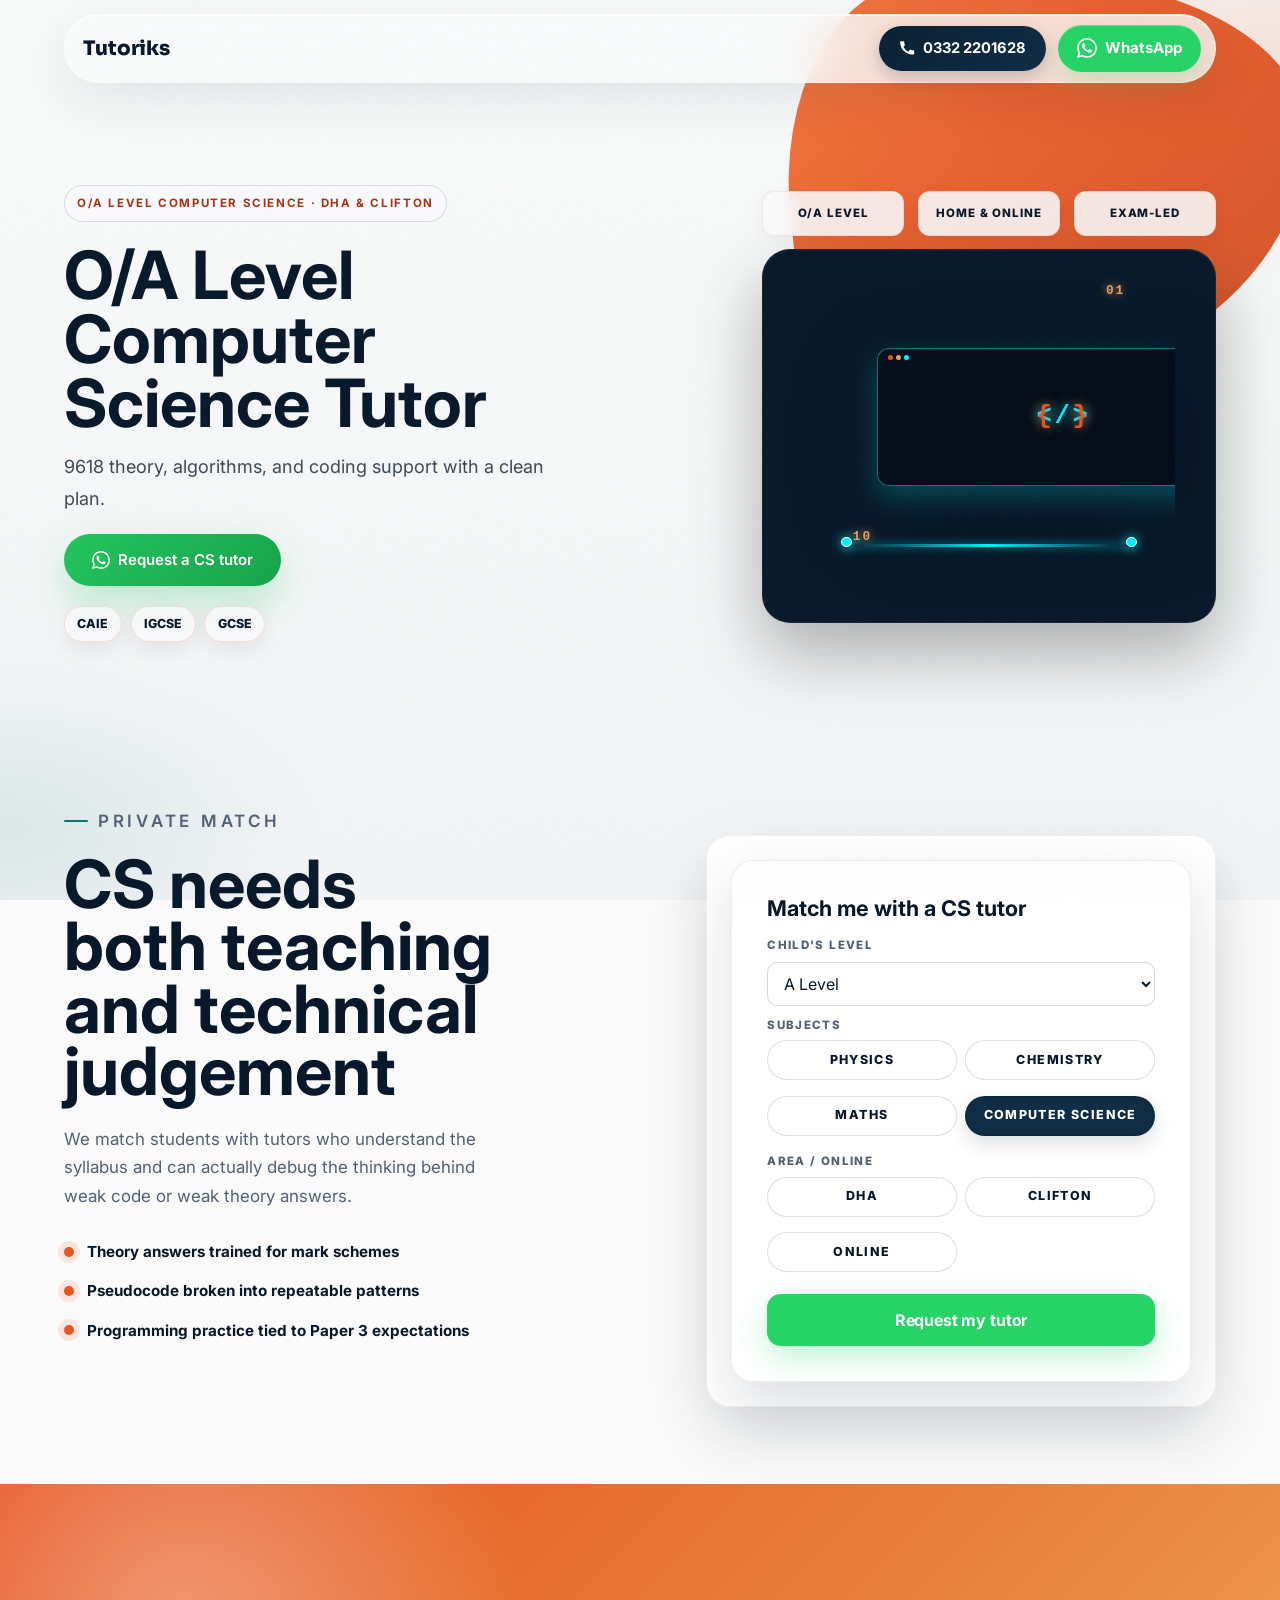
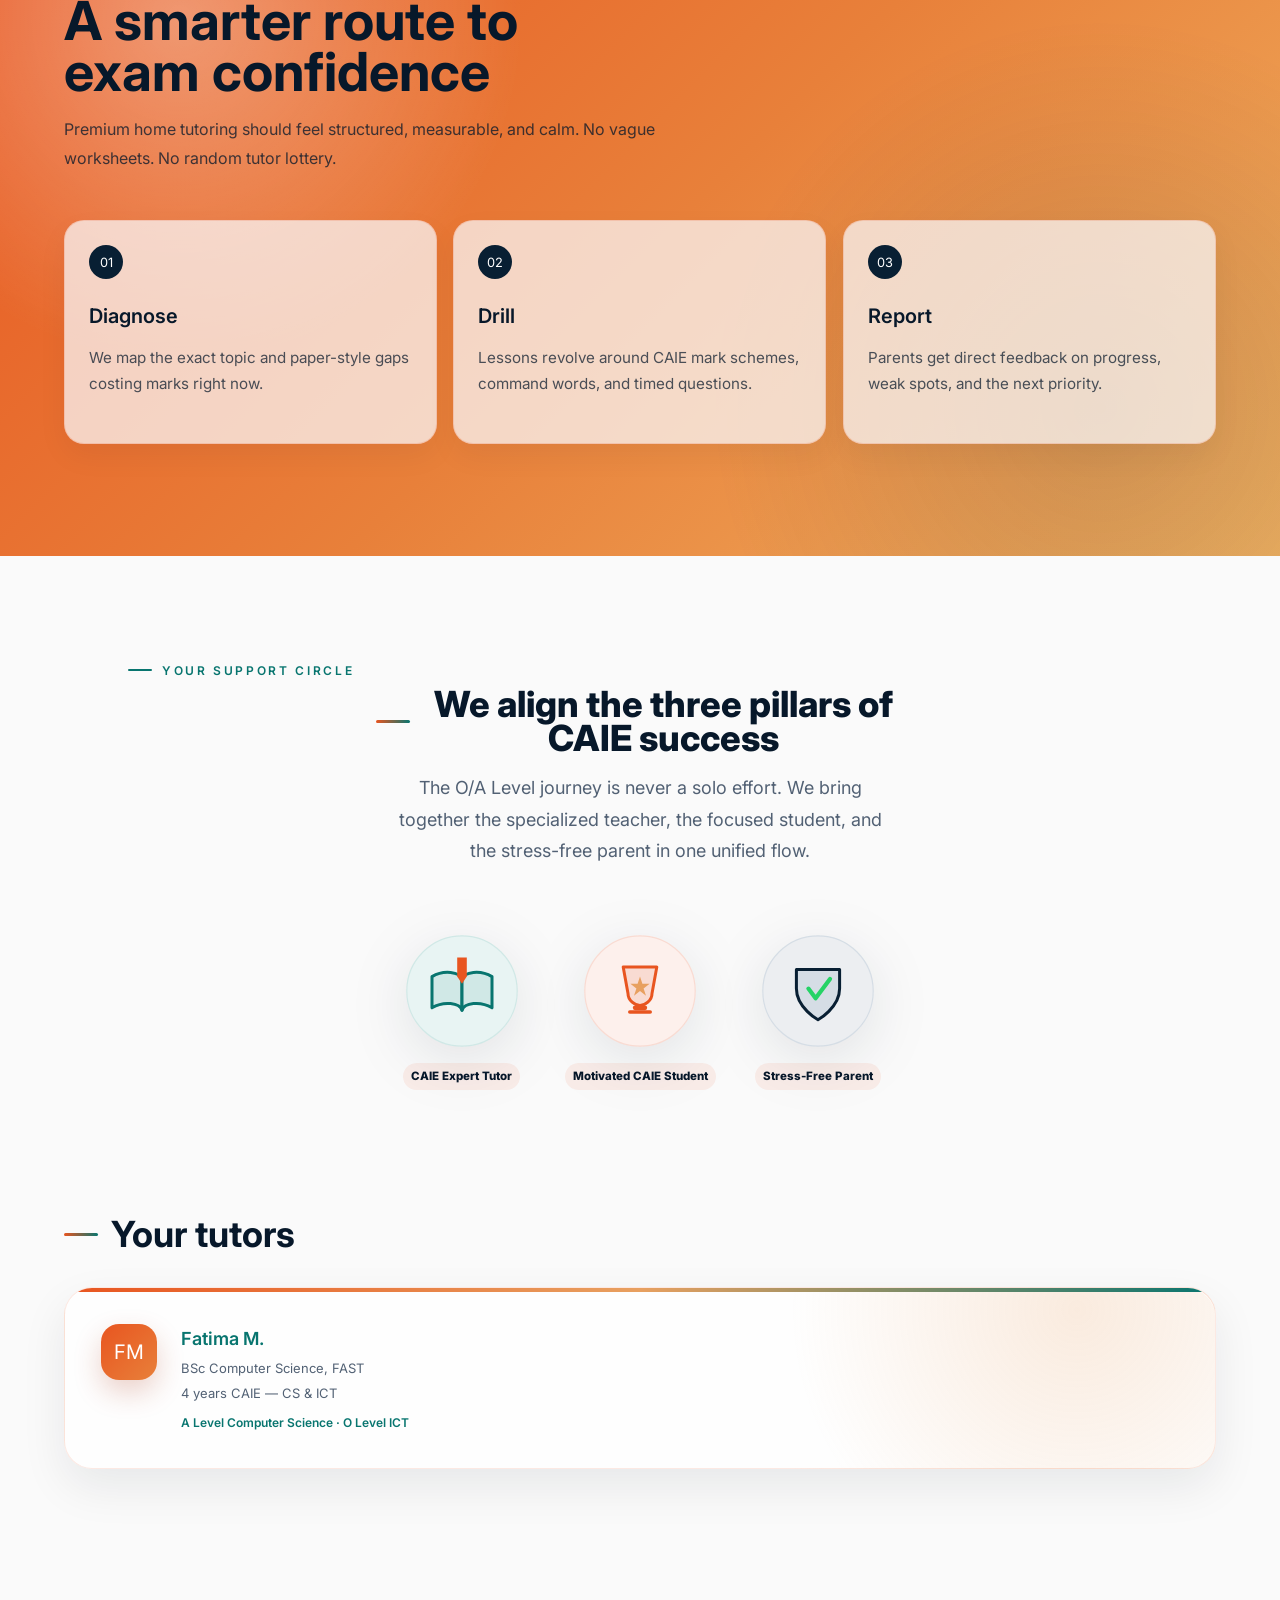
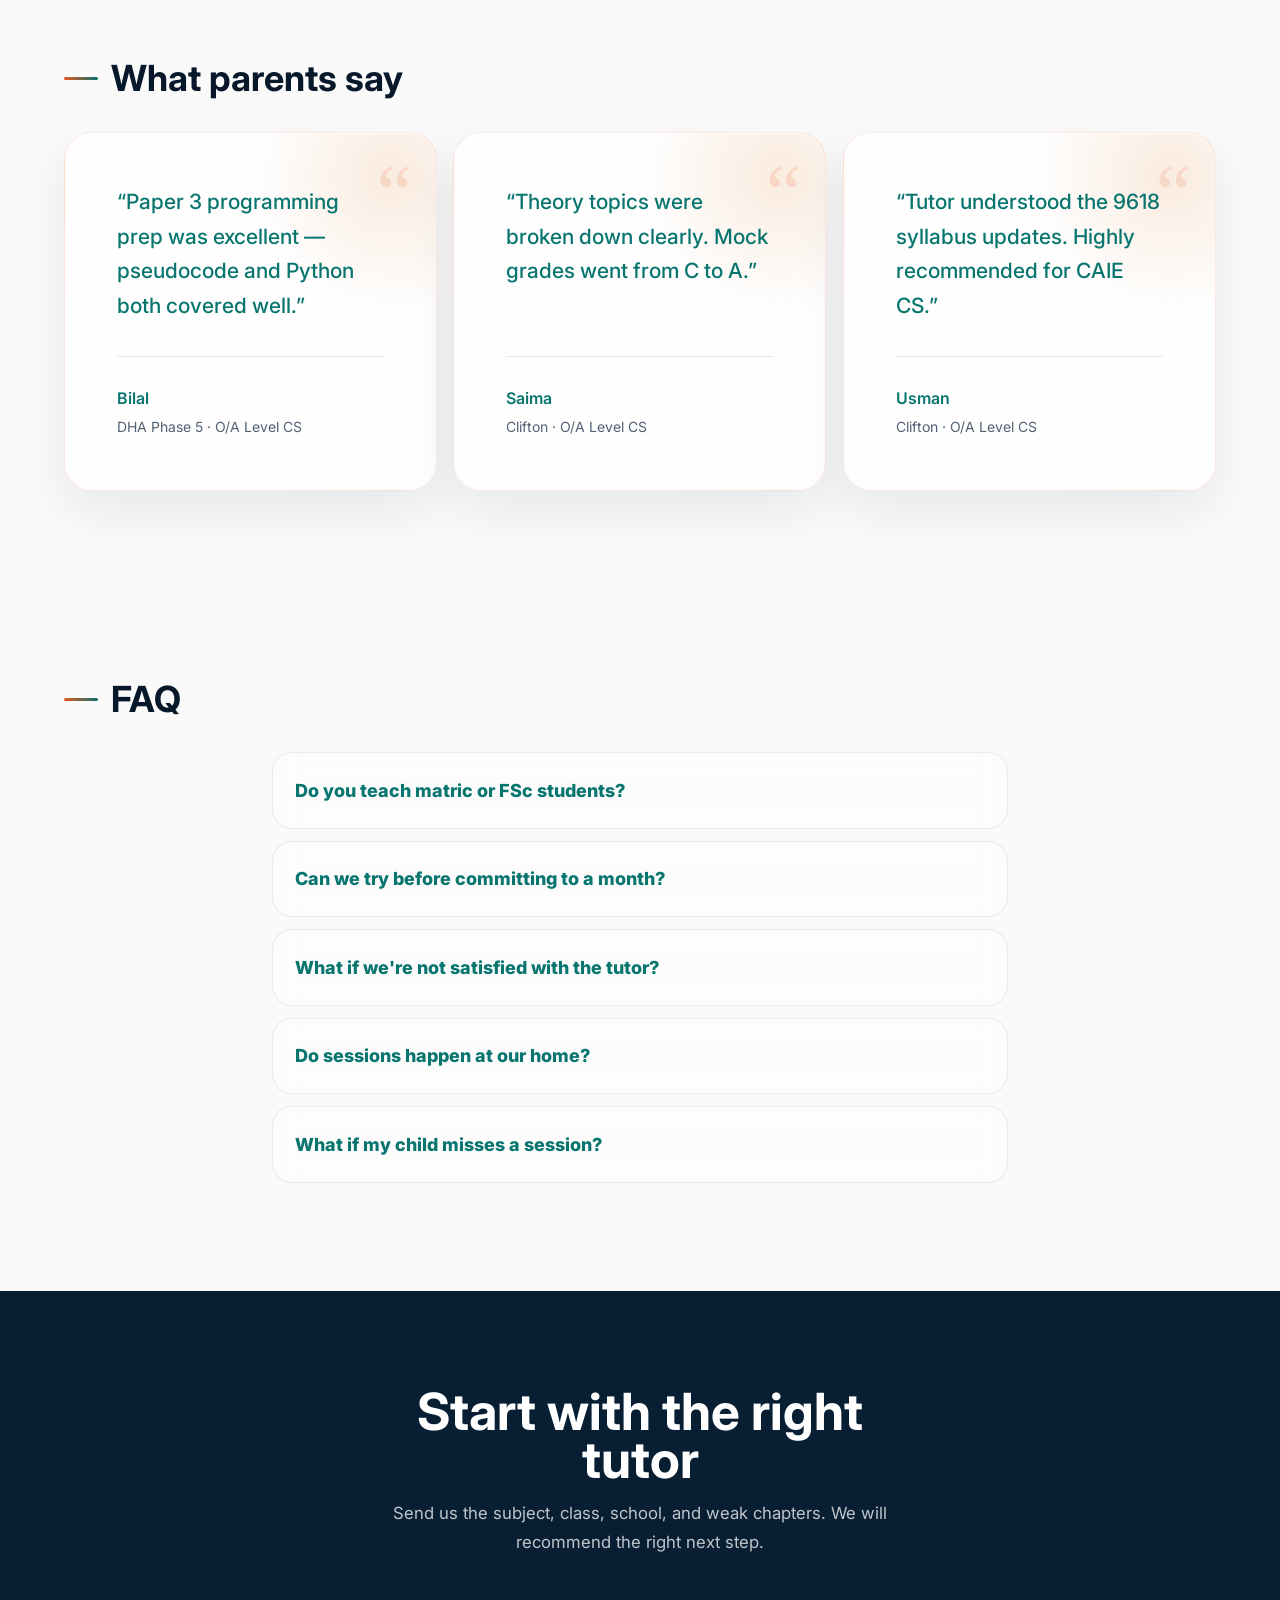
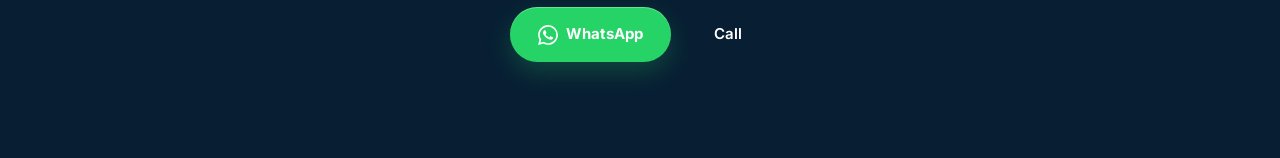
==== lp/cs/index.html @ cea6917f "Add files via upload" ====
<!DOCTYPE html>
<html lang="en">
<head>
<meta charset="UTF-8">
<meta name="viewport" content="width=device-width, initial-scale=1.0, viewport-fit=cover">
<meta name="description" content="Cambridge-expert tutors. Trial session available. DHA and Clifton only.">
<meta name="robots" content="noindex, nofollow">
<meta name="theme-color" content="#E86A2A">
<title>O/A Level Computer Science Tutor in DHA &amp; Clifton | Tutoriks</title>
<link rel="preconnect" href="https://fonts.googleapis.com">
<link rel="preconnect" href="https://fonts.gstatic.com" crossorigin>
<link rel="preload" href="../../styles.css" as="style" fetchpriority="high">
<link rel="stylesheet" href="../../styles.css">
<link rel="preload" href="../../landing.css" as="style">
<link rel="stylesheet" href="../../landing.css">
<link rel="preload" as="style" href="https://fonts.googleapis.com/css2?family=Inter:wght@400;500;600;700;800&family=Plus+Jakarta+Sans:wght@400;600;700&family=Sora:wght@700;800&display=swap">
<link rel="stylesheet" href="https://fonts.googleapis.com/css2?family=Inter:wght@400;500;600;700;800&family=Plus+Jakarta+Sans:wght@400;600;700&family=Sora:wght@700;800&display=swap" media="print" onload="this.media='all'">
<noscript><link rel="stylesheet" href="https://fonts.googleapis.com/css2?family=Inter:wght@400;500;600;700;800&family=Plus+Jakarta+Sans:wght@400;600;700&family=Sora:wght@700;800&display=swap"></noscript>
<script type="application/ld+json" id="schemaJson"></script>
</head>
<body class="lp" data-lp="cs">

<header class="lp-header">
  <a href="../../Main.html">Tutoriks</a>
  <a href="tel:+923322201628" class="nav-phone-pill">
    <svg viewBox="0 0 24 24" xmlns="http://www.w3.org/2000/svg" aria-hidden="true"><path d="M6.615 10.193c1.513 3.142 4.05 5.676 7.195 7.192l2.428-2.43c.318-.318.786-.438 1.193-.283 1.31.527 2.724.813 4.194.813.653 0 1.182.53 1.182 1.183v3.864c0 .653-.53 1.183-1.183 1.183C10.22 22.333 1.667 13.78 1.667 3.148c0-.653.53-1.183 1.183-1.183h3.864c.653 0 1.183.53 1.183 1.183 0 1.47.286 2.884.813 4.194.155.407.035.875-.283 1.193l-2.812 2.398z"/></svg>
    0332 2201628
  </a>
  <a href="#" class="btn btn-pill-white btn-wa-icon" data-wa><svg viewBox="0 0 24 24" xmlns="http://www.w3.org/2000/svg" width="18" height="18" fill="white" aria-hidden="true"><path d="M17.472 14.382c-.297-.149-1.758-.867-2.03-.967-.273-.099-.471-.148-.67.15-.197.297-.767.966-.94 1.164-.173.199-.347.223-.644.075-.297-.15-1.255-.463-2.39-1.475-.883-.788-1.48-1.761-1.653-2.059-.173-.297-.018-.458.13-.606.134-.133.298-.347.446-.52.149-.174.198-.298.298-.497.099-.198.05-.371-.025-.52-.075-.149-.669-1.612-.916-2.207-.242-.579-.487-.5-.669-.51-.173-.008-.371-.01-.57-.01-.198 0-.52.074-.792.372-.272.297-1.04 1.016-1.04 2.479 0 1.462 1.065 2.875 1.213 3.074.149.198 2.096 3.2 5.077 4.487.709.306 1.262.489 1.694.625.712.227 1.36.195 1.871.118.571-.085 1.758-.719 2.006-1.413.248-.694.248-1.289.173-1.413-.074-.124-.272-.198-.57-.347m-5.421 7.403h-.004a9.87 9.87 0 01-5.031-1.378l-.361-.214-3.741.982.998-3.648-.235-.374a9.86 9.86 0 01-1.51-5.26c.001-5.45 4.436-9.884 9.888-9.884 2.64 0 5.122 1.03 6.988 2.898a9.825 9.825 0 012.893 6.994c-.003 5.45-4.437 9.884-9.885 9.884m8.413-18.297A11.815 11.815 0 0012.05 0C5.495 0 .16 5.335.157 11.892c0 2.096.547 4.142 1.588 5.945L.057 24l6.305-1.654a11.882 11.882 0 005.683 1.448h.005c6.554 0 11.89-5.335 11.893-11.893a11.821 11.821 0 00-3.48-8.413Z"/></svg> WhatsApp</a>
</header>

<section class="lp-hero">
  <div class="lp-hero-art" aria-hidden="true">
    <div class="lp-hero-metrics"><span>O/A Level</span><span>Home &amp; Online</span><span>Exam-led</span></div>
    <div class="lp-hero-art-card">
    <span class="lp-hero-studio lp-hero-studio--cs">
      <span class="studio-board">
        <span class="cs-monitor">
          <span class="cs-code-line cs-code-line--one">&lt;/&gt;</span>
          <span class="cs-code-line cs-code-line--two">{ }</span>
    </span>
  </div>
        <span class="cs-binary cs-binary--one">01</span>
        <span class="cs-binary cs-binary--two">10</span>
        <span class="cs-circuit-path"></span>
        <span class="cs-circuit-node cs-circuit-node--one"></span>
        <span class="cs-circuit-node cs-circuit-node--two"></span>
      </span>
      <span class="studio-desk">
        <span class="studio-student"></span>
        <span class="studio-book"></span>
      </span>
    </span>
  </div>
  <div class="lp-hero-copy">
  <p class="lp-kicker">O/A Level Computer Science · DHA &amp; Clifton</p>
  <h1>O/A Level Computer Science Tutor</h1>
  <p class="lede">9618 theory, algorithms, and coding support with a clean plan.</p>
  <a href="#" class="btn btn-whatsapp" data-wa>Request a CS tutor</a>
  <ul class="trust-bullets">
    <li>IGCSE · GCSE · CAIE</li>
    <li>Exam-led lessons</li>
    <li>Parent updates</li>
  </ul>
  </div>
</section>

<div class="container lp-match">
  <div class="lp-match-copy">
    <p class="eyebrow">Private match</p>
    <h2>A tutor selected, not assigned</h2>
    <p>We look at the syllabus, weak chapters, school pace, and exam timeline before recommending an expert.</p>
    <div class="lp-signal-list">
      <span>Syllabus-fit before availability</span>
      <span>Past-paper method from lesson one</span>
      <span>Parent feedback after key milestones</span>
    </div>
  </div>
  <div class="lp-form-desktop">
    <form class="lead-form" id="leadForm" aria-label="Get matched">
      <h2>Match me with a CS tutor</h2>
      <label for="level">Child's level</label>
      <select id="level" name="level" required>
        <option value="">Select level</option>
        <option value="O Level">O Level</option>
        <option value="A Level" selected>A Level</option>
      </select>
      <label for="subject">Subject</label>
      <input type="text" id="subject" name="subject" value="O/A Level Computer Science" readonly autocomplete="off">
      <label for="service_area">Area</label>
      <input type="text" id="service_area" name="service_area" value="DHA &amp; Clifton" readonly autocomplete="off">
      <button type="submit" class="btn btn-whatsapp">Request my tutor</button>
    </form>
  </div>
  <div class="lp-ticket-mobile">
    <div class="matcher-card">
      <div class="matcher-sections">
        <div class="matcher-group">
          <h4>1. Choose Level</h4>
          <div class="matcher-chips" data-group="level">
            <button type="button" class="chip" data-value="O Level">O Level</button>
            <button type="button" class="chip active" data-value="A Level">A Level</button>
          </div>
        </div>
        <div class="matcher-group">
          <h4>2. Choose Subject</h4>
          <div class="matcher-chips" data-group="subject">
            <button type="button" class="chip" data-value="Physics">Physics</button>
            <button type="button" class="chip" data-value="Chemistry">Chemistry</button>
            <button type="button" class="chip" data-value="Maths">Maths</button>
            <button type="button" class="chip active" data-value="Computer Science">Computer Science</button>
          </div>
        </div>
        <div class="matcher-group">
          <h4>3. Choose Learning Mode</h4>
          <div class="matcher-chips" data-group="location">
            <button type="button" class="chip active" data-value="DHA">DHA Home Visit</button>
            <button type="button" class="chip" data-value="Clifton">Clifton Home Visit</button>
            <button type="button" class="chip" data-value="Online">Online Tutoring</button>
          </div>
        </div>
      </div>
      <div class="matcher-receipt">
        <div class="receipt-header">
          <span>TUTORIKS MATCH TICKET</span>
          <span class="receipt-dot" aria-hidden="true"></span>
        </div>
        <div class="receipt-body">
          <p id="matcherSummary">I am looking for a premium A Level Computer Science tutor for DHA home visits.</p>
        </div>
        <a href="#" id="matcherSubmit" class="btn btn-matcher" target="_blank" rel="noopener">
          Find My Tutor Match
        </a>
      </div>
    </div>
  </div>
</div>

<section class="lp-method">
  <div class="lp-method-inner">
    <h2>A smarter route to exam confidence</h2>
    <p>Premium home tutoring should feel structured, measurable, and calm. No vague worksheets. No random tutor lottery.</p>
    <div class="lp-method-grid">
      <article class="lp-method-card"><span>01</span><h3>Diagnose</h3><p>We map the exact topic and paper-style gaps costing marks right now.</p></article>
      <article class="lp-method-card"><span>02</span><h3>Drill</h3><p>Lessons revolve around CAIE mark schemes, command words, and timed questions.</p></article>
      <article class="lp-method-card"><span>03</span><h3>Report</h3><p>Parents get direct feedback on progress, weak spots, and the next priority.</p></article>
    </div>
  </div>
</section>


  <section class="lp-section lp-team-trust" style="padding-bottom: 0;">
    <div class="container center">
      <p class="eyebrow" style="text-align: center; margin-bottom: 0.5rem;">Your Support Circle</p>
      <h2 class="display display--section-sm" style="text-align: center; max-width: 22ch; margin: 0 auto 1rem;">We align the three pillars of CAIE success</h2>
      <p class="lede" style="text-align: center; max-width: 32rem; margin: 0 auto;">The O/A Level journey is never a solo effort. We bring together the specialized teacher, the focused student, and the stress-free parent in one unified flow.</p>
      
      <!-- Beautiful Animated SVG Character Lineup -->
      <div class="lp-character-lineup">
        <div class="char-wrapper char-tutor">
          <svg class="char-svg char-svg--tutor" viewBox="0 0 100 100" xmlns="http://www.w3.org/2000/svg">
  <circle cx="50" cy="50" r="46" fill="#E8F4F3" stroke="#D0E8E6" stroke-width="1"/>
  <path d="M25 38 C35 32, 48 34, 50 40 L50 66 C48 60, 35 58, 25 64 Z" fill="#D0E8E6" stroke="#08756F" stroke-width="2.5" stroke-linejoin="round"/>
  <path d="M75 38 C65 32, 52 34, 50 40 L50 66 C52 60, 65 58, 75 64 Z" fill="#D0E8E6" stroke="#08756F" stroke-width="2.5" stroke-linejoin="round"/>
  <polygon points="46,22 54,22 54,38 50,44 46,38" fill="#E85520"/>
</svg>
          <span class="char-label">CAIE Expert Tutor</span>
        </div>
        <div class="char-wrapper char-student">
          <svg class="char-svg char-svg--student" viewBox="0 0 100 100" xmlns="http://www.w3.org/2000/svg">
  <circle cx="50" cy="50" r="46" fill="#FDF0EC" stroke="#F9DBD2" stroke-width="1"/>
  <path d="M36 30 L64 30 L60 52 C60 58, 54 62, 50 62 C46 62, 40 58, 40 52 Z" fill="#F9DBD2" stroke="#E85520" stroke-width="2.5" stroke-linejoin="round"/>
  <rect x="44" y="62" width="12" height="4" rx="2" fill="#E85520"/>
  <rect x="40" y="66" width="20" height="3" rx="1.5" fill="#E85520"/>
  <path d="M50 38 L52 44 L58 44 L53 48 L55 54 L50 50 L45 54 L47 48 L42 44 L48 44 Z" fill="#E8A060"/>
</svg>
          <span class="char-label">Motivated CAIE Student</span>
        </div>
        <div class="char-wrapper char-parent">
          <svg class="char-svg char-svg--parent" viewBox="0 0 100 100" xmlns="http://www.w3.org/2000/svg">
  <circle cx="50" cy="50" r="46" fill="#ECEEF1" stroke="#D5DDE5" stroke-width="1"/>
  <path d="M32 32 L68 32 L68 48 C68 64, 50 74, 50 74 C50 74, 32 64, 32 48 Z" fill="#D5DDE5" stroke="#081F33" stroke-width="2.5" stroke-linejoin="round"/>
  <path d="M42 48 L48 56 L60 40" fill="none" stroke="#25D366" stroke-width="3.5" stroke-linecap="round" stroke-linejoin="round"/>
</svg>
          <span class="char-label">Stress-Free Parent</span>
        </div>
      </div>
    </div>
  </section>

<section class="lp-section">
  <h2>Your tutors</h2>
  <div class="tutor-grid" id="lpTutors">
    <article class="tutor-card"><div class="tutor-avatar" aria-hidden="true">CA</div><div><h3>CAIE subject expert</h3><p class="meta">Cambridge-focused home tutor</p><p class="meta">Matched to syllabus, area, and exam timeline</p><p class="subjects">Past papers · Weak-topic repair · Parent feedback</p></div></article>
    <article class="tutor-card"><div class="tutor-avatar" aria-hidden="true">EX</div><div><h3>Exam method coach</h3><p class="meta">Paper technique and mark-scheme training</p><p class="meta">Structured practice for mocks and final exams</p><p class="subjects">CAIE command words · Timed drills · Progress plan</p></div></article>
  </div>
</section>

<section class="lp-section">
  <h2>What parents say</h2>
  <div class="testimonial-grid" id="lpTestimonials">
    <article class="t-card"><p>“The lessons were structured around the exact papers, not generic tuition. We knew what was improving every week.”</p><footer><strong>DHA parent</strong>Cambridge O/A Level</footer></article>
    <article class="t-card"><p>“The tutor was professional, punctual, and honest about weak areas. The past-paper method made the biggest difference.”</p><footer><strong>Clifton parent</strong>CAIE home tutoring</footer></article>
  </div>
</section>

<section class="lp-section" id="faq">
  <h2>FAQ</h2>
  <div class="faq-list" id="faqList">
    <details><summary>Do you only teach Cambridge students?</summary><div class="faq-a">Yes. Tutoriks focuses on Cambridge O and A Level students.</div></details>
    <details><summary>Do sessions happen at home or online?</summary><div class="faq-a">Both. Home visits are available in DHA and Clifton. Online sessions are available for students anywhere in Pakistan and abroad.</div></details>
    <details><summary>What happens if the tutor is not the right fit?</summary><div class="faq-a">We replace the tutor quickly and keep the process straightforward.</div></details>
  </div>
</section>

<footer class="lp-footer">
  <div class="lp-footer-inner">
    <h2>Start with the right tutor</h2>
    <p>Send us the subject, class, school, and weak chapters. We will recommend the right next step.</p>
    <div class="hero-actions">
    <a href="#" class="btn btn-pill-white btn-wa-icon" data-wa><svg viewBox="0 0 24 24" xmlns="http://www.w3.org/2000/svg" width="18" height="18" fill="white" aria-hidden="true"><path d="M17.472 14.382c-.297-.149-1.758-.867-2.03-.967-.273-.099-.471-.148-.67.15-.197.297-.767.966-.94 1.164-.173.199-.347.223-.644.075-.297-.15-1.255-.463-2.39-1.475-.883-.788-1.48-1.761-1.653-2.059-.173-.297-.018-.458.13-.606.134-.133.298-.347.446-.52.149-.174.198-.298.298-.497.099-.198.05-.371-.025-.52-.075-.149-.669-1.612-.916-2.207-.242-.579-.487-.5-.669-.51-.173-.008-.371-.01-.57-.01-.198 0-.52.074-.792.372-.272.297-1.04 1.016-1.04 2.479 0 1.462 1.065 2.875 1.213 3.074.149.198 2.096 3.2 5.077 4.487.709.306 1.262.489 1.694.625.712.227 1.36.195 1.871.118.571-.085 1.758-.719 2.006-1.413.248-.694.248-1.289.173-1.413-.074-.124-.272-.198-.57-.347m-5.421 7.403h-.004a9.87 9.87 0 01-5.031-1.378l-.361-.214-3.741.982.998-3.648-.235-.374a9.86 9.86 0 01-1.51-5.26c.001-5.45 4.436-9.884 9.888-9.884 2.64 0 5.122 1.03 6.988 2.898a9.825 9.825 0 012.893 6.994c-.003 5.45-4.437 9.884-9.885 9.884m8.413-18.297A11.815 11.815 0 0012.05 0C5.495 0 .16 5.335.157 11.892c0 2.096.547 4.142 1.588 5.945L.057 24l6.305-1.654a11.882 11.882 0 005.683 1.448h.005c6.554 0 11.89-5.335 11.893-11.893a11.821 11.821 0 00-3.48-8.413Z"/></svg> WhatsApp</a>
    <a href="#" class="btn btn-ghost" data-phone>Call</a>
  </div>
  </div>
</footer>

<div class="lp-sticky-wa">
  <a href="#" class="btn btn-whatsapp" data-wa aria-label="WhatsApp">WhatsApp</a>
</div>

<script src="../../site-config.js" defer></script>
<script src="../../main.js" defer></script>
</body>
</html>
---- styles.css ----
/* Tutoriks — premium minimalist 2026 palette */
@import url('https://fonts.googleapis.com/css2?family=DM+Sans:wght@400;500;700&family=Outfit:wght@400;500;700&family=Poppins:wght@400;500;700;800;900&family=Space+Grotesk:wght@400;500;600;700&display=swap');
:root {
  --cream: #FAFAFA;
  --cream-deep: #F3F4F6;
  --cream-band: #E5E7EB;
  --surface: #FFFFFF;
  --ink: #07182A;
  --ink-muted: #52616D;
  --ink-soft: #7E8A93;
  --teal: #08756F;
  --teal-deep: #081F33;
  --teal-light: #22A59A;
  --teal-soft: rgba(8, 117, 111, 0.1);
  --sand: #F9FAFB;
  --sand-deep: #F3F4F6;
  --warm-accent: #E85520;
  --warm-accent-deep: #A83210;
  --shadow-sm: 0 4px 20px rgba(7, 24, 42, 0.05);
  --shadow-md: 0 16px 40px rgba(7, 24, 42, 0.08);
  --shadow-lg: 0 32px 80px rgba(7, 24, 42, 0.12);
  /* Legacy names — same variable names, new values */
  --blue: var(--teal);
  --blue-deep: var(--teal-deep);
  --blue-mid: var(--teal);
  --blue-light: var(--teal-light);
  --blue-surface: var(--surface);
  --blue-surface-hover: var(--surface);
  --white: #ffffff;
  --white-70: var(--ink-muted);
  --white-40: var(--ink-soft);
  --white-12: rgba(255, 255, 255, 0.12);
  --white-06: rgba(255, 255, 255, 0.06);
  --gold: var(--warm-accent);
  --gold-light: rgba(232, 85, 32, 0.16);
  --wa: #168A57;
  --wa-hover: #0F7448;
  --ink-on-white: var(--teal);
  --ink-muted: #526174;
  --text: var(--ink);
  --text-muted: var(--ink-muted);
  --bg: var(--cream);
  --bg-alt: var(--cream-deep);
  --font-display: 'Inter', 'Sora', system-ui, -apple-system, BlinkMacSystemFont, 'Segoe UI', sans-serif;
  --font-body: 'Inter', 'Plus Jakarta Sans', system-ui, -apple-system, BlinkMacSystemFont, 'Segoe UI', sans-serif;
  --max: 1240px;
  --px: clamp(1.5rem, 6vw, 4rem);
  --section: clamp(7rem, 16vw, 13rem);
  --marquee-pad: clamp(2rem, 5vw, 3.5rem);
  --flow-lg: clamp(3.5rem, 8vw, 7rem);
  --flow-md: clamp(2rem, 5vw, 4rem);
  --radius: 12px;
  --radius-pill: 999px;
  --radius-card: 16px;
  --radius-feature: clamp(20px, 3vw, 28px);
  --hairline: rgba(8, 31, 51, 0.08);
}

*, *::before, *::after { box-sizing: border-box; margin: 0; padding: 0; }
html {
  scroll-behavior: smooth;
  -webkit-text-size-adjust: 100%;
  overflow-x: clip;
}

h1, h2, h3 {
  text-rendering: optimizeLegibility;
  -webkit-font-smoothing: antialiased;
}

body {
  font-family: var(--font-body);
  background: var(--bg);
  color: var(--text);
  line-height: 1.65;
  font-size: 16px;
  -webkit-font-smoothing: antialiased;
  text-rendering: optimizeSpeed;
  position: relative;
  overflow-x: clip;
}

body::before {
  content: '';
  position: fixed;
  inset: 0;
  pointer-events: none;
  z-index: 0;
  background:
    radial-gradient(ellipse 58% 42% at 100% 8%, rgba(232, 85, 32, 0.05) 0%, transparent 58%),
    radial-gradient(ellipse 42% 32% at 0% 92%, rgba(8, 117, 111, 0.03) 0%, transparent 60%),
    linear-gradient(180deg, #FFFFFF 0%, #FAFAFA 100%);
}

body::after {
  content: '';
  position: fixed;
  inset: 0;
  pointer-events: none;
  z-index: 9998;
  opacity: 0.035;
  background-image: url("data:image/svg+xml,%3Csvg viewBox='0 0 512 512' xmlns='http://www.w3.org/2000/svg'%3E%3Cfilter id='n'%3E%3CfeTurbulence type='fractalNoise' baseFrequency='0.75' numOctaves='4' stitchTiles='stitch'/%3E%3C/filter%3E%3Crect width='100%25' height='100%25' filter='url(%23n)' opacity='0.8'/%3E%3C/svg%3E");
}

main { position: relative; z-index: 1; }

img { max-width: 100%; display: block; }
a { color: inherit; text-decoration: none; }

.container {
  width: min(calc(100% - (var(--px) * 2)), var(--max));
  margin: 0 auto;
  padding: 0;
}
.section { padding: var(--section) 0; position: relative; }
.section--alt {
  background:
    radial-gradient(ellipse 42% 70% at 0% 18%, rgba(232, 85, 32, 0.08), transparent 60%),
    radial-gradient(ellipse 42% 70% at 100% 82%, rgba(8, 117, 111, 0.08), transparent 62%),
    rgba(255, 242, 222, 0.78);
  border-top: 1px solid rgba(232, 85, 32, 0.12);
  border-bottom: 1px solid rgba(8, 31, 51, 0.08);
}
.section-head {
  max-width: 40rem;
  margin-bottom: clamp(2.5rem, 5vw, 4rem);
  position: relative;
  z-index: 2;
}
.section-head.center { margin-left: auto; margin-right: auto; text-align: center; }

.display {
  font-family: var(--font-display);
  font-weight: 800;
  text-transform: none;
  letter-spacing: 0;
  line-height: 0.98;
  color: var(--text);
}
h1.display {
  font-size: clamp(2.75rem, 9vw, 5.5rem);
  line-height: 0.92;
}
h2.display {
  font-size: clamp(2rem, 6vw, 3.75rem);
  line-height: 0.95;
}
/* Section titles — Framer-scale hierarchy */
.display--section {
  font-size: clamp(2rem, 5.5vw, 3.25rem);
  line-height: 0.95;
  letter-spacing: 0;
}
.display--section-sm {
  font-size: clamp(1.5rem, 4vw, 2.25rem);
  line-height: 0.98;
}
.section-head.center .display--section,
.section-head.center .display--section-sm {
  max-width: 16ch;
  margin-left: auto;
  margin-right: auto;
}
.section-head .lede {
  margin-top: clamp(1rem, 2.5vw, 1.5rem);
}
h3 { font-family: var(--font-body); font-weight: 600; font-size: 1.125rem; }

.eyebrow {
  display: inline-flex;
  align-items: center;
  gap: 10px;
  font-size: 0.75rem;
  font-weight: 600;
  letter-spacing: 0.22em;
  text-transform: uppercase;
  color: var(--teal);
  margin-bottom: clamp(1rem, 2.5vw, 1.5rem);
}
.eyebrow::before {
  content: '';
  display: inline-block;
  width: 24px;
  height: 2px;
  background: var(--teal);
  border-radius: 2px;
}

.lede {
  font-size: clamp(1rem, 2vw, 1.125rem);
  color: var(--text-muted);
  max-width: 36rem;
  line-height: 1.75;
  font-weight: 400;
}
.hero .lede {
  font-size: clamp(1.0625rem, 2.2vw, 1.25rem);
  font-weight: 400;
  color: var(--text-muted);
  max-width: 38rem;
  line-height: 1.65;
}
.hero .display, .hero .lede {
  color: var(--ink) !important;
}

/* Scroll reveal */
.reveal {
  opacity: 0;
  transform: translateY(20px);
  transition: opacity 0.55s ease, transform 0.55s ease;
}
.reveal.visible {
  opacity: 1;
  transform: none;
}

/* Header */
.site-header {
  position: fixed;
  top: 18px;
  left: 0;
  right: 0;
  z-index: 100;
  padding: 0 var(--px);
  background: transparent;
  border-bottom: 0;
  transition: transform 0.3s ease;
}
.site-header.scrolled {
  background: transparent;
  box-shadow: none;
  transform: translateY(-3px);
}
.site-header nav {
  max-width: var(--max);
  margin: 0 auto;
  display: flex;
  align-items: center;
  justify-content: space-between;
  gap: 16px;
  min-height: 74px;
  padding: 10px 12px 10px 18px;
  border: 1px solid rgba(255, 255, 255, 0.5);
  border-radius: 999px;
  background: rgba(248, 250, 252, 0.82);
  box-shadow: 
    0 1px 0 rgba(255, 255, 255, 0.6) inset,
    0 18px 60px rgba(7, 24, 42, 0.1);
  backdrop-filter: blur(22px) saturate(1.45);
  -webkit-backdrop-filter: blur(22px) saturate(1.45);
}
.nav-brand { display: flex; align-items: center; gap: 14px; }
.nav-logo {
  display: inline-flex;
  align-items: center;
  gap: 0.6rem;
  font-family: 'Sora', sans-serif;
  font-size: 1.25rem;
  font-weight: 800;
  color: var(--ink);
}
.nav-tagline {
  font-size: 0.7rem;
  font-weight: 800;
  color: var(--warm-accent-deep);
  max-width: none;
  line-height: 1;
  padding: 0.65rem 0.8rem;
  border: 1px solid rgba(232, 85, 32, 0.18);
  border-radius: 999px;
  background: rgba(232, 85, 32, 0.08);
  text-transform: uppercase;
  letter-spacing: 0.08em;
}
.nav-right { display: flex; align-items: center; gap: 12px; }
.nav-phone-pill {
  display: inline-flex;
  align-items: center;
  gap: 8px;
  padding: 10px 20px;
  border-radius: 999px;
  background: linear-gradient(135deg, #081F33 0%, #0F2D44 100%);
  color: #fff;
  font-family: var(--font-body);
  font-size: 0.92rem;
  font-weight: 700;
  text-decoration: none;
  box-shadow: 0 6px 18px rgba(8, 31, 51, 0.22);
  transition: all 0.2s ease;
  white-space: nowrap;
}
.nav-phone-pill:hover {
  background: linear-gradient(135deg, #0F2D44 0%, #081F33 100%);
  box-shadow: 0 8px 24px rgba(8, 31, 51, 0.30);
  transform: translateY(-1px);
}
.nav-phone-pill svg {
  width: 16px;
  height: 16px;
  fill: #fff;
  flex-shrink: 0;
}
.nav-links {
  display: flex;
  align-items: center;
  gap: 4px;
  padding: 4px;
  border-radius: 999px;
  background: rgba(255, 255, 255, 0.55);
}
.nav-links a {
  font-size: 0.875rem;
  font-weight: 700;
  color: var(--teal-deep);
  padding: 9px 14px;
  border-radius: var(--radius-pill);
  transition: color 0.2s, background 0.2s;
}
.nav-links a:hover { color: var(--warm-accent-deep); background: rgba(232, 85, 32, 0.12); }
.site-header .btn-pill-white {
  min-height: 48px;
  padding: 12px 22px;
}

.nav-toggle {
  display: none;
  flex-direction: column;
  gap: 6px;
  background: none;
  border: none;
  cursor: pointer;
  padding: 8px;
  align-items: center;
}
.nav-toggle-label { font-size: 0.875rem; font-weight: 500; color: var(--text); }
.nav-toggle-bars { display: flex; flex-direction: column; gap: 5px; width: 28px; }
.nav-toggle-bars span {
  display: block;
  height: 2px;
  background: var(--text);
  border-radius: 99px;
  transition: transform 0.3s ease, width 0.3s ease;
}
.nav-toggle-bars span:nth-child(1) { transform: none; }
.nav-toggle-bars span:nth-child(2) { transform: none; width: 100%; margin-left: 0; }
.nav-toggle-bars span:nth-child(3) { transform: none; width: 100%; }

/* Buttons */
.btn {
  display: inline-flex;
  align-items: center;
  justify-content: center;
  gap: 8px;
  font-family: var(--font-body);
  font-weight: 600;
  font-size: 0.9375rem;
  border: none;
  cursor: pointer;
  border-radius: var(--radius-pill);
  padding: 14px 28px;
  min-height: 48px;
  transition: transform 0.3s cubic-bezier(0.16, 1, 0.3, 1), box-shadow 0.3s cubic-bezier(0.16, 1, 0.3, 1), background 0.3s ease;
}
.btn:active { transform: scale(0.96) translateY(0); }

/* Green WhatsApp Button (used on landing page headers) */
.btn-pill-white {
  background: #25D366;
  color: #ffffff;
  font-weight: 700;
  border: none;
  box-shadow: 
    0 1px 0 rgba(255, 255, 255, 0.3) inset,
    0 10px 24px rgba(37, 211, 102, 0.22);
  letter-spacing: 0;
}
.btn-pill-white:hover {
  background: #1EB855;
  box-shadow: 
    0 1px 0 rgba(255, 255, 255, 0.3) inset,
    0 14px 32px rgba(37, 211, 102, 0.32);
  transform: translateY(-2px);
}
.btn-pill-white svg { fill: #ffffff; }

.btn-ghost {
  background: var(--teal-deep);
  color: var(--white);
  border: 1px solid transparent;
}
.btn-ghost:hover { background: #041522; border-color: var(--hairline); }

.btn-whatsapp {
  background: #25D366;
  color: var(--white);
  box-shadow: 
    0 1px 0 rgba(255, 255, 255, 0.3) inset,
    0 12px 30px rgba(37, 211, 102, 0.22);
}
.btn-whatsapp:hover {
  background: #1EB855;
  box-shadow: 
    0 1px 0 rgba(255, 255, 255, 0.3) inset,
    0 16px 36px rgba(37, 211, 102, 0.32);
  transform: translateY(-2px);
}
.btn-whatsapp svg { width: 18px; height: 18px; }

/* Green WA button — used on main CTAs */
.btn-wa-green {
  background: #25D366;
  color: #ffffff;
  font-weight: 700;
  border: none;
  box-shadow: 
    0 1px 0 rgba(255, 255, 255, 0.3) inset,
    0 10px 24px rgba(37, 211, 102, 0.22);
}
.btn-wa-green:hover {
  background: #1EB855;
  box-shadow: 
    0 1px 0 rgba(255, 255, 255, 0.3) inset,
    0 14px 32px rgba(37, 211, 102, 0.32);
  transform: translateY(-2px);
}
.btn-wa-green svg { fill: #ffffff; }

/* WhatsApp logo for buttons */
.btn-wa-icon {
  display: inline-flex;
  align-items: center;
  gap: 8px;
}
.btn-wa-icon svg {
  width: 20px;
  height: 20px;
  fill: currentColor;
}
.btn-on-dark { background: var(--teal); color: var(--white); font-weight: 700; }

.btn-hero-primary {
  background: #25D366;
  color: #ffffff;
  font-weight: 700;
  box-shadow:
    0 1px 0 rgba(255, 255, 255, 0.25) inset,
    0 12px 32px rgba(37, 211, 102, 0.28);
}
.btn-hero-primary:hover {
  transform: translateY(-2px) scale(1.01);
  background: #1ebe5a;
  box-shadow:
    0 1px 0 rgba(255, 255, 255, 0.25) inset,
    0 20px 42px rgba(37, 211, 102, 0.35);
}

/* Outline Secondary Button */
.btn-hero-secondary {
  background: #ffffff;
  color: var(--ink);
  border: 1.5px solid rgba(0, 0, 0, 0.08);
  box-shadow: 0 4px 16px rgba(7, 24, 42, 0.06);
  font-weight: 600;
}
.btn-hero-secondary:hover {
  background: #ffffff;
  border-color: rgba(0, 0, 0, 0.14);
  box-shadow: 0 8px 24px rgba(7, 24, 42, 0.10);
  transform: translateY(-2px);
}

.hero-actions {
  display: flex;
  flex-wrap: wrap;
  gap: 14px;
  margin-top: clamp(2.2rem, 4.5vw, 3.1rem);
}

/* Marquee */
.marquee-wrap {
  border-block: 1px solid var(--hairline);
  background: var(--cream-band);
  padding: var(--marquee-pad) 0;
  overflow: hidden;
  position: relative;
  z-index: 1;
}

/* Abstract cutout art - Marquee frame */
.marquee-wrap::before {
  content: '';
  position: absolute;
  top: -10px;
  left: 2%;
  width: 60px;
  height: 60px;
  background: url("data:image/svg+xml,%3Csvg viewBox='0 0 60 60' xmlns='http://www.w3.org/2000/svg'%3E%3Cpath d='M30 10 L45 20 L45 40 L30 50 L15 40 L15 20 Z' fill='none' stroke='rgba(8, 31, 51, 0.15)' stroke-width='2'/%3E%3Ccircle cx='30' cy='30' r='8' fill='rgba(232, 85, 32, 0.15)'/%3E%3Ccircle cx='30' cy='10' r='4' fill='rgba(232, 85, 32, 0.2)'/%3E%3Ccircle cx='45' cy='20' r='4' fill='rgba(232, 85, 32, 0.2)'/%3E%3Ccircle cx='45' cy='40' r='4' fill='rgba(232, 85, 32, 0.2)'/%3E%3Ccircle cx='30' cy='50' r='4' fill='rgba(232, 85, 32, 0.2)'/%3E%3Ccircle cx='15' cy='40' r='4' fill='rgba(232, 85, 32, 0.2)'/%3E%3Ccircle cx='15' cy='20' r='4' fill='rgba(232, 85, 32, 0.2)'/%3E%3C/svg%3E") no-repeat center;
  opacity: 0.4;
  animation: floatArt 12s ease-in-out infinite;
  pointer-events: none;
  z-index: 0;
}

.marquee-wrap::after {
  content: '';
  position: absolute;
  bottom: -10px;
  right: 2%;
  width: 50px;
  height: 50px;
  background: url("data:image/svg+xml,%3Csvg viewBox='0 0 50 50' xmlns='http://www.w3.org/2000/svg'%3E%3Cpath d='M10 25 L20 15 L30 25 L40 15' fill='none' stroke='rgba(8, 31, 51, 0.15)' stroke-width='2'/%3E%3Cpath d='M10 35 L20 25 L30 35 L40 25' fill='none' stroke='rgba(232, 85, 32, 0.2)' stroke-width='2'/%3E%3Ccircle cx='20' cy='15' r='3' fill='rgba(8, 31, 51, 0.2)'/%3E%3Ccircle cx='30' cy='25' r='3' fill='rgba(8, 31, 51, 0.2)'/%3E%3Ccircle cx='40' cy='15' r='3' fill='rgba(8, 31, 51, 0.2)'/%3E%3C/svg%3E") no-repeat center;
  opacity: 0.4;
  animation: floatArt 14s ease-in-out infinite reverse;
  pointer-events: none;
  z-index: 0;
}
/* Hero divider — generous space above & below the scrolling line */
.marquee-wrap--divider {
  margin-top: var(--flow-lg);
  margin-bottom: var(--flow-lg);
  padding: clamp(2.5rem, 6.5vw, 4.25rem) 0;
  min-height: 6.5rem;
  display: flex;
  align-items: center;
  background: var(--teal-deep);
  border-block-color: var(--hairline);
}
.marquee-wrap--divider .marquee {
  align-items: center;
}
.marquee {
  display: flex;
  align-items: center;
  gap: clamp(2.5rem, 6vw, 4rem);
  width: max-content;
  animation: marquee 35s linear infinite;
}
.marquee:hover { animation-play-state: paused; }

/* Logo marquee — identical frames, monochrome */
.marquee-logo {
  flex: 0 0 auto;
  width: clamp(100px, 14vw, 148px);
  height: clamp(44px, 6vw, 56px);
  display: flex;
  align-items: center;
  justify-content: center;
}
.marquee-logo img {
  max-width: 100%;
  max-height: 100%;
  width: auto;
  height: auto;
  object-fit: contain;
  object-position: center;
  display: block;
  filter: grayscale(1);
  opacity: 0.88;
}
/* Lyceum PNG has a black plate — blend onto cream background */
.marquee-logo[data-logo-key="lyceum"] img {
  mix-blend-mode: lighten;
  filter: grayscale(1) contrast(1.15);
}
@keyframes marquee {
  0% { transform: translateX(0); }
  100% { transform: translateX(-50%); }
}

/* Hero */
.hero {
  padding: clamp(8.5rem, 13vw, 10rem) 0 clamp(5rem, 9vw, 7rem);
  min-height: min(92vh, 940px);
  display: flex;
  flex-direction: column;
  justify-content: center;
  position: relative;
  isolation: isolate;
  overflow: hidden;
  background:
    radial-gradient(ellipse 55% 45% at 88% 18%, rgba(232, 85, 32, 0.05) 0%, transparent 60%),
    radial-gradient(ellipse 45% 35% at 12% 82%, rgba(8, 117, 111, 0.06) 0%, transparent 60%),
    linear-gradient(180deg, #FAFAFA 0%, #F5F5F5 100%);
  border-bottom: 1px solid rgba(8, 31, 51, 0.10);
}
.hero::before {
  content: '';
  position: absolute;
  right: -14%;
  top: 2%;
  width: min(68vw, 840px);
  height: min(88vh, 740px);
  border-radius: 30% 70% 65% 35% / 55% 45% 60% 40%;
  background: linear-gradient(135deg, #F26E30 0%, #E85520 40%, #D14618 100%);
  opacity: 0.92;
  pointer-events: none;
  z-index: 0;
  transform: rotate(-6deg);
}
.hero .container { position: relative; z-index: 1; }

/* Abstract cutout art - Hero section */
.hero::after {
  content: '';
  position: absolute;
  inset: 0;
  background-image:
    linear-gradient(rgba(8, 31, 51, 0.035) 1px, transparent 1px),
    linear-gradient(90deg, rgba(8, 31, 51, 0.035) 1px, transparent 1px);
  background-size: 42px 42px;
  mask-image: linear-gradient(180deg, transparent, #000 18%, #000 74%, transparent);
  opacity: 0.65;
  pointer-events: none;
  z-index: -1;
}

.hero .leaf-decoration {
  position: absolute;
  bottom: 10%;
  left: -8%;
  width: 200px;
  height: 200px;
  background: url("data:image/svg+xml,%3Csvg viewBox='0 0 100 100' xmlns='http://www.w3.org/2000/svg'%3E%3Cpath d='M50 10 L50 90' stroke='rgba(8, 31, 51, 0.2)' stroke-width='2'/%3E%3Cpath d='M10 50 L90 50' stroke='rgba(8, 31, 51, 0.2)' stroke-width='2'/%3E%3Cpath d='M20 30 Q50 20 80 30' fill='none' stroke='rgba(232, 85, 32, 0.3)' stroke-width='2'/%3E%3Cpath d='M20 70 Q50 80 80 70' fill='none' stroke='rgba(232, 85, 32, 0.3)' stroke-width='2'/%3E%3Ccircle cx='50' cy='50' r='15' fill='none' stroke='rgba(8, 31, 51, 0.15)' stroke-width='2'/%3E%3Ctext x='45' y='55' font-size='12' fill='rgba(8, 31, 51, 0.3)' font-family='serif'%3E∫%3C/text%3E%3C/svg%3E") no-repeat center;
  opacity: 0.5;
  animation: floatArt 10s ease-in-out infinite reverse;
  pointer-events: none;
  z-index: 0;
}

@keyframes floatArt {
  0%, 100% { transform: translateY(0) rotate(0deg); }
  50% { transform: translateY(-20px) rotate(5deg); }
}
.hero-top {
  display: flex;
  justify-content: space-between;
  align-items: flex-start;
  gap: 2rem;
  margin-bottom: clamp(2rem, 5vw, 3.5rem);
}
.dive-in {
  display: inline-flex;
  align-items: center;
  gap: 10px;
  font-size: 0.875rem;
  font-weight: 500;
  color: rgba(7, 24, 42, 0.76);
}
.dive-in-icon {
  width: 36px;
  height: 36px;
  border: 1px solid rgba(8, 31, 51, 0.2);
  border-radius: 50%;
  background: rgba(250, 252, 255, 0.52);
  display: flex;
  align-items: center;
  justify-content: center;
  font-size: 1rem;
}
.hero-side-copy {
  max-width: 280px;
  font-size: 1rem;
  color: rgba(7, 24, 42, 0.78);
  line-height: 1.75;
  text-align: right;
  font-weight: 600;
}
.hero-title-block { margin-bottom: clamp(2rem, 5vw, 3.5rem); }
.hero-title-block .line {
  display: block;
  margin-bottom: 0.06em;
}
.hero-title-block .line-accent {
  position: relative;
  display: inline-block;
  margin-top: 0.04em;
}
.hero-title-block .line-accent {
  color: #fff !important;
  text-shadow: 0 16px 38px rgba(7, 24, 42, 0.25);
}
.hero .wavy-line {
  background: url("data:image/svg+xml,%3Csvg xmlns='http://www.w3.org/2000/svg' viewBox='0 0 280 14'%3E%3Cpath d='M0 10 Q35 2 70 10 T140 10 T210 10 T280 10' stroke='%2308182A' stroke-width='3.5' fill='none' stroke-linecap='round'/%3E%3C/svg%3E") no-repeat left center;
  background-size: 100% 100%;
}
.wavy-line {
  display: block;
  width: 100%;
  max-width: 280px;
  height: 14px;
  margin-top: 4px;
  background: url("data:image/svg+xml,%3Csvg xmlns='http://www.w3.org/2000/svg' viewBox='0 0 280 14'%3E%3Cpath d='M0 10 Q35 2 70 10 T140 10 T210 10 T280 10' stroke='%23FF5A1F' stroke-width='3.5' fill='none' stroke-linecap='round'/%3E%3C/svg%3E") no-repeat left center;
  background-size: 100% 100%;
}
.trust-bar {
  display: flex;
  flex-wrap: wrap;
  gap: 0.75rem;
  margin-top: clamp(2.25rem, 5vw, 3.25rem);
  font-size: 0.8125rem;
  font-weight: 800;
  color: var(--ink);
  text-transform: uppercase;
  letter-spacing: 0.08em;
  line-height: 1.6;
}
.trust-bar span {
  display: inline-flex;
  align-items: center;
  min-height: 2.55rem;
  padding: 0.62rem 0.9rem;
  border: 1px solid rgba(8, 31, 51, 0.16);
  border-radius: var(--radius-pill);
  background: rgba(250, 252, 255, 0.62);
  box-shadow: 0 10px 26px rgba(7, 24, 42, 0.09);
  backdrop-filter: blur(12px);
  -webkit-backdrop-filter: blur(12px);
}
.school-trust {
  margin-top: clamp(1.75rem, 4vw, 2.5rem);
  font-size: clamp(0.98rem, 1.7vw, 1.08rem);
  color: rgba(7, 24, 42, 0.78);
  max-width: 46rem;
  line-height: 1.8;
  font-weight: 500;
}
.school-trust strong { color: var(--text); font-weight: 800; }

.hero-inner {
  display: grid;
  grid-template-columns: 1fr 1fr;
  gap: clamp(2rem, 4vw, 3.5rem);
  align-items: center;
}

.hero-copy {
  max-width: 41rem;
}

.hero-kicker {
  display: inline-flex;
  flex-wrap: wrap;
  gap: 0.35rem;
  margin-bottom: clamp(1.25rem, 3vw, 2rem);
  padding: 0.55rem 0.9rem;
  border: 1px solid rgba(232, 85, 32, 0.16);
  border-radius: 999px;
  background: rgba(232, 85, 32, 0.06);
  color: var(--warm-accent-deep);
  font-size: clamp(0.82rem, 1.4vw, 0.95rem);
  font-weight: 800;
  letter-spacing: 0.1em;
  text-transform: uppercase;
}

.hero-kicker span {
  padding: 0;
  border: none;
  border-radius: 0;
  background: transparent;
}

.hero-title {
  max-width: 18ch;
  margin: 0;
  color: var(--ink);
  font-family: var(--font-display);
  font-size: clamp(3.2rem, 6vw, 5.6rem);
  font-weight: 800;
  line-height: 1.02;
  letter-spacing: -0.02em;
}

.hero-title span {
  display: inline;
  color: inherit;
}

.hero-lede {
  max-width: 35rem;
  margin: clamp(1.75rem, 3.5vw, 2.4rem) 0 0;
  color: rgba(7, 24, 42, 0.74);
  font-size: clamp(1rem, 1.45vw, 1.18rem);
  line-height: 1.78;
}

.hero-copy .trust-bar {
  margin-top: clamp(1.5rem, 3vw, 2.2rem);
  gap: 0.55rem;
  font-size: 0.72rem;
  letter-spacing: 0.055em;
}

.hero-copy .trust-bar span {
  min-height: 0;
  padding: 0.52rem 0.7rem;
  background: rgba(255, 255, 255, 0.72);
  box-shadow: none;
}

.hero-copy .school-trust {
  max-width: 33rem;
  margin-top: 1rem;
  color: rgba(7, 24, 42, 0.66);
  font-size: 0.93rem;
  line-height: 1.65;
}

.hero-visual {
  position: relative;
  min-height: clamp(32rem, 44vw, 40rem);
  display: grid;
  place-items: center;
  touch-action: manipulation;
}

.hero-study-scene {
  position: relative;
  z-index: 2;
  width: min(100%, 44rem);
  height: auto;
  overflow: visible;
  filter: drop-shadow(0 28px 70px rgba(7, 24, 42, 0.18));
  transform: translateY(-5%);
  transform-origin: 50% 58%;
  transition: transform 0.45s cubic-bezier(0.22, 1, 0.36, 1), filter 0.35s ease;
}

.hero-visual:is(:hover, :active) .hero-study-scene {
  transform: translateY(calc(-5% - 6px)) rotate(-1deg) scale(1.02);
  filter: drop-shadow(0 34px 82px rgba(168, 50, 16, 0.24));
}

.scene-board {
  fill: rgba(8, 31, 51, 0.94);
  stroke: rgba(245, 247, 250, 0.18);
  stroke-width: 2;
}

.scene-grid-line {
  fill: none;
  stroke: rgba(245, 247, 250, 0.08);
  stroke-width: 2;
}

.scene-graph-line {
  fill: none;
  stroke: url(#sceneOrange);
  stroke-width: 10;
  stroke-linecap: round;
  stroke-dasharray: 540;
  stroke-dashoffset: 540;
  animation: heroGraphDraw 3.8s linear infinite;
}

@keyframes heroGraphDraw {
  0% { stroke-dashoffset: 540; }
  100% { stroke-dashoffset: -540; }
}

.scene-formula rect,
.scene-note rect {
  fill: rgba(250, 252, 255, 0.96);
  stroke: rgba(232, 85, 32, 0.14);
  stroke-width: 2;
}

.scene-formula text {
  font-family: var(--font-display);
  font-size: 22px;
  font-weight: 800;
  fill: var(--ink);
  letter-spacing: 0;
}

.scene-note path {
  fill: none;
  stroke: var(--ink);
  stroke-width: 7;
  stroke-linecap: round;
  opacity: 0.46;
}

.scene-note--one {
  animation: heroFloat 6s ease-in-out infinite;
}

.scene-note--two {
  animation: heroFloat 7s ease-in-out infinite reverse;
}

.scene-shadow {
  fill: rgba(7, 24, 42, 0.17);
}

.scene-desk {
  fill: url(#sceneDesk);
}

.scene-desk-edge {
  fill: none;
  stroke: rgba(168, 50, 16, 0.28);
  stroke-width: 8;
  stroke-linecap: round;
}

.scene-student circle,
.scene-tutor circle {
  fill: #E8C8A8;
}

.scene-student path,
.scene-tutor path {
  fill: var(--ink);
}

.scene-student path:last-child {
  fill: none;
  stroke: #E8C8A8;
  stroke-width: 5;
  stroke-linecap: round;
}

.scene-tutor .scene-arm {
  fill: none;
  stroke: #E8C8A8;
  stroke-width: 18;
  stroke-linecap: round;
  animation: heroTutorPoint 2.8s ease-in-out infinite;
}

.scene-book path {
  fill: rgba(255, 255, 255, 0.94);
  stroke: var(--ink);
  stroke-width: 3;
}

.scene-pencil path:first-child {
  fill: none;
  stroke: var(--warm-accent);
  stroke-width: 12;
  stroke-linecap: round;
  animation: heroPencil 3s ease-in-out infinite;
}

.scene-pencil path:last-child {
  fill: none;
  stroke: var(--ink);
  stroke-width: 8;
  stroke-linecap: round;
}

.scene-spark path {
  fill: none;
  stroke: #E8A060;
  stroke-width: 8;
  stroke-linecap: round;
  animation: heroSpark 3.5s cubic-bezier(0.45, 0.05, 0.55, 0.95) infinite;
  transform-origin: center;
}

.scene-spark--two path {
  animation-delay: -1.8s;
}

.hero-scene-tag {
  position: absolute;
  left: 50%;
  bottom: 5%;
  z-index: 3;
  display: flex;
  flex-direction: column;
  align-items: center;
  gap: 0.35rem;
  text-align: center;
  pointer-events: none;
  animation: tagFloat 6s ease-in-out infinite;
}

.hero-scene-tag::before {
  content: '';
  width: 2rem;
  height: 2px;
  border-radius: 1px;
  background: linear-gradient(90deg, transparent, rgba(232, 85, 32, 0.35), transparent);
  animation: tagLinePulse 4s ease-in-out infinite;
}

.hero-scene-tag .tag-primary {
  font-size: 0.65rem;
  font-weight: 700;
  letter-spacing: 0.16em;
  text-transform: uppercase;
  color: rgba(7, 24, 42, 0.35);
  text-shadow: 0 1px 12px rgba(250, 252, 255, 0.85);
  animation: tagLabelBreathe 5s ease-in-out infinite;
}

.hero-scene-tag .tag-secondary {
  font-size: 0.88rem;
  font-weight: 800;
  letter-spacing: -0.02em;
  color: var(--ink);
  text-shadow: 0 1px 16px rgba(250, 252, 255, 0.95);
}

@keyframes tagFloat {
  0%, 100% { transform: translateX(-50%) translateY(0); }
  50% { transform: translateX(-50%) translateY(-12px); }
}

@keyframes tagLinePulse {
  0%, 100% { opacity: 0.3; width: 1.5rem; }
  50% { opacity: 1; width: 3.2rem; }
}

@keyframes tagLabelBreathe {
  0%, 100% { opacity: 0.4; }
  50% { opacity: 1; }
}

@keyframes heroTutorPoint {
  0%, 100% { transform: translate3d(0, 0, 0); }
  50% { transform: translate3d(8px, -10px, 0); }
}

@keyframes heroPencil {
  0%, 100% { transform: translate3d(0, 0, 0); }
  50% { transform: translate3d(8px, -8px, 0); }
}

@keyframes heroSpark {
  0%, 100% { opacity: 0.45; transform: scale(0.96) rotate(-2deg); }
  50% { opacity: 1; transform: scale(1.06) rotate(2deg); }
}

@keyframes heroFloat {
  0%, 100% { transform: translate3d(0, 0, 0) rotate(0deg); }
  50% { transform: translate3d(0, -18px, 0) rotate(3deg); }
}

/* Welcome */
.welcome-block {
  padding-top: clamp(5rem, 10vw, 8rem);
  padding-bottom: clamp(5rem, 10vw, 8rem);
  position: relative;
  overflow: hidden;
}

/* Abstract cutout art - Welcome section */
.welcome-block::before {
  content: '';
  position: absolute;
  top: 10%;
  right: -5%;
  width: 180px;
  height: 180px;
  background: url("data:image/svg+xml,%3Csvg viewBox='0 0 180 180' xmlns='http://www.w3.org/2000/svg'%3E%3Cpath d='M20 80 L40 60 L60 80 L80 60 L100 80' fill='none' stroke='rgba(8, 31, 51, 0.1)' stroke-width='3'/%3E%3Cpath d='M20 100 L40 80 L60 100 L80 80 L100 100' fill='none' stroke='rgba(232, 85, 32, 0.15)' stroke-width='3'/%3E%3Ccircle cx='40' cy='60' r='5' fill='rgba(8, 31, 51, 0.12)'/%3E%3Ccircle cx='60' cy='80' r='5' fill='rgba(8, 31, 51, 0.12)'/%3E%3Ccircle cx='80' cy='60' r='5' fill='rgba(8, 31, 51, 0.12)'/%3E%3Ccircle cx='100' cy='80' r='5' fill='rgba(8, 31, 51, 0.12)'/%3E%3C/svg%3E") no-repeat center;
  opacity: 0.35;
  animation: floatArt 18s ease-in-out infinite;
  pointer-events: none;
  z-index: 0;
}
.welcome-block::after {
  content: '';
  position: absolute;
  bottom: 15%;
  left: -5%;
  width: 140px;
  height: 140px;
  background: url("data:image/svg+xml,%3Csvg viewBox='0 0 140 140' xmlns='http://www.w3.org/2000/svg'%3E%3Crect x='30' y='40' width='80' height='50' rx='8' fill='none' stroke='rgba(232, 85, 32, 0.12)' stroke-width='3'/%3E%3Cpath d='M40 55 L60 55 L60 75 L40 75 Z' fill='rgba(8, 31, 51, 0.1)'/%3E%3Cpath d='M80 55 L100 55 L100 75 L80 75 Z' fill='rgba(8, 31, 51, 0.1)'/%3E%3Ccircle cx='70' cy='65' r='8' fill='rgba(232, 85, 32, 0.15)'/%3E%3C/svg%3E") no-repeat center;
  opacity: 0.3;
  animation: floatArt 22s ease-in-out infinite reverse;
  pointer-events: none;
  z-index: 0;
}
.welcome-grid {
  display: grid;
  grid-template-columns: 1fr;
  gap: clamp(3rem, 7vw, 5rem);
  align-items: start;
}
.welcome-grid h2.display {
  margin-bottom: clamp(1.5rem, 4vw, 2.25rem);
}
.welcome-lede {
  margin-top: 0;
  max-width: 32rem;
  line-height: 1.8;
}
@media (min-width: 900px) {
  .welcome-grid {
    grid-template-columns: minmax(0, 0.9fr) minmax(360px, 0.82fr);
    align-items: center;
  }
}

.match-filter {
  position: relative;
  min-height: clamp(30rem, 42vw, 34rem);
  padding: clamp(1.2rem, 2.8vw, 1.65rem);
  border: 1px solid rgba(232, 85, 32, 0.14);
  border-radius: clamp(24px, 4vw, 34px);
  background:
    radial-gradient(circle at 82% 18%, rgba(232, 150, 80, 0.22), transparent 30%),
    linear-gradient(rgba(8, 31, 51, 0.03) 1px, transparent 1px),
    linear-gradient(90deg, rgba(8, 31, 51, 0.03) 1px, transparent 1px),
    rgba(250, 250, 252, 0.78);
  background-size: auto, 34px 34px, 34px 34px, auto;
  box-shadow:
    0 28px 76px rgba(7, 24, 42, 0.11),
    inset 0 1px 0 rgba(255, 255, 255, 0.7);
  overflow: hidden;
  isolation: isolate;
  backdrop-filter: blur(18px);
  -webkit-backdrop-filter: blur(18px);
}

.match-filter::after {
  content: '';
  position: absolute;
  right: -5rem;
  bottom: -5rem;
  width: 16rem;
  aspect-ratio: 1;
  border: 22px solid rgba(232, 85, 32, 0.1);
  border-radius: 50%;
  z-index: -1;
}

.filter-orbit {
  position: absolute;
  right: clamp(0.9rem, 2vw, 1.4rem);
  top: clamp(0.9rem, 2vw, 1.4rem);
  width: clamp(6.5rem, 13vw, 9rem);
  opacity: 0.92;
  pointer-events: none;
}

.filter-orbit-svg {
  width: 100%;
  overflow: visible;
}

.filter-core {
  fill: var(--teal-deep);
}

.filter-ring {
  fill: none;
  stroke: rgba(8, 31, 51, 0.2);
  stroke-width: 4;
  stroke-dasharray: 18 12;
  transform-origin: 105px 105px;
}

.filter-ring--one {
  animation: filterSpin 9s linear infinite;
}

.filter-ring--two {
  stroke: rgba(232, 85, 32, 0.44);
  animation: filterSpin 6s linear infinite reverse;
}

.filter-check {
  fill: none;
  stroke: #fff;
  stroke-width: 12;
  stroke-linecap: round;
  stroke-linejoin: round;
  stroke-dasharray: 120;
  animation: filterCheck 2.6s ease-in-out infinite;
}

.filter-label {
  max-width: 14rem;
  margin: 0 0 clamp(1.2rem, 3vw, 1.6rem);
  color: var(--warm-accent-deep);
  font-size: 0.74rem;
  font-weight: 900;
  letter-spacing: 0.12em;
  line-height: 1.45;
  text-transform: uppercase;
}

.filter-stack {
  display: grid;
  gap: 0.75rem;
  margin-top: clamp(3.8rem, 8vw, 5.5rem);
}

.filter-card {
  display: grid;
  grid-template-columns: auto 1fr;
  gap: 0.9rem;
  align-items: start;
  padding: 1rem;
  border: 1px solid rgba(8, 31, 51, 0.08);
  border-radius: 20px;
  background: rgba(255, 255, 255, 0.72);
  box-shadow: 0 10px 26px rgba(7, 24, 42, 0.07);
  transform: translateX(0);
  transition: transform 0.3s ease, border-color 0.3s ease, box-shadow 0.3s ease, background 0.3s ease;
  backdrop-filter: blur(14px);
  -webkit-backdrop-filter: blur(14px);
}

.filter-card:hover {
  transform: translateX(-6px);
  background: rgba(255, 255, 255, 0.88);
  border-color: rgba(232, 85, 32, 0.3);
  box-shadow: 0 18px 38px rgba(7, 24, 42, 0.1);
}

.filter-x {
  position: relative;
  width: 1.8rem;
  height: 1.8rem;
  margin-top: 0.1rem;
  border-radius: 999px;
  background: rgba(232, 85, 32, 0.1);
}

.filter-x::before,
.filter-x::after {
  content: '';
  position: absolute;
  left: 50%;
  top: 50%;
  width: 1rem;
  height: 3px;
  border-radius: 999px;
  background: var(--warm-accent);
  transform-origin: center;
}

.filter-x::before {
  transform: translate(-50%, -50%) rotate(45deg);
}

.filter-x::after {
  transform: translate(-50%, -50%) rotate(-45deg);
}

.filter-card h3 {
  margin: 0 0 0.22rem;
  color: var(--ink);
  font-size: clamp(1rem, 1.7vw, 1.12rem);
  font-weight: 850;
}

.filter-card p {
  margin: 0;
  color: var(--ink-muted);
  font-size: 0.9rem;
  line-height: 1.58;
}

.filter-result {
  display: grid;
  gap: 0.5rem;
  margin-top: 1.5rem;
  padding: 1.35rem 1.5rem;
  border-radius: 20px;
  background:
    radial-gradient(circle at 74% 22%, rgba(8, 117, 111, 0.22), transparent 55%),
    radial-gradient(circle at 30% 30%, rgba(255, 255, 255, 0.04), transparent 50%),
    linear-gradient(145deg, #06121E, #0A1E2E);
  color: var(--white);
  box-shadow: 0 20px 46px rgba(7, 24, 42, 0.18);
}

.filter-result span {
  color: #E8A060;
  font-size: 0.72rem;
  font-weight: 900;
  letter-spacing: 0.12em;
  text-transform: uppercase;
}

.filter-result strong {
  font-size: clamp(0.98rem, 1.8vw, 1.12rem);
  line-height: 1.45;
}

.match-filter:is(:hover, :active) .filter-ring--one {
  animation-duration: 3.8s;
}

.match-filter:is(:hover, :active) .filter-ring--two {
  animation-duration: 2.8s;
}

@keyframes filterSpin {
  to { transform: rotate(360deg); }
}

@keyframes filterCheck {
  0% { stroke-dashoffset: 120; opacity: 0.6; }
  42%, 72% { stroke-dashoffset: 0; opacity: 1; }
  100% { stroke-dashoffset: -120; opacity: 0.7; }
}
.wavy-link {
  display: inline-flex;
  align-items: center;
  gap: 8px;
  margin-top: 1.5rem;
  font-weight: 600;
  color: var(--text);
  border-bottom: 2px solid var(--teal);
  padding-bottom: 4px;
}
.wavy-link:hover { opacity: 0.85; }

/* Cards */
.card-grid {
  display: grid;
  grid-template-columns: repeat(auto-fit, minmax(260px, 1fr));
  gap: clamp(1rem, 2.5vw, 1.25rem);
}
.card {
  background: var(--surface);
  border: 1px solid var(--hairline);
  border-radius: var(--radius-card);
  padding: 2rem 2rem;
  box-shadow: var(--shadow-sm);
  transition: all 0.3s ease;
  position: relative;
  overflow: hidden;
}
.card::before {
  content: '';
  position: absolute;
  top: 0;
  left: 0;
  right: 0;
  height: 3px;
  background: linear-gradient(90deg, var(--warm-accent), #E8A060, var(--teal));
}

/* Abstract cutout art - Welcome cards */
.card::after {
  content: '';
  position: absolute;
  top: -10px;
  right: -10px;
  width: 50px;
  height: 50px;
  background: url("data:image/svg+xml,%3Csvg viewBox='0 0 50 50' xmlns='http://www.w3.org/2000/svg'%3E%3Ccircle cx='25' cy='25' r='8' fill='rgba(232, 85, 32, 0.12)' stroke='rgba(8, 31, 51, 0.15)' stroke-width='2'/%3E%3Cellipse cx='25' cy='25' rx='20' ry='8' fill='none' stroke='rgba(8, 31, 51, 0.1)' stroke-width='1.5'/%3E%3Cellipse cx='25' cy='25' rx='20' ry='8' fill='none' stroke='rgba(8, 31, 51, 0.1)' stroke-width='1.5' transform='rotate(60 25 25)'/%3E%3Ccircle cx='40' cy='25' r='3' fill='rgba(232, 85, 32, 0.2)'/%3E%3Ccircle cx='15' cy='35' r='2' fill='rgba(232, 85, 32, 0.15)'/%3E%3C/svg%3E") no-repeat center;
  opacity: 0;
  transition: opacity 0.3s ease;
  pointer-events: none;
  z-index: 0;
}

.card:hover::after {
  opacity: 0.5;
}
.card:hover {
  transform: translateY(-3px);
  box-shadow: var(--shadow-md);
}
.card-icon {
  display: block;
  font-size: 2rem;
  margin-bottom: 1rem;
  opacity: 0.7;
  color: var(--warm-accent);
  animation: iconPulse 2s ease-in-out infinite;
}
@keyframes iconPulse {
  0%, 100% { transform: scale(1); opacity: 0.7; }
  50% { transform: scale(1.1); opacity: 0.9; }
}
.card h3 { color: var(--ink-on-white); margin-bottom: 0.75rem; font-size: 1.25rem; }
.card p { color: var(--ink-on-white); font-size: 0.9375rem; line-height: 1.75; }
.problem-close {
  margin-top: clamp(3rem, 7vw, 5rem);
  font-family: var(--font-display);
  font-size: clamp(1.25rem, 3vw, 1.75rem);
  text-transform: uppercase;
  letter-spacing: 0;
  line-height: 1.1;
}

.process-stage {
  display: grid;
  grid-template-columns: minmax(0, 0.92fr) minmax(280px, 0.72fr);
  gap: clamp(2.4rem, 6vw, 5rem);
  max-width: 66rem;
  margin: 0 auto;
  align-items: center;
  position: relative;
  z-index: 2;
}

/* Steps — quiet match path with one animated visual */
.steps {
  display: grid;
  grid-template-columns: 1fr;
  gap: 0.75rem;
  max-width: none;
  margin: 0;
}
.step {
  display: grid;
  grid-template-columns: auto 1fr;
  column-gap: 1rem;
  padding: clamp(1.05rem, 2.5vw, 1.4rem);
  border: 1px solid rgba(8, 31, 51, 0.08);
  background: rgba(255, 255, 255, 0.44);
  border-radius: 22px;
  position: relative;
  overflow: hidden;
  transition: transform 0.3s ease, border-color 0.3s ease, background 0.3s ease, box-shadow 0.3s ease;
  backdrop-filter: blur(14px);
  -webkit-backdrop-filter: blur(14px);
}
.step:first-child {
  border-top: 1px solid rgba(8, 31, 51, 0.08);
}
.step:hover {
  transform: translateX(7px);
  box-shadow: 0 18px 42px rgba(7, 24, 42, 0.08);
  background: rgba(255, 255, 255, 0.72);
  border-color: rgba(232, 85, 32, 0.28);
}
.step::after { display: none; }
.step-num {
  font-family: var(--font-display);
  width: 2.2rem;
  height: 2.2rem;
  display: inline-grid;
  grid-row: 1 / span 2;
  place-items: center;
  font-size: 0.72rem;
  color: var(--white);
  background: var(--warm-accent);
  padding: 0;
  border-radius: 999px;
  line-height: 1;
  margin: 0.15rem 0 0;
  opacity: 1;
  letter-spacing: 0.12em;
  box-shadow: 0 10px 24px rgba(232, 85, 32, 0.18);
}
.step h3 {
  margin-bottom: 0.25rem;
  font-size: clamp(1.125rem, 2.5vw, 1.375rem);
  font-weight: 800;
  color: var(--teal);
}
.step p {
  color: var(--ink-muted);
  font-size: clamp(0.9375rem, 2vw, 1.0625rem);
  margin-top: 0;
  line-height: 1.8;
  max-width: 36rem;
}

.process-visual {
  position: relative;
  display: grid;
  min-height: 22rem;
  place-items: center;
  border: 1px solid rgba(232, 85, 32, 0.12);
  border-radius: clamp(24px, 4vw, 34px);
  background:
    radial-gradient(circle at 28% 18%, rgba(232, 150, 80, 0.24), transparent 32%),
    rgba(250, 250, 252, 0.54);
  box-shadow:
    0 24px 60px rgba(7, 24, 42, 0.08),
    inset 0 1px 0 rgba(255, 255, 255, 0.68);
  overflow: hidden;
  backdrop-filter: blur(16px);
  -webkit-backdrop-filter: blur(16px);
}

.match-map {
  width: min(100%, 27rem);
  overflow: visible;
  filter: drop-shadow(0 22px 44px rgba(7, 24, 42, 0.1));
}

.match-path {
  fill: none;
  stroke: rgba(8, 31, 51, 0.22);
  stroke-width: 7;
  stroke-linecap: round;
  stroke-dasharray: 820;
  animation: matchPath 5s ease-in-out infinite;
}

.match-node circle {
  fill: rgba(250, 252, 255, 0.96);
  stroke: var(--warm-accent);
  stroke-width: 4;
}

.match-node path,
.match-note-line,
.match-spark {
  fill: none;
  stroke: var(--ink);
  stroke-width: 6;
  stroke-linecap: round;
  stroke-linejoin: round;
}

.match-note {
  fill: rgba(255, 255, 255, 0.78);
  stroke: rgba(232, 85, 32, 0.16);
  stroke-width: 2;
}

.match-note-line {
  opacity: 0.48;
}

.match-spark {
  stroke: var(--warm-accent);
  animation: heroSpark 2.4s ease-in-out infinite;
}

.match-spark--two {
  animation-delay: -0.7s;
}

.process-stage:is(:hover, :active) .match-path {
  animation-duration: 2.4s;
}

.process-stage:is(:hover, :active) .match-node--two {
  transform: translate3d(5px, -5px, 0);
}

@keyframes matchPath {
  0% { stroke-dashoffset: 820; }
  45%, 70% { stroke-dashoffset: 0; }
  100% { stroke-dashoffset: -820; }
}

@media (max-width: 767px) {
  .process-stage {
    grid-template-columns: 1fr;
    gap: 1.75rem;
  }

  .steps {
    gap: 1rem;
    max-width: none;
  }
  .step {
    padding: 1.25rem;
    border: 1px solid rgba(8, 31, 51, 0.08);
    border-radius: 20px;
    background: rgba(255, 255, 255, 0.5);
    box-shadow: 0 14px 34px rgba(7, 24, 42, 0.06);
  }
  .step:first-child { border-top: 1px solid rgba(8, 31, 51, 0.08); }
  .step-num { font-size: 0.7rem; letter-spacing: 0.1em; }

  .process-visual {
    min-height: 17rem;
    order: -1;
  }
}

/* Subject cards — uniform grid */
#subjects .card-grid {
  gap: clamp(1rem, 2vw, 1.4rem);
  align-items: stretch;
  perspective: 1200px;
}
@media (min-width: 768px) {
  #subjects .card-grid {
    grid-template-columns: repeat(2, 1fr);
  }
}
@media (min-width: 1100px) {
  #subjects .card-grid {
    grid-template-columns: repeat(4, 1fr);
  }
}
.subject-card-wrap {
  display: flex;
  flex-direction: column;
  height: 100%;
  min-height: 100%;
}
.subject-card {
  --mx: 50%;
  --my: 42%;
  --tilt-x: 0deg;
  --tilt-y: 0deg;
  display: flex;
  flex-direction: column;
  align-items: stretch;
  justify-content: flex-end;
  flex: 1;
  min-height: clamp(16rem, 26vw, 19rem);
  padding: 0 0 clamp(0.75rem, 1.2vw, 1rem) 0;
  background:
    radial-gradient(circle at var(--mx) var(--my), rgba(232, 150, 80, 0.28), transparent 28%),
    linear-gradient(145deg, rgba(255, 255, 255, 0.88), rgba(250, 252, 255, 0.66));
  color: var(--ink-on-white);
  border-radius: var(--radius-feature);
  border: 1px solid rgba(232, 85, 32, 0.14);
  box-shadow:
    0 22px 52px rgba(7, 24, 42, 0.09),
    inset 0 1px 0 rgba(255, 255, 255, 0.72);
  transition: transform 0.45s cubic-bezier(0.22, 1, 0.36, 1), box-shadow 0.35s ease, border-color 0.35s ease, background 0.35s ease;
  position: relative;
  overflow: hidden;
  isolation: isolate;
  transform-style: preserve-3d;
}
.subject-card::before {
  content: '';
  position: absolute;
  inset: 0;
  background:
    linear-gradient(90deg, transparent, rgba(34, 165, 154, 0.95), transparent) top / 100% 3px no-repeat,
    radial-gradient(circle at 18% 15%, rgba(255, 255, 255, 0.88), transparent 28%),
    radial-gradient(circle at 88% 92%, rgba(8, 117, 111, 0.13), transparent 30%);
  opacity: 0.9;
  pointer-events: none;
  z-index: 0;
}

.subject-card:is(:hover, :active, :focus-visible) {
  transform: translateY(-10px) rotateX(var(--tilt-x)) rotateY(var(--tilt-y));
  box-shadow:
    0 32px 82px rgba(7, 24, 42, 0.16),
    0 18px 44px rgba(8, 117, 111, 0.15),
    inset 0 1px 0 rgba(255, 255, 255, 0.92);
  border-color: rgba(34, 165, 154, 0.34);
  background:
    radial-gradient(circle at var(--mx) var(--my), rgba(34, 165, 154, 0.15), transparent 30%),
    linear-gradient(145deg, rgba(255, 255, 255, 0.98), rgba(240, 252, 250, 0.78));
}
.subject-card .badge {
  font-size: 0.6875rem;
  font-weight: 600;
  text-transform: uppercase;
  letter-spacing: 0.12em;
  color: var(--teal);
  margin-bottom: 0.75rem;
}
.subject-card h3 {
  font-family: var(--font-display);
  font-size: clamp(1.05rem, 1.8vw, 1.25rem);
  text-transform: uppercase;
  color: var(--ink-on-white);
  margin: 0;
  text-align: center;
  line-height: 1.1;
  position: relative;
  z-index: 4;
  padding: 0.35rem 0;
  transition: transform 0.35s ease;
  letter-spacing: 0.04em;
}

/* High-contrast illustrated layer (SVG) — reads clearly even on dim screens */
.subject-art {
  position: relative;
  z-index: 1;
  display: flex;
  align-items: center;
  justify-content: center;
  pointer-events: none;
  padding: 1.2rem 1rem 0.2rem;
  opacity: 1;
  flex: 1 1 auto;
  min-height: 0;
  transition: transform 0.45s cubic-bezier(0.22, 1, 0.36, 1), opacity 0.35s ease;
  transform: translateZ(24px);
}

.subject-studio {
  position: relative;
  width: min(92%, 15.8rem);
  aspect-ratio: 1.18;
  display: block;
  transform: translate3d(0, 0, 0);
  transition: transform 0.5s cubic-bezier(0.22, 1, 0.36, 1), filter 0.35s ease;
  filter: drop-shadow(0 18px 28px rgba(7, 24, 42, 0.16));
}

.studio-board {
  position: absolute;
  left: 7%;
  right: 7%;
  top: 7%;
  height: 86%;
  border: 1px solid rgba(255, 255, 255, 0.12);
  border-radius: 20px;
  background:
    radial-gradient(circle at 74% 22%, rgba(232, 85, 32, 0.2), transparent 45%),
    linear-gradient(145deg, #071626, #0c2338);
  box-shadow:
    inset 0 1px 0 rgba(255, 255, 255, 0.08),
    0 12px 32px rgba(7, 24, 42, 0.28);
  overflow: hidden;
}

.studio-graph {
  position: absolute;
  left: 18%;
  right: 14%;
  bottom: 18%;
  height: 42%;
}

.studio-graph::before {
  content: '';
  position: absolute;
  inset: auto 0 18% 0;
  height: 4px;
  border-radius: 999px;
  background: linear-gradient(90deg, transparent, var(--warm-accent), #E8A060, transparent);
  transform-origin: left center;
  animation: studioGraphDraw 2.6s ease-in-out infinite;
}

.studio-graph::after {
  content: '';
  position: absolute;
  right: 2%;
  top: 12%;
  width: 0.75rem;
  height: 0.75rem;
  border-radius: 50%;
  background: var(--warm-accent);
  animation: studioPulse 1.5s ease-in-out infinite;
}

.physics-nucleus,
.physics-orbit,
.physics-electron,
.physics-wave,
.physics-spark,
.chem-card,
.chem-bond-line,
.chem-flask-modern,
.chem-bubble-modern,
.math-grid-modern,
.math-curve-modern,
.math-point-modern,
.math-equation-chip,
.math-ruler,
.cs-monitor,
.cs-code-line,
.cs-binary,
.cs-circuit-path,
.cs-circuit-node {
  position: absolute;
  z-index: 2;
}

/* Physics atom model */
.physics-nucleus {
  left: 50%;
  top: 50%;
  width: 1.2rem;
  height: 1.2rem;
  border-radius: 50%;
  background: #E85520;
  transform: translate(-50%, -50%);
  animation: physicsCoreFusion 2.2s ease-in-out infinite;
}

.physics-orbit {
  left: 50%;
  top: 50%;
  width: 4.2rem;
  height: 1.8rem;
  border: 2px solid rgba(255, 255, 255, 0.35);
  border-radius: 50%;
  transform: translate(-50%, -50%);
}

.physics-orbit--a { animation: physicsQuantumJump 4.5s linear infinite; }
.physics-orbit--b { width: 3.4rem; height: 5rem; animation: physicsQuantumJump 6.5s linear infinite reverse; }

.physics-electron {
  position: absolute;
  width: 0.55rem;
  height: 0.55rem;
  border-radius: 50%;
  background: #E8A060;
}

.physics-orbit--a .physics-electron { left: 92%; top: 35%; }
.physics-orbit--b .physics-electron { left: 72%; top: 8%; }

.physics-wave {
  left: 14%;
  right: 12%;
  bottom: 18%;
  height: 3px;
  border-radius: 999px;
  background: linear-gradient(90deg, transparent, #E85520, transparent);
  animation: physicsWaveOscillate 2.8s ease-in-out infinite;
}

.physics-spark {
  width: 0.4rem;
  height: 0.4rem;
  border-radius: 50%;
}

.physics-spark--one { left: 20%; top: 28%; animation: physicsSparkPulse 1.6s ease-in-out infinite; }
.physics-spark--two { right: 18%; bottom: 26%; animation: physicsSparkPulse 1.9s ease-in-out infinite reverse; }

.chem-card {
  width: 2.25rem;
  height: 2.25rem;
  border-radius: 11px;
  border: 1px solid rgba(255, 255, 255, 0.18);
  background: rgba(255, 255, 255, 0.1);
}

.chem-card::before {
  content: '';
  position: absolute;
  inset: 9px;
  border-radius: 50%;
  background: var(--warm-accent);
}

.chem-card--one { left: 22%; top: 40%; animation: chemMoleculeDrift 3.2s ease-in-out infinite; }
.chem-card--two { right: 20%; top: 42%; animation: chemMoleculeDrift 3.6s ease-in-out infinite reverse; }

.chem-bond-line {
  top: 52%;
  left: 34%;
  width: 32%;
  height: 3px;
  border-radius: 999px;
  background: rgba(255, 255, 255, 0.68);
  transform-origin: center;
}

.chem-bond-line--one { transform: rotate(26deg); animation: chemMoleculeDrift 2.4s ease-in-out infinite; }
.chem-bond-line--two { transform: rotate(-24deg); animation: chemMoleculeDrift 2.8s ease-in-out infinite reverse; }

.chem-flask-modern {
  left: 50%;
  bottom: 13%;
  width: 2.6rem;
  height: 3rem;
  border: 3px solid rgba(255, 255, 255, 0.82);
  border-top: 0;
  border-radius: 0 0 15px 15px;
  transform: translateX(-50%);
  overflow: hidden;
}

.chem-flask-modern::before {
  content: '';
  position: absolute;
  left: 0.55rem;
  right: 0.55rem;
  top: -0.9rem;
  height: 1.4rem;
  border: 3px solid rgba(255, 255, 255, 0.82);
  border-bottom: 0;
  border-radius: 8px 8px 0 0;
}

.chem-flask-modern span {
  position: absolute;
  left: -10%;
  right: -10%;
  bottom: 0;
  height: 46%;
  background: linear-gradient(135deg, var(--warm-accent), #E8A060);
  animation: chemLiquidBoil 1.7s ease-in-out infinite;
}

.chem-bubble-modern {
  width: 0.42rem;
  height: 0.42rem;
  border-radius: 50%;
  background: #fff;
  left: 47%;
  bottom: 28%;
  animation: chemBubblePop 1.6s ease-in-out infinite;
}

.chem-bubble-modern--two {
  left: 57%;
  animation-delay: -0.65s;
}

.math-grid-modern {
  inset: 35% 18% 18% 34%;
  border-left: 3px solid rgba(255, 255, 255, 0.72);
  border-bottom: 3px solid rgba(255, 255, 255, 0.72);
}

.math-grid-modern::before {
  display: none !important;
}

.math-curve-modern {
  left: 37%;
  right: 12%;
  bottom: 29%;
  height: 28%;
  border-bottom: 5px solid var(--warm-accent);
  border-radius: 0 0 70% 20%;
  transform: rotate(-8deg);
  animation: mathCurvePlot 2.4s ease-in-out infinite;
}

.math-point-modern {
  right: 20%;
  top: 40%;
  width: 0.72rem;
  height: 0.72rem;
  border-radius: 50%;
  background: var(--warm-accent);
  animation: mathCoordinateTrack 2.4s ease-in-out infinite;
}

.math-equation-chip {
  left: 17%;
  top: 43%;
  color: rgba(232, 150, 80, 0.95);
  font-family: Georgia, serif;
  font-size: 2.6rem;
  line-height: 1;
  animation: chemMoleculeDrift 2.8s ease-in-out infinite;
}

.math-ruler {
  right: 13%;
  bottom: 21%;
  width: 3.6rem;
  height: 0.62rem;
  border-radius: 999px;
  background: linear-gradient(90deg, #E8D0B8, #fff);
  transform: rotate(-36deg);
}

/* CS code screen */
.cs-monitor {
  left: 20%;
  right: 20%;
  top: 22%;
  height: 44%;
  border-radius: 12px;
  border: 1.5px solid rgba(0, 240, 255, 0.45);
  background: rgba(5, 14, 26, 0.92);
  display: flex;
  flex-direction: column;
  align-items: center;
  justify-content: center;
  gap: 0.6rem;
  box-shadow:
    inset 0 1px 0 rgba(255, 255, 255, 0.05),
    0 12px 28px rgba(0, 240, 255, 0.25);
  position: relative;
  overflow: hidden;
}

.cs-monitor::before {
  content: '';
  position: absolute;
  top: 6px;
  left: 10px;
  width: 5px;
  height: 5px;
  border-radius: 50%;
  background: #E85520;
  box-shadow: 8px 0 0 #E8A060, 16px 0 0 #00F0FF;
}

.cs-code-line {
  font-family: ui-monospace, SFMono-Regular, Menlo, Consolas, monospace;
  font-size: 1.6rem;
  font-weight: 900;
  letter-spacing: 0.1em;
  opacity: 1;
}

.cs-code-line--one {
  color: #00F0FF;
  text-shadow: 0 0 12px rgba(0, 240, 255, 0.95);
  animation: csTerminalCompile 2.2s ease-in-out infinite;
}

.cs-code-line--two {
  color: #E85520;
  text-shadow: 0 0 12px rgba(232, 85, 32, 0.95);
  animation: csTerminalCompile 2.8s ease-in-out infinite reverse;
}

.cs-binary {
  font-family: ui-monospace, SFMono-Regular, Menlo, Consolas, monospace;
  font-size: 0.8rem;
  font-weight: 800;
  letter-spacing: 0.15em;
  opacity: 1;
  color: #E8A060;
  text-shadow: 0 0 10px rgba(232, 150, 80, 0.9);
}

.cs-binary--one { right: 20%; top: 20%; animation: csBinaryFlip 3s ease-in-out infinite; }
.cs-binary--two { left: 20%; bottom: 20%; animation: csBinaryFlip 3.6s ease-in-out infinite reverse; }

.cs-circuit-path {
  left: 18%;
  right: 18%;
  bottom: 20%;
  height: 3px;
  border-radius: 999px;
  background: linear-gradient(90deg, transparent, #00F0FF, transparent);
  box-shadow: 0 0 10px rgba(0, 240, 255, 0.6);
  animation: csCircuitFlow 2s linear infinite;
}

.cs-circuit-node {
  width: 0.65rem;
  height: 0.65rem;
  border-radius: 50%;
  bottom: 20%;
  background: #00F0FF;
  border: 1.5px solid #fff;
  box-shadow: 0 0 12px rgba(0, 240, 255, 0.9);
  animation: csDataRoute 1.5s ease-in-out infinite;
}

.cs-circuit-node--one { left: 17.5%; }
.cs-circuit-node--two { right: 17.5%; animation-delay: -0.6s; }

.subject-card:is(:hover, :active, :focus-visible) .subject-studio {
  transform: translate3d(0, -8px, 0) scale(1.04);
  filter: drop-shadow(0 20px 30px rgba(7, 24, 42, 0.18));
}

@keyframes physicsCoreFusion {
  0%, 100% { transform: translate(-50%, -50%) scale(1); filter: drop-shadow(0 0 4px rgba(232, 85, 32, 0.45)); }
  50% { transform: translate(-50%, -50%) scale(1.22); filter: drop-shadow(0 0 16px rgba(232, 85, 32, 0.85)); }
}

@keyframes physicsQuantumJump {
  0% { transform: translate(-50%, -50%) rotate(0deg); }
  30% { transform: translate(-50%, -50%) rotate(180deg) scale(1.15); opacity: 0.85; }
  35% { opacity: 0; }
  45% { opacity: 0; }
  50% { transform: translate(-50%, -50%) rotate(240deg) scale(0.85); opacity: 0.95; }
  100% { transform: translate(-50%, -50%) rotate(360deg); }
}

@keyframes physicsWaveOscillate {
  0%, 100% { transform: translateY(0) scaleY(1); opacity: 0.55; }
  50% { transform: translateY(-4px) scaleY(-1.2); opacity: 1; }
}

@keyframes physicsSparkPulse {
  0%, 100% { transform: scale(0.8); opacity: 0.5; filter: drop-shadow(0 0 2px rgba(232, 150, 80, 0.4)); }
  50% { transform: scale(1.25); opacity: 1; filter: drop-shadow(0 0 8px rgba(232, 150, 80, 0.8)); }
}

@keyframes chemLiquidBoil {
  0%, 100% { transform: scaleY(1) skewX(0deg); }
  33% { transform: scaleY(1.15) skewX(4deg); }
  66% { transform: scaleY(1.08) skewX(-4deg); }
}

@keyframes chemBubblePop {
  0% { transform: translateY(12px) translateX(0) scale(0.5); opacity: 0; }
  20% { opacity: 1; }
  80% { transform: translateY(-24px) translateX(4px) scale(1.2); opacity: 0.95; }
  90% { transform: translateY(-26px) translateX(5px) scale(1.6); opacity: 0; }
  100% { transform: translateY(-28px) translateX(5px) scale(0); opacity: 0; }
}

@keyframes chemMoleculeDrift {
  0%, 100% { transform: translate3d(0, 0, 0) rotate(0deg); }
  25% { transform: translate3d(3px, -4px, 0) rotate(3deg); }
  50% { transform: translate3d(-3px, -2px, 0) rotate(-3deg); }
  75% { transform: translate3d(2px, 4px, 0) rotate(1deg); }
}

@keyframes mathCurvePlot {
  0%, 100% { clip-path: inset(0 100% 0 0); }
  42%, 68% { clip-path: inset(0 0 0 0); }
}

@keyframes mathCoordinateTrack {
  0%, 100% { transform: translate3d(-45px, 20px, 0) scale(0.6); opacity: 0; }
  12% { opacity: 1; }
  42%, 68% { transform: translate3d(0, 0, 0) scale(1.1); opacity: 1; }
  72% { opacity: 0; }
}

@keyframes mathGridScroll {
  to { background-position: 28px 28px; }
}

@keyframes csTerminalCompile {
  0%, 100% { opacity: 0.35; transform: scale(0.97); }
  50% { opacity: 1; transform: scale(1.03); }
}

@keyframes csBinaryFlip {
  0%, 100% { opacity: 0.2; filter: blur(0.5px); }
  25% { opacity: 0.95; filter: none; }
  50% { opacity: 0.35; }
  75% { opacity: 1; }
}

@keyframes csDataRoute {
  0%, 100% { transform: scale(1.1); filter: drop-shadow(0 0 2px #E85520); }
  50% { transform: scale(1.45); filter: drop-shadow(0 0 8px #E85520); }
}

@keyframes csCircuitFlow {
  0% { background-position: 0 0; }
  100% { background-position: 28px 0; }
}

/* All subject cards — unified dark background matching landing page physics card */
.subject-studio--physics .studio-board,
.subject-studio--chemistry .studio-board,
.subject-studio--maths .studio-board,
.subject-studio--cs .studio-board {
  background:
    radial-gradient(circle at 74% 22%, rgba(8, 117, 111, 0.22), transparent 55%),
    radial-gradient(circle at 30% 30%, rgba(255, 255, 255, 0.04), transparent 50%),
    linear-gradient(145deg, #06121E, #0A1E2E);
}

/* Physics overrides */
.subject-studio--physics .physics-nucleus { background: #E85520; }
.subject-studio--physics .physics-electron { background: #E8A060; }
.subject-studio--physics .physics-orbit { border-color: rgba(255, 255, 255, 0.35); }
.subject-studio--physics .physics-wave { background: linear-gradient(90deg, transparent, #E85520, transparent); }
.subject-studio--physics .physics-spark { background: #E8A060; }
.subject-studio--physics .studio-desk { background: linear-gradient(135deg, #E8D8C8, #E8A060); }

/* Chemistry overrides */
.subject-studio--chemistry .chem-card::before { background: #E85520; }
.subject-studio--chemistry .chem-bond-line { background: rgba(255, 255, 255, 0.6); }
.subject-studio--chemistry .chem-flask-modern span { background: linear-gradient(135deg, #E85520, #E8A060); }
.subject-studio--chemistry .studio-desk { background: linear-gradient(135deg, #E8D8C8, #E8A060); }

/* Maths overrides */
.subject-studio--maths .math-curve-modern { border-bottom-color: #E8A060; }
.subject-studio--maths .math-point-modern { background: #E8A060; }
.subject-studio--maths .math-equation-chip { color: rgba(232, 150, 80, 0.95); }
.subject-studio--maths .studio-desk { background: linear-gradient(135deg, #E8D8C8, #E8A060); }

/* CS overrides */
.subject-studio--cs .cs-code-line { color: #00F0FF; text-shadow: 0 0 12px rgba(0, 240, 255, 0.95); }
.subject-studio--cs .cs-binary { color: #E8A060; text-shadow: 0 0 10px rgba(232, 150, 80, 0.9); }
.subject-studio--cs .cs-circuit-node { background: #00F0FF; box-shadow: 0 0 12px rgba(0, 240, 255, 0.9); border: 1.5px solid #fff; }
.subject-studio--cs .cs-circuit-path { background: linear-gradient(90deg, transparent, #00F0FF, transparent); box-shadow: 0 0 10px rgba(0, 240, 255, 0.6); }
.subject-studio--cs .studio-desk { background: linear-gradient(135deg, #E8D8C8, #E8A060); }

.subject-svg {
  width: min(106%, 268px);
  height: auto;
  max-height: 88%;
  overflow: visible;
  filter: drop-shadow(0 8px 18px rgba(7, 24, 42, 0.18));
  animation: subjectArtFloat 5.8s ease-in-out infinite;
}

.subject-svg * {
  transform-box: fill-box;
}

.subject-card-wrap:nth-child(2) .subject-svg { animation-delay: -1.1s; }
.subject-card-wrap:nth-child(3) .subject-svg { animation-delay: -2.2s; }
.subject-card-wrap:nth-child(4) .subject-svg { animation-delay: -3.3s; }

@keyframes subjectArtFloat {
  0%,100% { transform: translate3d(0, 0, 0) scale(1); }
  50% { transform: translate3d(0, -7px, 0) scale(1.015); }
}

/* Physics — nucleus + electrons on real orbits */
.subject-svg--phys .phys-orbit {
  transform-origin: 100px 100px;
  transform-box: fill-box;
}
.subject-svg--phys .phys-orbit--a {
  animation: subjPhysSpin 4.8s linear infinite;
}
.subject-svg--phys .phys-orbit--b {
  animation: subjPhysSpin 7s linear infinite reverse;
}
.subject-svg--phys .phys-orbit--c {
  animation: subjPhysSpin 5.6s linear infinite;
}
.subject-svg--phys .phys-core,
.subject-svg--phys .phys-halo {
  transform-origin: center;
  animation: subjPhysCore 1.8s ease-in-out infinite;
}
.subject-svg--phys .phys-field {
  transform-origin: 100px 100px;
  animation: subjPhysField 7s linear infinite;
}
.subject-svg--phys .phys-field--two {
  animation-duration: 9s;
  animation-direction: reverse;
}
.subject-svg--phys .phys-wave {
  stroke-dasharray: 34 18;
  animation: subjPhysWave 2.1s linear infinite;
}
.subject-svg--phys .phys-wave--two {
  animation-duration: 2.8s;
  animation-direction: reverse;
}
.subject-svg--phys .phys-spark {
  transform-origin: center;
  animation: subjPhysSpark 1.55s ease-in-out infinite;
}
.subject-svg--phys .phys-spark--two {
  animation-delay: -0.7s;
}
@keyframes subjPhysSpin {
  to { transform: rotate(360deg); }
}
@keyframes subjPhysCore {
  0%,100% { transform: scale(1); opacity: 1; }
  50% { transform: scale(1.16); opacity: 0.78; }
}
@keyframes subjPhysField {
  to { transform: rotate(360deg); }
}
@keyframes subjPhysWave {
  to { stroke-dashoffset: -104; }
}
@keyframes subjPhysSpark {
  0%,100% { transform: scale(0.8); opacity: 0.35; }
  50% { transform: scale(1.45); opacity: 1; }
}

/* Chemistry — benzene + flask + bond pulse */
.subject-svg--chem .chem-aromatic {
  stroke-dasharray: 24 14;
  animation: subjChemDash 2.6s linear infinite;
}
.subject-svg--chem .chem-hex {
  animation: subjChemPulse 2.4s ease-in-out infinite;
  transform-origin: 100px 90px;
  transform-box: fill-box;
}
.subject-svg--chem .chem-liquid {
  animation: subjChemSlosh 1.5s ease-in-out infinite;
  transform-origin: 100px 176px;
  transform-box: fill-box;
}
.subject-svg--chem .chem-bond {
  animation: subjChemBond 1.8s ease-in-out infinite;
}
.subject-svg--chem .chem-bond--2 { animation-delay: 0.25s; }
.subject-svg--chem .chem-node {
  transform-origin: center;
  animation: subjChemNode 1.7s ease-in-out infinite;
}
.subject-svg--chem .chem-node--two { animation-delay: -0.25s; }
.subject-svg--chem .chem-node--three { animation-delay: -0.5s; }
.subject-svg--chem .chem-node--four { animation-delay: -0.75s; }
.subject-svg--chem .chem-node--five { animation-delay: -1s; }
.subject-svg--chem .chem-vapor {
  stroke-dasharray: 34;
  animation: subjChemVapor 2.2s ease-in-out infinite;
}
.subject-svg--chem .chem-vapor--two { animation-delay: -0.9s; }
.subject-svg--chem .chem-bubble {
  transform-origin: center;
  animation: subjChemBubble 1.5s ease-in-out infinite;
}
.subject-svg--chem .chem-bubble--two { animation-delay: -0.55s; }
@keyframes subjChemDash {
  to { stroke-dashoffset: -140; }
}
@keyframes subjChemPulse {
  0%,100% { transform: scale(1); opacity: 1; }
  50% { transform: scale(1.04); opacity: 0.9; }
}
@keyframes subjChemSlosh {
  0%,100% { transform: skewX(0deg); }
  25% { transform: skewX(-6deg) translateY(1px); }
  75% { transform: skewX(6deg) translateY(-1px); }
}
@keyframes subjChemBond {
  0%,100% { opacity: 1; }
  50% { opacity: 0.4; }
}
@keyframes subjChemNode {
  0%,100% { transform: scale(1); filter: none; }
  50% { transform: scale(1.18); filter: drop-shadow(0 0 6px rgba(232, 85, 32, 0.42)); }
}
@keyframes subjChemVapor {
  0% { stroke-dashoffset: 34; opacity: 0; transform: translateY(8px); }
  45% { opacity: 0.7; }
  100% { stroke-dashoffset: -34; opacity: 0; transform: translateY(-12px); }
}
@keyframes subjChemBubble {
  0% { transform: translateY(8px) scale(0.75); opacity: 0.35; }
  55% { opacity: 1; }
  100% { transform: translateY(-16px) scale(1.15); opacity: 0; }
}

/* Maths — integral + axes + traced curve */
.subject-svg--math .math-sine {
  stroke-dasharray: 240;
  stroke-dashoffset: 240;
  animation: subjMathDraw 2.3s ease-in-out infinite;
}
.subject-svg--math .math-integral {
  animation: subjMathPop 2.2s ease-in-out infinite;
  transform-origin: 36px 108px;
  transform-box: fill-box;
}
.subject-svg--math .math-delta {
  animation: subjMathBlink 1.2s ease-in-out infinite;
}
.subject-svg--math .math-gridline {
  stroke-dasharray: 5 9;
  animation: subjMathGrid 4s linear infinite;
}
.subject-svg--math .math-tangent {
  animation: subjMathTangent 2s ease-in-out infinite;
}
.subject-svg--math .math-point {
  transform-origin: center;
  animation: subjMathPoint 1.3s ease-in-out infinite;
}
.subject-svg--math .math-point--two { animation-delay: -0.45s; }
@keyframes subjMathDraw {
  0% { stroke-dashoffset: 240; opacity: 0.9; }
  45% { stroke-dashoffset: 0; opacity: 1; }
  100% { stroke-dashoffset: -30; opacity: 0.92; }
}
@keyframes subjMathPop {
  0%,100% { transform: scale(1); }
  50% { transform: scale(1.08); }
}
@keyframes subjMathBlink {
  0%,100% { opacity: 1; }
  50% { opacity: 0.35; }
}
@keyframes subjMathGrid {
  to { stroke-dashoffset: -56; }
}
@keyframes subjMathTangent {
  0%,100% { transform: translate3d(0, 0, 0); opacity: 0.78; }
  50% { transform: translate3d(6px, -6px, 0); opacity: 1; }
}
@keyframes subjMathPoint {
  0%,100% { transform: scale(0.85); opacity: 0.58; }
  50% { transform: scale(1.35); opacity: 1; }
}

/* Computer Science — code marks + slash + binary + cursor */
.subject-svg--cs .cs-screen {
  animation: subjCsScreen 2.6s ease-in-out infinite;
}
.subject-svg--cs .cs-scan {
  stroke-dasharray: 116;
  animation: subjCsScan 1.7s ease-in-out infinite;
}
.subject-svg--cs .cs-cursor {
  animation: subjCsBlink 0.9s steps(2, start) infinite;
}
.subject-svg--cs .cs-bin--1 {
  animation: subjCsBin 1.2s ease-in-out infinite;
}
.subject-svg--cs .cs-bin--2 {
  animation: subjCsBin 1.2s ease-in-out infinite 0.2s;
}
.subject-svg--cs .cs-circuit {
  stroke-dasharray: 12 8;
  animation: subjCsFlow 1.6s linear infinite;
}
.subject-svg--cs .cs-code,
.subject-svg--cs .cs-slash {
  animation: subjCsCodePulse 2s ease-in-out infinite;
}
.subject-svg--cs .cs-node {
  transform-origin: center;
  animation: subjCsNode 1.4s ease-in-out infinite;
}
.subject-svg--cs .cs-node--two { animation-delay: -0.3s; }
.subject-svg--cs .cs-node--three { animation-delay: -0.6s; }
.subject-svg--cs .cs-node--four { animation-delay: -0.9s; }
@keyframes subjCsScreen {
  0%,100% { fill: #f4f4f5; }
  50% { fill: #f4f6f8; }
}
@keyframes subjCsScan {
  0% { stroke-dashoffset: 116; transform: translateY(0); opacity: 0; }
  45% { opacity: 0.75; }
  100% { stroke-dashoffset: -116; transform: translateY(54px); opacity: 0; }
}
@keyframes subjCsBlink {
  0%,49% { opacity: 1; }
  50%,100% { opacity: 0; }
}
@keyframes subjCsBin {
  0%,100% { opacity: 1; }
  50% { opacity: 0.28; }
}
@keyframes subjCsFlow {
  to { stroke-dashoffset: -96; }
}
@keyframes subjCsCodePulse {
  0%,100% { transform: translateY(0); }
  50% { transform: translateY(-1px); }
}
@keyframes subjCsNode {
  0%,100% { transform: scale(0.9); opacity: 0.58; }
  50% { transform: scale(1.2); opacity: 1; }
}

/* Hover: louder motion + larger art */
.subject-card:is(:hover, :active, :focus-visible) .subject-art {
  transform: translateZ(34px) scale(1.08);
}
.subject-card:is(:hover, :active, :focus-visible) .subject-svg {
  filter:
    drop-shadow(0 12px 24px rgba(232, 85, 32, 0.28))
    drop-shadow(0 10px 18px rgba(7, 24, 42, 0.14));
  animation-duration: 3.2s;
}
.subject-card:is(:hover, :active, :focus-visible) .subject-svg--phys .phys-orbit--a { animation-duration: 1.9s; }
.subject-card:is(:hover, :active, :focus-visible) .subject-svg--phys .phys-orbit--b { animation-duration: 2.7s; }
.subject-card:is(:hover, :active, :focus-visible) .subject-svg--phys .phys-orbit--c { animation-duration: 2.2s; }
.subject-card:is(:hover, :active, :focus-visible) .subject-svg--phys .phys-wave { animation-duration: 1s; }
.subject-card:is(:hover, :active, :focus-visible) .subject-svg--chem .chem-aromatic { animation-duration: 1s; }
.subject-card:is(:hover, :active, :focus-visible) .subject-svg--chem .chem-liquid { animation-duration: 0.85s; }
.subject-card:is(:hover, :active, :focus-visible) .subject-svg--chem .chem-bubble { animation-duration: 0.95s; }
.subject-card:is(:hover, :active, :focus-visible) .subject-svg--math .math-sine { animation-duration: 1.05s; }
.subject-card:is(:hover, :active, :focus-visible) .subject-svg--math .math-integral { animation-duration: 0.95s; }
.subject-card:is(:hover, :active, :focus-visible) .subject-svg--math .math-point { animation-duration: 0.8s; }
.subject-card:is(:hover, :active, :focus-visible) .subject-svg--cs .cs-circuit { animation-duration: 0.72s; }
.subject-card:is(:hover, :active, :focus-visible) .subject-svg--cs .cs-cursor { animation-duration: 0.46s; }
.subject-card:is(:hover, :active, :focus-visible) .subject-svg--cs .cs-scan { animation-duration: 0.9s; }
.subject-card:is(:hover, :active, :focus-visible) h3 {
  background: rgba(255, 255, 255, 0.99);
  box-shadow:
    0 0 0 1px rgba(34, 165, 154, 0.42),
    0 14px 42px rgba(34, 165, 154, 0.24);
  transform: translateY(-3px) scale(1.02);
}

.subject-meta {
  font-size: 0.875rem;
  color: var(--ink-muted);
  margin-top: 0.5rem;
  line-height: 1.5;
  flex: 1;
}
.subject-card .arrow {
  margin-top: auto;
  padding-top: 1.25rem;
  font-weight: 700;
  font-size: 0.875rem;
  color: var(--teal);
}
.subject-alt {
  display: block;
  font-size: 0.8125rem;
  font-weight: 600;
  color: var(--teal);
  padding: 0.75rem 0.25rem 0;
  min-height: 2.25rem;
}
.subject-alt:hover { color: var(--teal-deep); }
.subject-alt--placeholder {
  visibility: hidden;
  pointer-events: none;
}

#areas .section-head { max-width: 32rem; }
.area-stage {
  display: grid;
  grid-template-columns: minmax(0, 0.7fr) minmax(300px, 0.82fr);
  gap: clamp(2.5rem, 7vw, 6rem);
  align-items: center;
}

.area-visual {
  display: grid;
  min-height: 24rem;
  place-items: center;
  border: none;
  border-radius: clamp(24px, 4vw, 34px);
  background:
    radial-gradient(circle at 30% 30%, rgba(8, 117, 111, 0.18), transparent 45%),
    radial-gradient(circle at 80% 80%, rgba(232, 85, 32, 0.12), transparent 40%),
    var(--ink);
  box-shadow:
    0 32px 80px rgba(7, 24, 42, 0.18),
    inset 0 1px 0 rgba(255, 255, 255, 0.08);
  overflow: hidden;
  position: relative;
}
.area-visual::before {
  content: '';
  position: absolute;
  inset: 0;
  background: url("data:image/svg+xml,%3Csvg viewBox='0 0 200 200' xmlns='http://www.w3.org/2000/svg'%3E%3Ccircle cx='100' cy='100' r='60' fill='none' stroke='rgba(255,255,255,0.06)' stroke-width='1'/%3E%3Ccircle cx='100' cy='100' r='90' fill='none' stroke='rgba(255,255,255,0.04)' stroke-width='1'/%3E%3C/svg%3E") center / 100% 100% no-repeat;
  pointer-events: none;
}

.area-map {
  width: min(100%, 34rem);
  overflow: visible;
  filter: drop-shadow(0 24px 54px rgba(7, 24, 42, 0.11));
}

.area-map-card {
  fill: #06121E;
  stroke: none;
}

/* Connection paths */
.area-conn {
  fill: none;
  stroke: rgba(232, 85, 32, 0.28);
  stroke-width: 2.5;
  stroke-linecap: round;
}

/* Traveling particles */
.area-particle--dha {
  offset-path: path("M260 180 Q200 220 140 260");
  animation: particleDha 4s linear infinite;
}
.area-particle--clifton {
  offset-path: path("M260 180 Q320 220 380 260");
  animation: particleClifton 4.5s linear infinite;
}
.area-particle--online {
  offset-path: path("M260 180 V110");
  animation: particleOnline 3.5s linear infinite;
}

@keyframes particleDha {
  0% { offset-distance: 0%; }
  100% { offset-distance: 100%; }
}
@keyframes particleClifton {
  0% { offset-distance: 0%; }
  100% { offset-distance: 100%; }
}
@keyframes particleOnline {
  0% { offset-distance: 0%; }
  100% { offset-distance: 100%; }
}

/* Hub pulse glow */
.area-hub-glow {
  animation: hubPulse 3s ease-in-out infinite;
  transform-origin: center;
}
@keyframes hubPulse {
  0%, 100% { opacity: 0.6; transform: scale(1); }
  50% { opacity: 1; transform: scale(1.08); }
}

/* Hub rings */
.area-hub circle:nth-child(2) {
  animation: hubRing 3s ease-in-out infinite;
}
.area-hub circle:nth-child(3) {
  animation: hubRing 3s ease-in-out infinite 1s;
}
@keyframes hubRing {
  0%, 100% { opacity: 0.45; transform: scale(1); }
  50% { opacity: 0.15; transform: scale(1.15); }
}

/* Node glows */
.area-node--dha circle:first-child,
.area-node--clifton circle:first-child,
.area-node--online circle:first-child {
  animation: nodeGlow 3s ease-in-out infinite;
}
.area-node--clifton circle:first-child { animation-delay: -1s; }
.area-node--online circle:first-child { animation-delay: -2s; }

@keyframes nodeGlow {
  0%, 100% { opacity: 0.5; }
  50% { opacity: 0.9; }
}

/* Ripple rings */
.area-ripple--1 {
  animation: rippleExpand 3s ease-out infinite;
}
.area-ripple--2 {
  animation: rippleExpand 3s ease-out infinite 1.5s;
}
@keyframes rippleExpand {
  0% { opacity: 0.35; transform: scale(0.95); }
  100% { opacity: 0; transform: scale(1.25); }
}

/* Starfield twinkle */
.area-stars circle {
  animation: starTwinkle 4s ease-in-out infinite;
}
.area-stars circle:nth-child(2) { animation-delay: -0.5s; }
.area-stars circle:nth-child(3) { animation-delay: -1s; }
.area-stars circle:nth-child(4) { animation-delay: -1.5s; }
.area-stars circle:nth-child(5) { animation-delay: -2s; }
.area-stars circle:nth-child(6) { animation-delay: -2.5s; }
.area-stars circle:nth-child(7) { animation-delay: -3s; }
.area-stars circle:nth-child(8) { animation-delay: -3.5s; }

@keyframes starTwinkle {
  0%, 100% { opacity: 0.3; }
  50% { opacity: 0.7; }
}

/* Hub icon subtle float */
.area-hub-icon {
  animation: iconFloat 3s ease-in-out infinite;
}
@keyframes iconFloat {
  0%, 100% { transform: translate(260px, 180px) scale(0.55); }
  50% { transform: translate(260px, 176px) scale(0.55); }
}

.area-stage:is(:hover, :active) .area-ripple--1,
.area-stage:is(:hover, :active) .area-ripple--2 {
  animation-duration: 1.5s;
}

.area-tags {
  display: flex;
  flex-wrap: wrap;
  gap: 12px;
  margin-top: clamp(2rem, 5vw, 3rem);
}
.area-tag {
  padding: 14px 26px;
  border: 1px solid rgba(232, 85, 32, 0.16);
  background: rgba(255, 255, 255, 0.66);
  color: var(--ink-on-white);
  border-radius: var(--radius-pill);
  font-size: 0.875rem;
  font-weight: 600;
  text-transform: uppercase;
  letter-spacing: 0.05em;
  box-shadow:
    0 12px 28px rgba(7, 24, 42, 0.07),
    inset 0 1px 0 rgba(255, 255, 255, 0.72);
  transition: transform 0.25s ease, background 0.25s ease, border-color 0.25s ease, box-shadow 0.25s ease;
  backdrop-filter: blur(12px);
  -webkit-backdrop-filter: blur(12px);
}
.area-tag:hover {
  transform: translateY(-3px);
  background: rgba(255, 255, 255, 0.88);
  border-color: rgba(232, 85, 32, 0.4);
  box-shadow: 0 12px 32px rgba(168, 50, 16, 0.16);
}
/* Online tag — teal accent to contrast with warm DHA/Clifton pills */
.area-tag--online {
  border-color: var(--teal);
  background: var(--teal);
  color: #ffffff;
  position: relative;
  overflow: visible;
  box-shadow: 0 8px 24px rgba(8, 117, 111, 0.25);
  font-weight: 700;
}
.area-tag--online:hover {
  border-color: var(--teal-light);
  background: var(--teal-light);
  box-shadow: 0 12px 32px rgba(8, 117, 111, 0.35);
  transform: translateY(-4px);
}

.text-online-glow {
  color: var(--teal);
  background: linear-gradient(135deg, var(--teal), var(--teal-light));
  -webkit-background-clip: text;
  background-clip: text;
  -webkit-text-fill-color: transparent;
  position: relative;
  display: inline-block;
}

.online-pulse-dot {
  display: inline-block;
  width: 8px;
  height: 8px;
  border-radius: 50%;
  background: #ffffff;
  margin-left: 6px;
  box-shadow: 0 0 0 rgba(255, 255, 255, 0.6);
  animation: onlinePulseDot 2s infinite;
  vertical-align: middle;
}

@keyframes onlinePulseDot {
  0% { box-shadow: 0 0 0 0 rgba(255, 255, 255, 0.7); }
  70% { box-shadow: 0 0 0 6px rgba(255, 255, 255, 0); }
  100% { box-shadow: 0 0 0 0 rgba(255, 255, 255, 0); }
}

/* Tutors */
.tutor-grid {
  display: grid;
  grid-template-columns: repeat(auto-fit, minmax(300px, 1fr));
  gap: clamp(1rem, 2.5vw, 1.5rem);
}
.tutor-card {
  display: flex;
  gap: 1.5rem;
  padding: clamp(1.75rem, 3vw, 2.25rem);
  background:
    radial-gradient(circle at 88% 12%, rgba(232, 150, 80, 0.18), transparent 28%),
    rgba(255, 255, 255, 0.72);
  color: var(--ink-on-white);
  border-radius: var(--radius-feature);
  box-shadow:
    0 18px 46px rgba(7, 24, 42, 0.08),
    inset 0 1px 0 rgba(255, 255, 255, 0.72);
  border: 1px solid rgba(232, 85, 32, 0.12);
  transition: transform 0.35s ease, box-shadow 0.35s ease, border-color 0.35s ease, background 0.35s ease;
  position: relative;
  overflow: hidden;
  backdrop-filter: blur(16px);
  -webkit-backdrop-filter: blur(16px);
}
.tutor-card::before {
  content: '';
  position: absolute;
  top: 0;
  left: 0;
  right: 0;
  height: 4px;
  background: linear-gradient(90deg, var(--warm-accent), #E8A060, var(--teal));
}
.tutor-card:hover {
  transform: translateY(-8px);
  background: rgba(255, 255, 255, 0.9);
  box-shadow:
    0 26px 64px rgba(7, 24, 42, 0.13),
    0 14px 34px rgba(232, 85, 32, 0.1);
  border-color: rgba(232, 85, 32, 0.28);
}
.tutor-avatar {
  width: 56px;
  height: 56px;
  background: linear-gradient(135deg, var(--warm-accent), #E8803A);
  color: var(--white);
  border-radius: 18px;
  display: flex;
  align-items: center;
  justify-content: center;
  font-family: var(--font-display);
  font-size: 1.25rem;
  flex-shrink: 0;
  box-shadow: 0 12px 28px rgba(168, 50, 16, 0.22);
}
.tutor-card .meta { font-size: 0.8125rem; color: var(--ink-muted); margin-top: 4px; }
.tutor-card .subjects { font-size: 0.75rem; font-weight: 600; color: var(--teal); margin-top: 0.5rem; }

/* Abstract cutout art - Tutors section */
#tutors::before {
  content: '';
  position: absolute;
  top: 5%;
  left: -3%;
  width: 150px;
  height: 150px;
  background: url("data:image/svg+xml,%3Csvg viewBox='0 0 150 150' xmlns='http://www.w3.org/2000/svg'%3E%3Ccircle cx='75' cy='75' r='20' fill='rgba(232, 85, 32, 0.1)' stroke='rgba(8, 31, 51, 0.15)' stroke-width='2'/%3E%3Cellipse cx='75' cy='75' rx='60' ry='25' fill='none' stroke='rgba(8, 31, 51, 0.1)' stroke-width='2'/%3E%3Cellipse cx='75' cy='75' rx='60' ry='25' fill='none' stroke='rgba(8, 31, 51, 0.1)' stroke-width='2' transform='rotate(60 75 75)'/%3E%3Ccircle cx='120' cy='75' r='6' fill='rgba(232, 85, 32, 0.2)'/%3E%3Ccircle cx='45' cy='95' r='5' fill='rgba(232, 85, 32, 0.15)'/%3E%3C/svg%3E") no-repeat center;
  opacity: 0.4;
  animation: floatArt 16s ease-in-out infinite;
  pointer-events: none;
  z-index: 0;
}
#tutors::after {
  content: '';
  position: absolute;
  bottom: 5%;
  right: -3%;
  width: 120px;
  height: 120px;
  background: url("data:image/svg+xml,%3Csvg viewBox='0 0 120 120' xmlns='http://www.w3.org/2000/svg'%3E%3Cpath d='M30 30 L45 40 L45 70 L30 80 L15 70 L15 40 Z' fill='none' stroke='rgba(8, 31, 51, 0.1)' stroke-width='2'/%3E%3Ccircle cx='30' cy='55' r='6' fill='rgba(232, 85, 32, 0.12)'/%3E%3Ccircle cx='30' cy='30' r='3' fill='rgba(8, 31, 51, 0.12)'/%3E%3Ccircle cx='45' cy='40' r='3' fill='rgba(8, 31, 51, 0.12)'/%3E%3Ccircle cx='45' cy='70' r='3' fill='rgba(8, 31, 51, 0.12)'/%3E%3Ccircle cx='30' cy='80' r='3' fill='rgba(8, 31, 51, 0.12)'/%3E%3Ccircle cx='15' cy='70' r='3' fill='rgba(8, 31, 51, 0.12)'/%3E%3Ccircle cx='15' cy='40' r='3' fill='rgba(8, 31, 51, 0.12)'/%3E%3C/svg%3E") no-repeat center;
  opacity: 0.35;
  animation: floatArt 20s ease-in-out infinite reverse;
  pointer-events: none;
  z-index: 0;
}

/* Testimonials — Framer horizontal feature cards */
.testimonial-scroll {
  margin-inline: calc(-1 * var(--px));
  padding-inline: var(--px);
  overflow-x: auto;
  scroll-snap-type: x mandatory;
  scrollbar-width: none;
  -webkit-overflow-scrolling: touch;
  padding-bottom: 1rem;
  mask-image: linear-gradient(90deg, transparent 0, #000 var(--px), #000 calc(100% - var(--px)), transparent 100%);
}
.testimonial-scroll::-webkit-scrollbar { display: none; }
.testimonial-grid {
  display: flex;
  flex-wrap: nowrap;
  gap: clamp(1rem, 2.5vw, 1.5rem);
  width: max-content;
  min-width: 100%;
  padding-inline-end: var(--px);
}
.t-card {
  flex: 0 0 min(88vw, 560px);
  scroll-snap-align: start;
  padding: clamp(2rem, 5vw, 3.25rem);
  background:
    radial-gradient(circle at 88% 12%, rgba(232, 150, 80, 0.18), transparent 30%),
    rgba(255, 255, 255, 0.72);
  color: var(--ink-on-white);
  border-radius: var(--radius-feature);
  box-shadow:
    0 20px 50px rgba(7, 24, 42, 0.08),
    inset 0 1px 0 rgba(255, 255, 255, 0.72);
  border: 1px solid rgba(232, 85, 32, 0.12);
  position: relative;
  display: flex;
  flex-direction: column;
  justify-content: space-between;
  min-height: clamp(16rem, 32vw, 20rem);
  transition: transform 0.35s ease, box-shadow 0.35s ease, border-color 0.35s ease, background 0.35s ease;
  overflow: hidden;
  backdrop-filter: blur(16px);
  -webkit-backdrop-filter: blur(16px);
}
.t-card:hover {
  transform: translateY(-8px);
  background: rgba(255, 255, 255, 0.9);
  box-shadow:
    0 28px 68px rgba(7, 24, 42, 0.13),
    0 14px 34px rgba(232, 85, 32, 0.1);
  border-color: rgba(232, 85, 32, 0.28);
}
.t-card::before {
  content: '\201C';
  position: absolute;
  top: 1.25rem;
  right: 1.5rem;
  font-family: Georgia, serif;
  font-size: clamp(3.5rem, 8vw, 5rem);
  line-height: 1;
  color: rgba(232, 85, 32, 0.14);
  pointer-events: none;
}
.t-card p {
  font-size: clamp(1.0625rem, 2.2vw, 1.3125rem);
  line-height: 1.65;
  font-weight: 500;
  margin-bottom: clamp(1.5rem, 3vw, 2rem);
  color: var(--ink-on-white);
  max-width: 42ch;
  position: relative;
  z-index: 1;
}
.t-card footer {
  font-size: 0.875rem;
  color: var(--ink-muted);
  padding-top: clamp(1.25rem, 3vw, 1.75rem);
  border-top: 1px solid rgba(0, 0, 0, 0.08);
  position: relative;
  z-index: 1;
}
.t-card footer strong {
  font-size: 1rem;
  color: var(--ink-on-white);
  display: block;
  margin-bottom: 4px;
  font-weight: 600;
}
@media (min-width: 1100px) {
  .testimonial-scroll {
    margin-inline: 0;
    padding-inline: 0;
  }
  .testimonial-grid { padding-inline-end: 0; }
}

/* ── OUTCOMES SECTION ─────────────────────── */
.outcomes-grid {
  display: grid;
  grid-template-columns: repeat(3, minmax(0, 1fr));
  gap: clamp(1rem, 2.5vw, 1.5rem);
  margin-top: clamp(2rem, 4vw, 3rem);
}

.outcome-card {
  padding: 2.25rem;
  border-radius: var(--radius-feature);
  background:
    radial-gradient(circle at 12% 12%, rgba(232, 85, 32, 0.07), transparent 35%),
    radial-gradient(circle at 88% 88%, rgba(8, 117, 111, 0.05), transparent 35%),
    rgba(255, 255, 255, 0.72);
  border: 1px solid rgba(232, 85, 32, 0.12);
  box-shadow: 
    0 1px 0 rgba(255, 255, 255, 0.7) inset,
    0 16px 46px rgba(7, 24, 42, 0.06);
  backdrop-filter: blur(16px);
  -webkit-backdrop-filter: blur(16px);
  display: flex;
  flex-direction: column;
  justify-content: space-between;
  min-height: 280px;
  position: relative;
  overflow: hidden;
  transition: transform 0.35s cubic-bezier(0.16, 1, 0.3, 1), box-shadow 0.35s cubic-bezier(0.16, 1, 0.3, 1), border-color 0.35s ease;
}

.outcome-card:hover {
  transform: translateY(-8px);
  border-color: rgba(232, 85, 32, 0.28);
  box-shadow: 
    0 24px 60px rgba(7, 24, 42, 0.1),
    0 12px 30px rgba(232, 85, 32, 0.08);
}

.outcome-meta {
  font-size: 0.75rem;
  font-weight: 700;
  color: var(--teal-deep);
  text-transform: uppercase;
  letter-spacing: 0.06em;
  margin-bottom: 1.25rem;
}

.outcome-grade-wrap {
  display: flex;
  align-items: center;
  gap: 12px;
  margin-bottom: 1.25rem;
}

.outcome-grade {
  padding: 6px 14px;
  border-radius: 999px;
  font-family: var(--font-display);
  font-size: 0.9rem;
  font-weight: 800;
  box-shadow: 0 4px 10px rgba(7, 24, 42, 0.04);
}

.outcome-grade--before {
  background: rgba(7, 24, 42, 0.06);
  color: rgba(7, 24, 42, 0.6);
  border: 1px solid rgba(7, 24, 42, 0.08);
}

.outcome-arrow {
  font-size: 1.2rem;
  font-weight: 800;
  color: var(--warm-accent);
}

.outcome-grade--after {
  background: linear-gradient(135deg, #25D366, #1EB855);
  color: var(--white);
  box-shadow: 0 6px 16px rgba(37, 211, 102, 0.22);
}

.outcome-desc {
  font-size: 0.92rem;
  line-height: 1.65;
  color: rgba(7, 24, 42, 0.78);
  margin-bottom: 1.5rem;
  flex-grow: 1;
}

.outcome-tutor-badge {
  font-size: 0.72rem;
  font-weight: 800;
  color: var(--warm-accent-deep);
  padding: 4px 10px;
  border-radius: 999px;
  border: 1px solid rgba(232, 85, 32, 0.16);
  background: rgba(232, 85, 32, 0.06);
  align-self: flex-start;
}

/* Outcomes Responsive */
@media (max-width: 1024px) {
  .outcomes-grid {
    grid-template-columns: repeat(2, minmax(0, 1fr));
  }
}

@media (max-width: 768px) {
  .outcomes-grid {
    grid-template-columns: 1fr;
    gap: 1.25rem;
  }
  .outcome-card {
    padding: 1.75rem;
    min-height: auto;
  }
}

/* FAQ — calm accordion with full-width active state */
.faq-list {
  width: min(100%, 46rem);
  max-width: none;
  margin: 0 auto;
  overflow: visible;
}
.faq-list details {
  width: 100%;
  border: 1px solid rgba(8, 31, 51, 0.08);
  background: rgba(255, 255, 255, 0.44);
  margin-bottom: 0.75rem;
  border-radius: 20px;
  transition: background 0.25s ease, border-color 0.25s ease, box-shadow 0.25s ease, transform 0.25s ease;
  overflow: hidden;
  backdrop-filter: blur(14px);
  -webkit-backdrop-filter: blur(14px);
}
.faq-list details:first-child {
  border-top-color: rgba(8, 31, 51, 0.08);
}
.faq-list details[open] {
  transform: translateY(-2px);
  border-color: rgba(232, 85, 32, 0.24);
  background: rgba(255, 255, 255, 0.78);
  box-shadow: 0 18px 42px rgba(7, 24, 42, 0.08);
}
.faq-list summary {
  padding: clamp(1.1rem, 2.6vw, 1.4rem) clamp(1rem, 3vw, 1.35rem);
  font-weight: 800;
  font-size: clamp(1rem, 2.2vw, 1.125rem);
  cursor: pointer;
  list-style: none;
  color: var(--ink-on-white);
  transition: color 0.2s;
  outline: none;
}
.faq-list summary:hover { color: var(--warm-accent-deep); }
.faq-list details[open] summary { color: var(--teal-deep); }
.faq-list summary::-webkit-details-marker { display: none; }
.faq-list .faq-a {
  padding: 0 clamp(1rem, 3vw, 1.35rem) clamp(1.1rem, 2.6vw, 1.4rem);
  color: var(--ink-muted);
  font-size: clamp(0.9375rem, 2vw, 1.0625rem);
  line-height: 1.8;
  border-top: none;
  margin-top: 0;
  max-width: 42rem;
}

/* ═══════════════════════════════════════════════
   MATCHMAKER SECTION
═══════════════════════════════════════════════ */
.matcher-container {
  max-width: 920px;
}

.matcher-card {
  display: grid;
  grid-template-columns: 1fr 1fr;
  gap: 0;
  margin-top: clamp(2.5rem, 5vw, 3.5rem);
  border-radius: 24px;
  overflow: hidden;
  box-shadow:
    0 32px 80px rgba(8, 31, 51, 0.18),
    0 2px 0 rgba(255,255,255,0.06) inset;
}

/* Left panel — selector */
.matcher-sections {
  background: #F8FAFA;
  padding: clamp(2rem, 4vw, 2.75rem);
  display: flex;
  flex-direction: column;
  gap: 2rem;
  position: relative;
}

.matcher-sections::after {
  content: '';
  position: absolute;
  right: 0;
  top: 10%;
  bottom: 10%;
  width: 1px;
  background: repeating-linear-gradient(
    to bottom,
    rgba(8,31,51,0.10) 0px,
    rgba(8,31,51,0.10) 6px,
    transparent 6px,
    transparent 14px
  );
}

.matcher-group h4 {
  font-family: var(--font-body);
  font-size: 0.7rem;
  font-weight: 700;
  letter-spacing: 0.12em;
  text-transform: uppercase;
  color: rgba(8,31,51,0.40);
  margin-bottom: 0.75rem;
}

.matcher-chips {
  display: flex;
  flex-wrap: wrap;
  gap: 8px;
}

.chip {
  font-family: var(--font-body);
  font-size: 0.875rem;
  font-weight: 600;
  color: rgba(8,31,51,0.65);
  background: rgba(8,31,51,0.04);
  border: 1.5px solid rgba(8,31,51,0.10);
  border-radius: 999px;
  padding: 7px 16px;
  cursor: pointer;
  transition: all 0.2s ease;
  white-space: nowrap;
}

.chip:hover {
  color: rgba(8,31,51,0.92);
  background: rgba(232,85,32,0.06);
  border-color: rgba(232,85,32,0.22);
  transform: translateY(-1px);
}

.chip.active {
  color: #fff;
  background: linear-gradient(135deg, #081F33, #0F2D44);
  border-color: transparent;
  box-shadow: 0 6px 20px rgba(8, 31, 51, 0.30);
}

/* Right panel — ticket receipt */
.matcher-receipt {
  background: #FFFFFF;
  display: flex;
  flex-direction: column;
  padding: 0;
  position: relative;
}

/* Perforated edge between panels */
.matcher-receipt::before {
  content: '';
  position: absolute;
  left: -1px;
  top: 0;
  bottom: 0;
  width: 2px;
  background: repeating-linear-gradient(
    to bottom,
    #FFFFFF 0px,
    #FFFFFF 8px,
    transparent 8px,
    transparent 16px
  );
  z-index: 1;
}

.receipt-header {
  display: flex;
  align-items: center;
  justify-content: space-between;
  padding: 1.25rem 1.75rem;
  background: #081F33;
  border-bottom: 1px dashed rgba(255,255,255,0.14);
}

.receipt-header span:first-child {
  font-family: var(--font-body);
  font-size: 0.65rem;
  font-weight: 800;
  letter-spacing: 0.18em;
  text-transform: uppercase;
  color: rgba(255,255,255,0.60);
}

.receipt-dot {
  width: 10px;
  height: 10px;
  border-radius: 50%;
  background: #22C55E;
  box-shadow: 0 0 10px rgba(34,197,94,0.45);
  animation: receipt-pulse 2s ease-in-out infinite;
}

@keyframes receipt-pulse {
  0%, 100% { box-shadow: 0 0 8px rgba(34,197,94,0.35); opacity: 1; }
  50% { box-shadow: 0 0 18px rgba(34,197,94,0.55); opacity: 0.9; }
}

.receipt-body {
  flex: 1;
  padding: 2rem 1.75rem 1.5rem;
  display: flex;
  flex-direction: column;
  justify-content: center;
}

.receipt-body::before {
  content: 'YOUR REQUEST';
  display: block;
  font-family: var(--font-body);
  font-size: 0.6rem;
  font-weight: 700;
  letter-spacing: 0.14em;
  text-transform: uppercase;
  color: rgba(8, 31, 51, 0.28);
  margin-bottom: 0.75rem;
}

#matcherSummary {
  font-family: var(--font-display);
  font-size: clamp(1rem, 2vw, 1.2rem);
  font-weight: 600;
  color: #081F33;
  line-height: 1.55;
  transition: opacity 0.25s ease;
}

/* Dashed separator */
.receipt-body::after {
  content: '';
  display: block;
  margin-top: 1.5rem;
  border-top: 1.5px dashed rgba(8, 31, 51, 0.12);
}

.btn-matcher {
  display: flex;
  align-items: center;
  justify-content: center;
  gap: 9px;
  margin: 0 1.75rem 1.75rem;
  padding: 14px 24px;
  background: #25D366;
  color: #fff;
  font-weight: 700;
  font-size: 0.9375rem;
  border-radius: 12px;
  border: none;
  text-decoration: none;
  box-shadow: 0 8px 28px rgba(37,211,102,0.30);
  transition: all 0.2s ease;
}

.btn-matcher::before {
  content: '';
  display: inline-block;
  width: 18px;
  height: 18px;
  background: url("data:image/svg+xml,%3Csvg viewBox='0 0 24 24' xmlns='http://www.w3.org/2000/svg' fill='white'%3E%3Cpath d='M17.472 14.382c-.297-.149-1.758-.867-2.03-.967-.273-.099-.471-.148-.67.15-.197.297-.767.966-.94 1.164-.173.199-.347.223-.644.075-.297-.15-1.255-.463-2.39-1.475-.883-.788-1.48-1.761-1.653-2.059-.173-.297-.018-.458.13-.606.134-.133.298-.347.446-.52.149-.174.198-.298.298-.497.099-.198.05-.371-.025-.52-.075-.149-.669-1.612-.916-2.207-.242-.579-.487-.5-.669-.51-.173-.008-.371-.01-.57-.01-.198 0-.52.074-.792.372-.272.297-1.04 1.016-1.04 2.479 0 1.462 1.065 2.875 1.213 3.074.149.198 2.096 3.2 5.077 4.487.709.306 1.262.489 1.694.625.712.227 1.36.195 1.871.118.571-.085 1.758-.719 2.006-1.413.248-.694.248-1.289.173-1.413-.074-.124-.272-.198-.57-.347m-5.421 7.403h-.004a9.87 9.87 0 01-5.031-1.378l-.361-.214-3.741.982.998-3.648-.235-.374a9.86 9.86 0 01-1.51-5.26c.001-5.45 4.436-9.884 9.888-9.884 2.64 0 5.122 1.03 6.988 2.898a9.825 9.825 0 012.893 6.994c-.003 5.45-4.437 9.884-9.885 9.884m8.413-18.297A11.815 11.815 0 0012.05 0C5.495 0 .16 5.335.157 11.892c0 2.096.547 4.142 1.588 5.945L.057 24l6.305-1.654a11.882 11.882 0 005.683 1.448h.005c6.554 0 11.89-5.335 11.893-11.893a11.821 11.821 0 00-3.48-8.413Z'/%3E%3C/svg%3E") no-repeat center/contain;
  flex-shrink: 0;
}

.btn-matcher:hover {
  background: #1EB855;
  box-shadow: 0 14px 40px rgba(37,211,102,0.42);
  transform: translateY(-2px);
}

/* Mobile: stack */
@media (max-width: 680px) {
  .matcher-card {
    grid-template-columns: 1fr;
  }
  .matcher-sections::after { display: none; }
  .matcher-receipt::before { display: none; }
  .receipt-header,
  .matcher-sections {
    border-radius: 0;
  }
}

/* CTA */
#contact .section { padding-bottom: clamp(6rem, 14vw, 11rem); }
.cta-band {
  text-align: center;
  border: 1px solid rgba(232, 85, 32, 0.18);
  background:
    radial-gradient(circle at 20% 18%, rgba(255, 255, 255, 0.64), transparent 28%),
    radial-gradient(circle at 82% 78%, rgba(8, 117, 111, 0.16), transparent 34%),
    linear-gradient(135deg, #E85520 0%, #E8803A 52%, #F0B060 100%);
  border-radius: clamp(28px, 5vw, 44px);
  padding: clamp(4rem, 10vw, 7rem) clamp(2rem, 5vw, 3.5rem);
  box-shadow:
    0 34px 84px rgba(7, 24, 42, 0.18),
    inset 0 1px 0 rgba(255, 255, 255, 0.54);
  position: relative;
  overflow: hidden;
}
.cta-band::before {
  content: '';
  position: absolute;
  inset: 0;
  background: radial-gradient(ellipse 70% 70% at 50% 0%, rgba(255, 255, 255, 0.22) 0%, transparent 65%);
  pointer-events: none;
}

/* Abstract cutout art - CTA band */
.cta-band::after {
  content: '';
  position: absolute;
  top: -20px;
  left: 5%;
  width: 100px;
  height: 100px;
  background: url("data:image/svg+xml,%3Csvg viewBox='0 0 100 100' xmlns='http://www.w3.org/2000/svg'%3E%3Cpath d='M20 80 L20 30 Q20 20 30 20 L70 20 Q80 20 80 30 L80 80' fill='none' stroke='rgba(8, 31, 51, 0.12)' stroke-width='2'/%3E%3Cpath d='M25 75 Q50 40 75 75' fill='none' stroke='rgba(232, 85, 32, 0.2)' stroke-width='2.5'/%3E%3Cpath d='M25 65 Q50 30 75 65' fill='none' stroke='rgba(232, 85, 32, 0.15)' stroke-width='2'/%3E%3Cpolygon points='70,25 80,35 75,35' fill='rgba(8, 31, 51, 0.15)'/%3E%3Ctext x='35' y='55' font-size='16' fill='rgba(8, 31, 51, 0.15)' font-family='serif'%3Eπ%3C/text%3E%3C/svg%3E") no-repeat center;
  opacity: 0.5;
  animation: floatArt 15s ease-in-out infinite;
  pointer-events: none;
  z-index: 0;
}
.cta-visual {
  position: absolute;
  inset: 0;
  z-index: 0;
  pointer-events: none;
  overflow: hidden;
}

.cta-widget {
  position: absolute;
  display: inline-flex;
  align-items: center;
  gap: 8px;
  padding: 0.55rem 0.85rem;
  border-radius: 999px;
  background: rgba(250, 252, 255, 0.92);
  color: var(--ink);
  font-size: 0.68rem;
  font-weight: 900;
  letter-spacing: 0.08em;
  text-transform: uppercase;
  box-shadow: 0 12px 32px rgba(7, 24, 42, 0.14), inset 0 1px 0 rgba(255, 255, 255, 0.8);
  backdrop-filter: blur(14px);
  -webkit-backdrop-filter: blur(14px);
  animation: studioChipLift 3.8s ease-in-out infinite;
}

.cta-widget svg {
  width: 28px;
  height: 18px;
  display: inline-block;
  vertical-align: middle;
  color: var(--warm-accent);
}

.cta-widget--physics { left: 8%; top: 18%; animation-delay: -0.6s; }
.cta-widget--maths { right: 10%; top: 12%; animation-delay: -1.8s; }
.cta-widget--cs { left: 12%; bottom: 16%; animation-delay: -3s; }
.cta-widget--chem { right: 12%; bottom: 20%; animation-delay: -1.2s; }
.cta-widget--parent {
  left: 45%;
  top: 10%;
  animation-delay: -2.4s;
  background: rgba(250, 252, 255, 0.96);
  border: 1px solid rgba(8, 31, 51, 0.08);
}

.cta-note {
  position: absolute;
  width: 3.2rem;
  height: 2.4rem;
  border-radius: 10px;
  background: rgba(255, 255, 255, 0.76);
  box-shadow: 0 8px 22px rgba(7, 24, 42, 0.1);
  transform: perspective(120px) rotateX(18deg);
  animation: floatArt 8s ease-in-out infinite;
}

.cta-note--one { right: 8%; top: 22%; animation-delay: -1.2s; }
.cta-note--two { left: 6%; bottom: 28%; width: 2.6rem; height: 2rem; animation-delay: -2.6s; }

.cta-beam {
  position: absolute;
  top: -20%;
  left: 55%;
  width: 220px;
  height: 220px;
  border-radius: 50%;
  background: radial-gradient(circle, rgba(255, 255, 255, 0.44), transparent 62%);
  animation: ctaBeamDrift 7s ease-in-out infinite;
  filter: blur(24px);
}

@keyframes ctaBeamDrift {
  0%,100% { transform: translate3d(-18px, 12px, 0); opacity: 0.72; }
  50% { transform: translate3d(14px, -10px, 0); opacity: 1; }
}

.cta-band .display {
  margin-bottom: clamp(1.25rem, 3vw, 2rem);
  position: relative;
  z-index: 1;
  color: var(--ink);
}
.cta-band p {
  color: rgba(7, 24, 42, 0.78);
  max-width: 32rem;
  font-size: clamp(1rem, 2.2vw, 1.125rem);
  line-height: 1.8;
  margin: 0 auto clamp(2rem, 5vw, 3rem);
  position: relative;
  z-index: 1;
}
.cta-band .hero-actions { justify-content: center; position: relative; z-index: 1; }

/* Footer */
.site-footer {
  padding: clamp(4rem, 10vw, 6rem) var(--px) clamp(2.5rem, 6vw, 3.5rem);
  background: var(--teal-deep);
  border-top: 1px solid var(--hairline);
  position: relative;
}

/* Abstract cutout art - Footer */
.site-footer::before {
  content: '';
  position: absolute;
  top: -30px;
  right: 10%;
  width: 120px;
  height: 120px;
  background: url("data:image/svg+xml,%3Csvg viewBox='0 0 120 120' xmlns='http://www.w3.org/2000/svg'%3E%3Cpath d='M60 20 L85 35 L85 65 L60 80 L35 65 L35 35 Z' fill='none' stroke='rgba(8, 31, 51, 0.1)' stroke-width='2'/%3E%3Cpath d='M60 35 L75 42 L75 58 L60 65 L45 58 L45 42 Z' fill='none' stroke='rgba(232, 85, 32, 0.15)' stroke-width='2' stroke-dasharray='4 3'/%3E%3Ccircle cx='60' cy='50' r='10' fill='rgba(232, 85, 32, 0.1)'/%3E%3Ccircle cx='60' cy='20' r='5' fill='rgba(8, 31, 51, 0.12)'/%3E%3Ccircle cx='85' cy='35' r='5' fill='rgba(8, 31, 51, 0.12)'/%3E%3Ccircle cx='85' cy='65' r='5' fill='rgba(8, 31, 51, 0.12)'/%3E%3Ccircle cx='60' cy='80' r='5' fill='rgba(8, 31, 51, 0.12)'/%3E%3Ccircle cx='35' cy='65' r='5' fill='rgba(8, 31, 51, 0.12)'/%3E%3Ccircle cx='35' cy='35' r='5' fill='rgba(8, 31, 51, 0.12)'/%3E%3Cpath d='M60 20 L60 35' stroke='rgba(8, 31, 51, 0.1)' stroke-width='1.5'/%3E%3Cpath d='M85 35 L75 42' stroke='rgba(8, 31, 51, 0.1)' stroke-width='1.5'/%3E%3Cpath d='M85 65 L75 58' stroke='rgba(8, 31, 51, 0.1)' stroke-width='1.5'/%3E%3C/svg%3E") no-repeat center;
  opacity: 0.4;
  animation: floatArt 18s ease-in-out infinite;
  pointer-events: none;
  z-index: 0;
}
.footer-grid {
  max-width: var(--max);
  margin: 0 auto;
  display: grid;
  grid-template-columns: repeat(auto-fit, minmax(200px, 1fr));
  gap: clamp(3rem, 6vw, 4rem);
  align-items: start;
}
.footer-grid h4 {
  font-size: 0.75rem;
  text-transform: uppercase;
  letter-spacing: 0.12em;
  color: var(--white);
  margin-bottom: 1rem;
}
.footer-grid a {
  display: block;
  font-size: 0.875rem;
  color: rgba(255, 255, 255, 0.76);
  padding: 4px 0;
}
.footer-grid a:hover { color: var(--warm-accent); }
.footer-address { font-size: 0.875rem; color: rgba(255, 255, 255, 0.76); line-height: 1.55; margin-top: 8px; }
.footer-bottom {
  max-width: var(--max);
  margin: 2.5rem auto 0;
  padding-top: 1.5rem;
  border-top: 1px solid var(--hairline);
  text-align: center;
  font-size: 0.8125rem;
  color: rgba(255, 255, 255, 0.68);
}

.urgency-banner {
  text-align: center;
  padding: 10px var(--px);
  background: var(--warm-accent);
  color: var(--white);
  font-weight: 600;
  font-size: 0.8125rem;
  position: relative;
  z-index: 10000;
}
.urgency-banner[hidden] { display: none; }
/* ═══════════════════════════════════════════
   HERO MOBILE ART — Morphing Gradient Orb
═══════════════════════════════════════════ */
.hero-mobile-art {
  display: none;
}

@media (max-width: 768px) {
  .hero-mobile-art {
    display: flex;
    justify-content: center;
    align-items: center;
    position: relative;
    width: 100%;
    height: 320px;
    margin: 2rem 0 0.5rem;
    overflow: visible;
  }

  /* ── Scene container ── */
  .qm-scene {
    position: relative;
    width: 300px;
    height: 300px;
  }

  /* ── The mesmerizing morphing orb ── */
  .qm-orb {
    position: absolute;
    left: 50%;
    top: 45%;
    transform: translate(-50%, -50%);
    width: 140px;
    height: 140px;
    border-radius: 60% 40% 30% 70% / 60% 30% 70% 40%;
    background: linear-gradient(135deg, #F26E30 0%, #E85520 40%, #D14618 100%);
    background-size: 200% 200%;
    animation: orbMorph 10s ease-in-out infinite, orbGradient 6s ease infinite;
    z-index: 10;
    display: flex;
    align-items: center;
    justify-content: center;
  }

  @keyframes orbMorph {
    0%   { border-radius: 60% 40% 30% 70% / 60% 30% 70% 40%; transform: translate(-50%,-50%) rotate(0deg); }
    25%  { border-radius: 30% 60% 70% 40% / 50% 60% 30% 60%; transform: translate(-50%,-50%) rotate(5deg); }
    50%  { border-radius: 50% 60% 30% 70% / 40% 70% 50% 40%; transform: translate(-50%,-50%) rotate(0deg); }
    75%  { border-radius: 70% 30% 50% 40% / 60% 40% 70% 30%; transform: translate(-50%,-50%) rotate(-5deg); }
    100% { border-radius: 60% 40% 30% 70% / 60% 30% 70% 40%; transform: translate(-50%,-50%) rotate(0deg); }
  }

  @keyframes orbGradient {
    0%   { background-position: 0% 50%; }
    50%  { background-position: 100% 50%; }
    100% { background-position: 0% 50%; }
  }

  /* Orb glow layer */
  .qm-orb-glow {
    position: absolute;
    inset: -30px;
    border-radius: 50%;
    background: radial-gradient(circle, rgba(232,85,32,0.30) 0%, rgba(241,110,48,0.14) 50%, transparent 70%);
    animation: glowPulse 4s ease-in-out infinite;
    filter: blur(16px);
    z-index: -1;
  }

  @keyframes glowPulse {
    0%, 100% { transform: scale(1); opacity: 0.7; }
    50% { transform: scale(1.35); opacity: 1; }
  }

  /* Center label */
  .qm-orb-label {
    font-family: var(--font-display);
    font-size: 2rem;
    font-weight: 900;
    color: #FFF;
    text-shadow: 0 2px 8px rgba(168,50,16,0.35);
    z-index: 2;
    position: relative;
  }

  /* ── Concentric orbiting rings ── */
  .qm-ring {
    position: absolute;
    left: 50%;
    top: 50%;
    border-radius: 50%;
    border: 1px solid transparent;
    pointer-events: none;
  }

  .qm-ring--1 {
    width: 170px;
    height: 170px;
    margin: -85px 0 0 -85px;
    border-color: rgba(232,85,32,0.14);
    border-style: dashed;
    animation: ringRotate 25s linear infinite;
  }

  .qm-ring--2 {
    width: 230px;
    height: 230px;
    margin: -115px 0 0 -115px;
    border-color: rgba(8,117,111,0.1);
    animation: ringRotate 35s linear infinite reverse;
  }

  .qm-ring--3 {
    width: 285px;
    height: 285px;
    margin: -142.5px 0 0 -142.5px;
    border-color: rgba(232,150,80,0.10);
    border-style: dashed;
    animation: ringRotate 45s linear infinite;
  }

  @keyframes ringRotate {
    to { transform: rotate(360deg); }
  }

  /* ── Orbiting subject chips ── */
  .qm-orbit {
    position: absolute;
    left: 50%;
    top: 50%;
    width: 0;
    height: 0;
    z-index: 15;
  }

  .qm-chip {
    position: absolute;
    display: flex;
    align-items: center;
    justify-content: center;
    padding: 6px 12px;
    background: rgba(255,255,255,0.82);
    backdrop-filter: blur(14px);
    -webkit-backdrop-filter: blur(14px);
    border: 1px solid rgba(232,85,32,0.18);
    border-radius: 20px;
    font-family: var(--font-body);
    font-size: 0.58rem;
    font-weight: 700;
    color: rgba(7,24,42,0.88);
    white-space: nowrap;
    box-shadow: 0 8px 24px rgba(7,24,42,0.10), 0 0 0 1px rgba(255,255,255,0.5);
    letter-spacing: 0.02em;
  }

  .qm-pip {
    width: 7px;
    height: 7px;
    border-radius: 50%;
    flex-shrink: 0;
  }
  .qm-pip--physics { background: #E85520; box-shadow: 0 0 8px #E85520; }
  .qm-pip--chem    { background: #22A59A; box-shadow: 0 0 8px #22A59A; }
  .qm-pip--maths   { background: #E8A060; box-shadow: 0 0 8px #E8A060; }
  .qm-pip--cs      { background: #25D366; box-shadow: 0 0 8px #25D366; }

  /* Orbit 1: CAIE Verified — radius 95px */
  .qm-orbit--1 { animation: orbitSpin 10s linear infinite; }
  .qm-orbit--1 .qm-chip {
    left: -68px;
    top: -95px;
    animation: counterSpin 10s linear infinite;
  }

  /* Orbit 2: Mark Scheme — radius 125px */
  .qm-orbit--2 { animation: orbitSpin 14s linear infinite reverse; animation-delay: -3.5s; }
  .qm-orbit--2 .qm-chip {
    left: -62px;
    top: -125px;
    animation: counterSpinR 14s linear infinite;
    animation-delay: -3.5s;
  }

  /* Orbit 3: Past Papers — radius 110px, starts offset */
  .qm-orbit--3 { animation: orbitSpin 18s linear infinite; animation-delay: -6s; }
  .qm-orbit--3 .qm-chip {
    left: -58px;
    top: -110px;
    animation: counterSpin 18s linear infinite;
    animation-delay: -6s;
  }

  /* Orbit 4: A* Grade — radius 150px, starts offset */
  .qm-orbit--4 { animation: orbitSpin 22s linear infinite reverse; animation-delay: -11s; }
  .qm-orbit--4 .qm-chip {
    left: -34px;
    top: -150px;
    animation: counterSpinR 22s linear infinite;
    animation-delay: -11s;
  }

  @keyframes orbitSpin { to { transform: rotate(360deg); } }
  @keyframes counterSpin { to { transform: rotate(-360deg); } }
  @keyframes counterSpinR { to { transform: rotate(360deg); } }

  /* ── Ambient floating particles ── */
  .qm-dot {
    position: absolute;
    width: 3px;
    height: 3px;
    border-radius: 50%;
    z-index: 1;
    animation: dotDrift 7s ease-in-out infinite;
  }

  .qm-dot--1 { top: 8%;  left: 12%; background: rgba(255,90,31,0.5);  animation-delay: 0s; }
  .qm-dot--2 { top: 18%; right: 15%; background: rgba(8,117,111,0.5); animation-delay: 1s; }
  .qm-dot--3 { bottom: 25%; left: 8%;  background: rgba(255,255,255,0.4); animation-delay: 2s; }
  .qm-dot--4 { top: 35%; right: 8%;  background: rgba(255,178,90,0.5); animation-delay: 3s; }
  .qm-dot--5 { bottom: 10%; right: 20%; background: rgba(37,211,102,0.4); animation-delay: 1.5s; }
  .qm-dot--6 { top: 55%; left: 5%;  background: rgba(255,90,31,0.3);  animation-delay: 4s; }
  .qm-dot--7 { top: 12%; left: 45%; background: rgba(255,255,255,0.3); animation-delay: 2.5s; }
  .qm-dot--8 { bottom: 18%; left: 35%; background: rgba(8,117,111,0.3); animation-delay: 5s; }

  @keyframes dotDrift {
    0%, 100% { transform: translateY(0) scale(1); opacity: 0; }
    15% { opacity: 0.8; }
    50% { transform: translateY(-25px) scale(1.8); opacity: 0.6; }
    85% { opacity: 0.2; }
  }
}

/* Touch-friendly defaults */
.btn,
.nav-links a,
.faq-list summary,
.subject-card,
.area-tag {
  -webkit-tap-highlight-color: transparent;
  touch-action: manipulation;
}

/* Mobile + performance */
@media (max-width: 768px) {
  body::after { display: none; }

  body {
    padding-left: env(safe-area-inset-left);
    padding-right: env(safe-area-inset-right);
  }

  :root {
    --px: clamp(1.75rem, 7vw, 2.25rem);
    --section: 6rem;
    --flow-lg: 3.75rem;
    --flow-md: 2.75rem;
  }

  .site-header {
    top: max(10px, env(safe-area-inset-top));
    padding: 0 max(1rem, env(safe-area-inset-left)) 0 max(1rem, env(safe-area-inset-right));
    backdrop-filter: none;
    -webkit-backdrop-filter: none;
    background: transparent;
  }

  .site-header.scrolled { box-shadow: none; }

  .site-header nav {
    min-height: 56px;
    padding: 6px 12px 6px 16px;
    border-color: rgba(255, 255, 255, 0.4);
    background: rgba(248, 250, 252, 0.78);
    box-shadow: 0 12px 34px rgba(7, 24, 42, 0.08);
    backdrop-filter: blur(20px) saturate(1.3);
    -webkit-backdrop-filter: blur(20px) saturate(1.3);
  }

  .nav-logo {
    font-size: 1.25rem;
    font-weight: 800;
    gap: 0.5rem;
  }


  .nav-tagline { display: none; }

  .nav-right .btn-wa-green,
  .nav-right .btn-pill-white {
    padding: 8px 14px;
    min-height: 38px;
    font-size: 0.78rem;
  }

  .nav-right .btn-wa-green svg,
  .nav-right .btn-pill-white svg {
    width: 16px;
    height: 16px;
  }

  .nav-links {
    display: none;
    position: absolute;
    top: 100%;
    right: 0;
    left: 0;
    flex-direction: column;
    background: rgba(250, 252, 255, 0.96);
    padding: 12px;
    border: 1px solid rgba(232, 85, 32, 0.16);
    margin-top: 10px;
    border-radius: 20px;
    box-shadow: 0 16px 44px rgba(7, 24, 42, 0.15);
    backdrop-filter: blur(20px);
    -webkit-backdrop-filter: blur(20px);
  }
  .nav-links a {
    min-height: 44px;
    display: flex;
    align-items: center;
    width: 100%;
  }
  .nav-links.open { display: flex; }
  .site-header nav { position: relative; flex-wrap: wrap; }
  .nav-toggle {
    display: flex;
    min-width: 44px;
    min-height: 44px;
    justify-content: center;
    z-index: 102;
    position: relative;
  }
  /* Hide "Menu" text — show only hamburger bars */
  .nav-toggle-label { display: none; }
  .nav-right { margin-left: auto; gap: 8px; }
  .nav-phone-pill { padding: 8px 14px; font-size: 0.82rem; }

  h1.display {
    font-size: 2.62rem;
    line-height: 0.94;
  }

  /* ── HERO ─────────────────────────────────── */
  .hero {
    padding-top: max(8rem, calc(7.2rem + env(safe-area-inset-top)));
    min-height: auto;
    padding-bottom: 4rem;
    overflow: hidden;
  }

  /* Orange blob: bottom-right corner, out of text’s way */
  .hero::before {
    right: -10px;
    top: -50px;
    bottom: auto;
    width: 150px;
    height: 150px;
    background: linear-gradient(135deg, #F26E30 0%, #E85520 60%, #D14618 100%);
    opacity: 0.92;
    border-radius: 0;
    clip-path: polygon(100% 0, 0 0, 100% 100%);
    z-index: 99;
    transform: none;
  }

  .hero-inner {
    grid-template-columns: 1fr;
    gap: 0;
  }

  .hero-copy {
    max-width: none;
    padding-bottom: 0;
  }

  /* SHORT kicker — breathable, not a wall of text */
  .hero-kicker {
    margin-bottom: 1rem;
    font-size: 0.65rem;
    line-height: 1.4;
    letter-spacing: 0.1em;
    /* Clip to one line max on mobile */
    white-space: nowrap;
    overflow: hidden;
    text-overflow: ellipsis;
    max-width: 90vw;
  }

  h1.display,
  .hero-title {
    font-size: clamp(2.3rem, 10vw, 2.8rem);
    line-height: 1.12;
    max-width: 14ch;
    margin-bottom: 2rem;
    letter-spacing: -0.015em;
  }

  /* Hide lede paragraph on mobile — h1 says it all */
  .hero-lede { display: none; }

  /* Hide trust text on mobile — too much clutter */
  .hero-copy .school-trust { display: none; }

  /* Single CTA — just the primary green WA button */
  .hero-actions {
    flex-direction: column;
    align-items: stretch;
    gap: 0;
    margin-top: 0;
  }

  .hero-actions .btn {
    width: 100%;
    min-height: 52px;
    font-size: 1rem;
    justify-content: center;
  }

  /* Hide secondary “Call now” on mobile — keep it single CTA */
  .hero-actions .btn-hero-secondary { display: none; }

  /* Hide the SVG scene on mobile */
  .hero-visual { display: none; }

  /* ── TRUST BAR ─────────────────────────────── */
  .trust-bar {
    margin-top: 1.5rem;
    gap: 0.45rem;
    font-size: 0.67rem;
    letter-spacing: 0.05em;
  }

  .trust-bar span {
    min-height: 0;
    padding: 0.42rem 0.6rem;
  }

  .school-trust {
    margin-top: 1rem;
    font-size: 0.88rem;
    line-height: 1.65;
  }

  /* ── MARQUEE ───────────────────────────────── */
  .marquee-wrap--divider {
    margin-top: var(--flow-md);
    margin-bottom: var(--flow-md);
    padding: clamp(2rem, 5vw, 3.25rem) 0;
  }
  .marquee { animation-duration: 45s; }

  /* ── WELCOME / MATCH SECTION ───────────────── */
  .welcome-grid { gap: 3.5rem; }
  .match-filter { min-height: auto; padding: 2rem 1.25rem; border-radius: 24px; }
  .filter-orbit { width: 5.8rem; }
  .filter-stack { margin-top: 3rem; gap: 1.5rem; }
  .filter-card {
    padding: 1.5rem 1.25rem;
    border-radius: 16px;
    border: 1.5px solid rgba(8, 31, 51, 0.06);
    background: rgba(255, 255, 255, 0.85);
    box-shadow: 0 12px 30px rgba(7, 24, 42, 0.03);
    animation: filterCardReveal 1s cubic-bezier(0.16, 1, 0.3, 1) both;
  }
  .filter-card:nth-child(1) { animation-delay: 0.1s; }
  .filter-card:nth-child(2) { animation-delay: 0.25s; }
  .filter-card:nth-child(3) { animation-delay: 0.4s; }

  @keyframes filterCardReveal {
    from { opacity: 0; transform: translateY(20px); }
    to { opacity: 1; transform: translateY(0); }
  }

  /* ── CARDS / GRIDS ─────────────────────────── */
  .card-grid,
  .tutor-grid { grid-template-columns: 1fr; gap: 1.5rem; }
  .card, .tutor-card { padding: 1.75rem; }
  #subjects .card-grid { grid-template-columns: 1fr; }
  .subject-card { min-height: 14.5rem; padding: 1.75rem; }

  /* ── AREAS ─────────────────────────────────── */
  .area-stage { grid-template-columns: 1fr; gap: 2rem; }
  .area-visual { min-height: 17rem; }
  .subject-alt--placeholder { display: none; min-height: 0; }

  /* ── TESTIMONIALS ──────────────────────────── */
  .testimonial-scroll { scroll-padding-inline: var(--px); }
  .t-card { flex: 0 0 min(82vw, 420px); min-height: auto; padding: 1.65rem; }

  /* ── SECTIONS ──────────────────────────────── */
  .section {
    padding: var(--section) 0;
    content-visibility: auto;
    contain-intrinsic-size: auto 400px;
  }
  .hero, .site-header, .marquee-wrap--divider { content-visibility: visible; }

  /* ── MATCHMAKER ────────────────────────────── */
  .matcher-card { grid-template-columns: 1fr; border-radius: 20px; }
  .matcher-sections::after { display: none; }
  .matcher-receipt::before { display: none; }
  .receipt-header { border-radius: 0; }
  .matcher-sections { border-radius: 0; padding: 1.5rem; }
  .matcher-group h4 { font-size: 0.68rem; }
  .chip { font-size: 0.82rem; padding: 6px 14px; }
  .receipt-body { padding: 1.5rem 1.5rem 1rem; }
  .btn-matcher { margin: 0 1.25rem 1.25rem; }
  #matcherSummary { font-size: 1rem; }

  /* ── CTA BAND ──────────────────────────────── */
  .cta-band { padding: 2.75rem 1.5rem; }
  .cta-band .hero-actions { justify-content: center; flex-direction: column; align-items: stretch; }
  .cta-band .hero-actions .btn { max-width: 100%; }
  /* Hide heavy floating widgets on mobile for perf */
  .cta-widget, .cta-note, .cta-beam { display: none; }

  /* ── FOOTER ─────────────────────────────────── */
  .footer-grid { grid-template-columns: 1fr; gap: 1.75rem; }

  /* ── DISABLE HOVER TRANSFORMS ON TOUCH ──────── */
  .card:hover,
  .subject-card:is(:hover, :active, :focus-visible),
  .tutor-card:hover,
  .t-card:hover { transform: none; }
}

@media (max-width: 430px) {
  .site-header nav {
    padding: 8px 10px 8px 14px;
    min-height: 68px;
  }
  .nav-brand {
    gap: 10px;
    flex-shrink: 1;
    min-width: 0;
  }
  .nav-logo {
    font-size: 1.25rem;
    font-weight: 800;
    gap: 0.45rem;
    min-width: 0;
  }
  .nav-tagline {
    display: none;
  }
  .nav-right {
    gap: 8px;
    flex-shrink: 0;
  }
  .nav-right .btn-wa-green,
  .nav-right .btn-pill-white {
    padding: 8px 12px;
    min-height: 36px;
    font-size: 0.75rem;
    white-space: nowrap;
  }
  .nav-right .btn-wa-green svg,
  .nav-right .btn-pill-white svg {
    width: 16px;
    height: 16px;
  }

  /* Filter section responsive fixes for narrow widths */
  .filter-orbit {
    right: 0.6rem;
    top: 0.6rem;
    width: clamp(5rem, 12vw, 6.5rem);
  }
  .filter-label {
    max-width: 12rem;
    margin-top: clamp(3.5rem, 10vw, 4.5rem);
  }
  .filter-stack {
    margin-top: clamp(2.5rem, 6vw, 3.5rem);
  }
}

@media (max-width: 380px) {
  .nav-right .btn-pill-white { padding: 10px 12px; }
  .trust-bar { font-size: 0.75rem; gap: 0.5rem 1rem; }
}

@media (prefers-reduced-motion: reduce) {
  html { scroll-behavior: auto; }
  .marquee { animation: none; }
  .reveal { opacity: 1; transform: none; transition: none; }
  .card:hover,
  .subject-card:is(:hover, :active, :focus-visible),
  .step:hover,
  .tutor-card:hover,
  .t-card:hover,
  .btn-pill-white:hover,
  .btn-whatsapp:hover {
    transform: none;
  }

  .subject-art,
  .subject-svg *,
  .subject-card:is(:hover, :active, :focus-visible) h3 {
    animation: none !important;
    transition: none !important;
    transform: none !important;
  }
}

/* Filter nodes & connections styling */
.filter-node-group {
  transition: transform 0.35s cubic-bezier(0.25, 0.46, 0.45, 0.94);
}

.filter-node {
  fill: #fff;
  stroke: rgba(232, 85, 32, 0.28);
  stroke-width: 2.2;
  filter: drop-shadow(0 6px 12px rgba(7, 24, 42, 0.12));
  transition: stroke 0.3s ease, fill 0.3s ease, filter 0.3s ease;
}

.filter-node-icon {
  color: var(--ink);
  transition: color 0.3s ease, transform 0.3s ease;
}

/* Float animations for each node group with distinct offsets for a natural look */
.filter-node-group--student {
  animation: nodeFloatStudent 5s ease-in-out infinite;
}
.filter-node-group--parent {
  animation: nodeFloatParent 6s ease-in-out infinite;
}
.filter-node-group--tutor {
  animation: nodeFloatTutor 5.5s ease-in-out infinite;
}

@keyframes nodeFloatStudent {
  0%, 100% { transform: translate(38px, 64px) translateY(0); }
  50% { transform: translate(38px, 64px) translateY(-5px); }
}

@keyframes nodeFloatParent {
  0%, 100% { transform: translate(172px, 64px) translateY(0); }
  50% { transform: translate(172px, 64px) translateY(-4px); }
}

@keyframes nodeFloatTutor {
  0%, 100% { transform: translate(105px, 190px) translateY(0); }
  50% { transform: translate(105px, 190px) translateY(-6px); }
}

/* Connecting paths flow animation */
.filter-connect {
  fill: none;
  stroke: rgba(232, 85, 32, 0.3);
  stroke-width: 2.5;
  stroke-linecap: round;
  stroke-linejoin: round;
  stroke-dasharray: 6 6;
  animation: connectFlow 22s linear infinite;
  transition: stroke 0.3s ease, stroke-width 0.3s ease;
}

@keyframes connectFlow {
  to { stroke-dashoffset: -360; }
}

/* Hover effects for match-filter */
.match-filter:hover .filter-node {
  stroke: var(--warm-accent);
  fill: rgba(250, 252, 255, 0.98);
  filter: drop-shadow(0 8px 16px rgba(232, 85, 32, 0.2));
}

.match-filter:hover .filter-node-icon {
  color: var(--warm-accent-deep);
}

.match-filter:hover .filter-connect {
  stroke: var(--warm-accent);
  stroke-width: 3;
  animation-duration: 11s;
}

/* Reactive subject card hover effects (accelerating / amplifying child animations) */
.subject-card:is(:hover, :active) .physics-nucleus {
  animation-duration: 1.1s;
  background: #E85520;
  box-shadow: 0 0 14px rgba(232, 85, 32, 0.8);
}
.subject-card:is(:hover, :active) .physics-orbit--a {
  animation-duration: 2.2s;
  border-color: rgba(232, 85, 32, 0.7);
}
.subject-card:is(:hover, :active) .physics-orbit--b {
  animation-duration: 3.2s;
  border-color: rgba(232, 85, 32, 0.7);
}
.subject-card:is(:hover, :active) .physics-electron {
  background: #fff;
  box-shadow: 0 0 10px #E8A060;
}

.subject-card:is(:hover, :active) .chem-flask-modern span {
  animation-duration: 0.8s;
  background: linear-gradient(135deg, #E86A2A, #F0C090);
}
.subject-card:is(:hover, :active) .chem-bubble-modern {
  animation-duration: 0.8s;
}
.subject-card:is(:hover, :active) .chem-card {
  animation-duration: 1.6s;
  border-color: rgba(255, 255, 255, 0.5);
}

.subject-card:is(:hover, :active) .math-curve-modern {
  animation-duration: 1.2s;
}
.subject-card:is(:hover, :active) .math-point-modern {
  animation-duration: 1.2s;
  background: #fff;
  box-shadow: 0 0 10px var(--warm-accent);
}
.subject-card:is(:hover, :active) .math-grid-modern::before {
  animation-duration: 2s;
}

.subject-card:is(:hover, :active) .cs-monitor {
  border-color: rgba(232, 85, 32, 0.4);
  background: rgba(232, 85, 32, 0.08);
  box-shadow: inset 0 0 15px rgba(232, 85, 32, 0.15);
}
.subject-card:is(:hover, :active) .cs-code-line {
  color: var(--warm-accent);
  text-shadow: 0 0 8px rgba(232, 85, 32, 0.4);
}
.subject-card:is(:hover, :active) .cs-circuit-path {
  animation-duration: 1s;
}

/* ═══════════════════════════════════════════
   2026 MODERN SCROLL REVEAL ANIMATIONS
═══════════════════════════════════════════ */
.reveal-up {
  opacity: 0;
  transform: translateY(40px);
  transition: opacity 1s cubic-bezier(0.16, 1, 0.3, 1), transform 1s cubic-bezier(0.16, 1, 0.3, 1);
  will-change: opacity, transform;
}

.reveal-up.is-revealed {
  opacity: 1;
  transform: translateY(0);
}

.reveal-blur {
  opacity: 0;
  filter: blur(12px);
  transform: translateY(20px) scale(0.96);
  transition: opacity 1.2s cubic-bezier(0.16, 1, 0.3, 1), filter 1.2s cubic-bezier(0.16, 1, 0.3, 1), transform 1.2s cubic-bezier(0.16, 1, 0.3, 1);
  will-change: opacity, filter, transform;
}

.reveal-blur.is-revealed {
  opacity: 1;
  filter: blur(0);
  transform: translateY(0) scale(1);
}

/* ═══════════════════════════════════════════
   2026 AMBIENT SVG BACKGROUND
═══════════════════════════════════════════ */
.ambient-bg {
  position: absolute;
  top: 0;
  left: 0;
  width: 100%;
  height: 100%;
  overflow: hidden;
  pointer-events: none;
  z-index: 0;
}

.ambient-shape {
  position: absolute;
  opacity: 0.6;
}

.ambient-shape--1 {
  width: 400px;
  top: -100px;
  right: -100px;
  animation: ambientFloat 30s infinite linear;
}

.ambient-shape--2 {
  width: 300px;
  top: 35%;
  left: -80px;
  animation: ambientFloat 40s infinite linear reverse;
}

.ambient-shape--3 {
  width: 250px;
  top: 70%;
  right: 5%;
  animation: ambientFloat 35s infinite ease-in-out alternate;
}

@keyframes ambientFloat {
  0% { transform: translateY(0) rotate(0deg); }
  50% { transform: translateY(40px) rotate(180deg); }
  100% { transform: translateY(0) rotate(360deg); }
}
---- styles.css ----
/* Tutoriks — premium minimalist 2026 palette */
@import url('https://fonts.googleapis.com/css2?family=DM+Sans:wght@400;500;700&family=Outfit:wght@400;500;700&family=Poppins:wght@400;500;700;800;900&family=Space+Grotesk:wght@400;500;600;700&display=swap');
:root {
  --cream: #FAFAFA;
  --cream-deep: #F3F4F6;
  --cream-band: #E5E7EB;
  --surface: #FFFFFF;
  --ink: #07182A;
  --ink-muted: #52616D;
  --ink-soft: #7E8A93;
  --teal: #08756F;
  --teal-deep: #081F33;
  --teal-light: #22A59A;
  --teal-soft: rgba(8, 117, 111, 0.1);
  --sand: #F9FAFB;
  --sand-deep: #F3F4F6;
  --warm-accent: #E85520;
  --warm-accent-deep: #A83210;
  --shadow-sm: 0 4px 20px rgba(7, 24, 42, 0.05);
  --shadow-md: 0 16px 40px rgba(7, 24, 42, 0.08);
  --shadow-lg: 0 32px 80px rgba(7, 24, 42, 0.12);
  /* Legacy names — same variable names, new values */
  --blue: var(--teal);
  --blue-deep: var(--teal-deep);
  --blue-mid: var(--teal);
  --blue-light: var(--teal-light);
  --blue-surface: var(--surface);
  --blue-surface-hover: var(--surface);
  --white: #ffffff;
  --white-70: var(--ink-muted);
  --white-40: var(--ink-soft);
  --white-12: rgba(255, 255, 255, 0.12);
  --white-06: rgba(255, 255, 255, 0.06);
  --gold: var(--warm-accent);
  --gold-light: rgba(232, 85, 32, 0.16);
  --wa: #168A57;
  --wa-hover: #0F7448;
  --ink-on-white: var(--teal);
  --ink-muted: #526174;
  --text: var(--ink);
  --text-muted: var(--ink-muted);
  --bg: var(--cream);
  --bg-alt: var(--cream-deep);
  --font-display: 'Inter', 'Sora', system-ui, -apple-system, BlinkMacSystemFont, 'Segoe UI', sans-serif;
  --font-body: 'Inter', 'Plus Jakarta Sans', system-ui, -apple-system, BlinkMacSystemFont, 'Segoe UI', sans-serif;
  --max: 1240px;
  --px: clamp(1.5rem, 6vw, 4rem);
  --section: clamp(7rem, 16vw, 13rem);
  --marquee-pad: clamp(2rem, 5vw, 3.5rem);
  --flow-lg: clamp(3.5rem, 8vw, 7rem);
  --flow-md: clamp(2rem, 5vw, 4rem);
  --radius: 12px;
  --radius-pill: 999px;
  --radius-card: 16px;
  --radius-feature: clamp(20px, 3vw, 28px);
  --hairline: rgba(8, 31, 51, 0.08);
}

*, *::before, *::after { box-sizing: border-box; margin: 0; padding: 0; }
html {
  scroll-behavior: smooth;
  -webkit-text-size-adjust: 100%;
  overflow-x: clip;
}

h1, h2, h3 {
  text-rendering: optimizeLegibility;
  -webkit-font-smoothing: antialiased;
}

body {
  font-family: var(--font-body);
  background: var(--bg);
  color: var(--text);
  line-height: 1.65;
  font-size: 16px;
  -webkit-font-smoothing: antialiased;
  text-rendering: optimizeSpeed;
  position: relative;
  overflow-x: clip;
}

body::before {
  content: '';
  position: fixed;
  inset: 0;
  pointer-events: none;
  z-index: 0;
  background:
    radial-gradient(ellipse 58% 42% at 100% 8%, rgba(232, 85, 32, 0.05) 0%, transparent 58%),
    radial-gradient(ellipse 42% 32% at 0% 92%, rgba(8, 117, 111, 0.03) 0%, transparent 60%),
    linear-gradient(180deg, #FFFFFF 0%, #FAFAFA 100%);
}

body::after {
  content: '';
  position: fixed;
  inset: 0;
  pointer-events: none;
  z-index: 9998;
  opacity: 0.035;
  background-image: url("data:image/svg+xml,%3Csvg viewBox='0 0 512 512' xmlns='http://www.w3.org/2000/svg'%3E%3Cfilter id='n'%3E%3CfeTurbulence type='fractalNoise' baseFrequency='0.75' numOctaves='4' stitchTiles='stitch'/%3E%3C/filter%3E%3Crect width='100%25' height='100%25' filter='url(%23n)' opacity='0.8'/%3E%3C/svg%3E");
}

main { position: relative; z-index: 1; }

img { max-width: 100%; display: block; }
a { color: inherit; text-decoration: none; }

.container {
  width: min(calc(100% - (var(--px) * 2)), var(--max));
  margin: 0 auto;
  padding: 0;
}
.section { padding: var(--section) 0; position: relative; }
.section--alt {
  background:
    radial-gradient(ellipse 42% 70% at 0% 18%, rgba(232, 85, 32, 0.08), transparent 60%),
    radial-gradient(ellipse 42% 70% at 100% 82%, rgba(8, 117, 111, 0.08), transparent 62%),
    rgba(255, 242, 222, 0.78);
  border-top: 1px solid rgba(232, 85, 32, 0.12);
  border-bottom: 1px solid rgba(8, 31, 51, 0.08);
}
.section-head {
  max-width: 40rem;
  margin-bottom: clamp(2.5rem, 5vw, 4rem);
  position: relative;
  z-index: 2;
}
.section-head.center { margin-left: auto; margin-right: auto; text-align: center; }

.display {
  font-family: var(--font-display);
  font-weight: 800;
  text-transform: none;
  letter-spacing: 0;
  line-height: 0.98;
  color: var(--text);
}
h1.display {
  font-size: clamp(2.75rem, 9vw, 5.5rem);
  line-height: 0.92;
}
h2.display {
  font-size: clamp(2rem, 6vw, 3.75rem);
  line-height: 0.95;
}
/* Section titles — Framer-scale hierarchy */
.display--section {
  font-size: clamp(2rem, 5.5vw, 3.25rem);
  line-height: 0.95;
  letter-spacing: 0;
}
.display--section-sm {
  font-size: clamp(1.5rem, 4vw, 2.25rem);
  line-height: 0.98;
}
.section-head.center .display--section,
.section-head.center .display--section-sm {
  max-width: 16ch;
  margin-left: auto;
  margin-right: auto;
}
.section-head .lede {
  margin-top: clamp(1rem, 2.5vw, 1.5rem);
}
h3 { font-family: var(--font-body); font-weight: 600; font-size: 1.125rem; }

.eyebrow {
  display: inline-flex;
  align-items: center;
  gap: 10px;
  font-size: 0.75rem;
  font-weight: 600;
  letter-spacing: 0.22em;
  text-transform: uppercase;
  color: var(--teal);
  margin-bottom: clamp(1rem, 2.5vw, 1.5rem);
}
.eyebrow::before {
  content: '';
  display: inline-block;
  width: 24px;
  height: 2px;
  background: var(--teal);
  border-radius: 2px;
}

.lede {
  font-size: clamp(1rem, 2vw, 1.125rem);
  color: var(--text-muted);
  max-width: 36rem;
  line-height: 1.75;
  font-weight: 400;
}
.hero .lede {
  font-size: clamp(1.0625rem, 2.2vw, 1.25rem);
  font-weight: 400;
  color: var(--text-muted);
  max-width: 38rem;
  line-height: 1.65;
}
.hero .display, .hero .lede {
  color: var(--ink) !important;
}

/* Scroll reveal */
.reveal {
  opacity: 0;
  transform: translateY(20px);
  transition: opacity 0.55s ease, transform 0.55s ease;
}
.reveal.visible {
  opacity: 1;
  transform: none;
}

/* Header */
.site-header {
  position: fixed;
  top: 18px;
  left: 0;
  right: 0;
  z-index: 100;
  padding: 0 var(--px);
  background: transparent;
  border-bottom: 0;
  transition: transform 0.3s ease;
}
.site-header.scrolled {
  background: transparent;
  box-shadow: none;
  transform: translateY(-3px);
}
.site-header nav {
  max-width: var(--max);
  margin: 0 auto;
  display: flex;
  align-items: center;
  justify-content: space-between;
  gap: 16px;
  min-height: 74px;
  padding: 10px 12px 10px 18px;
  border: 1px solid rgba(255, 255, 255, 0.5);
  border-radius: 999px;
  background: rgba(248, 250, 252, 0.82);
  box-shadow: 
    0 1px 0 rgba(255, 255, 255, 0.6) inset,
    0 18px 60px rgba(7, 24, 42, 0.1);
  backdrop-filter: blur(22px) saturate(1.45);
  -webkit-backdrop-filter: blur(22px) saturate(1.45);
}
.nav-brand { display: flex; align-items: center; gap: 14px; }
.nav-logo {
  display: inline-flex;
  align-items: center;
  gap: 0.6rem;
  font-family: 'Sora', sans-serif;
  font-size: 1.25rem;
  font-weight: 800;
  color: var(--ink);
}
.nav-tagline {
  font-size: 0.7rem;
  font-weight: 800;
  color: var(--warm-accent-deep);
  max-width: none;
  line-height: 1;
  padding: 0.65rem 0.8rem;
  border: 1px solid rgba(232, 85, 32, 0.18);
  border-radius: 999px;
  background: rgba(232, 85, 32, 0.08);
  text-transform: uppercase;
  letter-spacing: 0.08em;
}
.nav-right { display: flex; align-items: center; gap: 12px; }
.nav-phone-pill {
  display: inline-flex;
  align-items: center;
  gap: 8px;
  padding: 10px 20px;
  border-radius: 999px;
  background: linear-gradient(135deg, #081F33 0%, #0F2D44 100%);
  color: #fff;
  font-family: var(--font-body);
  font-size: 0.92rem;
  font-weight: 700;
  text-decoration: none;
  box-shadow: 0 6px 18px rgba(8, 31, 51, 0.22);
  transition: all 0.2s ease;
  white-space: nowrap;
}
.nav-phone-pill:hover {
  background: linear-gradient(135deg, #0F2D44 0%, #081F33 100%);
  box-shadow: 0 8px 24px rgba(8, 31, 51, 0.30);
  transform: translateY(-1px);
}
.nav-phone-pill svg {
  width: 16px;
  height: 16px;
  fill: #fff;
  flex-shrink: 0;
}
.nav-links {
  display: flex;
  align-items: center;
  gap: 4px;
  padding: 4px;
  border-radius: 999px;
  background: rgba(255, 255, 255, 0.55);
}
.nav-links a {
  font-size: 0.875rem;
  font-weight: 700;
  color: var(--teal-deep);
  padding: 9px 14px;
  border-radius: var(--radius-pill);
  transition: color 0.2s, background 0.2s;
}
.nav-links a:hover { color: var(--warm-accent-deep); background: rgba(232, 85, 32, 0.12); }
.site-header .btn-pill-white {
  min-height: 48px;
  padding: 12px 22px;
}

.nav-toggle {
  display: none;
  flex-direction: column;
  gap: 6px;
  background: none;
  border: none;
  cursor: pointer;
  padding: 8px;
  align-items: center;
}
.nav-toggle-label { font-size: 0.875rem; font-weight: 500; color: var(--text); }
.nav-toggle-bars { display: flex; flex-direction: column; gap: 5px; width: 28px; }
.nav-toggle-bars span {
  display: block;
  height: 2px;
  background: var(--text);
  border-radius: 99px;
  transition: transform 0.3s ease, width 0.3s ease;
}
.nav-toggle-bars span:nth-child(1) { transform: none; }
.nav-toggle-bars span:nth-child(2) { transform: none; width: 100%; margin-left: 0; }
.nav-toggle-bars span:nth-child(3) { transform: none; width: 100%; }

/* Buttons */
.btn {
  display: inline-flex;
  align-items: center;
  justify-content: center;
  gap: 8px;
  font-family: var(--font-body);
  font-weight: 600;
  font-size: 0.9375rem;
  border: none;
  cursor: pointer;
  border-radius: var(--radius-pill);
  padding: 14px 28px;
  min-height: 48px;
  transition: transform 0.3s cubic-bezier(0.16, 1, 0.3, 1), box-shadow 0.3s cubic-bezier(0.16, 1, 0.3, 1), background 0.3s ease;
}
.btn:active { transform: scale(0.96) translateY(0); }

/* Green WhatsApp Button (used on landing page headers) */
.btn-pill-white {
  background: #25D366;
  color: #ffffff;
  font-weight: 700;
  border: none;
  box-shadow: 
    0 1px 0 rgba(255, 255, 255, 0.3) inset,
    0 10px 24px rgba(37, 211, 102, 0.22);
  letter-spacing: 0;
}
.btn-pill-white:hover {
  background: #1EB855;
  box-shadow: 
    0 1px 0 rgba(255, 255, 255, 0.3) inset,
    0 14px 32px rgba(37, 211, 102, 0.32);
  transform: translateY(-2px);
}
.btn-pill-white svg { fill: #ffffff; }

.btn-ghost {
  background: var(--teal-deep);
  color: var(--white);
  border: 1px solid transparent;
}
.btn-ghost:hover { background: #041522; border-color: var(--hairline); }

.btn-whatsapp {
  background: #25D366;
  color: var(--white);
  box-shadow: 
    0 1px 0 rgba(255, 255, 255, 0.3) inset,
    0 12px 30px rgba(37, 211, 102, 0.22);
}
.btn-whatsapp:hover {
  background: #1EB855;
  box-shadow: 
    0 1px 0 rgba(255, 255, 255, 0.3) inset,
    0 16px 36px rgba(37, 211, 102, 0.32);
  transform: translateY(-2px);
}
.btn-whatsapp svg { width: 18px; height: 18px; }

/* Green WA button — used on main CTAs */
.btn-wa-green {
  background: #25D366;
  color: #ffffff;
  font-weight: 700;
  border: none;
  box-shadow: 
    0 1px 0 rgba(255, 255, 255, 0.3) inset,
    0 10px 24px rgba(37, 211, 102, 0.22);
}
.btn-wa-green:hover {
  background: #1EB855;
  box-shadow: 
    0 1px 0 rgba(255, 255, 255, 0.3) inset,
    0 14px 32px rgba(37, 211, 102, 0.32);
  transform: translateY(-2px);
}
.btn-wa-green svg { fill: #ffffff; }

/* WhatsApp logo for buttons */
.btn-wa-icon {
  display: inline-flex;
  align-items: center;
  gap: 8px;
}
.btn-wa-icon svg {
  width: 20px;
  height: 20px;
  fill: currentColor;
}
.btn-on-dark { background: var(--teal); color: var(--white); font-weight: 700; }

.btn-hero-primary {
  background: #25D366;
  color: #ffffff;
  font-weight: 700;
  box-shadow:
    0 1px 0 rgba(255, 255, 255, 0.25) inset,
    0 12px 32px rgba(37, 211, 102, 0.28);
}
.btn-hero-primary:hover {
  transform: translateY(-2px) scale(1.01);
  background: #1ebe5a;
  box-shadow:
    0 1px 0 rgba(255, 255, 255, 0.25) inset,
    0 20px 42px rgba(37, 211, 102, 0.35);
}

/* Outline Secondary Button */
.btn-hero-secondary {
  background: #ffffff;
  color: var(--ink);
  border: 1.5px solid rgba(0, 0, 0, 0.08);
  box-shadow: 0 4px 16px rgba(7, 24, 42, 0.06);
  font-weight: 600;
}
.btn-hero-secondary:hover {
  background: #ffffff;
  border-color: rgba(0, 0, 0, 0.14);
  box-shadow: 0 8px 24px rgba(7, 24, 42, 0.10);
  transform: translateY(-2px);
}

.hero-actions {
  display: flex;
  flex-wrap: wrap;
  gap: 14px;
  margin-top: clamp(2.2rem, 4.5vw, 3.1rem);
}

/* Marquee */
.marquee-wrap {
  border-block: 1px solid var(--hairline);
  background: var(--cream-band);
  padding: var(--marquee-pad) 0;
  overflow: hidden;
  position: relative;
  z-index: 1;
}

/* Abstract cutout art - Marquee frame */
.marquee-wrap::before {
  content: '';
  position: absolute;
  top: -10px;
  left: 2%;
  width: 60px;
  height: 60px;
  background: url("data:image/svg+xml,%3Csvg viewBox='0 0 60 60' xmlns='http://www.w3.org/2000/svg'%3E%3Cpath d='M30 10 L45 20 L45 40 L30 50 L15 40 L15 20 Z' fill='none' stroke='rgba(8, 31, 51, 0.15)' stroke-width='2'/%3E%3Ccircle cx='30' cy='30' r='8' fill='rgba(232, 85, 32, 0.15)'/%3E%3Ccircle cx='30' cy='10' r='4' fill='rgba(232, 85, 32, 0.2)'/%3E%3Ccircle cx='45' cy='20' r='4' fill='rgba(232, 85, 32, 0.2)'/%3E%3Ccircle cx='45' cy='40' r='4' fill='rgba(232, 85, 32, 0.2)'/%3E%3Ccircle cx='30' cy='50' r='4' fill='rgba(232, 85, 32, 0.2)'/%3E%3Ccircle cx='15' cy='40' r='4' fill='rgba(232, 85, 32, 0.2)'/%3E%3Ccircle cx='15' cy='20' r='4' fill='rgba(232, 85, 32, 0.2)'/%3E%3C/svg%3E") no-repeat center;
  opacity: 0.4;
  animation: floatArt 12s ease-in-out infinite;
  pointer-events: none;
  z-index: 0;
}

.marquee-wrap::after {
  content: '';
  position: absolute;
  bottom: -10px;
  right: 2%;
  width: 50px;
  height: 50px;
  background: url("data:image/svg+xml,%3Csvg viewBox='0 0 50 50' xmlns='http://www.w3.org/2000/svg'%3E%3Cpath d='M10 25 L20 15 L30 25 L40 15' fill='none' stroke='rgba(8, 31, 51, 0.15)' stroke-width='2'/%3E%3Cpath d='M10 35 L20 25 L30 35 L40 25' fill='none' stroke='rgba(232, 85, 32, 0.2)' stroke-width='2'/%3E%3Ccircle cx='20' cy='15' r='3' fill='rgba(8, 31, 51, 0.2)'/%3E%3Ccircle cx='30' cy='25' r='3' fill='rgba(8, 31, 51, 0.2)'/%3E%3Ccircle cx='40' cy='15' r='3' fill='rgba(8, 31, 51, 0.2)'/%3E%3C/svg%3E") no-repeat center;
  opacity: 0.4;
  animation: floatArt 14s ease-in-out infinite reverse;
  pointer-events: none;
  z-index: 0;
}
/* Hero divider — generous space above & below the scrolling line */
.marquee-wrap--divider {
  margin-top: var(--flow-lg);
  margin-bottom: var(--flow-lg);
  padding: clamp(2.5rem, 6.5vw, 4.25rem) 0;
  min-height: 6.5rem;
  display: flex;
  align-items: center;
  background: var(--teal-deep);
  border-block-color: var(--hairline);
}
.marquee-wrap--divider .marquee {
  align-items: center;
}
.marquee {
  display: flex;
  align-items: center;
  gap: clamp(2.5rem, 6vw, 4rem);
  width: max-content;
  animation: marquee 35s linear infinite;
}
.marquee:hover { animation-play-state: paused; }

/* Logo marquee — identical frames, monochrome */
.marquee-logo {
  flex: 0 0 auto;
  width: clamp(100px, 14vw, 148px);
  height: clamp(44px, 6vw, 56px);
  display: flex;
  align-items: center;
  justify-content: center;
}
.marquee-logo img {
  max-width: 100%;
  max-height: 100%;
  width: auto;
  height: auto;
  object-fit: contain;
  object-position: center;
  display: block;
  filter: grayscale(1);
  opacity: 0.88;
}
/* Lyceum PNG has a black plate — blend onto cream background */
.marquee-logo[data-logo-key="lyceum"] img {
  mix-blend-mode: lighten;
  filter: grayscale(1) contrast(1.15);
}
@keyframes marquee {
  0% { transform: translateX(0); }
  100% { transform: translateX(-50%); }
}

/* Hero */
.hero {
  padding: clamp(8.5rem, 13vw, 10rem) 0 clamp(5rem, 9vw, 7rem);
  min-height: min(92vh, 940px);
  display: flex;
  flex-direction: column;
  justify-content: center;
  position: relative;
  isolation: isolate;
  overflow: hidden;
  background:
    radial-gradient(ellipse 55% 45% at 88% 18%, rgba(232, 85, 32, 0.05) 0%, transparent 60%),
    radial-gradient(ellipse 45% 35% at 12% 82%, rgba(8, 117, 111, 0.06) 0%, transparent 60%),
    linear-gradient(180deg, #FAFAFA 0%, #F5F5F5 100%);
  border-bottom: 1px solid rgba(8, 31, 51, 0.10);
}
.hero::before {
  content: '';
  position: absolute;
  right: -14%;
  top: 2%;
  width: min(68vw, 840px);
  height: min(88vh, 740px);
  border-radius: 30% 70% 65% 35% / 55% 45% 60% 40%;
  background: linear-gradient(135deg, #F26E30 0%, #E85520 40%, #D14618 100%);
  opacity: 0.92;
  pointer-events: none;
  z-index: 0;
  transform: rotate(-6deg);
}
.hero .container { position: relative; z-index: 1; }

/* Abstract cutout art - Hero section */
.hero::after {
  content: '';
  position: absolute;
  inset: 0;
  background-image:
    linear-gradient(rgba(8, 31, 51, 0.035) 1px, transparent 1px),
    linear-gradient(90deg, rgba(8, 31, 51, 0.035) 1px, transparent 1px);
  background-size: 42px 42px;
  mask-image: linear-gradient(180deg, transparent, #000 18%, #000 74%, transparent);
  opacity: 0.65;
  pointer-events: none;
  z-index: -1;
}

.hero .leaf-decoration {
  position: absolute;
  bottom: 10%;
  left: -8%;
  width: 200px;
  height: 200px;
  background: url("data:image/svg+xml,%3Csvg viewBox='0 0 100 100' xmlns='http://www.w3.org/2000/svg'%3E%3Cpath d='M50 10 L50 90' stroke='rgba(8, 31, 51, 0.2)' stroke-width='2'/%3E%3Cpath d='M10 50 L90 50' stroke='rgba(8, 31, 51, 0.2)' stroke-width='2'/%3E%3Cpath d='M20 30 Q50 20 80 30' fill='none' stroke='rgba(232, 85, 32, 0.3)' stroke-width='2'/%3E%3Cpath d='M20 70 Q50 80 80 70' fill='none' stroke='rgba(232, 85, 32, 0.3)' stroke-width='2'/%3E%3Ccircle cx='50' cy='50' r='15' fill='none' stroke='rgba(8, 31, 51, 0.15)' stroke-width='2'/%3E%3Ctext x='45' y='55' font-size='12' fill='rgba(8, 31, 51, 0.3)' font-family='serif'%3E∫%3C/text%3E%3C/svg%3E") no-repeat center;
  opacity: 0.5;
  animation: floatArt 10s ease-in-out infinite reverse;
  pointer-events: none;
  z-index: 0;
}

@keyframes floatArt {
  0%, 100% { transform: translateY(0) rotate(0deg); }
  50% { transform: translateY(-20px) rotate(5deg); }
}
.hero-top {
  display: flex;
  justify-content: space-between;
  align-items: flex-start;
  gap: 2rem;
  margin-bottom: clamp(2rem, 5vw, 3.5rem);
}
.dive-in {
  display: inline-flex;
  align-items: center;
  gap: 10px;
  font-size: 0.875rem;
  font-weight: 500;
  color: rgba(7, 24, 42, 0.76);
}
.dive-in-icon {
  width: 36px;
  height: 36px;
  border: 1px solid rgba(8, 31, 51, 0.2);
  border-radius: 50%;
  background: rgba(250, 252, 255, 0.52);
  display: flex;
  align-items: center;
  justify-content: center;
  font-size: 1rem;
}
.hero-side-copy {
  max-width: 280px;
  font-size: 1rem;
  color: rgba(7, 24, 42, 0.78);
  line-height: 1.75;
  text-align: right;
  font-weight: 600;
}
.hero-title-block { margin-bottom: clamp(2rem, 5vw, 3.5rem); }
.hero-title-block .line {
  display: block;
  margin-bottom: 0.06em;
}
.hero-title-block .line-accent {
  position: relative;
  display: inline-block;
  margin-top: 0.04em;
}
.hero-title-block .line-accent {
  color: #fff !important;
  text-shadow: 0 16px 38px rgba(7, 24, 42, 0.25);
}
.hero .wavy-line {
  background: url("data:image/svg+xml,%3Csvg xmlns='http://www.w3.org/2000/svg' viewBox='0 0 280 14'%3E%3Cpath d='M0 10 Q35 2 70 10 T140 10 T210 10 T280 10' stroke='%2308182A' stroke-width='3.5' fill='none' stroke-linecap='round'/%3E%3C/svg%3E") no-repeat left center;
  background-size: 100% 100%;
}
.wavy-line {
  display: block;
  width: 100%;
  max-width: 280px;
  height: 14px;
  margin-top: 4px;
  background: url("data:image/svg+xml,%3Csvg xmlns='http://www.w3.org/2000/svg' viewBox='0 0 280 14'%3E%3Cpath d='M0 10 Q35 2 70 10 T140 10 T210 10 T280 10' stroke='%23FF5A1F' stroke-width='3.5' fill='none' stroke-linecap='round'/%3E%3C/svg%3E") no-repeat left center;
  background-size: 100% 100%;
}
.trust-bar {
  display: flex;
  flex-wrap: wrap;
  gap: 0.75rem;
  margin-top: clamp(2.25rem, 5vw, 3.25rem);
  font-size: 0.8125rem;
  font-weight: 800;
  color: var(--ink);
  text-transform: uppercase;
  letter-spacing: 0.08em;
  line-height: 1.6;
}
.trust-bar span {
  display: inline-flex;
  align-items: center;
  min-height: 2.55rem;
  padding: 0.62rem 0.9rem;
  border: 1px solid rgba(8, 31, 51, 0.16);
  border-radius: var(--radius-pill);
  background: rgba(250, 252, 255, 0.62);
  box-shadow: 0 10px 26px rgba(7, 24, 42, 0.09);
  backdrop-filter: blur(12px);
  -webkit-backdrop-filter: blur(12px);
}
.school-trust {
  margin-top: clamp(1.75rem, 4vw, 2.5rem);
  font-size: clamp(0.98rem, 1.7vw, 1.08rem);
  color: rgba(7, 24, 42, 0.78);
  max-width: 46rem;
  line-height: 1.8;
  font-weight: 500;
}
.school-trust strong { color: var(--text); font-weight: 800; }

.hero-inner {
  display: grid;
  grid-template-columns: 1fr 1fr;
  gap: clamp(2rem, 4vw, 3.5rem);
  align-items: center;
}

.hero-copy {
  max-width: 41rem;
}

.hero-kicker {
  display: inline-flex;
  flex-wrap: wrap;
  gap: 0.35rem;
  margin-bottom: clamp(1.25rem, 3vw, 2rem);
  padding: 0.55rem 0.9rem;
  border: 1px solid rgba(232, 85, 32, 0.16);
  border-radius: 999px;
  background: rgba(232, 85, 32, 0.06);
  color: var(--warm-accent-deep);
  font-size: clamp(0.82rem, 1.4vw, 0.95rem);
  font-weight: 800;
  letter-spacing: 0.1em;
  text-transform: uppercase;
}

.hero-kicker span {
  padding: 0;
  border: none;
  border-radius: 0;
  background: transparent;
}

.hero-title {
  max-width: 18ch;
  margin: 0;
  color: var(--ink);
  font-family: var(--font-display);
  font-size: clamp(3.2rem, 6vw, 5.6rem);
  font-weight: 800;
  line-height: 1.02;
  letter-spacing: -0.02em;
}

.hero-title span {
  display: inline;
  color: inherit;
}

.hero-lede {
  max-width: 35rem;
  margin: clamp(1.75rem, 3.5vw, 2.4rem) 0 0;
  color: rgba(7, 24, 42, 0.74);
  font-size: clamp(1rem, 1.45vw, 1.18rem);
  line-height: 1.78;
}

.hero-copy .trust-bar {
  margin-top: clamp(1.5rem, 3vw, 2.2rem);
  gap: 0.55rem;
  font-size: 0.72rem;
  letter-spacing: 0.055em;
}

.hero-copy .trust-bar span {
  min-height: 0;
  padding: 0.52rem 0.7rem;
  background: rgba(255, 255, 255, 0.72);
  box-shadow: none;
}

.hero-copy .school-trust {
  max-width: 33rem;
  margin-top: 1rem;
  color: rgba(7, 24, 42, 0.66);
  font-size: 0.93rem;
  line-height: 1.65;
}

.hero-visual {
  position: relative;
  min-height: clamp(32rem, 44vw, 40rem);
  display: grid;
  place-items: center;
  touch-action: manipulation;
}

.hero-study-scene {
  position: relative;
  z-index: 2;
  width: min(100%, 44rem);
  height: auto;
  overflow: visible;
  filter: drop-shadow(0 28px 70px rgba(7, 24, 42, 0.18));
  transform: translateY(-5%);
  transform-origin: 50% 58%;
  transition: transform 0.45s cubic-bezier(0.22, 1, 0.36, 1), filter 0.35s ease;
}

.hero-visual:is(:hover, :active) .hero-study-scene {
  transform: translateY(calc(-5% - 6px)) rotate(-1deg) scale(1.02);
  filter: drop-shadow(0 34px 82px rgba(168, 50, 16, 0.24));
}

.scene-board {
  fill: rgba(8, 31, 51, 0.94);
  stroke: rgba(245, 247, 250, 0.18);
  stroke-width: 2;
}

.scene-grid-line {
  fill: none;
  stroke: rgba(245, 247, 250, 0.08);
  stroke-width: 2;
}

.scene-graph-line {
  fill: none;
  stroke: url(#sceneOrange);
  stroke-width: 10;
  stroke-linecap: round;
  stroke-dasharray: 540;
  stroke-dashoffset: 540;
  animation: heroGraphDraw 3.8s linear infinite;
}

@keyframes heroGraphDraw {
  0% { stroke-dashoffset: 540; }
  100% { stroke-dashoffset: -540; }
}

.scene-formula rect,
.scene-note rect {
  fill: rgba(250, 252, 255, 0.96);
  stroke: rgba(232, 85, 32, 0.14);
  stroke-width: 2;
}

.scene-formula text {
  font-family: var(--font-display);
  font-size: 22px;
  font-weight: 800;
  fill: var(--ink);
  letter-spacing: 0;
}

.scene-note path {
  fill: none;
  stroke: var(--ink);
  stroke-width: 7;
  stroke-linecap: round;
  opacity: 0.46;
}

.scene-note--one {
  animation: heroFloat 6s ease-in-out infinite;
}

.scene-note--two {
  animation: heroFloat 7s ease-in-out infinite reverse;
}

.scene-shadow {
  fill: rgba(7, 24, 42, 0.17);
}

.scene-desk {
  fill: url(#sceneDesk);
}

.scene-desk-edge {
  fill: none;
  stroke: rgba(168, 50, 16, 0.28);
  stroke-width: 8;
  stroke-linecap: round;
}

.scene-student circle,
.scene-tutor circle {
  fill: #E8C8A8;
}

.scene-student path,
.scene-tutor path {
  fill: var(--ink);
}

.scene-student path:last-child {
  fill: none;
  stroke: #E8C8A8;
  stroke-width: 5;
  stroke-linecap: round;
}

.scene-tutor .scene-arm {
  fill: none;
  stroke: #E8C8A8;
  stroke-width: 18;
  stroke-linecap: round;
  animation: heroTutorPoint 2.8s ease-in-out infinite;
}

.scene-book path {
  fill: rgba(255, 255, 255, 0.94);
  stroke: var(--ink);
  stroke-width: 3;
}

.scene-pencil path:first-child {
  fill: none;
  stroke: var(--warm-accent);
  stroke-width: 12;
  stroke-linecap: round;
  animation: heroPencil 3s ease-in-out infinite;
}

.scene-pencil path:last-child {
  fill: none;
  stroke: var(--ink);
  stroke-width: 8;
  stroke-linecap: round;
}

.scene-spark path {
  fill: none;
  stroke: #E8A060;
  stroke-width: 8;
  stroke-linecap: round;
  animation: heroSpark 3.5s cubic-bezier(0.45, 0.05, 0.55, 0.95) infinite;
  transform-origin: center;
}

.scene-spark--two path {
  animation-delay: -1.8s;
}

.hero-scene-tag {
  position: absolute;
  left: 50%;
  bottom: 5%;
  z-index: 3;
  display: flex;
  flex-direction: column;
  align-items: center;
  gap: 0.35rem;
  text-align: center;
  pointer-events: none;
  animation: tagFloat 6s ease-in-out infinite;
}

.hero-scene-tag::before {
  content: '';
  width: 2rem;
  height: 2px;
  border-radius: 1px;
  background: linear-gradient(90deg, transparent, rgba(232, 85, 32, 0.35), transparent);
  animation: tagLinePulse 4s ease-in-out infinite;
}

.hero-scene-tag .tag-primary {
  font-size: 0.65rem;
  font-weight: 700;
  letter-spacing: 0.16em;
  text-transform: uppercase;
  color: rgba(7, 24, 42, 0.35);
  text-shadow: 0 1px 12px rgba(250, 252, 255, 0.85);
  animation: tagLabelBreathe 5s ease-in-out infinite;
}

.hero-scene-tag .tag-secondary {
  font-size: 0.88rem;
  font-weight: 800;
  letter-spacing: -0.02em;
  color: var(--ink);
  text-shadow: 0 1px 16px rgba(250, 252, 255, 0.95);
}

@keyframes tagFloat {
  0%, 100% { transform: translateX(-50%) translateY(0); }
  50% { transform: translateX(-50%) translateY(-12px); }
}

@keyframes tagLinePulse {
  0%, 100% { opacity: 0.3; width: 1.5rem; }
  50% { opacity: 1; width: 3.2rem; }
}

@keyframes tagLabelBreathe {
  0%, 100% { opacity: 0.4; }
  50% { opacity: 1; }
}

@keyframes heroTutorPoint {
  0%, 100% { transform: translate3d(0, 0, 0); }
  50% { transform: translate3d(8px, -10px, 0); }
}

@keyframes heroPencil {
  0%, 100% { transform: translate3d(0, 0, 0); }
  50% { transform: translate3d(8px, -8px, 0); }
}

@keyframes heroSpark {
  0%, 100% { opacity: 0.45; transform: scale(0.96) rotate(-2deg); }
  50% { opacity: 1; transform: scale(1.06) rotate(2deg); }
}

@keyframes heroFloat {
  0%, 100% { transform: translate3d(0, 0, 0) rotate(0deg); }
  50% { transform: translate3d(0, -18px, 0) rotate(3deg); }
}

/* Welcome */
.welcome-block {
  padding-top: clamp(5rem, 10vw, 8rem);
  padding-bottom: clamp(5rem, 10vw, 8rem);
  position: relative;
  overflow: hidden;
}

/* Abstract cutout art - Welcome section */
.welcome-block::before {
  content: '';
  position: absolute;
  top: 10%;
  right: -5%;
  width: 180px;
  height: 180px;
  background: url("data:image/svg+xml,%3Csvg viewBox='0 0 180 180' xmlns='http://www.w3.org/2000/svg'%3E%3Cpath d='M20 80 L40 60 L60 80 L80 60 L100 80' fill='none' stroke='rgba(8, 31, 51, 0.1)' stroke-width='3'/%3E%3Cpath d='M20 100 L40 80 L60 100 L80 80 L100 100' fill='none' stroke='rgba(232, 85, 32, 0.15)' stroke-width='3'/%3E%3Ccircle cx='40' cy='60' r='5' fill='rgba(8, 31, 51, 0.12)'/%3E%3Ccircle cx='60' cy='80' r='5' fill='rgba(8, 31, 51, 0.12)'/%3E%3Ccircle cx='80' cy='60' r='5' fill='rgba(8, 31, 51, 0.12)'/%3E%3Ccircle cx='100' cy='80' r='5' fill='rgba(8, 31, 51, 0.12)'/%3E%3C/svg%3E") no-repeat center;
  opacity: 0.35;
  animation: floatArt 18s ease-in-out infinite;
  pointer-events: none;
  z-index: 0;
}
.welcome-block::after {
  content: '';
  position: absolute;
  bottom: 15%;
  left: -5%;
  width: 140px;
  height: 140px;
  background: url("data:image/svg+xml,%3Csvg viewBox='0 0 140 140' xmlns='http://www.w3.org/2000/svg'%3E%3Crect x='30' y='40' width='80' height='50' rx='8' fill='none' stroke='rgba(232, 85, 32, 0.12)' stroke-width='3'/%3E%3Cpath d='M40 55 L60 55 L60 75 L40 75 Z' fill='rgba(8, 31, 51, 0.1)'/%3E%3Cpath d='M80 55 L100 55 L100 75 L80 75 Z' fill='rgba(8, 31, 51, 0.1)'/%3E%3Ccircle cx='70' cy='65' r='8' fill='rgba(232, 85, 32, 0.15)'/%3E%3C/svg%3E") no-repeat center;
  opacity: 0.3;
  animation: floatArt 22s ease-in-out infinite reverse;
  pointer-events: none;
  z-index: 0;
}
.welcome-grid {
  display: grid;
  grid-template-columns: 1fr;
  gap: clamp(3rem, 7vw, 5rem);
  align-items: start;
}
.welcome-grid h2.display {
  margin-bottom: clamp(1.5rem, 4vw, 2.25rem);
}
.welcome-lede {
  margin-top: 0;
  max-width: 32rem;
  line-height: 1.8;
}
@media (min-width: 900px) {
  .welcome-grid {
    grid-template-columns: minmax(0, 0.9fr) minmax(360px, 0.82fr);
    align-items: center;
  }
}

.match-filter {
  position: relative;
  min-height: clamp(30rem, 42vw, 34rem);
  padding: clamp(1.2rem, 2.8vw, 1.65rem);
  border: 1px solid rgba(232, 85, 32, 0.14);
  border-radius: clamp(24px, 4vw, 34px);
  background:
    radial-gradient(circle at 82% 18%, rgba(232, 150, 80, 0.22), transparent 30%),
    linear-gradient(rgba(8, 31, 51, 0.03) 1px, transparent 1px),
    linear-gradient(90deg, rgba(8, 31, 51, 0.03) 1px, transparent 1px),
    rgba(250, 250, 252, 0.78);
  background-size: auto, 34px 34px, 34px 34px, auto;
  box-shadow:
    0 28px 76px rgba(7, 24, 42, 0.11),
    inset 0 1px 0 rgba(255, 255, 255, 0.7);
  overflow: hidden;
  isolation: isolate;
  backdrop-filter: blur(18px);
  -webkit-backdrop-filter: blur(18px);
}

.match-filter::after {
  content: '';
  position: absolute;
  right: -5rem;
  bottom: -5rem;
  width: 16rem;
  aspect-ratio: 1;
  border: 22px solid rgba(232, 85, 32, 0.1);
  border-radius: 50%;
  z-index: -1;
}

.filter-orbit {
  position: absolute;
  right: clamp(0.9rem, 2vw, 1.4rem);
  top: clamp(0.9rem, 2vw, 1.4rem);
  width: clamp(6.5rem, 13vw, 9rem);
  opacity: 0.92;
  pointer-events: none;
}

.filter-orbit-svg {
  width: 100%;
  overflow: visible;
}

.filter-core {
  fill: var(--teal-deep);
}

.filter-ring {
  fill: none;
  stroke: rgba(8, 31, 51, 0.2);
  stroke-width: 4;
  stroke-dasharray: 18 12;
  transform-origin: 105px 105px;
}

.filter-ring--one {
  animation: filterSpin 9s linear infinite;
}

.filter-ring--two {
  stroke: rgba(232, 85, 32, 0.44);
  animation: filterSpin 6s linear infinite reverse;
}

.filter-check {
  fill: none;
  stroke: #fff;
  stroke-width: 12;
  stroke-linecap: round;
  stroke-linejoin: round;
  stroke-dasharray: 120;
  animation: filterCheck 2.6s ease-in-out infinite;
}

.filter-label {
  max-width: 14rem;
  margin: 0 0 clamp(1.2rem, 3vw, 1.6rem);
  color: var(--warm-accent-deep);
  font-size: 0.74rem;
  font-weight: 900;
  letter-spacing: 0.12em;
  line-height: 1.45;
  text-transform: uppercase;
}

.filter-stack {
  display: grid;
  gap: 0.75rem;
  margin-top: clamp(3.8rem, 8vw, 5.5rem);
}

.filter-card {
  display: grid;
  grid-template-columns: auto 1fr;
  gap: 0.9rem;
  align-items: start;
  padding: 1rem;
  border: 1px solid rgba(8, 31, 51, 0.08);
  border-radius: 20px;
  background: rgba(255, 255, 255, 0.72);
  box-shadow: 0 10px 26px rgba(7, 24, 42, 0.07);
  transform: translateX(0);
  transition: transform 0.3s ease, border-color 0.3s ease, box-shadow 0.3s ease, background 0.3s ease;
  backdrop-filter: blur(14px);
  -webkit-backdrop-filter: blur(14px);
}

.filter-card:hover {
  transform: translateX(-6px);
  background: rgba(255, 255, 255, 0.88);
  border-color: rgba(232, 85, 32, 0.3);
  box-shadow: 0 18px 38px rgba(7, 24, 42, 0.1);
}

.filter-x {
  position: relative;
  width: 1.8rem;
  height: 1.8rem;
  margin-top: 0.1rem;
  border-radius: 999px;
  background: rgba(232, 85, 32, 0.1);
}

.filter-x::before,
.filter-x::after {
  content: '';
  position: absolute;
  left: 50%;
  top: 50%;
  width: 1rem;
  height: 3px;
  border-radius: 999px;
  background: var(--warm-accent);
  transform-origin: center;
}

.filter-x::before {
  transform: translate(-50%, -50%) rotate(45deg);
}

.filter-x::after {
  transform: translate(-50%, -50%) rotate(-45deg);
}

.filter-card h3 {
  margin: 0 0 0.22rem;
  color: var(--ink);
  font-size: clamp(1rem, 1.7vw, 1.12rem);
  font-weight: 850;
}

.filter-card p {
  margin: 0;
  color: var(--ink-muted);
  font-size: 0.9rem;
  line-height: 1.58;
}

.filter-result {
  display: grid;
  gap: 0.5rem;
  margin-top: 1.5rem;
  padding: 1.35rem 1.5rem;
  border-radius: 20px;
  background:
    radial-gradient(circle at 74% 22%, rgba(8, 117, 111, 0.22), transparent 55%),
    radial-gradient(circle at 30% 30%, rgba(255, 255, 255, 0.04), transparent 50%),
    linear-gradient(145deg, #06121E, #0A1E2E);
  color: var(--white);
  box-shadow: 0 20px 46px rgba(7, 24, 42, 0.18);
}

.filter-result span {
  color: #E8A060;
  font-size: 0.72rem;
  font-weight: 900;
  letter-spacing: 0.12em;
  text-transform: uppercase;
}

.filter-result strong {
  font-size: clamp(0.98rem, 1.8vw, 1.12rem);
  line-height: 1.45;
}

.match-filter:is(:hover, :active) .filter-ring--one {
  animation-duration: 3.8s;
}

.match-filter:is(:hover, :active) .filter-ring--two {
  animation-duration: 2.8s;
}

@keyframes filterSpin {
  to { transform: rotate(360deg); }
}

@keyframes filterCheck {
  0% { stroke-dashoffset: 120; opacity: 0.6; }
  42%, 72% { stroke-dashoffset: 0; opacity: 1; }
  100% { stroke-dashoffset: -120; opacity: 0.7; }
}
.wavy-link {
  display: inline-flex;
  align-items: center;
  gap: 8px;
  margin-top: 1.5rem;
  font-weight: 600;
  color: var(--text);
  border-bottom: 2px solid var(--teal);
  padding-bottom: 4px;
}
.wavy-link:hover { opacity: 0.85; }

/* Cards */
.card-grid {
  display: grid;
  grid-template-columns: repeat(auto-fit, minmax(260px, 1fr));
  gap: clamp(1rem, 2.5vw, 1.25rem);
}
.card {
  background: var(--surface);
  border: 1px solid var(--hairline);
  border-radius: var(--radius-card);
  padding: 2rem 2rem;
  box-shadow: var(--shadow-sm);
  transition: all 0.3s ease;
  position: relative;
  overflow: hidden;
}
.card::before {
  content: '';
  position: absolute;
  top: 0;
  left: 0;
  right: 0;
  height: 3px;
  background: linear-gradient(90deg, var(--warm-accent), #E8A060, var(--teal));
}

/* Abstract cutout art - Welcome cards */
.card::after {
  content: '';
  position: absolute;
  top: -10px;
  right: -10px;
  width: 50px;
  height: 50px;
  background: url("data:image/svg+xml,%3Csvg viewBox='0 0 50 50' xmlns='http://www.w3.org/2000/svg'%3E%3Ccircle cx='25' cy='25' r='8' fill='rgba(232, 85, 32, 0.12)' stroke='rgba(8, 31, 51, 0.15)' stroke-width='2'/%3E%3Cellipse cx='25' cy='25' rx='20' ry='8' fill='none' stroke='rgba(8, 31, 51, 0.1)' stroke-width='1.5'/%3E%3Cellipse cx='25' cy='25' rx='20' ry='8' fill='none' stroke='rgba(8, 31, 51, 0.1)' stroke-width='1.5' transform='rotate(60 25 25)'/%3E%3Ccircle cx='40' cy='25' r='3' fill='rgba(232, 85, 32, 0.2)'/%3E%3Ccircle cx='15' cy='35' r='2' fill='rgba(232, 85, 32, 0.15)'/%3E%3C/svg%3E") no-repeat center;
  opacity: 0;
  transition: opacity 0.3s ease;
  pointer-events: none;
  z-index: 0;
}

.card:hover::after {
  opacity: 0.5;
}
.card:hover {
  transform: translateY(-3px);
  box-shadow: var(--shadow-md);
}
.card-icon {
  display: block;
  font-size: 2rem;
  margin-bottom: 1rem;
  opacity: 0.7;
  color: var(--warm-accent);
  animation: iconPulse 2s ease-in-out infinite;
}
@keyframes iconPulse {
  0%, 100% { transform: scale(1); opacity: 0.7; }
  50% { transform: scale(1.1); opacity: 0.9; }
}
.card h3 { color: var(--ink-on-white); margin-bottom: 0.75rem; font-size: 1.25rem; }
.card p { color: var(--ink-on-white); font-size: 0.9375rem; line-height: 1.75; }
.problem-close {
  margin-top: clamp(3rem, 7vw, 5rem);
  font-family: var(--font-display);
  font-size: clamp(1.25rem, 3vw, 1.75rem);
  text-transform: uppercase;
  letter-spacing: 0;
  line-height: 1.1;
}

.process-stage {
  display: grid;
  grid-template-columns: minmax(0, 0.92fr) minmax(280px, 0.72fr);
  gap: clamp(2.4rem, 6vw, 5rem);
  max-width: 66rem;
  margin: 0 auto;
  align-items: center;
  position: relative;
  z-index: 2;
}

/* Steps — quiet match path with one animated visual */
.steps {
  display: grid;
  grid-template-columns: 1fr;
  gap: 0.75rem;
  max-width: none;
  margin: 0;
}
.step {
  display: grid;
  grid-template-columns: auto 1fr;
  column-gap: 1rem;
  padding: clamp(1.05rem, 2.5vw, 1.4rem);
  border: 1px solid rgba(8, 31, 51, 0.08);
  background: rgba(255, 255, 255, 0.44);
  border-radius: 22px;
  position: relative;
  overflow: hidden;
  transition: transform 0.3s ease, border-color 0.3s ease, background 0.3s ease, box-shadow 0.3s ease;
  backdrop-filter: blur(14px);
  -webkit-backdrop-filter: blur(14px);
}
.step:first-child {
  border-top: 1px solid rgba(8, 31, 51, 0.08);
}
.step:hover {
  transform: translateX(7px);
  box-shadow: 0 18px 42px rgba(7, 24, 42, 0.08);
  background: rgba(255, 255, 255, 0.72);
  border-color: rgba(232, 85, 32, 0.28);
}
.step::after { display: none; }
.step-num {
  font-family: var(--font-display);
  width: 2.2rem;
  height: 2.2rem;
  display: inline-grid;
  grid-row: 1 / span 2;
  place-items: center;
  font-size: 0.72rem;
  color: var(--white);
  background: var(--warm-accent);
  padding: 0;
  border-radius: 999px;
  line-height: 1;
  margin: 0.15rem 0 0;
  opacity: 1;
  letter-spacing: 0.12em;
  box-shadow: 0 10px 24px rgba(232, 85, 32, 0.18);
}
.step h3 {
  margin-bottom: 0.25rem;
  font-size: clamp(1.125rem, 2.5vw, 1.375rem);
  font-weight: 800;
  color: var(--teal);
}
.step p {
  color: var(--ink-muted);
  font-size: clamp(0.9375rem, 2vw, 1.0625rem);
  margin-top: 0;
  line-height: 1.8;
  max-width: 36rem;
}

.process-visual {
  position: relative;
  display: grid;
  min-height: 22rem;
  place-items: center;
  border: 1px solid rgba(232, 85, 32, 0.12);
  border-radius: clamp(24px, 4vw, 34px);
  background:
    radial-gradient(circle at 28% 18%, rgba(232, 150, 80, 0.24), transparent 32%),
    rgba(250, 250, 252, 0.54);
  box-shadow:
    0 24px 60px rgba(7, 24, 42, 0.08),
    inset 0 1px 0 rgba(255, 255, 255, 0.68);
  overflow: hidden;
  backdrop-filter: blur(16px);
  -webkit-backdrop-filter: blur(16px);
}

.match-map {
  width: min(100%, 27rem);
  overflow: visible;
  filter: drop-shadow(0 22px 44px rgba(7, 24, 42, 0.1));
}

.match-path {
  fill: none;
  stroke: rgba(8, 31, 51, 0.22);
  stroke-width: 7;
  stroke-linecap: round;
  stroke-dasharray: 820;
  animation: matchPath 5s ease-in-out infinite;
}

.match-node circle {
  fill: rgba(250, 252, 255, 0.96);
  stroke: var(--warm-accent);
  stroke-width: 4;
}

.match-node path,
.match-note-line,
.match-spark {
  fill: none;
  stroke: var(--ink);
  stroke-width: 6;
  stroke-linecap: round;
  stroke-linejoin: round;
}

.match-note {
  fill: rgba(255, 255, 255, 0.78);
  stroke: rgba(232, 85, 32, 0.16);
  stroke-width: 2;
}

.match-note-line {
  opacity: 0.48;
}

.match-spark {
  stroke: var(--warm-accent);
  animation: heroSpark 2.4s ease-in-out infinite;
}

.match-spark--two {
  animation-delay: -0.7s;
}

.process-stage:is(:hover, :active) .match-path {
  animation-duration: 2.4s;
}

.process-stage:is(:hover, :active) .match-node--two {
  transform: translate3d(5px, -5px, 0);
}

@keyframes matchPath {
  0% { stroke-dashoffset: 820; }
  45%, 70% { stroke-dashoffset: 0; }
  100% { stroke-dashoffset: -820; }
}

@media (max-width: 767px) {
  .process-stage {
    grid-template-columns: 1fr;
    gap: 1.75rem;
  }

  .steps {
    gap: 1rem;
    max-width: none;
  }
  .step {
    padding: 1.25rem;
    border: 1px solid rgba(8, 31, 51, 0.08);
    border-radius: 20px;
    background: rgba(255, 255, 255, 0.5);
    box-shadow: 0 14px 34px rgba(7, 24, 42, 0.06);
  }
  .step:first-child { border-top: 1px solid rgba(8, 31, 51, 0.08); }
  .step-num { font-size: 0.7rem; letter-spacing: 0.1em; }

  .process-visual {
    min-height: 17rem;
    order: -1;
  }
}

/* Subject cards — uniform grid */
#subjects .card-grid {
  gap: clamp(1rem, 2vw, 1.4rem);
  align-items: stretch;
  perspective: 1200px;
}
@media (min-width: 768px) {
  #subjects .card-grid {
    grid-template-columns: repeat(2, 1fr);
  }
}
@media (min-width: 1100px) {
  #subjects .card-grid {
    grid-template-columns: repeat(4, 1fr);
  }
}
.subject-card-wrap {
  display: flex;
  flex-direction: column;
  height: 100%;
  min-height: 100%;
}
.subject-card {
  --mx: 50%;
  --my: 42%;
  --tilt-x: 0deg;
  --tilt-y: 0deg;
  display: flex;
  flex-direction: column;
  align-items: stretch;
  justify-content: flex-end;
  flex: 1;
  min-height: clamp(16rem, 26vw, 19rem);
  padding: 0 0 clamp(0.75rem, 1.2vw, 1rem) 0;
  background:
    radial-gradient(circle at var(--mx) var(--my), rgba(232, 150, 80, 0.28), transparent 28%),
    linear-gradient(145deg, rgba(255, 255, 255, 0.88), rgba(250, 252, 255, 0.66));
  color: var(--ink-on-white);
  border-radius: var(--radius-feature);
  border: 1px solid rgba(232, 85, 32, 0.14);
  box-shadow:
    0 22px 52px rgba(7, 24, 42, 0.09),
    inset 0 1px 0 rgba(255, 255, 255, 0.72);
  transition: transform 0.45s cubic-bezier(0.22, 1, 0.36, 1), box-shadow 0.35s ease, border-color 0.35s ease, background 0.35s ease;
  position: relative;
  overflow: hidden;
  isolation: isolate;
  transform-style: preserve-3d;
}
.subject-card::before {
  content: '';
  position: absolute;
  inset: 0;
  background:
    linear-gradient(90deg, transparent, rgba(34, 165, 154, 0.95), transparent) top / 100% 3px no-repeat,
    radial-gradient(circle at 18% 15%, rgba(255, 255, 255, 0.88), transparent 28%),
    radial-gradient(circle at 88% 92%, rgba(8, 117, 111, 0.13), transparent 30%);
  opacity: 0.9;
  pointer-events: none;
  z-index: 0;
}

.subject-card:is(:hover, :active, :focus-visible) {
  transform: translateY(-10px) rotateX(var(--tilt-x)) rotateY(var(--tilt-y));
  box-shadow:
    0 32px 82px rgba(7, 24, 42, 0.16),
    0 18px 44px rgba(8, 117, 111, 0.15),
    inset 0 1px 0 rgba(255, 255, 255, 0.92);
  border-color: rgba(34, 165, 154, 0.34);
  background:
    radial-gradient(circle at var(--mx) var(--my), rgba(34, 165, 154, 0.15), transparent 30%),
    linear-gradient(145deg, rgba(255, 255, 255, 0.98), rgba(240, 252, 250, 0.78));
}
.subject-card .badge {
  font-size: 0.6875rem;
  font-weight: 600;
  text-transform: uppercase;
  letter-spacing: 0.12em;
  color: var(--teal);
  margin-bottom: 0.75rem;
}
.subject-card h3 {
  font-family: var(--font-display);
  font-size: clamp(1.05rem, 1.8vw, 1.25rem);
  text-transform: uppercase;
  color: var(--ink-on-white);
  margin: 0;
  text-align: center;
  line-height: 1.1;
  position: relative;
  z-index: 4;
  padding: 0.35rem 0;
  transition: transform 0.35s ease;
  letter-spacing: 0.04em;
}

/* High-contrast illustrated layer (SVG) — reads clearly even on dim screens */
.subject-art {
  position: relative;
  z-index: 1;
  display: flex;
  align-items: center;
  justify-content: center;
  pointer-events: none;
  padding: 1.2rem 1rem 0.2rem;
  opacity: 1;
  flex: 1 1 auto;
  min-height: 0;
  transition: transform 0.45s cubic-bezier(0.22, 1, 0.36, 1), opacity 0.35s ease;
  transform: translateZ(24px);
}

.subject-studio {
  position: relative;
  width: min(92%, 15.8rem);
  aspect-ratio: 1.18;
  display: block;
  transform: translate3d(0, 0, 0);
  transition: transform 0.5s cubic-bezier(0.22, 1, 0.36, 1), filter 0.35s ease;
  filter: drop-shadow(0 18px 28px rgba(7, 24, 42, 0.16));
}

.studio-board {
  position: absolute;
  left: 7%;
  right: 7%;
  top: 7%;
  height: 86%;
  border: 1px solid rgba(255, 255, 255, 0.12);
  border-radius: 20px;
  background:
    radial-gradient(circle at 74% 22%, rgba(232, 85, 32, 0.2), transparent 45%),
    linear-gradient(145deg, #071626, #0c2338);
  box-shadow:
    inset 0 1px 0 rgba(255, 255, 255, 0.08),
    0 12px 32px rgba(7, 24, 42, 0.28);
  overflow: hidden;
}

.studio-graph {
  position: absolute;
  left: 18%;
  right: 14%;
  bottom: 18%;
  height: 42%;
}

.studio-graph::before {
  content: '';
  position: absolute;
  inset: auto 0 18% 0;
  height: 4px;
  border-radius: 999px;
  background: linear-gradient(90deg, transparent, var(--warm-accent), #E8A060, transparent);
  transform-origin: left center;
  animation: studioGraphDraw 2.6s ease-in-out infinite;
}

.studio-graph::after {
  content: '';
  position: absolute;
  right: 2%;
  top: 12%;
  width: 0.75rem;
  height: 0.75rem;
  border-radius: 50%;
  background: var(--warm-accent);
  animation: studioPulse 1.5s ease-in-out infinite;
}

.physics-nucleus,
.physics-orbit,
.physics-electron,
.physics-wave,
.physics-spark,
.chem-card,
.chem-bond-line,
.chem-flask-modern,
.chem-bubble-modern,
.math-grid-modern,
.math-curve-modern,
.math-point-modern,
.math-equation-chip,
.math-ruler,
.cs-monitor,
.cs-code-line,
.cs-binary,
.cs-circuit-path,
.cs-circuit-node {
  position: absolute;
  z-index: 2;
}

/* Physics atom model */
.physics-nucleus {
  left: 50%;
  top: 50%;
  width: 1.2rem;
  height: 1.2rem;
  border-radius: 50%;
  background: #E85520;
  transform: translate(-50%, -50%);
  animation: physicsCoreFusion 2.2s ease-in-out infinite;
}

.physics-orbit {
  left: 50%;
  top: 50%;
  width: 4.2rem;
  height: 1.8rem;
  border: 2px solid rgba(255, 255, 255, 0.35);
  border-radius: 50%;
  transform: translate(-50%, -50%);
}

.physics-orbit--a { animation: physicsQuantumJump 4.5s linear infinite; }
.physics-orbit--b { width: 3.4rem; height: 5rem; animation: physicsQuantumJump 6.5s linear infinite reverse; }

.physics-electron {
  position: absolute;
  width: 0.55rem;
  height: 0.55rem;
  border-radius: 50%;
  background: #E8A060;
}

.physics-orbit--a .physics-electron { left: 92%; top: 35%; }
.physics-orbit--b .physics-electron { left: 72%; top: 8%; }

.physics-wave {
  left: 14%;
  right: 12%;
  bottom: 18%;
  height: 3px;
  border-radius: 999px;
  background: linear-gradient(90deg, transparent, #E85520, transparent);
  animation: physicsWaveOscillate 2.8s ease-in-out infinite;
}

.physics-spark {
  width: 0.4rem;
  height: 0.4rem;
  border-radius: 50%;
}

.physics-spark--one { left: 20%; top: 28%; animation: physicsSparkPulse 1.6s ease-in-out infinite; }
.physics-spark--two { right: 18%; bottom: 26%; animation: physicsSparkPulse 1.9s ease-in-out infinite reverse; }

.chem-card {
  width: 2.25rem;
  height: 2.25rem;
  border-radius: 11px;
  border: 1px solid rgba(255, 255, 255, 0.18);
  background: rgba(255, 255, 255, 0.1);
}

.chem-card::before {
  content: '';
  position: absolute;
  inset: 9px;
  border-radius: 50%;
  background: var(--warm-accent);
}

.chem-card--one { left: 22%; top: 40%; animation: chemMoleculeDrift 3.2s ease-in-out infinite; }
.chem-card--two { right: 20%; top: 42%; animation: chemMoleculeDrift 3.6s ease-in-out infinite reverse; }

.chem-bond-line {
  top: 52%;
  left: 34%;
  width: 32%;
  height: 3px;
  border-radius: 999px;
  background: rgba(255, 255, 255, 0.68);
  transform-origin: center;
}

.chem-bond-line--one { transform: rotate(26deg); animation: chemMoleculeDrift 2.4s ease-in-out infinite; }
.chem-bond-line--two { transform: rotate(-24deg); animation: chemMoleculeDrift 2.8s ease-in-out infinite reverse; }

.chem-flask-modern {
  left: 50%;
  bottom: 13%;
  width: 2.6rem;
  height: 3rem;
  border: 3px solid rgba(255, 255, 255, 0.82);
  border-top: 0;
  border-radius: 0 0 15px 15px;
  transform: translateX(-50%);
  overflow: hidden;
}

.chem-flask-modern::before {
  content: '';
  position: absolute;
  left: 0.55rem;
  right: 0.55rem;
  top: -0.9rem;
  height: 1.4rem;
  border: 3px solid rgba(255, 255, 255, 0.82);
  border-bottom: 0;
  border-radius: 8px 8px 0 0;
}

.chem-flask-modern span {
  position: absolute;
  left: -10%;
  right: -10%;
  bottom: 0;
  height: 46%;
  background: linear-gradient(135deg, var(--warm-accent), #E8A060);
  animation: chemLiquidBoil 1.7s ease-in-out infinite;
}

.chem-bubble-modern {
  width: 0.42rem;
  height: 0.42rem;
  border-radius: 50%;
  background: #fff;
  left: 47%;
  bottom: 28%;
  animation: chemBubblePop 1.6s ease-in-out infinite;
}

.chem-bubble-modern--two {
  left: 57%;
  animation-delay: -0.65s;
}

.math-grid-modern {
  inset: 35% 18% 18% 34%;
  border-left: 3px solid rgba(255, 255, 255, 0.72);
  border-bottom: 3px solid rgba(255, 255, 255, 0.72);
}

.math-grid-modern::before {
  display: none !important;
}

.math-curve-modern {
  left: 37%;
  right: 12%;
  bottom: 29%;
  height: 28%;
  border-bottom: 5px solid var(--warm-accent);
  border-radius: 0 0 70% 20%;
  transform: rotate(-8deg);
  animation: mathCurvePlot 2.4s ease-in-out infinite;
}

.math-point-modern {
  right: 20%;
  top: 40%;
  width: 0.72rem;
  height: 0.72rem;
  border-radius: 50%;
  background: var(--warm-accent);
  animation: mathCoordinateTrack 2.4s ease-in-out infinite;
}

.math-equation-chip {
  left: 17%;
  top: 43%;
  color: rgba(232, 150, 80, 0.95);
  font-family: Georgia, serif;
  font-size: 2.6rem;
  line-height: 1;
  animation: chemMoleculeDrift 2.8s ease-in-out infinite;
}

.math-ruler {
  right: 13%;
  bottom: 21%;
  width: 3.6rem;
  height: 0.62rem;
  border-radius: 999px;
  background: linear-gradient(90deg, #E8D0B8, #fff);
  transform: rotate(-36deg);
}

/* CS code screen */
.cs-monitor {
  left: 20%;
  right: 20%;
  top: 22%;
  height: 44%;
  border-radius: 12px;
  border: 1.5px solid rgba(0, 240, 255, 0.45);
  background: rgba(5, 14, 26, 0.92);
  display: flex;
  flex-direction: column;
  align-items: center;
  justify-content: center;
  gap: 0.6rem;
  box-shadow:
    inset 0 1px 0 rgba(255, 255, 255, 0.05),
    0 12px 28px rgba(0, 240, 255, 0.25);
  position: relative;
  overflow: hidden;
}

.cs-monitor::before {
  content: '';
  position: absolute;
  top: 6px;
  left: 10px;
  width: 5px;
  height: 5px;
  border-radius: 50%;
  background: #E85520;
  box-shadow: 8px 0 0 #E8A060, 16px 0 0 #00F0FF;
}

.cs-code-line {
  font-family: ui-monospace, SFMono-Regular, Menlo, Consolas, monospace;
  font-size: 1.6rem;
  font-weight: 900;
  letter-spacing: 0.1em;
  opacity: 1;
}

.cs-code-line--one {
  color: #00F0FF;
  text-shadow: 0 0 12px rgba(0, 240, 255, 0.95);
  animation: csTerminalCompile 2.2s ease-in-out infinite;
}

.cs-code-line--two {
  color: #E85520;
  text-shadow: 0 0 12px rgba(232, 85, 32, 0.95);
  animation: csTerminalCompile 2.8s ease-in-out infinite reverse;
}

.cs-binary {
  font-family: ui-monospace, SFMono-Regular, Menlo, Consolas, monospace;
  font-size: 0.8rem;
  font-weight: 800;
  letter-spacing: 0.15em;
  opacity: 1;
  color: #E8A060;
  text-shadow: 0 0 10px rgba(232, 150, 80, 0.9);
}

.cs-binary--one { right: 20%; top: 20%; animation: csBinaryFlip 3s ease-in-out infinite; }
.cs-binary--two { left: 20%; bottom: 20%; animation: csBinaryFlip 3.6s ease-in-out infinite reverse; }

.cs-circuit-path {
  left: 18%;
  right: 18%;
  bottom: 20%;
  height: 3px;
  border-radius: 999px;
  background: linear-gradient(90deg, transparent, #00F0FF, transparent);
  box-shadow: 0 0 10px rgba(0, 240, 255, 0.6);
  animation: csCircuitFlow 2s linear infinite;
}

.cs-circuit-node {
  width: 0.65rem;
  height: 0.65rem;
  border-radius: 50%;
  bottom: 20%;
  background: #00F0FF;
  border: 1.5px solid #fff;
  box-shadow: 0 0 12px rgba(0, 240, 255, 0.9);
  animation: csDataRoute 1.5s ease-in-out infinite;
}

.cs-circuit-node--one { left: 17.5%; }
.cs-circuit-node--two { right: 17.5%; animation-delay: -0.6s; }

.subject-card:is(:hover, :active, :focus-visible) .subject-studio {
  transform: translate3d(0, -8px, 0) scale(1.04);
  filter: drop-shadow(0 20px 30px rgba(7, 24, 42, 0.18));
}

@keyframes physicsCoreFusion {
  0%, 100% { transform: translate(-50%, -50%) scale(1); filter: drop-shadow(0 0 4px rgba(232, 85, 32, 0.45)); }
  50% { transform: translate(-50%, -50%) scale(1.22); filter: drop-shadow(0 0 16px rgba(232, 85, 32, 0.85)); }
}

@keyframes physicsQuantumJump {
  0% { transform: translate(-50%, -50%) rotate(0deg); }
  30% { transform: translate(-50%, -50%) rotate(180deg) scale(1.15); opacity: 0.85; }
  35% { opacity: 0; }
  45% { opacity: 0; }
  50% { transform: translate(-50%, -50%) rotate(240deg) scale(0.85); opacity: 0.95; }
  100% { transform: translate(-50%, -50%) rotate(360deg); }
}

@keyframes physicsWaveOscillate {
  0%, 100% { transform: translateY(0) scaleY(1); opacity: 0.55; }
  50% { transform: translateY(-4px) scaleY(-1.2); opacity: 1; }
}

@keyframes physicsSparkPulse {
  0%, 100% { transform: scale(0.8); opacity: 0.5; filter: drop-shadow(0 0 2px rgba(232, 150, 80, 0.4)); }
  50% { transform: scale(1.25); opacity: 1; filter: drop-shadow(0 0 8px rgba(232, 150, 80, 0.8)); }
}

@keyframes chemLiquidBoil {
  0%, 100% { transform: scaleY(1) skewX(0deg); }
  33% { transform: scaleY(1.15) skewX(4deg); }
  66% { transform: scaleY(1.08) skewX(-4deg); }
}

@keyframes chemBubblePop {
  0% { transform: translateY(12px) translateX(0) scale(0.5); opacity: 0; }
  20% { opacity: 1; }
  80% { transform: translateY(-24px) translateX(4px) scale(1.2); opacity: 0.95; }
  90% { transform: translateY(-26px) translateX(5px) scale(1.6); opacity: 0; }
  100% { transform: translateY(-28px) translateX(5px) scale(0); opacity: 0; }
}

@keyframes chemMoleculeDrift {
  0%, 100% { transform: translate3d(0, 0, 0) rotate(0deg); }
  25% { transform: translate3d(3px, -4px, 0) rotate(3deg); }
  50% { transform: translate3d(-3px, -2px, 0) rotate(-3deg); }
  75% { transform: translate3d(2px, 4px, 0) rotate(1deg); }
}

@keyframes mathCurvePlot {
  0%, 100% { clip-path: inset(0 100% 0 0); }
  42%, 68% { clip-path: inset(0 0 0 0); }
}

@keyframes mathCoordinateTrack {
  0%, 100% { transform: translate3d(-45px, 20px, 0) scale(0.6); opacity: 0; }
  12% { opacity: 1; }
  42%, 68% { transform: translate3d(0, 0, 0) scale(1.1); opacity: 1; }
  72% { opacity: 0; }
}

@keyframes mathGridScroll {
  to { background-position: 28px 28px; }
}

@keyframes csTerminalCompile {
  0%, 100% { opacity: 0.35; transform: scale(0.97); }
  50% { opacity: 1; transform: scale(1.03); }
}

@keyframes csBinaryFlip {
  0%, 100% { opacity: 0.2; filter: blur(0.5px); }
  25% { opacity: 0.95; filter: none; }
  50% { opacity: 0.35; }
  75% { opacity: 1; }
}

@keyframes csDataRoute {
  0%, 100% { transform: scale(1.1); filter: drop-shadow(0 0 2px #E85520); }
  50% { transform: scale(1.45); filter: drop-shadow(0 0 8px #E85520); }
}

@keyframes csCircuitFlow {
  0% { background-position: 0 0; }
  100% { background-position: 28px 0; }
}

/* All subject cards — unified dark background matching landing page physics card */
.subject-studio--physics .studio-board,
.subject-studio--chemistry .studio-board,
.subject-studio--maths .studio-board,
.subject-studio--cs .studio-board {
  background:
    radial-gradient(circle at 74% 22%, rgba(8, 117, 111, 0.22), transparent 55%),
    radial-gradient(circle at 30% 30%, rgba(255, 255, 255, 0.04), transparent 50%),
    linear-gradient(145deg, #06121E, #0A1E2E);
}

/* Physics overrides */
.subject-studio--physics .physics-nucleus { background: #E85520; }
.subject-studio--physics .physics-electron { background: #E8A060; }
.subject-studio--physics .physics-orbit { border-color: rgba(255, 255, 255, 0.35); }
.subject-studio--physics .physics-wave { background: linear-gradient(90deg, transparent, #E85520, transparent); }
.subject-studio--physics .physics-spark { background: #E8A060; }
.subject-studio--physics .studio-desk { background: linear-gradient(135deg, #E8D8C8, #E8A060); }

/* Chemistry overrides */
.subject-studio--chemistry .chem-card::before { background: #E85520; }
.subject-studio--chemistry .chem-bond-line { background: rgba(255, 255, 255, 0.6); }
.subject-studio--chemistry .chem-flask-modern span { background: linear-gradient(135deg, #E85520, #E8A060); }
.subject-studio--chemistry .studio-desk { background: linear-gradient(135deg, #E8D8C8, #E8A060); }

/* Maths overrides */
.subject-studio--maths .math-curve-modern { border-bottom-color: #E8A060; }
.subject-studio--maths .math-point-modern { background: #E8A060; }
.subject-studio--maths .math-equation-chip { color: rgba(232, 150, 80, 0.95); }
.subject-studio--maths .studio-desk { background: linear-gradient(135deg, #E8D8C8, #E8A060); }

/* CS overrides */
.subject-studio--cs .cs-code-line { color: #00F0FF; text-shadow: 0 0 12px rgba(0, 240, 255, 0.95); }
.subject-studio--cs .cs-binary { color: #E8A060; text-shadow: 0 0 10px rgba(232, 150, 80, 0.9); }
.subject-studio--cs .cs-circuit-node { background: #00F0FF; box-shadow: 0 0 12px rgba(0, 240, 255, 0.9); border: 1.5px solid #fff; }
.subject-studio--cs .cs-circuit-path { background: linear-gradient(90deg, transparent, #00F0FF, transparent); box-shadow: 0 0 10px rgba(0, 240, 255, 0.6); }
.subject-studio--cs .studio-desk { background: linear-gradient(135deg, #E8D8C8, #E8A060); }

.subject-svg {
  width: min(106%, 268px);
  height: auto;
  max-height: 88%;
  overflow: visible;
  filter: drop-shadow(0 8px 18px rgba(7, 24, 42, 0.18));
  animation: subjectArtFloat 5.8s ease-in-out infinite;
}

.subject-svg * {
  transform-box: fill-box;
}

.subject-card-wrap:nth-child(2) .subject-svg { animation-delay: -1.1s; }
.subject-card-wrap:nth-child(3) .subject-svg { animation-delay: -2.2s; }
.subject-card-wrap:nth-child(4) .subject-svg { animation-delay: -3.3s; }

@keyframes subjectArtFloat {
  0%,100% { transform: translate3d(0, 0, 0) scale(1); }
  50% { transform: translate3d(0, -7px, 0) scale(1.015); }
}

/* Physics — nucleus + electrons on real orbits */
.subject-svg--phys .phys-orbit {
  transform-origin: 100px 100px;
  transform-box: fill-box;
}
.subject-svg--phys .phys-orbit--a {
  animation: subjPhysSpin 4.8s linear infinite;
}
.subject-svg--phys .phys-orbit--b {
  animation: subjPhysSpin 7s linear infinite reverse;
}
.subject-svg--phys .phys-orbit--c {
  animation: subjPhysSpin 5.6s linear infinite;
}
.subject-svg--phys .phys-core,
.subject-svg--phys .phys-halo {
  transform-origin: center;
  animation: subjPhysCore 1.8s ease-in-out infinite;
}
.subject-svg--phys .phys-field {
  transform-origin: 100px 100px;
  animation: subjPhysField 7s linear infinite;
}
.subject-svg--phys .phys-field--two {
  animation-duration: 9s;
  animation-direction: reverse;
}
.subject-svg--phys .phys-wave {
  stroke-dasharray: 34 18;
  animation: subjPhysWave 2.1s linear infinite;
}
.subject-svg--phys .phys-wave--two {
  animation-duration: 2.8s;
  animation-direction: reverse;
}
.subject-svg--phys .phys-spark {
  transform-origin: center;
  animation: subjPhysSpark 1.55s ease-in-out infinite;
}
.subject-svg--phys .phys-spark--two {
  animation-delay: -0.7s;
}
@keyframes subjPhysSpin {
  to { transform: rotate(360deg); }
}
@keyframes subjPhysCore {
  0%,100% { transform: scale(1); opacity: 1; }
  50% { transform: scale(1.16); opacity: 0.78; }
}
@keyframes subjPhysField {
  to { transform: rotate(360deg); }
}
@keyframes subjPhysWave {
  to { stroke-dashoffset: -104; }
}
@keyframes subjPhysSpark {
  0%,100% { transform: scale(0.8); opacity: 0.35; }
  50% { transform: scale(1.45); opacity: 1; }
}

/* Chemistry — benzene + flask + bond pulse */
.subject-svg--chem .chem-aromatic {
  stroke-dasharray: 24 14;
  animation: subjChemDash 2.6s linear infinite;
}
.subject-svg--chem .chem-hex {
  animation: subjChemPulse 2.4s ease-in-out infinite;
  transform-origin: 100px 90px;
  transform-box: fill-box;
}
.subject-svg--chem .chem-liquid {
  animation: subjChemSlosh 1.5s ease-in-out infinite;
  transform-origin: 100px 176px;
  transform-box: fill-box;
}
.subject-svg--chem .chem-bond {
  animation: subjChemBond 1.8s ease-in-out infinite;
}
.subject-svg--chem .chem-bond--2 { animation-delay: 0.25s; }
.subject-svg--chem .chem-node {
  transform-origin: center;
  animation: subjChemNode 1.7s ease-in-out infinite;
}
.subject-svg--chem .chem-node--two { animation-delay: -0.25s; }
.subject-svg--chem .chem-node--three { animation-delay: -0.5s; }
.subject-svg--chem .chem-node--four { animation-delay: -0.75s; }
.subject-svg--chem .chem-node--five { animation-delay: -1s; }
.subject-svg--chem .chem-vapor {
  stroke-dasharray: 34;
  animation: subjChemVapor 2.2s ease-in-out infinite;
}
.subject-svg--chem .chem-vapor--two { animation-delay: -0.9s; }
.subject-svg--chem .chem-bubble {
  transform-origin: center;
  animation: subjChemBubble 1.5s ease-in-out infinite;
}
.subject-svg--chem .chem-bubble--two { animation-delay: -0.55s; }
@keyframes subjChemDash {
  to { stroke-dashoffset: -140; }
}
@keyframes subjChemPulse {
  0%,100% { transform: scale(1); opacity: 1; }
  50% { transform: scale(1.04); opacity: 0.9; }
}
@keyframes subjChemSlosh {
  0%,100% { transform: skewX(0deg); }
  25% { transform: skewX(-6deg) translateY(1px); }
  75% { transform: skewX(6deg) translateY(-1px); }
}
@keyframes subjChemBond {
  0%,100% { opacity: 1; }
  50% { opacity: 0.4; }
}
@keyframes subjChemNode {
  0%,100% { transform: scale(1); filter: none; }
  50% { transform: scale(1.18); filter: drop-shadow(0 0 6px rgba(232, 85, 32, 0.42)); }
}
@keyframes subjChemVapor {
  0% { stroke-dashoffset: 34; opacity: 0; transform: translateY(8px); }
  45% { opacity: 0.7; }
  100% { stroke-dashoffset: -34; opacity: 0; transform: translateY(-12px); }
}
@keyframes subjChemBubble {
  0% { transform: translateY(8px) scale(0.75); opacity: 0.35; }
  55% { opacity: 1; }
  100% { transform: translateY(-16px) scale(1.15); opacity: 0; }
}

/* Maths — integral + axes + traced curve */
.subject-svg--math .math-sine {
  stroke-dasharray: 240;
  stroke-dashoffset: 240;
  animation: subjMathDraw 2.3s ease-in-out infinite;
}
.subject-svg--math .math-integral {
  animation: subjMathPop 2.2s ease-in-out infinite;
  transform-origin: 36px 108px;
  transform-box: fill-box;
}
.subject-svg--math .math-delta {
  animation: subjMathBlink 1.2s ease-in-out infinite;
}
.subject-svg--math .math-gridline {
  stroke-dasharray: 5 9;
  animation: subjMathGrid 4s linear infinite;
}
.subject-svg--math .math-tangent {
  animation: subjMathTangent 2s ease-in-out infinite;
}
.subject-svg--math .math-point {
  transform-origin: center;
  animation: subjMathPoint 1.3s ease-in-out infinite;
}
.subject-svg--math .math-point--two { animation-delay: -0.45s; }
@keyframes subjMathDraw {
  0% { stroke-dashoffset: 240; opacity: 0.9; }
  45% { stroke-dashoffset: 0; opacity: 1; }
  100% { stroke-dashoffset: -30; opacity: 0.92; }
}
@keyframes subjMathPop {
  0%,100% { transform: scale(1); }
  50% { transform: scale(1.08); }
}
@keyframes subjMathBlink {
  0%,100% { opacity: 1; }
  50% { opacity: 0.35; }
}
@keyframes subjMathGrid {
  to { stroke-dashoffset: -56; }
}
@keyframes subjMathTangent {
  0%,100% { transform: translate3d(0, 0, 0); opacity: 0.78; }
  50% { transform: translate3d(6px, -6px, 0); opacity: 1; }
}
@keyframes subjMathPoint {
  0%,100% { transform: scale(0.85); opacity: 0.58; }
  50% { transform: scale(1.35); opacity: 1; }
}

/* Computer Science — code marks + slash + binary + cursor */
.subject-svg--cs .cs-screen {
  animation: subjCsScreen 2.6s ease-in-out infinite;
}
.subject-svg--cs .cs-scan {
  stroke-dasharray: 116;
  animation: subjCsScan 1.7s ease-in-out infinite;
}
.subject-svg--cs .cs-cursor {
  animation: subjCsBlink 0.9s steps(2, start) infinite;
}
.subject-svg--cs .cs-bin--1 {
  animation: subjCsBin 1.2s ease-in-out infinite;
}
.subject-svg--cs .cs-bin--2 {
  animation: subjCsBin 1.2s ease-in-out infinite 0.2s;
}
.subject-svg--cs .cs-circuit {
  stroke-dasharray: 12 8;
  animation: subjCsFlow 1.6s linear infinite;
}
.subject-svg--cs .cs-code,
.subject-svg--cs .cs-slash {
  animation: subjCsCodePulse 2s ease-in-out infinite;
}
.subject-svg--cs .cs-node {
  transform-origin: center;
  animation: subjCsNode 1.4s ease-in-out infinite;
}
.subject-svg--cs .cs-node--two { animation-delay: -0.3s; }
.subject-svg--cs .cs-node--three { animation-delay: -0.6s; }
.subject-svg--cs .cs-node--four { animation-delay: -0.9s; }
@keyframes subjCsScreen {
  0%,100% { fill: #f4f4f5; }
  50% { fill: #f4f6f8; }
}
@keyframes subjCsScan {
  0% { stroke-dashoffset: 116; transform: translateY(0); opacity: 0; }
  45% { opacity: 0.75; }
  100% { stroke-dashoffset: -116; transform: translateY(54px); opacity: 0; }
}
@keyframes subjCsBlink {
  0%,49% { opacity: 1; }
  50%,100% { opacity: 0; }
}
@keyframes subjCsBin {
  0%,100% { opacity: 1; }
  50% { opacity: 0.28; }
}
@keyframes subjCsFlow {
  to { stroke-dashoffset: -96; }
}
@keyframes subjCsCodePulse {
  0%,100% { transform: translateY(0); }
  50% { transform: translateY(-1px); }
}
@keyframes subjCsNode {
  0%,100% { transform: scale(0.9); opacity: 0.58; }
  50% { transform: scale(1.2); opacity: 1; }
}

/* Hover: louder motion + larger art */
.subject-card:is(:hover, :active, :focus-visible) .subject-art {
  transform: translateZ(34px) scale(1.08);
}
.subject-card:is(:hover, :active, :focus-visible) .subject-svg {
  filter:
    drop-shadow(0 12px 24px rgba(232, 85, 32, 0.28))
    drop-shadow(0 10px 18px rgba(7, 24, 42, 0.14));
  animation-duration: 3.2s;
}
.subject-card:is(:hover, :active, :focus-visible) .subject-svg--phys .phys-orbit--a { animation-duration: 1.9s; }
.subject-card:is(:hover, :active, :focus-visible) .subject-svg--phys .phys-orbit--b { animation-duration: 2.7s; }
.subject-card:is(:hover, :active, :focus-visible) .subject-svg--phys .phys-orbit--c { animation-duration: 2.2s; }
.subject-card:is(:hover, :active, :focus-visible) .subject-svg--phys .phys-wave { animation-duration: 1s; }
.subject-card:is(:hover, :active, :focus-visible) .subject-svg--chem .chem-aromatic { animation-duration: 1s; }
.subject-card:is(:hover, :active, :focus-visible) .subject-svg--chem .chem-liquid { animation-duration: 0.85s; }
.subject-card:is(:hover, :active, :focus-visible) .subject-svg--chem .chem-bubble { animation-duration: 0.95s; }
.subject-card:is(:hover, :active, :focus-visible) .subject-svg--math .math-sine { animation-duration: 1.05s; }
.subject-card:is(:hover, :active, :focus-visible) .subject-svg--math .math-integral { animation-duration: 0.95s; }
.subject-card:is(:hover, :active, :focus-visible) .subject-svg--math .math-point { animation-duration: 0.8s; }
.subject-card:is(:hover, :active, :focus-visible) .subject-svg--cs .cs-circuit { animation-duration: 0.72s; }
.subject-card:is(:hover, :active, :focus-visible) .subject-svg--cs .cs-cursor { animation-duration: 0.46s; }
.subject-card:is(:hover, :active, :focus-visible) .subject-svg--cs .cs-scan { animation-duration: 0.9s; }
.subject-card:is(:hover, :active, :focus-visible) h3 {
  background: rgba(255, 255, 255, 0.99);
  box-shadow:
    0 0 0 1px rgba(34, 165, 154, 0.42),
    0 14px 42px rgba(34, 165, 154, 0.24);
  transform: translateY(-3px) scale(1.02);
}

.subject-meta {
  font-size: 0.875rem;
  color: var(--ink-muted);
  margin-top: 0.5rem;
  line-height: 1.5;
  flex: 1;
}
.subject-card .arrow {
  margin-top: auto;
  padding-top: 1.25rem;
  font-weight: 700;
  font-size: 0.875rem;
  color: var(--teal);
}
.subject-alt {
  display: block;
  font-size: 0.8125rem;
  font-weight: 600;
  color: var(--teal);
  padding: 0.75rem 0.25rem 0;
  min-height: 2.25rem;
}
.subject-alt:hover { color: var(--teal-deep); }
.subject-alt--placeholder {
  visibility: hidden;
  pointer-events: none;
}

#areas .section-head { max-width: 32rem; }
.area-stage {
  display: grid;
  grid-template-columns: minmax(0, 0.7fr) minmax(300px, 0.82fr);
  gap: clamp(2.5rem, 7vw, 6rem);
  align-items: center;
}

.area-visual {
  display: grid;
  min-height: 24rem;
  place-items: center;
  border: none;
  border-radius: clamp(24px, 4vw, 34px);
  background:
    radial-gradient(circle at 30% 30%, rgba(8, 117, 111, 0.18), transparent 45%),
    radial-gradient(circle at 80% 80%, rgba(232, 85, 32, 0.12), transparent 40%),
    var(--ink);
  box-shadow:
    0 32px 80px rgba(7, 24, 42, 0.18),
    inset 0 1px 0 rgba(255, 255, 255, 0.08);
  overflow: hidden;
  position: relative;
}
.area-visual::before {
  content: '';
  position: absolute;
  inset: 0;
  background: url("data:image/svg+xml,%3Csvg viewBox='0 0 200 200' xmlns='http://www.w3.org/2000/svg'%3E%3Ccircle cx='100' cy='100' r='60' fill='none' stroke='rgba(255,255,255,0.06)' stroke-width='1'/%3E%3Ccircle cx='100' cy='100' r='90' fill='none' stroke='rgba(255,255,255,0.04)' stroke-width='1'/%3E%3C/svg%3E") center / 100% 100% no-repeat;
  pointer-events: none;
}

.area-map {
  width: min(100%, 34rem);
  overflow: visible;
  filter: drop-shadow(0 24px 54px rgba(7, 24, 42, 0.11));
}

.area-map-card {
  fill: #06121E;
  stroke: none;
}

/* Connection paths */
.area-conn {
  fill: none;
  stroke: rgba(232, 85, 32, 0.28);
  stroke-width: 2.5;
  stroke-linecap: round;
}

/* Traveling particles */
.area-particle--dha {
  offset-path: path("M260 180 Q200 220 140 260");
  animation: particleDha 4s linear infinite;
}
.area-particle--clifton {
  offset-path: path("M260 180 Q320 220 380 260");
  animation: particleClifton 4.5s linear infinite;
}
.area-particle--online {
  offset-path: path("M260 180 V110");
  animation: particleOnline 3.5s linear infinite;
}

@keyframes particleDha {
  0% { offset-distance: 0%; }
  100% { offset-distance: 100%; }
}
@keyframes particleClifton {
  0% { offset-distance: 0%; }
  100% { offset-distance: 100%; }
}
@keyframes particleOnline {
  0% { offset-distance: 0%; }
  100% { offset-distance: 100%; }
}

/* Hub pulse glow */
.area-hub-glow {
  animation: hubPulse 3s ease-in-out infinite;
  transform-origin: center;
}
@keyframes hubPulse {
  0%, 100% { opacity: 0.6; transform: scale(1); }
  50% { opacity: 1; transform: scale(1.08); }
}

/* Hub rings */
.area-hub circle:nth-child(2) {
  animation: hubRing 3s ease-in-out infinite;
}
.area-hub circle:nth-child(3) {
  animation: hubRing 3s ease-in-out infinite 1s;
}
@keyframes hubRing {
  0%, 100% { opacity: 0.45; transform: scale(1); }
  50% { opacity: 0.15; transform: scale(1.15); }
}

/* Node glows */
.area-node--dha circle:first-child,
.area-node--clifton circle:first-child,
.area-node--online circle:first-child {
  animation: nodeGlow 3s ease-in-out infinite;
}
.area-node--clifton circle:first-child { animation-delay: -1s; }
.area-node--online circle:first-child { animation-delay: -2s; }

@keyframes nodeGlow {
  0%, 100% { opacity: 0.5; }
  50% { opacity: 0.9; }
}

/* Ripple rings */
.area-ripple--1 {
  animation: rippleExpand 3s ease-out infinite;
}
.area-ripple--2 {
  animation: rippleExpand 3s ease-out infinite 1.5s;
}
@keyframes rippleExpand {
  0% { opacity: 0.35; transform: scale(0.95); }
  100% { opacity: 0; transform: scale(1.25); }
}

/* Starfield twinkle */
.area-stars circle {
  animation: starTwinkle 4s ease-in-out infinite;
}
.area-stars circle:nth-child(2) { animation-delay: -0.5s; }
.area-stars circle:nth-child(3) { animation-delay: -1s; }
.area-stars circle:nth-child(4) { animation-delay: -1.5s; }
.area-stars circle:nth-child(5) { animation-delay: -2s; }
.area-stars circle:nth-child(6) { animation-delay: -2.5s; }
.area-stars circle:nth-child(7) { animation-delay: -3s; }
.area-stars circle:nth-child(8) { animation-delay: -3.5s; }

@keyframes starTwinkle {
  0%, 100% { opacity: 0.3; }
  50% { opacity: 0.7; }
}

/* Hub icon subtle float */
.area-hub-icon {
  animation: iconFloat 3s ease-in-out infinite;
}
@keyframes iconFloat {
  0%, 100% { transform: translate(260px, 180px) scale(0.55); }
  50% { transform: translate(260px, 176px) scale(0.55); }
}

.area-stage:is(:hover, :active) .area-ripple--1,
.area-stage:is(:hover, :active) .area-ripple--2 {
  animation-duration: 1.5s;
}

.area-tags {
  display: flex;
  flex-wrap: wrap;
  gap: 12px;
  margin-top: clamp(2rem, 5vw, 3rem);
}
.area-tag {
  padding: 14px 26px;
  border: 1px solid rgba(232, 85, 32, 0.16);
  background: rgba(255, 255, 255, 0.66);
  color: var(--ink-on-white);
  border-radius: var(--radius-pill);
  font-size: 0.875rem;
  font-weight: 600;
  text-transform: uppercase;
  letter-spacing: 0.05em;
  box-shadow:
    0 12px 28px rgba(7, 24, 42, 0.07),
    inset 0 1px 0 rgba(255, 255, 255, 0.72);
  transition: transform 0.25s ease, background 0.25s ease, border-color 0.25s ease, box-shadow 0.25s ease;
  backdrop-filter: blur(12px);
  -webkit-backdrop-filter: blur(12px);
}
.area-tag:hover {
  transform: translateY(-3px);
  background: rgba(255, 255, 255, 0.88);
  border-color: rgba(232, 85, 32, 0.4);
  box-shadow: 0 12px 32px rgba(168, 50, 16, 0.16);
}
/* Online tag — teal accent to contrast with warm DHA/Clifton pills */
.area-tag--online {
  border-color: var(--teal);
  background: var(--teal);
  color: #ffffff;
  position: relative;
  overflow: visible;
  box-shadow: 0 8px 24px rgba(8, 117, 111, 0.25);
  font-weight: 700;
}
.area-tag--online:hover {
  border-color: var(--teal-light);
  background: var(--teal-light);
  box-shadow: 0 12px 32px rgba(8, 117, 111, 0.35);
  transform: translateY(-4px);
}

.text-online-glow {
  color: var(--teal);
  background: linear-gradient(135deg, var(--teal), var(--teal-light));
  -webkit-background-clip: text;
  background-clip: text;
  -webkit-text-fill-color: transparent;
  position: relative;
  display: inline-block;
}

.online-pulse-dot {
  display: inline-block;
  width: 8px;
  height: 8px;
  border-radius: 50%;
  background: #ffffff;
  margin-left: 6px;
  box-shadow: 0 0 0 rgba(255, 255, 255, 0.6);
  animation: onlinePulseDot 2s infinite;
  vertical-align: middle;
}

@keyframes onlinePulseDot {
  0% { box-shadow: 0 0 0 0 rgba(255, 255, 255, 0.7); }
  70% { box-shadow: 0 0 0 6px rgba(255, 255, 255, 0); }
  100% { box-shadow: 0 0 0 0 rgba(255, 255, 255, 0); }
}

/* Tutors */
.tutor-grid {
  display: grid;
  grid-template-columns: repeat(auto-fit, minmax(300px, 1fr));
  gap: clamp(1rem, 2.5vw, 1.5rem);
}
.tutor-card {
  display: flex;
  gap: 1.5rem;
  padding: clamp(1.75rem, 3vw, 2.25rem);
  background:
    radial-gradient(circle at 88% 12%, rgba(232, 150, 80, 0.18), transparent 28%),
    rgba(255, 255, 255, 0.72);
  color: var(--ink-on-white);
  border-radius: var(--radius-feature);
  box-shadow:
    0 18px 46px rgba(7, 24, 42, 0.08),
    inset 0 1px 0 rgba(255, 255, 255, 0.72);
  border: 1px solid rgba(232, 85, 32, 0.12);
  transition: transform 0.35s ease, box-shadow 0.35s ease, border-color 0.35s ease, background 0.35s ease;
  position: relative;
  overflow: hidden;
  backdrop-filter: blur(16px);
  -webkit-backdrop-filter: blur(16px);
}
.tutor-card::before {
  content: '';
  position: absolute;
  top: 0;
  left: 0;
  right: 0;
  height: 4px;
  background: linear-gradient(90deg, var(--warm-accent), #E8A060, var(--teal));
}
.tutor-card:hover {
  transform: translateY(-8px);
  background: rgba(255, 255, 255, 0.9);
  box-shadow:
    0 26px 64px rgba(7, 24, 42, 0.13),
    0 14px 34px rgba(232, 85, 32, 0.1);
  border-color: rgba(232, 85, 32, 0.28);
}
.tutor-avatar {
  width: 56px;
  height: 56px;
  background: linear-gradient(135deg, var(--warm-accent), #E8803A);
  color: var(--white);
  border-radius: 18px;
  display: flex;
  align-items: center;
  justify-content: center;
  font-family: var(--font-display);
  font-size: 1.25rem;
  flex-shrink: 0;
  box-shadow: 0 12px 28px rgba(168, 50, 16, 0.22);
}
.tutor-card .meta { font-size: 0.8125rem; color: var(--ink-muted); margin-top: 4px; }
.tutor-card .subjects { font-size: 0.75rem; font-weight: 600; color: var(--teal); margin-top: 0.5rem; }

/* Abstract cutout art - Tutors section */
#tutors::before {
  content: '';
  position: absolute;
  top: 5%;
  left: -3%;
  width: 150px;
  height: 150px;
  background: url("data:image/svg+xml,%3Csvg viewBox='0 0 150 150' xmlns='http://www.w3.org/2000/svg'%3E%3Ccircle cx='75' cy='75' r='20' fill='rgba(232, 85, 32, 0.1)' stroke='rgba(8, 31, 51, 0.15)' stroke-width='2'/%3E%3Cellipse cx='75' cy='75' rx='60' ry='25' fill='none' stroke='rgba(8, 31, 51, 0.1)' stroke-width='2'/%3E%3Cellipse cx='75' cy='75' rx='60' ry='25' fill='none' stroke='rgba(8, 31, 51, 0.1)' stroke-width='2' transform='rotate(60 75 75)'/%3E%3Ccircle cx='120' cy='75' r='6' fill='rgba(232, 85, 32, 0.2)'/%3E%3Ccircle cx='45' cy='95' r='5' fill='rgba(232, 85, 32, 0.15)'/%3E%3C/svg%3E") no-repeat center;
  opacity: 0.4;
  animation: floatArt 16s ease-in-out infinite;
  pointer-events: none;
  z-index: 0;
}
#tutors::after {
  content: '';
  position: absolute;
  bottom: 5%;
  right: -3%;
  width: 120px;
  height: 120px;
  background: url("data:image/svg+xml,%3Csvg viewBox='0 0 120 120' xmlns='http://www.w3.org/2000/svg'%3E%3Cpath d='M30 30 L45 40 L45 70 L30 80 L15 70 L15 40 Z' fill='none' stroke='rgba(8, 31, 51, 0.1)' stroke-width='2'/%3E%3Ccircle cx='30' cy='55' r='6' fill='rgba(232, 85, 32, 0.12)'/%3E%3Ccircle cx='30' cy='30' r='3' fill='rgba(8, 31, 51, 0.12)'/%3E%3Ccircle cx='45' cy='40' r='3' fill='rgba(8, 31, 51, 0.12)'/%3E%3Ccircle cx='45' cy='70' r='3' fill='rgba(8, 31, 51, 0.12)'/%3E%3Ccircle cx='30' cy='80' r='3' fill='rgba(8, 31, 51, 0.12)'/%3E%3Ccircle cx='15' cy='70' r='3' fill='rgba(8, 31, 51, 0.12)'/%3E%3Ccircle cx='15' cy='40' r='3' fill='rgba(8, 31, 51, 0.12)'/%3E%3C/svg%3E") no-repeat center;
  opacity: 0.35;
  animation: floatArt 20s ease-in-out infinite reverse;
  pointer-events: none;
  z-index: 0;
}

/* Testimonials — Framer horizontal feature cards */
.testimonial-scroll {
  margin-inline: calc(-1 * var(--px));
  padding-inline: var(--px);
  overflow-x: auto;
  scroll-snap-type: x mandatory;
  scrollbar-width: none;
  -webkit-overflow-scrolling: touch;
  padding-bottom: 1rem;
  mask-image: linear-gradient(90deg, transparent 0, #000 var(--px), #000 calc(100% - var(--px)), transparent 100%);
}
.testimonial-scroll::-webkit-scrollbar { display: none; }
.testimonial-grid {
  display: flex;
  flex-wrap: nowrap;
  gap: clamp(1rem, 2.5vw, 1.5rem);
  width: max-content;
  min-width: 100%;
  padding-inline-end: var(--px);
}
.t-card {
  flex: 0 0 min(88vw, 560px);
  scroll-snap-align: start;
  padding: clamp(2rem, 5vw, 3.25rem);
  background:
    radial-gradient(circle at 88% 12%, rgba(232, 150, 80, 0.18), transparent 30%),
    rgba(255, 255, 255, 0.72);
  color: var(--ink-on-white);
  border-radius: var(--radius-feature);
  box-shadow:
    0 20px 50px rgba(7, 24, 42, 0.08),
    inset 0 1px 0 rgba(255, 255, 255, 0.72);
  border: 1px solid rgba(232, 85, 32, 0.12);
  position: relative;
  display: flex;
  flex-direction: column;
  justify-content: space-between;
  min-height: clamp(16rem, 32vw, 20rem);
  transition: transform 0.35s ease, box-shadow 0.35s ease, border-color 0.35s ease, background 0.35s ease;
  overflow: hidden;
  backdrop-filter: blur(16px);
  -webkit-backdrop-filter: blur(16px);
}
.t-card:hover {
  transform: translateY(-8px);
  background: rgba(255, 255, 255, 0.9);
  box-shadow:
    0 28px 68px rgba(7, 24, 42, 0.13),
    0 14px 34px rgba(232, 85, 32, 0.1);
  border-color: rgba(232, 85, 32, 0.28);
}
.t-card::before {
  content: '\201C';
  position: absolute;
  top: 1.25rem;
  right: 1.5rem;
  font-family: Georgia, serif;
  font-size: clamp(3.5rem, 8vw, 5rem);
  line-height: 1;
  color: rgba(232, 85, 32, 0.14);
  pointer-events: none;
}
.t-card p {
  font-size: clamp(1.0625rem, 2.2vw, 1.3125rem);
  line-height: 1.65;
  font-weight: 500;
  margin-bottom: clamp(1.5rem, 3vw, 2rem);
  color: var(--ink-on-white);
  max-width: 42ch;
  position: relative;
  z-index: 1;
}
.t-card footer {
  font-size: 0.875rem;
  color: var(--ink-muted);
  padding-top: clamp(1.25rem, 3vw, 1.75rem);
  border-top: 1px solid rgba(0, 0, 0, 0.08);
  position: relative;
  z-index: 1;
}
.t-card footer strong {
  font-size: 1rem;
  color: var(--ink-on-white);
  display: block;
  margin-bottom: 4px;
  font-weight: 600;
}
@media (min-width: 1100px) {
  .testimonial-scroll {
    margin-inline: 0;
    padding-inline: 0;
  }
  .testimonial-grid { padding-inline-end: 0; }
}

/* ── OUTCOMES SECTION ─────────────────────── */
.outcomes-grid {
  display: grid;
  grid-template-columns: repeat(3, minmax(0, 1fr));
  gap: clamp(1rem, 2.5vw, 1.5rem);
  margin-top: clamp(2rem, 4vw, 3rem);
}

.outcome-card {
  padding: 2.25rem;
  border-radius: var(--radius-feature);
  background:
    radial-gradient(circle at 12% 12%, rgba(232, 85, 32, 0.07), transparent 35%),
    radial-gradient(circle at 88% 88%, rgba(8, 117, 111, 0.05), transparent 35%),
    rgba(255, 255, 255, 0.72);
  border: 1px solid rgba(232, 85, 32, 0.12);
  box-shadow: 
    0 1px 0 rgba(255, 255, 255, 0.7) inset,
    0 16px 46px rgba(7, 24, 42, 0.06);
  backdrop-filter: blur(16px);
  -webkit-backdrop-filter: blur(16px);
  display: flex;
  flex-direction: column;
  justify-content: space-between;
  min-height: 280px;
  position: relative;
  overflow: hidden;
  transition: transform 0.35s cubic-bezier(0.16, 1, 0.3, 1), box-shadow 0.35s cubic-bezier(0.16, 1, 0.3, 1), border-color 0.35s ease;
}

.outcome-card:hover {
  transform: translateY(-8px);
  border-color: rgba(232, 85, 32, 0.28);
  box-shadow: 
    0 24px 60px rgba(7, 24, 42, 0.1),
    0 12px 30px rgba(232, 85, 32, 0.08);
}

.outcome-meta {
  font-size: 0.75rem;
  font-weight: 700;
  color: var(--teal-deep);
  text-transform: uppercase;
  letter-spacing: 0.06em;
  margin-bottom: 1.25rem;
}

.outcome-grade-wrap {
  display: flex;
  align-items: center;
  gap: 12px;
  margin-bottom: 1.25rem;
}

.outcome-grade {
  padding: 6px 14px;
  border-radius: 999px;
  font-family: var(--font-display);
  font-size: 0.9rem;
  font-weight: 800;
  box-shadow: 0 4px 10px rgba(7, 24, 42, 0.04);
}

.outcome-grade--before {
  background: rgba(7, 24, 42, 0.06);
  color: rgba(7, 24, 42, 0.6);
  border: 1px solid rgba(7, 24, 42, 0.08);
}

.outcome-arrow {
  font-size: 1.2rem;
  font-weight: 800;
  color: var(--warm-accent);
}

.outcome-grade--after {
  background: linear-gradient(135deg, #25D366, #1EB855);
  color: var(--white);
  box-shadow: 0 6px 16px rgba(37, 211, 102, 0.22);
}

.outcome-desc {
  font-size: 0.92rem;
  line-height: 1.65;
  color: rgba(7, 24, 42, 0.78);
  margin-bottom: 1.5rem;
  flex-grow: 1;
}

.outcome-tutor-badge {
  font-size: 0.72rem;
  font-weight: 800;
  color: var(--warm-accent-deep);
  padding: 4px 10px;
  border-radius: 999px;
  border: 1px solid rgba(232, 85, 32, 0.16);
  background: rgba(232, 85, 32, 0.06);
  align-self: flex-start;
}

/* Outcomes Responsive */
@media (max-width: 1024px) {
  .outcomes-grid {
    grid-template-columns: repeat(2, minmax(0, 1fr));
  }
}

@media (max-width: 768px) {
  .outcomes-grid {
    grid-template-columns: 1fr;
    gap: 1.25rem;
  }
  .outcome-card {
    padding: 1.75rem;
    min-height: auto;
  }
}

/* FAQ — calm accordion with full-width active state */
.faq-list {
  width: min(100%, 46rem);
  max-width: none;
  margin: 0 auto;
  overflow: visible;
}
.faq-list details {
  width: 100%;
  border: 1px solid rgba(8, 31, 51, 0.08);
  background: rgba(255, 255, 255, 0.44);
  margin-bottom: 0.75rem;
  border-radius: 20px;
  transition: background 0.25s ease, border-color 0.25s ease, box-shadow 0.25s ease, transform 0.25s ease;
  overflow: hidden;
  backdrop-filter: blur(14px);
  -webkit-backdrop-filter: blur(14px);
}
.faq-list details:first-child {
  border-top-color: rgba(8, 31, 51, 0.08);
}
.faq-list details[open] {
  transform: translateY(-2px);
  border-color: rgba(232, 85, 32, 0.24);
  background: rgba(255, 255, 255, 0.78);
  box-shadow: 0 18px 42px rgba(7, 24, 42, 0.08);
}
.faq-list summary {
  padding: clamp(1.1rem, 2.6vw, 1.4rem) clamp(1rem, 3vw, 1.35rem);
  font-weight: 800;
  font-size: clamp(1rem, 2.2vw, 1.125rem);
  cursor: pointer;
  list-style: none;
  color: var(--ink-on-white);
  transition: color 0.2s;
  outline: none;
}
.faq-list summary:hover { color: var(--warm-accent-deep); }
.faq-list details[open] summary { color: var(--teal-deep); }
.faq-list summary::-webkit-details-marker { display: none; }
.faq-list .faq-a {
  padding: 0 clamp(1rem, 3vw, 1.35rem) clamp(1.1rem, 2.6vw, 1.4rem);
  color: var(--ink-muted);
  font-size: clamp(0.9375rem, 2vw, 1.0625rem);
  line-height: 1.8;
  border-top: none;
  margin-top: 0;
  max-width: 42rem;
}

/* ═══════════════════════════════════════════════
   MATCHMAKER SECTION
═══════════════════════════════════════════════ */
.matcher-container {
  max-width: 920px;
}

.matcher-card {
  display: grid;
  grid-template-columns: 1fr 1fr;
  gap: 0;
  margin-top: clamp(2.5rem, 5vw, 3.5rem);
  border-radius: 24px;
  overflow: hidden;
  box-shadow:
    0 32px 80px rgba(8, 31, 51, 0.18),
    0 2px 0 rgba(255,255,255,0.06) inset;
}

/* Left panel — selector */
.matcher-sections {
  background: #F8FAFA;
  padding: clamp(2rem, 4vw, 2.75rem);
  display: flex;
  flex-direction: column;
  gap: 2rem;
  position: relative;
}

.matcher-sections::after {
  content: '';
  position: absolute;
  right: 0;
  top: 10%;
  bottom: 10%;
  width: 1px;
  background: repeating-linear-gradient(
    to bottom,
    rgba(8,31,51,0.10) 0px,
    rgba(8,31,51,0.10) 6px,
    transparent 6px,
    transparent 14px
  );
}

.matcher-group h4 {
  font-family: var(--font-body);
  font-size: 0.7rem;
  font-weight: 700;
  letter-spacing: 0.12em;
  text-transform: uppercase;
  color: rgba(8,31,51,0.40);
  margin-bottom: 0.75rem;
}

.matcher-chips {
  display: flex;
  flex-wrap: wrap;
  gap: 8px;
}

.chip {
  font-family: var(--font-body);
  font-size: 0.875rem;
  font-weight: 600;
  color: rgba(8,31,51,0.65);
  background: rgba(8,31,51,0.04);
  border: 1.5px solid rgba(8,31,51,0.10);
  border-radius: 999px;
  padding: 7px 16px;
  cursor: pointer;
  transition: all 0.2s ease;
  white-space: nowrap;
}

.chip:hover {
  color: rgba(8,31,51,0.92);
  background: rgba(232,85,32,0.06);
  border-color: rgba(232,85,32,0.22);
  transform: translateY(-1px);
}

.chip.active {
  color: #fff;
  background: linear-gradient(135deg, #081F33, #0F2D44);
  border-color: transparent;
  box-shadow: 0 6px 20px rgba(8, 31, 51, 0.30);
}

/* Right panel — ticket receipt */
.matcher-receipt {
  background: #FFFFFF;
  display: flex;
  flex-direction: column;
  padding: 0;
  position: relative;
}

/* Perforated edge between panels */
.matcher-receipt::before {
  content: '';
  position: absolute;
  left: -1px;
  top: 0;
  bottom: 0;
  width: 2px;
  background: repeating-linear-gradient(
    to bottom,
    #FFFFFF 0px,
    #FFFFFF 8px,
    transparent 8px,
    transparent 16px
  );
  z-index: 1;
}

.receipt-header {
  display: flex;
  align-items: center;
  justify-content: space-between;
  padding: 1.25rem 1.75rem;
  background: #081F33;
  border-bottom: 1px dashed rgba(255,255,255,0.14);
}

.receipt-header span:first-child {
  font-family: var(--font-body);
  font-size: 0.65rem;
  font-weight: 800;
  letter-spacing: 0.18em;
  text-transform: uppercase;
  color: rgba(255,255,255,0.60);
}

.receipt-dot {
  width: 10px;
  height: 10px;
  border-radius: 50%;
  background: #22C55E;
  box-shadow: 0 0 10px rgba(34,197,94,0.45);
  animation: receipt-pulse 2s ease-in-out infinite;
}

@keyframes receipt-pulse {
  0%, 100% { box-shadow: 0 0 8px rgba(34,197,94,0.35); opacity: 1; }
  50% { box-shadow: 0 0 18px rgba(34,197,94,0.55); opacity: 0.9; }
}

.receipt-body {
  flex: 1;
  padding: 2rem 1.75rem 1.5rem;
  display: flex;
  flex-direction: column;
  justify-content: center;
}

.receipt-body::before {
  content: 'YOUR REQUEST';
  display: block;
  font-family: var(--font-body);
  font-size: 0.6rem;
  font-weight: 700;
  letter-spacing: 0.14em;
  text-transform: uppercase;
  color: rgba(8, 31, 51, 0.28);
  margin-bottom: 0.75rem;
}

#matcherSummary {
  font-family: var(--font-display);
  font-size: clamp(1rem, 2vw, 1.2rem);
  font-weight: 600;
  color: #081F33;
  line-height: 1.55;
  transition: opacity 0.25s ease;
}

/* Dashed separator */
.receipt-body::after {
  content: '';
  display: block;
  margin-top: 1.5rem;
  border-top: 1.5px dashed rgba(8, 31, 51, 0.12);
}

.btn-matcher {
  display: flex;
  align-items: center;
  justify-content: center;
  gap: 9px;
  margin: 0 1.75rem 1.75rem;
  padding: 14px 24px;
  background: #25D366;
  color: #fff;
  font-weight: 700;
  font-size: 0.9375rem;
  border-radius: 12px;
  border: none;
  text-decoration: none;
  box-shadow: 0 8px 28px rgba(37,211,102,0.30);
  transition: all 0.2s ease;
}

.btn-matcher::before {
  content: '';
  display: inline-block;
  width: 18px;
  height: 18px;
  background: url("data:image/svg+xml,%3Csvg viewBox='0 0 24 24' xmlns='http://www.w3.org/2000/svg' fill='white'%3E%3Cpath d='M17.472 14.382c-.297-.149-1.758-.867-2.03-.967-.273-.099-.471-.148-.67.15-.197.297-.767.966-.94 1.164-.173.199-.347.223-.644.075-.297-.15-1.255-.463-2.39-1.475-.883-.788-1.48-1.761-1.653-2.059-.173-.297-.018-.458.13-.606.134-.133.298-.347.446-.52.149-.174.198-.298.298-.497.099-.198.05-.371-.025-.52-.075-.149-.669-1.612-.916-2.207-.242-.579-.487-.5-.669-.51-.173-.008-.371-.01-.57-.01-.198 0-.52.074-.792.372-.272.297-1.04 1.016-1.04 2.479 0 1.462 1.065 2.875 1.213 3.074.149.198 2.096 3.2 5.077 4.487.709.306 1.262.489 1.694.625.712.227 1.36.195 1.871.118.571-.085 1.758-.719 2.006-1.413.248-.694.248-1.289.173-1.413-.074-.124-.272-.198-.57-.347m-5.421 7.403h-.004a9.87 9.87 0 01-5.031-1.378l-.361-.214-3.741.982.998-3.648-.235-.374a9.86 9.86 0 01-1.51-5.26c.001-5.45 4.436-9.884 9.888-9.884 2.64 0 5.122 1.03 6.988 2.898a9.825 9.825 0 012.893 6.994c-.003 5.45-4.437 9.884-9.885 9.884m8.413-18.297A11.815 11.815 0 0012.05 0C5.495 0 .16 5.335.157 11.892c0 2.096.547 4.142 1.588 5.945L.057 24l6.305-1.654a11.882 11.882 0 005.683 1.448h.005c6.554 0 11.89-5.335 11.893-11.893a11.821 11.821 0 00-3.48-8.413Z'/%3E%3C/svg%3E") no-repeat center/contain;
  flex-shrink: 0;
}

.btn-matcher:hover {
  background: #1EB855;
  box-shadow: 0 14px 40px rgba(37,211,102,0.42);
  transform: translateY(-2px);
}

/* Mobile: stack */
@media (max-width: 680px) {
  .matcher-card {
    grid-template-columns: 1fr;
  }
  .matcher-sections::after { display: none; }
  .matcher-receipt::before { display: none; }
  .receipt-header,
  .matcher-sections {
    border-radius: 0;
  }
}

/* CTA */
#contact .section { padding-bottom: clamp(6rem, 14vw, 11rem); }
.cta-band {
  text-align: center;
  border: 1px solid rgba(232, 85, 32, 0.18);
  background:
    radial-gradient(circle at 20% 18%, rgba(255, 255, 255, 0.64), transparent 28%),
    radial-gradient(circle at 82% 78%, rgba(8, 117, 111, 0.16), transparent 34%),
    linear-gradient(135deg, #E85520 0%, #E8803A 52%, #F0B060 100%);
  border-radius: clamp(28px, 5vw, 44px);
  padding: clamp(4rem, 10vw, 7rem) clamp(2rem, 5vw, 3.5rem);
  box-shadow:
    0 34px 84px rgba(7, 24, 42, 0.18),
    inset 0 1px 0 rgba(255, 255, 255, 0.54);
  position: relative;
  overflow: hidden;
}
.cta-band::before {
  content: '';
  position: absolute;
  inset: 0;
  background: radial-gradient(ellipse 70% 70% at 50% 0%, rgba(255, 255, 255, 0.22) 0%, transparent 65%);
  pointer-events: none;
}

/* Abstract cutout art - CTA band */
.cta-band::after {
  content: '';
  position: absolute;
  top: -20px;
  left: 5%;
  width: 100px;
  height: 100px;
  background: url("data:image/svg+xml,%3Csvg viewBox='0 0 100 100' xmlns='http://www.w3.org/2000/svg'%3E%3Cpath d='M20 80 L20 30 Q20 20 30 20 L70 20 Q80 20 80 30 L80 80' fill='none' stroke='rgba(8, 31, 51, 0.12)' stroke-width='2'/%3E%3Cpath d='M25 75 Q50 40 75 75' fill='none' stroke='rgba(232, 85, 32, 0.2)' stroke-width='2.5'/%3E%3Cpath d='M25 65 Q50 30 75 65' fill='none' stroke='rgba(232, 85, 32, 0.15)' stroke-width='2'/%3E%3Cpolygon points='70,25 80,35 75,35' fill='rgba(8, 31, 51, 0.15)'/%3E%3Ctext x='35' y='55' font-size='16' fill='rgba(8, 31, 51, 0.15)' font-family='serif'%3Eπ%3C/text%3E%3C/svg%3E") no-repeat center;
  opacity: 0.5;
  animation: floatArt 15s ease-in-out infinite;
  pointer-events: none;
  z-index: 0;
}
.cta-visual {
  position: absolute;
  inset: 0;
  z-index: 0;
  pointer-events: none;
  overflow: hidden;
}

.cta-widget {
  position: absolute;
  display: inline-flex;
  align-items: center;
  gap: 8px;
  padding: 0.55rem 0.85rem;
  border-radius: 999px;
  background: rgba(250, 252, 255, 0.92);
  color: var(--ink);
  font-size: 0.68rem;
  font-weight: 900;
  letter-spacing: 0.08em;
  text-transform: uppercase;
  box-shadow: 0 12px 32px rgba(7, 24, 42, 0.14), inset 0 1px 0 rgba(255, 255, 255, 0.8);
  backdrop-filter: blur(14px);
  -webkit-backdrop-filter: blur(14px);
  animation: studioChipLift 3.8s ease-in-out infinite;
}

.cta-widget svg {
  width: 28px;
  height: 18px;
  display: inline-block;
  vertical-align: middle;
  color: var(--warm-accent);
}

.cta-widget--physics { left: 8%; top: 18%; animation-delay: -0.6s; }
.cta-widget--maths { right: 10%; top: 12%; animation-delay: -1.8s; }
.cta-widget--cs { left: 12%; bottom: 16%; animation-delay: -3s; }
.cta-widget--chem { right: 12%; bottom: 20%; animation-delay: -1.2s; }
.cta-widget--parent {
  left: 45%;
  top: 10%;
  animation-delay: -2.4s;
  background: rgba(250, 252, 255, 0.96);
  border: 1px solid rgba(8, 31, 51, 0.08);
}

.cta-note {
  position: absolute;
  width: 3.2rem;
  height: 2.4rem;
  border-radius: 10px;
  background: rgba(255, 255, 255, 0.76);
  box-shadow: 0 8px 22px rgba(7, 24, 42, 0.1);
  transform: perspective(120px) rotateX(18deg);
  animation: floatArt 8s ease-in-out infinite;
}

.cta-note--one { right: 8%; top: 22%; animation-delay: -1.2s; }
.cta-note--two { left: 6%; bottom: 28%; width: 2.6rem; height: 2rem; animation-delay: -2.6s; }

.cta-beam {
  position: absolute;
  top: -20%;
  left: 55%;
  width: 220px;
  height: 220px;
  border-radius: 50%;
  background: radial-gradient(circle, rgba(255, 255, 255, 0.44), transparent 62%);
  animation: ctaBeamDrift 7s ease-in-out infinite;
  filter: blur(24px);
}

@keyframes ctaBeamDrift {
  0%,100% { transform: translate3d(-18px, 12px, 0); opacity: 0.72; }
  50% { transform: translate3d(14px, -10px, 0); opacity: 1; }
}

.cta-band .display {
  margin-bottom: clamp(1.25rem, 3vw, 2rem);
  position: relative;
  z-index: 1;
  color: var(--ink);
}
.cta-band p {
  color: rgba(7, 24, 42, 0.78);
  max-width: 32rem;
  font-size: clamp(1rem, 2.2vw, 1.125rem);
  line-height: 1.8;
  margin: 0 auto clamp(2rem, 5vw, 3rem);
  position: relative;
  z-index: 1;
}
.cta-band .hero-actions { justify-content: center; position: relative; z-index: 1; }

/* Footer */
.site-footer {
  padding: clamp(4rem, 10vw, 6rem) var(--px) clamp(2.5rem, 6vw, 3.5rem);
  background: var(--teal-deep);
  border-top: 1px solid var(--hairline);
  position: relative;
}

/* Abstract cutout art - Footer */
.site-footer::before {
  content: '';
  position: absolute;
  top: -30px;
  right: 10%;
  width: 120px;
  height: 120px;
  background: url("data:image/svg+xml,%3Csvg viewBox='0 0 120 120' xmlns='http://www.w3.org/2000/svg'%3E%3Cpath d='M60 20 L85 35 L85 65 L60 80 L35 65 L35 35 Z' fill='none' stroke='rgba(8, 31, 51, 0.1)' stroke-width='2'/%3E%3Cpath d='M60 35 L75 42 L75 58 L60 65 L45 58 L45 42 Z' fill='none' stroke='rgba(232, 85, 32, 0.15)' stroke-width='2' stroke-dasharray='4 3'/%3E%3Ccircle cx='60' cy='50' r='10' fill='rgba(232, 85, 32, 0.1)'/%3E%3Ccircle cx='60' cy='20' r='5' fill='rgba(8, 31, 51, 0.12)'/%3E%3Ccircle cx='85' cy='35' r='5' fill='rgba(8, 31, 51, 0.12)'/%3E%3Ccircle cx='85' cy='65' r='5' fill='rgba(8, 31, 51, 0.12)'/%3E%3Ccircle cx='60' cy='80' r='5' fill='rgba(8, 31, 51, 0.12)'/%3E%3Ccircle cx='35' cy='65' r='5' fill='rgba(8, 31, 51, 0.12)'/%3E%3Ccircle cx='35' cy='35' r='5' fill='rgba(8, 31, 51, 0.12)'/%3E%3Cpath d='M60 20 L60 35' stroke='rgba(8, 31, 51, 0.1)' stroke-width='1.5'/%3E%3Cpath d='M85 35 L75 42' stroke='rgba(8, 31, 51, 0.1)' stroke-width='1.5'/%3E%3Cpath d='M85 65 L75 58' stroke='rgba(8, 31, 51, 0.1)' stroke-width='1.5'/%3E%3C/svg%3E") no-repeat center;
  opacity: 0.4;
  animation: floatArt 18s ease-in-out infinite;
  pointer-events: none;
  z-index: 0;
}
.footer-grid {
  max-width: var(--max);
  margin: 0 auto;
  display: grid;
  grid-template-columns: repeat(auto-fit, minmax(200px, 1fr));
  gap: clamp(3rem, 6vw, 4rem);
  align-items: start;
}
.footer-grid h4 {
  font-size: 0.75rem;
  text-transform: uppercase;
  letter-spacing: 0.12em;
  color: var(--white);
  margin-bottom: 1rem;
}
.footer-grid a {
  display: block;
  font-size: 0.875rem;
  color: rgba(255, 255, 255, 0.76);
  padding: 4px 0;
}
.footer-grid a:hover { color: var(--warm-accent); }
.footer-address { font-size: 0.875rem; color: rgba(255, 255, 255, 0.76); line-height: 1.55; margin-top: 8px; }
.footer-bottom {
  max-width: var(--max);
  margin: 2.5rem auto 0;
  padding-top: 1.5rem;
  border-top: 1px solid var(--hairline);
  text-align: center;
  font-size: 0.8125rem;
  color: rgba(255, 255, 255, 0.68);
}

.urgency-banner {
  text-align: center;
  padding: 10px var(--px);
  background: var(--warm-accent);
  color: var(--white);
  font-weight: 600;
  font-size: 0.8125rem;
  position: relative;
  z-index: 10000;
}
.urgency-banner[hidden] { display: none; }
/* ═══════════════════════════════════════════
   HERO MOBILE ART — Morphing Gradient Orb
═══════════════════════════════════════════ */
.hero-mobile-art {
  display: none;
}

@media (max-width: 768px) {
  .hero-mobile-art {
    display: flex;
    justify-content: center;
    align-items: center;
    position: relative;
    width: 100%;
    height: 320px;
    margin: 2rem 0 0.5rem;
    overflow: visible;
  }

  /* ── Scene container ── */
  .qm-scene {
    position: relative;
    width: 300px;
    height: 300px;
  }

  /* ── The mesmerizing morphing orb ── */
  .qm-orb {
    position: absolute;
    left: 50%;
    top: 45%;
    transform: translate(-50%, -50%);
    width: 140px;
    height: 140px;
    border-radius: 60% 40% 30% 70% / 60% 30% 70% 40%;
    background: linear-gradient(135deg, #F26E30 0%, #E85520 40%, #D14618 100%);
    background-size: 200% 200%;
    animation: orbMorph 10s ease-in-out infinite, orbGradient 6s ease infinite;
    z-index: 10;
    display: flex;
    align-items: center;
    justify-content: center;
  }

  @keyframes orbMorph {
    0%   { border-radius: 60% 40% 30% 70% / 60% 30% 70% 40%; transform: translate(-50%,-50%) rotate(0deg); }
    25%  { border-radius: 30% 60% 70% 40% / 50% 60% 30% 60%; transform: translate(-50%,-50%) rotate(5deg); }
    50%  { border-radius: 50% 60% 30% 70% / 40% 70% 50% 40%; transform: translate(-50%,-50%) rotate(0deg); }
    75%  { border-radius: 70% 30% 50% 40% / 60% 40% 70% 30%; transform: translate(-50%,-50%) rotate(-5deg); }
    100% { border-radius: 60% 40% 30% 70% / 60% 30% 70% 40%; transform: translate(-50%,-50%) rotate(0deg); }
  }

  @keyframes orbGradient {
    0%   { background-position: 0% 50%; }
    50%  { background-position: 100% 50%; }
    100% { background-position: 0% 50%; }
  }

  /* Orb glow layer */
  .qm-orb-glow {
    position: absolute;
    inset: -30px;
    border-radius: 50%;
    background: radial-gradient(circle, rgba(232,85,32,0.30) 0%, rgba(241,110,48,0.14) 50%, transparent 70%);
    animation: glowPulse 4s ease-in-out infinite;
    filter: blur(16px);
    z-index: -1;
  }

  @keyframes glowPulse {
    0%, 100% { transform: scale(1); opacity: 0.7; }
    50% { transform: scale(1.35); opacity: 1; }
  }

  /* Center label */
  .qm-orb-label {
    font-family: var(--font-display);
    font-size: 2rem;
    font-weight: 900;
    color: #FFF;
    text-shadow: 0 2px 8px rgba(168,50,16,0.35);
    z-index: 2;
    position: relative;
  }

  /* ── Concentric orbiting rings ── */
  .qm-ring {
    position: absolute;
    left: 50%;
    top: 50%;
    border-radius: 50%;
    border: 1px solid transparent;
    pointer-events: none;
  }

  .qm-ring--1 {
    width: 170px;
    height: 170px;
    margin: -85px 0 0 -85px;
    border-color: rgba(232,85,32,0.14);
    border-style: dashed;
    animation: ringRotate 25s linear infinite;
  }

  .qm-ring--2 {
    width: 230px;
    height: 230px;
    margin: -115px 0 0 -115px;
    border-color: rgba(8,117,111,0.1);
    animation: ringRotate 35s linear infinite reverse;
  }

  .qm-ring--3 {
    width: 285px;
    height: 285px;
    margin: -142.5px 0 0 -142.5px;
    border-color: rgba(232,150,80,0.10);
    border-style: dashed;
    animation: ringRotate 45s linear infinite;
  }

  @keyframes ringRotate {
    to { transform: rotate(360deg); }
  }

  /* ── Orbiting subject chips ── */
  .qm-orbit {
    position: absolute;
    left: 50%;
    top: 50%;
    width: 0;
    height: 0;
    z-index: 15;
  }

  .qm-chip {
    position: absolute;
    display: flex;
    align-items: center;
    justify-content: center;
    padding: 6px 12px;
    background: rgba(255,255,255,0.82);
    backdrop-filter: blur(14px);
    -webkit-backdrop-filter: blur(14px);
    border: 1px solid rgba(232,85,32,0.18);
    border-radius: 20px;
    font-family: var(--font-body);
    font-size: 0.58rem;
    font-weight: 700;
    color: rgba(7,24,42,0.88);
    white-space: nowrap;
    box-shadow: 0 8px 24px rgba(7,24,42,0.10), 0 0 0 1px rgba(255,255,255,0.5);
    letter-spacing: 0.02em;
  }

  .qm-pip {
    width: 7px;
    height: 7px;
    border-radius: 50%;
    flex-shrink: 0;
  }
  .qm-pip--physics { background: #E85520; box-shadow: 0 0 8px #E85520; }
  .qm-pip--chem    { background: #22A59A; box-shadow: 0 0 8px #22A59A; }
  .qm-pip--maths   { background: #E8A060; box-shadow: 0 0 8px #E8A060; }
  .qm-pip--cs      { background: #25D366; box-shadow: 0 0 8px #25D366; }

  /* Orbit 1: CAIE Verified — radius 95px */
  .qm-orbit--1 { animation: orbitSpin 10s linear infinite; }
  .qm-orbit--1 .qm-chip {
    left: -68px;
    top: -95px;
    animation: counterSpin 10s linear infinite;
  }

  /* Orbit 2: Mark Scheme — radius 125px */
  .qm-orbit--2 { animation: orbitSpin 14s linear infinite reverse; animation-delay: -3.5s; }
  .qm-orbit--2 .qm-chip {
    left: -62px;
    top: -125px;
    animation: counterSpinR 14s linear infinite;
    animation-delay: -3.5s;
  }

  /* Orbit 3: Past Papers — radius 110px, starts offset */
  .qm-orbit--3 { animation: orbitSpin 18s linear infinite; animation-delay: -6s; }
  .qm-orbit--3 .qm-chip {
    left: -58px;
    top: -110px;
    animation: counterSpin 18s linear infinite;
    animation-delay: -6s;
  }

  /* Orbit 4: A* Grade — radius 150px, starts offset */
  .qm-orbit--4 { animation: orbitSpin 22s linear infinite reverse; animation-delay: -11s; }
  .qm-orbit--4 .qm-chip {
    left: -34px;
    top: -150px;
    animation: counterSpinR 22s linear infinite;
    animation-delay: -11s;
  }

  @keyframes orbitSpin { to { transform: rotate(360deg); } }
  @keyframes counterSpin { to { transform: rotate(-360deg); } }
  @keyframes counterSpinR { to { transform: rotate(360deg); } }

  /* ── Ambient floating particles ── */
  .qm-dot {
    position: absolute;
    width: 3px;
    height: 3px;
    border-radius: 50%;
    z-index: 1;
    animation: dotDrift 7s ease-in-out infinite;
  }

  .qm-dot--1 { top: 8%;  left: 12%; background: rgba(255,90,31,0.5);  animation-delay: 0s; }
  .qm-dot--2 { top: 18%; right: 15%; background: rgba(8,117,111,0.5); animation-delay: 1s; }
  .qm-dot--3 { bottom: 25%; left: 8%;  background: rgba(255,255,255,0.4); animation-delay: 2s; }
  .qm-dot--4 { top: 35%; right: 8%;  background: rgba(255,178,90,0.5); animation-delay: 3s; }
  .qm-dot--5 { bottom: 10%; right: 20%; background: rgba(37,211,102,0.4); animation-delay: 1.5s; }
  .qm-dot--6 { top: 55%; left: 5%;  background: rgba(255,90,31,0.3);  animation-delay: 4s; }
  .qm-dot--7 { top: 12%; left: 45%; background: rgba(255,255,255,0.3); animation-delay: 2.5s; }
  .qm-dot--8 { bottom: 18%; left: 35%; background: rgba(8,117,111,0.3); animation-delay: 5s; }

  @keyframes dotDrift {
    0%, 100% { transform: translateY(0) scale(1); opacity: 0; }
    15% { opacity: 0.8; }
    50% { transform: translateY(-25px) scale(1.8); opacity: 0.6; }
    85% { opacity: 0.2; }
  }
}

/* Touch-friendly defaults */
.btn,
.nav-links a,
.faq-list summary,
.subject-card,
.area-tag {
  -webkit-tap-highlight-color: transparent;
  touch-action: manipulation;
}

/* Mobile + performance */
@media (max-width: 768px) {
  body::after { display: none; }

  body {
    padding-left: env(safe-area-inset-left);
    padding-right: env(safe-area-inset-right);
  }

  :root {
    --px: clamp(1.75rem, 7vw, 2.25rem);
    --section: 6rem;
    --flow-lg: 3.75rem;
    --flow-md: 2.75rem;
  }

  .site-header {
    top: max(10px, env(safe-area-inset-top));
    padding: 0 max(1rem, env(safe-area-inset-left)) 0 max(1rem, env(safe-area-inset-right));
    backdrop-filter: none;
    -webkit-backdrop-filter: none;
    background: transparent;
  }

  .site-header.scrolled { box-shadow: none; }

  .site-header nav {
    min-height: 56px;
    padding: 6px 12px 6px 16px;
    border-color: rgba(255, 255, 255, 0.4);
    background: rgba(248, 250, 252, 0.78);
    box-shadow: 0 12px 34px rgba(7, 24, 42, 0.08);
    backdrop-filter: blur(20px) saturate(1.3);
    -webkit-backdrop-filter: blur(20px) saturate(1.3);
  }

  .nav-logo {
    font-size: 1.25rem;
    font-weight: 800;
    gap: 0.5rem;
  }


  .nav-tagline { display: none; }

  .nav-right .btn-wa-green,
  .nav-right .btn-pill-white {
    padding: 8px 14px;
    min-height: 38px;
    font-size: 0.78rem;
  }

  .nav-right .btn-wa-green svg,
  .nav-right .btn-pill-white svg {
    width: 16px;
    height: 16px;
  }

  .nav-links {
    display: none;
    position: absolute;
    top: 100%;
    right: 0;
    left: 0;
    flex-direction: column;
    background: rgba(250, 252, 255, 0.96);
    padding: 12px;
    border: 1px solid rgba(232, 85, 32, 0.16);
    margin-top: 10px;
    border-radius: 20px;
    box-shadow: 0 16px 44px rgba(7, 24, 42, 0.15);
    backdrop-filter: blur(20px);
    -webkit-backdrop-filter: blur(20px);
  }
  .nav-links a {
    min-height: 44px;
    display: flex;
    align-items: center;
    width: 100%;
  }
  .nav-links.open { display: flex; }
  .site-header nav { position: relative; flex-wrap: wrap; }
  .nav-toggle {
    display: flex;
    min-width: 44px;
    min-height: 44px;
    justify-content: center;
    z-index: 102;
    position: relative;
  }
  /* Hide "Menu" text — show only hamburger bars */
  .nav-toggle-label { display: none; }
  .nav-right { margin-left: auto; gap: 8px; }
  .nav-phone-pill { padding: 8px 14px; font-size: 0.82rem; }

  h1.display {
    font-size: 2.62rem;
    line-height: 0.94;
  }

  /* ── HERO ─────────────────────────────────── */
  .hero {
    padding-top: max(8rem, calc(7.2rem + env(safe-area-inset-top)));
    min-height: auto;
    padding-bottom: 4rem;
    overflow: hidden;
  }

  /* Orange blob: bottom-right corner, out of text’s way */
  .hero::before {
    right: -10px;
    top: -50px;
    bottom: auto;
    width: 150px;
    height: 150px;
    background: linear-gradient(135deg, #F26E30 0%, #E85520 60%, #D14618 100%);
    opacity: 0.92;
    border-radius: 0;
    clip-path: polygon(100% 0, 0 0, 100% 100%);
    z-index: 99;
    transform: none;
  }

  .hero-inner {
    grid-template-columns: 1fr;
    gap: 0;
  }

  .hero-copy {
    max-width: none;
    padding-bottom: 0;
  }

  /* SHORT kicker — breathable, not a wall of text */
  .hero-kicker {
    margin-bottom: 1rem;
    font-size: 0.65rem;
    line-height: 1.4;
    letter-spacing: 0.1em;
    /* Clip to one line max on mobile */
    white-space: nowrap;
    overflow: hidden;
    text-overflow: ellipsis;
    max-width: 90vw;
  }

  h1.display,
  .hero-title {
    font-size: clamp(2.3rem, 10vw, 2.8rem);
    line-height: 1.12;
    max-width: 14ch;
    margin-bottom: 2rem;
    letter-spacing: -0.015em;
  }

  /* Hide lede paragraph on mobile — h1 says it all */
  .hero-lede { display: none; }

  /* Hide trust text on mobile — too much clutter */
  .hero-copy .school-trust { display: none; }

  /* Single CTA — just the primary green WA button */
  .hero-actions {
    flex-direction: column;
    align-items: stretch;
    gap: 0;
    margin-top: 0;
  }

  .hero-actions .btn {
    width: 100%;
    min-height: 52px;
    font-size: 1rem;
    justify-content: center;
  }

  /* Hide secondary “Call now” on mobile — keep it single CTA */
  .hero-actions .btn-hero-secondary { display: none; }

  /* Hide the SVG scene on mobile */
  .hero-visual { display: none; }

  /* ── TRUST BAR ─────────────────────────────── */
  .trust-bar {
    margin-top: 1.5rem;
    gap: 0.45rem;
    font-size: 0.67rem;
    letter-spacing: 0.05em;
  }

  .trust-bar span {
    min-height: 0;
    padding: 0.42rem 0.6rem;
  }

  .school-trust {
    margin-top: 1rem;
    font-size: 0.88rem;
    line-height: 1.65;
  }

  /* ── MARQUEE ───────────────────────────────── */
  .marquee-wrap--divider {
    margin-top: var(--flow-md);
    margin-bottom: var(--flow-md);
    padding: clamp(2rem, 5vw, 3.25rem) 0;
  }
  .marquee { animation-duration: 45s; }

  /* ── WELCOME / MATCH SECTION ───────────────── */
  .welcome-grid { gap: 3.5rem; }
  .match-filter { min-height: auto; padding: 2rem 1.25rem; border-radius: 24px; }
  .filter-orbit { width: 5.8rem; }
  .filter-stack { margin-top: 3rem; gap: 1.5rem; }
  .filter-card {
    padding: 1.5rem 1.25rem;
    border-radius: 16px;
    border: 1.5px solid rgba(8, 31, 51, 0.06);
    background: rgba(255, 255, 255, 0.85);
    box-shadow: 0 12px 30px rgba(7, 24, 42, 0.03);
    animation: filterCardReveal 1s cubic-bezier(0.16, 1, 0.3, 1) both;
  }
  .filter-card:nth-child(1) { animation-delay: 0.1s; }
  .filter-card:nth-child(2) { animation-delay: 0.25s; }
  .filter-card:nth-child(3) { animation-delay: 0.4s; }

  @keyframes filterCardReveal {
    from { opacity: 0; transform: translateY(20px); }
    to { opacity: 1; transform: translateY(0); }
  }

  /* ── CARDS / GRIDS ─────────────────────────── */
  .card-grid,
  .tutor-grid { grid-template-columns: 1fr; gap: 1.5rem; }
  .card, .tutor-card { padding: 1.75rem; }
  #subjects .card-grid { grid-template-columns: 1fr; }
  .subject-card { min-height: 14.5rem; padding: 1.75rem; }

  /* ── AREAS ─────────────────────────────────── */
  .area-stage { grid-template-columns: 1fr; gap: 2rem; }
  .area-visual { min-height: 17rem; }
  .subject-alt--placeholder { display: none; min-height: 0; }

  /* ── TESTIMONIALS ──────────────────────────── */
  .testimonial-scroll { scroll-padding-inline: var(--px); }
  .t-card { flex: 0 0 min(82vw, 420px); min-height: auto; padding: 1.65rem; }

  /* ── SECTIONS ──────────────────────────────── */
  .section {
    padding: var(--section) 0;
    content-visibility: auto;
    contain-intrinsic-size: auto 400px;
  }
  .hero, .site-header, .marquee-wrap--divider { content-visibility: visible; }

  /* ── MATCHMAKER ────────────────────────────── */
  .matcher-card { grid-template-columns: 1fr; border-radius: 20px; }
  .matcher-sections::after { display: none; }
  .matcher-receipt::before { display: none; }
  .receipt-header { border-radius: 0; }
  .matcher-sections { border-radius: 0; padding: 1.5rem; }
  .matcher-group h4 { font-size: 0.68rem; }
  .chip { font-size: 0.82rem; padding: 6px 14px; }
  .receipt-body { padding: 1.5rem 1.5rem 1rem; }
  .btn-matcher { margin: 0 1.25rem 1.25rem; }
  #matcherSummary { font-size: 1rem; }

  /* ── CTA BAND ──────────────────────────────── */
  .cta-band { padding: 2.75rem 1.5rem; }
  .cta-band .hero-actions { justify-content: center; flex-direction: column; align-items: stretch; }
  .cta-band .hero-actions .btn { max-width: 100%; }
  /* Hide heavy floating widgets on mobile for perf */
  .cta-widget, .cta-note, .cta-beam { display: none; }

  /* ── FOOTER ─────────────────────────────────── */
  .footer-grid { grid-template-columns: 1fr; gap: 1.75rem; }

  /* ── DISABLE HOVER TRANSFORMS ON TOUCH ──────── */
  .card:hover,
  .subject-card:is(:hover, :active, :focus-visible),
  .tutor-card:hover,
  .t-card:hover { transform: none; }
}

@media (max-width: 430px) {
  .site-header nav {
    padding: 8px 10px 8px 14px;
    min-height: 68px;
  }
  .nav-brand {
    gap: 10px;
    flex-shrink: 1;
    min-width: 0;
  }
  .nav-logo {
    font-size: 1.25rem;
    font-weight: 800;
    gap: 0.45rem;
    min-width: 0;
  }
  .nav-tagline {
    display: none;
  }
  .nav-right {
    gap: 8px;
    flex-shrink: 0;
  }
  .nav-right .btn-wa-green,
  .nav-right .btn-pill-white {
    padding: 8px 12px;
    min-height: 36px;
    font-size: 0.75rem;
    white-space: nowrap;
  }
  .nav-right .btn-wa-green svg,
  .nav-right .btn-pill-white svg {
    width: 16px;
    height: 16px;
  }

  /* Filter section responsive fixes for narrow widths */
  .filter-orbit {
    right: 0.6rem;
    top: 0.6rem;
    width: clamp(5rem, 12vw, 6.5rem);
  }
  .filter-label {
    max-width: 12rem;
    margin-top: clamp(3.5rem, 10vw, 4.5rem);
  }
  .filter-stack {
    margin-top: clamp(2.5rem, 6vw, 3.5rem);
  }
}

@media (max-width: 380px) {
  .nav-right .btn-pill-white { padding: 10px 12px; }
  .trust-bar { font-size: 0.75rem; gap: 0.5rem 1rem; }
}

@media (prefers-reduced-motion: reduce) {
  html { scroll-behavior: auto; }
  .marquee { animation: none; }
  .reveal { opacity: 1; transform: none; transition: none; }
  .card:hover,
  .subject-card:is(:hover, :active, :focus-visible),
  .step:hover,
  .tutor-card:hover,
  .t-card:hover,
  .btn-pill-white:hover,
  .btn-whatsapp:hover {
    transform: none;
  }

  .subject-art,
  .subject-svg *,
  .subject-card:is(:hover, :active, :focus-visible) h3 {
    animation: none !important;
    transition: none !important;
    transform: none !important;
  }
}

/* Filter nodes & connections styling */
.filter-node-group {
  transition: transform 0.35s cubic-bezier(0.25, 0.46, 0.45, 0.94);
}

.filter-node {
  fill: #fff;
  stroke: rgba(232, 85, 32, 0.28);
  stroke-width: 2.2;
  filter: drop-shadow(0 6px 12px rgba(7, 24, 42, 0.12));
  transition: stroke 0.3s ease, fill 0.3s ease, filter 0.3s ease;
}

.filter-node-icon {
  color: var(--ink);
  transition: color 0.3s ease, transform 0.3s ease;
}

/* Float animations for each node group with distinct offsets for a natural look */
.filter-node-group--student {
  animation: nodeFloatStudent 5s ease-in-out infinite;
}
.filter-node-group--parent {
  animation: nodeFloatParent 6s ease-in-out infinite;
}
.filter-node-group--tutor {
  animation: nodeFloatTutor 5.5s ease-in-out infinite;
}

@keyframes nodeFloatStudent {
  0%, 100% { transform: translate(38px, 64px) translateY(0); }
  50% { transform: translate(38px, 64px) translateY(-5px); }
}

@keyframes nodeFloatParent {
  0%, 100% { transform: translate(172px, 64px) translateY(0); }
  50% { transform: translate(172px, 64px) translateY(-4px); }
}

@keyframes nodeFloatTutor {
  0%, 100% { transform: translate(105px, 190px) translateY(0); }
  50% { transform: translate(105px, 190px) translateY(-6px); }
}

/* Connecting paths flow animation */
.filter-connect {
  fill: none;
  stroke: rgba(232, 85, 32, 0.3);
  stroke-width: 2.5;
  stroke-linecap: round;
  stroke-linejoin: round;
  stroke-dasharray: 6 6;
  animation: connectFlow 22s linear infinite;
  transition: stroke 0.3s ease, stroke-width 0.3s ease;
}

@keyframes connectFlow {
  to { stroke-dashoffset: -360; }
}

/* Hover effects for match-filter */
.match-filter:hover .filter-node {
  stroke: var(--warm-accent);
  fill: rgba(250, 252, 255, 0.98);
  filter: drop-shadow(0 8px 16px rgba(232, 85, 32, 0.2));
}

.match-filter:hover .filter-node-icon {
  color: var(--warm-accent-deep);
}

.match-filter:hover .filter-connect {
  stroke: var(--warm-accent);
  stroke-width: 3;
  animation-duration: 11s;
}

/* Reactive subject card hover effects (accelerating / amplifying child animations) */
.subject-card:is(:hover, :active) .physics-nucleus {
  animation-duration: 1.1s;
  background: #E85520;
  box-shadow: 0 0 14px rgba(232, 85, 32, 0.8);
}
.subject-card:is(:hover, :active) .physics-orbit--a {
  animation-duration: 2.2s;
  border-color: rgba(232, 85, 32, 0.7);
}
.subject-card:is(:hover, :active) .physics-orbit--b {
  animation-duration: 3.2s;
  border-color: rgba(232, 85, 32, 0.7);
}
.subject-card:is(:hover, :active) .physics-electron {
  background: #fff;
  box-shadow: 0 0 10px #E8A060;
}

.subject-card:is(:hover, :active) .chem-flask-modern span {
  animation-duration: 0.8s;
  background: linear-gradient(135deg, #E86A2A, #F0C090);
}
.subject-card:is(:hover, :active) .chem-bubble-modern {
  animation-duration: 0.8s;
}
.subject-card:is(:hover, :active) .chem-card {
  animation-duration: 1.6s;
  border-color: rgba(255, 255, 255, 0.5);
}

.subject-card:is(:hover, :active) .math-curve-modern {
  animation-duration: 1.2s;
}
.subject-card:is(:hover, :active) .math-point-modern {
  animation-duration: 1.2s;
  background: #fff;
  box-shadow: 0 0 10px var(--warm-accent);
}
.subject-card:is(:hover, :active) .math-grid-modern::before {
  animation-duration: 2s;
}

.subject-card:is(:hover, :active) .cs-monitor {
  border-color: rgba(232, 85, 32, 0.4);
  background: rgba(232, 85, 32, 0.08);
  box-shadow: inset 0 0 15px rgba(232, 85, 32, 0.15);
}
.subject-card:is(:hover, :active) .cs-code-line {
  color: var(--warm-accent);
  text-shadow: 0 0 8px rgba(232, 85, 32, 0.4);
}
.subject-card:is(:hover, :active) .cs-circuit-path {
  animation-duration: 1s;
}

/* ═══════════════════════════════════════════
   2026 MODERN SCROLL REVEAL ANIMATIONS
═══════════════════════════════════════════ */
.reveal-up {
  opacity: 0;
  transform: translateY(40px);
  transition: opacity 1s cubic-bezier(0.16, 1, 0.3, 1), transform 1s cubic-bezier(0.16, 1, 0.3, 1);
  will-change: opacity, transform;
}

.reveal-up.is-revealed {
  opacity: 1;
  transform: translateY(0);
}

.reveal-blur {
  opacity: 0;
  filter: blur(12px);
  transform: translateY(20px) scale(0.96);
  transition: opacity 1.2s cubic-bezier(0.16, 1, 0.3, 1), filter 1.2s cubic-bezier(0.16, 1, 0.3, 1), transform 1.2s cubic-bezier(0.16, 1, 0.3, 1);
  will-change: opacity, filter, transform;
}

.reveal-blur.is-revealed {
  opacity: 1;
  filter: blur(0);
  transform: translateY(0) scale(1);
}

/* ═══════════════════════════════════════════
   2026 AMBIENT SVG BACKGROUND
═══════════════════════════════════════════ */
.ambient-bg {
  position: absolute;
  top: 0;
  left: 0;
  width: 100%;
  height: 100%;
  overflow: hidden;
  pointer-events: none;
  z-index: 0;
}

.ambient-shape {
  position: absolute;
  opacity: 0.6;
}

.ambient-shape--1 {
  width: 400px;
  top: -100px;
  right: -100px;
  animation: ambientFloat 30s infinite linear;
}

.ambient-shape--2 {
  width: 300px;
  top: 35%;
  left: -80px;
  animation: ambientFloat 40s infinite linear reverse;
}

.ambient-shape--3 {
  width: 250px;
  top: 70%;
  right: 5%;
  animation: ambientFloat 35s infinite ease-in-out alternate;
}

@keyframes ambientFloat {
  0% { transform: translateY(0) rotate(0deg); }
  50% { transform: translateY(40px) rotate(180deg); }
  100% { transform: translateY(0) rotate(360deg); }
}
---- landing.css ----
/* Premium subject landing pages */
body.lp {
  background: var(--bg);
  color: var(--text);
}

body.lp::before {
  content: '';
  position: fixed;
  inset: 0;
  pointer-events: none;
  z-index: 0;
  background:
    radial-gradient(ellipse 58% 40% at 100% 8%, rgba(232, 85, 32, 0.15) 0%, transparent 58%),
    radial-gradient(ellipse 42% 32% at 0% 92%, rgba(8, 117, 111, 0.1) 0%, transparent 60%),
    linear-gradient(180deg, #F8FAFA 0%, #F2F4F6 100%);
}

.lp-header {
  position: sticky;
  top: 14px;
  z-index: 100;
  width: min(calc(100% - (var(--px) * 2)), var(--max));
  margin: 14px auto 0;
  padding: 10px 14px 10px 18px;
  display: flex;
  justify-content: space-between;
  align-items: center;
  gap: 12px;
  background: rgba(248, 250, 252, 0.82);
  backdrop-filter: blur(22px) saturate(1.25);
  -webkit-backdrop-filter: blur(22px) saturate(1.25);
  border: 1px solid rgba(255, 255, 255, 0.5);
  border-radius: 999px;
  box-shadow: 
    0 1px 0 rgba(255, 255, 255, 0.6) inset,
    0 16px 50px rgba(7, 24, 42, 0.09);
}

.lp-header a:first-child {
  display: inline-flex;
  align-items: center;
  gap: 0.6rem;
  font-family: 'Sora', sans-serif;
  font-size: 1.25rem;
  font-weight: 800;
  color: var(--ink);
}

.lp-header .btn {
  min-height: 44px;
  padding: 11px 19px;
}

.lp-header .nav-phone-pill {
  display: inline-flex;
  align-items: center;
  gap: 8px;
  padding: 10px 20px;
  border-radius: 999px;
  background: linear-gradient(135deg, #081F33 0%, #0F2D44 100%);
  color: #fff;
  font-family: var(--font-body);
  font-size: 0.92rem;
  font-weight: 700;
  text-decoration: none;
  box-shadow: 0 6px 18px rgba(8, 31, 51, 0.22);
  transition: all 0.2s ease;
  white-space: nowrap;
  margin-left: auto;
}
.lp-header .nav-phone-pill:hover {
  background: linear-gradient(135deg, #0F2D44 0%, #081F33 100%);
  box-shadow: 0 8px 24px rgba(8, 31, 51, 0.30);
  transform: translateY(-1px);
}
.lp-header .nav-phone-pill svg {
  width: 16px;
  height: 16px;
  fill: #fff;
  flex-shrink: 0;
}

.lp-hero,
.lp-match,
.lp-section,
.lp-method-inner,
.lp-footer-inner {
  width: min(calc(100% - (var(--px) * 2)), var(--max));
  margin-inline: auto;
}

.lp-hero {
  display: grid;
  grid-template-columns: minmax(0, 1.04fr) minmax(300px, 0.76fr);
  gap: clamp(3rem, 6vw, 5.5rem);
  align-items: center;
  align-content: center;
  padding: clamp(4.8rem, 8vw, 7rem) 0 clamp(3.2rem, 6vw, 5rem);
  position: relative;
  z-index: 1;
}

.lp-hero::before {
  content: '';
  position: absolute;
  right: -8%;
  top: -18%;
  width: min(42vw, 520px);
  height: min(48vh, 420px);
  border-radius: 30% 70% 65% 35% / 55% 45% 60% 40%;
  background: linear-gradient(135deg, #F26E30 0%, #E85520 40%, #D14618 100%);
  opacity: 0.92;
  pointer-events: none;
  z-index: 0;
  transform: rotate(-6deg);
}

.lp-hero-copy,
.lp-hero h1,
.lp-hero .lede,
.lp-hero-copy > .btn,
.trust-bullets {
  position: relative;
  z-index: 2;
}

.lp-hero > :not(.lp-hero-art) {
  grid-column: 1;
}

.lp-hero-copy {
  display: flex;
  flex-direction: column;
  align-items: flex-start;
}

.lp-kicker {
  display: inline-flex;
  align-items: center;
  width: fit-content;
  padding: 8px 12px;
  margin-bottom: 1.35rem;
  border: 1px solid rgba(8, 31, 51, 0.14);
  border-radius: 999px;
  background: rgba(250, 250, 252, 0.72);
  color: var(--warm-accent-deep);
  font-size: 0.72rem;
  font-weight: 700;
  letter-spacing: 0.14em;
  text-transform: uppercase;
}

.lp-hero h1 {
  max-width: 12ch;
  font-family: var(--font-display);
  font-size: clamp(2.75rem, 5.2vw, 5.4rem);
  text-transform: none;
  letter-spacing: 0;
  line-height: 0.96;
  margin-bottom: 1rem;
  color: var(--ink);
}

.lp-hero .lede {
  max-width: 30rem;
  color: rgba(7, 24, 42, 0.78);
  font-size: clamp(1rem, 1.5vw, 1.13rem);
  line-height: 1.72;
  margin-bottom: 1.25rem;
}

.lp-hero-copy > .btn {
  align-self: flex-start;
  background: linear-gradient(135deg, #22C55E, #16A34A);
  box-shadow: 0 16px 38px rgba(34, 197, 94, 0.28);
}

.trust-bullets {
  display: flex;
  flex-wrap: wrap;
  gap: 0.55rem;
  max-width: 36rem;
  list-style: none;
  margin: 1.25rem 0 0;
  padding: 0;
  overflow: visible;
  border: 0;
  border-radius: 0;
  background: transparent;
  box-shadow: none;
}

.trust-bullets li {
  min-height: 0;
  padding: 0.58rem 0.78rem;
  border: 1px solid rgba(232, 85, 32, 0.16);
  border-radius: 999px;
  background: rgba(250, 250, 252, 0.74);
  color: var(--ink);
  font-size: 0.78rem;
  font-weight: 800;
  line-height: 1.2;
  box-shadow: 0 8px 24px rgba(7, 24, 42, 0.08);
}

.trust-bullets li::before {
  display: none;
}

.lp-hero-art {
  position: relative;
  grid-column: 2;
  grid-row: 1;
  display: flex;
  flex-direction: column;
  align-items: stretch;
  gap: 0.85rem;
  min-height: 26rem;
  padding: 0;
  border: none;
  border-radius: 0;
  background: transparent;
  box-shadow: none;
  overflow: visible;
  touch-action: manipulation;
  cursor: pointer;
  transition: transform 0.45s cubic-bezier(0.22, 1, 0.36, 1);
}

/* Animation card wrapper — dark container the studio sits inside */
.lp-hero-art-card {
  flex: 1;
  display: grid;
  place-items: center;
  border-radius: 28px;
  padding: clamp(1rem, 2.5vw, 1.75rem);
  background: #07182A;
  border: 1px solid rgba(255,255,255,0.06);
  box-shadow:
    0 30px 70px rgba(0,0,0,0.30),
    inset 0 1px 0 rgba(255,255,255,0.05);
  overflow: hidden;
}

.lp-hero-art::before {
  display: none;
}

.lp-hero-art::after {
  display: none;
}

.lp-hero-svg {
  width: min(78%, 300px);
  height: auto;
  overflow: visible;
  position: relative;
  z-index: 2;
  filter: drop-shadow(0 24px 38px rgba(0, 0, 0, 0.24));
  transition: transform 0.45s cubic-bezier(0.22, 1, 0.36, 1), filter 0.35s ease;
}

.lp-hero-svg * {
  vector-effect: non-scaling-stroke;
}

.lp-hero-studio {
  position: relative;
  width: min(94%, 430px);
  aspect-ratio: 1.18;
  display: block;
  z-index: 2;
  transform: translate3d(0, 0, 0);
  transition: transform 0.5s cubic-bezier(0.22, 1, 0.36, 1), filter 0.35s ease;
  filter: drop-shadow(0 26px 42px rgba(0, 0, 0, 0.35));
}

.lp-hero-art:is(:hover, :active) .lp-hero-studio {
  transform: translate3d(0, -8px, 0) scale(1.04);
  filter: drop-shadow(0 28px 48px rgba(0, 0, 0, 0.32));
}

.lp-hero-studio .studio-board {
  left: 0;
  right: 0;
  top: 0;
  height: 100%;
  border: none;
  border-radius: 0;
  box-shadow: none;
  overflow: hidden;
  background: transparent;
}

/* Subject accent glows removed — clean flat background */

.lp-hero-studio .studio-chip {
  min-width: 3.6rem;
  min-height: 2rem;
  padding: 0 0.75rem;
  font-size: 0.68rem;
}

.lp-hero-studio .studio-desk {
  left: 12%;
  right: 12%;
  bottom: 6%;
  height: 28%;
  border-radius: 26px;
}

.lp-hero-studio .studio-student {
  left: 16%;
  bottom: 34%;
  width: 2.8rem;
  height: 3.6rem;
}

.lp-hero-studio .studio-student::before {
  top: -1.2rem;
  width: 2.3rem;
  height: 2.3rem;
}

.lp-hero-studio .studio-book {
  right: 16%;
  bottom: 24%;
  width: 4.2rem;
  height: 2rem;
}

.lp-hero-studio .physics-particle {
  width: 0.72rem;
  height: 0.72rem;
  box-shadow: 0 0 0 8px rgba(232, 85, 32, 0.1);
}

.lp-hero-studio .chem-card {
  width: 2.6rem;
  height: 2.6rem;
  border-radius: 13px;
}

.lp-hero-studio .chem-flask-modern {
  width: 3rem;
  height: 3.4rem;
}

.lp-hero-studio .math-equation-chip {
  font-size: 3rem;
}

.lp-hero-studio .math-ruler {
  width: 4.2rem;
  height: 0.72rem;
}

.lp-hero-metrics {
  position: static;
  z-index: 3;
  display: grid;
  grid-template-columns: repeat(3, minmax(0, 1fr));
  gap: 0.85rem;
  order: -1; /* renders above the card */
}

.lp-hero-metrics span {
  padding: 0.75rem 0.9rem;
  border: 1px solid rgba(232, 85, 32, 0.12);
  border-radius: 12px;
  background: rgba(250, 250, 252, 0.88);
  color: var(--ink);
  font-size: 0.72rem;
  font-weight: 800;
  text-transform: uppercase;
  letter-spacing: 0.08em;
  text-align: center;
  box-shadow: var(--shadow-sm);
  backdrop-filter: blur(8px);
  -webkit-backdrop-filter: blur(8px);
}

.lp-orbit--a { animation: lpOrbitSpin 8s linear infinite; }
.lp-orbit--b { animation: lpOrbitSpin 10s linear infinite reverse; }
.lp-orbit--c { animation: lpOrbitSpin 6s linear infinite; }
.lp-hero-art:is(:hover, :active) {
  transform: translateY(-6px);
}
.lp-hero-art:is(:hover, :active) .lp-hero-studio {
  transform: translate3d(0, -8px, 0) scale(1.04);
  filter: drop-shadow(0 26px 52px rgba(232, 85, 32, 0.18));
}
.lp-hero-art:is(:hover, :active) .lp-orbit--a { animation-duration: 2.4s; }
.lp-hero-art:is(:hover, :active) .lp-orbit--b { animation-duration: 3.2s; }
.lp-hero-art:is(:hover, :active) .lp-orbit--c { animation-duration: 2s; }
.lp-hero-art:is(:hover, :active) .math-sine,
.lp-hero-art:is(:hover, :active) .chem-aromatic,
.lp-hero-art:is(:hover, :active) .cs-circuit {
  stroke-width: 6;
}
.lp-hero-art:is(:hover, :active) .chem-liquid,
.lp-hero-art:is(:hover, :active) .math-delta,
.lp-hero-art:is(:hover, :active) .cs-cursor {
  filter: drop-shadow(0 0 10px rgba(232, 85, 32, 0.45));
}
@keyframes lpOrbitSpin {
  from { transform: rotate(0deg); }
  to { transform: rotate(360deg); }
}

.lp-match {
  display: grid;
  grid-template-columns: minmax(0, 0.85fr) minmax(360px, 0.75fr);
  gap: clamp(2rem, 5vw, 4.5rem);
  align-items: start;
  padding: clamp(3.25rem, 6vw, 5rem) 0;
  position: relative;
  z-index: 1;
}

.lp-match-copy {
  position: relative;
  padding-top: 0.5rem;
  max-width: 44ch;
}

.lp-match-copy .eyebrow {
  margin-bottom: 1rem;
}

.lp-match-copy h2,
.lp-method h2,
.lp-section h2,
.lp-footer h2 {
  font-family: var(--font-display);
  text-transform: none;
  letter-spacing: 0;
  line-height: 0.94;
  color: var(--ink);
}

.lp-match-copy h2 {
  max-width: 11ch;
  font-size: clamp(2.35rem, 5.2vw, 4.5rem);
  margin-bottom: 1.35rem;
}

.lp-match-copy p {
  max-width: 36rem;
  color: var(--ink-muted);
  font-size: 1.06rem;
  line-height: 1.8;
}

.lp-match-copy p:not(.eyebrow) {
  margin-top: 1.25rem;
  color: var(--ink-muted);
  font-size: 1.06rem;
  line-height: 1.7;
  max-width: 36rem;
}

.lp-signal-list {
  display: grid;
  gap: 0.9rem;
  max-width: 34rem;
  margin-top: 1.75rem;
}

.lp-signal-list span {
  display: flex;
  align-items: center;
  gap: 0.8rem;
  color: var(--ink);
  font-size: 0.95rem;
  font-weight: 700;
}

.lp-signal-list span::before {
  content: '';
  width: 10px;
  height: 10px;
  border-radius: 50%;
  background: var(--warm-accent);
  box-shadow: 0 0 0 6px rgba(232, 85, 32, 0.12);
  flex: 0 0 auto;
}

.lead-form {
  width: 100%;
  margin: 0;
  padding: clamp(1.5rem, 2.8vw, 2.2rem);
  background: rgba(255, 255, 255, 0.95);
  color: var(--ink);
  border: 1px solid rgba(8, 31, 51, 0.08);
  border-radius: 22px;
  box-shadow: 0 24px 60px rgba(7, 24, 42, 0.14);
  position: relative;
  overflow: visible;
  backdrop-filter: blur(20px);
  -webkit-backdrop-filter: blur(20px);
}

.lead-form::before {
  display: none;
}

.lead-form h2 {
  margin-bottom: 1rem;
  padding-bottom: 0;
  border-bottom: 0;
  color: var(--ink);
  font-family: var(--font-display);
  font-size: clamp(1.15rem, 2.2vw, 1.35rem);
  line-height: 1.12;
  letter-spacing: 0;
  text-transform: none;
}

.lead-form label {
  display: block;
  margin-bottom: 0.4rem;
  color: var(--ink-muted);
  font-size: 0.72rem;
  font-weight: 800;
  letter-spacing: 0.12em;
  text-transform: uppercase;
}

.choice-field {
  margin: 0 0 0.78rem;
  padding: 0;
  border: 0;
}

.choice-field legend {
  display: block;
  width: 100%;
  margin-bottom: 0.45rem;
  color: var(--ink-muted);
  font-size: 0.72rem;
  font-weight: 800;
  letter-spacing: 0.12em;
  line-height: 1.3;
  text-transform: uppercase;
}

.choice-grid {
  display: grid;
  grid-template-columns: repeat(2, minmax(0, 1fr));
  gap: 0.55rem;
}

.choice-grid--two {
  grid-template-columns: repeat(2, minmax(0, 1fr));
}

.choice-pill {
  position: relative;
  display: block;
  margin: 0;
  cursor: pointer;
}

.choice-pill input {
  position: absolute;
  inset: 0;
  width: 100%;
  min-height: 0;
  height: 100%;
  margin: 0;
  padding: 0;
  border: 0;
  opacity: 0;
  cursor: pointer;
}

.choice-pill span {
  display: flex;
  min-height: 40px;
  align-items: center;
  justify-content: center;
  padding: 0.62rem 0.68rem;
  border: 1px solid rgba(8, 31, 51, 0.14);
  border-radius: 999px;
  background: rgba(255, 255, 255, 0.66);
  color: var(--ink);
  font-size: 0.78rem;
  font-weight: 800;
  line-height: 1.15;
  text-align: center;
  transition: background 0.2s, border-color 0.2s, box-shadow 0.2s, color 0.2s, transform 0.2s;
}

.choice-pill input:checked + span {
  border-color: rgba(8, 31, 51, 0.35);
  background: #0F2D44;
  color: var(--white);
  box-shadow: 0 8px 20px rgba(8, 31, 51, 0.14);
}

.choice-pill input:focus-visible + span {
  outline: 3px solid rgba(8, 31, 51, 0.18);
  outline-offset: 3px;
}

.choice-pill:is(:hover, :active) span {
  transform: translateY(-1px);
}

.lead-form input,
.lead-form select {
  width: 100%;
  min-height: 44px;
  margin-bottom: 0.78rem;
  padding: 10px 12px;
  border: 1px solid rgba(8, 31, 51, 0.16);
  border-radius: 10px;
  background: rgba(255, 255, 255, 0.72);
  color: var(--ink);
  font-family: var(--font-body);
  font-size: max(16px, 0.98rem);
  transition: border-color 0.2s, box-shadow 0.2s, background 0.2s;
}

.lead-form input:focus,
.lead-form select:focus {
  outline: none;
  border-color: #0F2D44;
  background: #fff;
  box-shadow: 0 0 0 4px rgba(8, 31, 51, 0.12);
}

.lead-form input[readonly] {
  color: var(--teal);
  font-weight: 700;
}

.lead-form .btn {
  width: 100%;
  min-height: 52px;
  margin-top: 0.2rem;
  background: #25D366;
  color: var(--white);
  box-shadow: 0 12px 32px rgba(37, 211, 102, 0.28);
  font-weight: 700;
  font-size: 1rem;
  letter-spacing: -0.01em;
  border-radius: 14px;
  transition: all 0.25s ease;
}

.lead-form .btn:hover {
  background: #1EB855;
  box-shadow: 0 16px 40px rgba(37, 211, 102, 0.35);
  transform: translateY(-2px);
}

.lp-method {
  max-width: none;
  width: 100%;
  padding: clamp(4.5rem, 9vw, 7rem) 0;
  background:
    radial-gradient(circle at 14% 20%, rgba(255, 255, 255, 0.34), transparent 28%),
    radial-gradient(circle at 86% 78%, rgba(8, 31, 51, 0.14), transparent 32%),
    linear-gradient(135deg, #E85520 0%, #E8803A 52%, #F0B060 100%);
  color: var(--ink);
  position: relative;
  z-index: 1;
}

.lp-method h2 {
  color: var(--ink);
  max-width: 15ch;
  font-size: clamp(2.2rem, 4.2vw, 3.9rem);
  margin-bottom: 1.1rem;
}

.lp-method p {
  max-width: 40rem;
  color: rgba(7, 24, 42, 0.76);
  line-height: 1.8;
}

.lp-method-grid {
  display: grid;
  grid-template-columns: repeat(3, minmax(0, 1fr));
  gap: 1rem;
  margin-top: clamp(2rem, 4vw, 3rem);
}

.lp-method-card {
  min-height: 14rem;
  padding: 1.5rem;
  border: 1px solid rgba(232, 85, 32, 0.16);
  border-radius: 20px;
  background: rgba(250, 250, 252, 0.72);
  box-shadow: 0 12px 30px rgba(7, 24, 42, 0.05);
  transition: transform 0.3s cubic-bezier(0.16, 1, 0.3, 1), box-shadow 0.3s cubic-bezier(0.16, 1, 0.3, 1), border-color 0.3s ease;
}
.lp-method-card:hover {
  transform: translateY(-5px);
  border-color: rgba(232, 85, 32, 0.32);
  box-shadow: 0 20px 48px rgba(232, 85, 32, 0.12);
}

.lp-method-card span {
  display: inline-flex;
  min-width: 2.15rem;
  min-height: 2.15rem;
  align-items: center;
  justify-content: center;
  color: var(--white);
  background: var(--teal-deep);
  border-radius: 999px;
  font-family: var(--font-display);
  font-size: 0.8rem;
}

.lp-method-card h3 {
  margin: 1.3rem 0 0.75rem;
  color: var(--ink);
  font-size: 1.25rem;
}

.lp-method-card p {
  color: rgba(7, 24, 42, 0.72);
  font-size: 0.95rem;
  line-height: 1.7;
}

.lp-section {
  padding: clamp(4rem, 8vw, 6rem) 0;
  position: relative;
  z-index: 1;
}

.lp-section h2 {
  display: flex;
  align-items: center;
  gap: 0.8rem;
  margin-bottom: clamp(1.5rem, 3vw, 2.25rem);
  font-size: clamp(1.55rem, 3vw, 2.25rem);
}

.lp-section h2::before {
  content: '';
  width: 34px;
  height: 3px;
  border-radius: 999px;
  background: linear-gradient(90deg, var(--warm-accent), var(--teal));
  flex: 0 0 auto;
}

body.lp .tutor-grid,
body.lp .testimonial-grid {
  width: 100%;
  display: grid;
  grid-template-columns: repeat(auto-fit, minmax(260px, 1fr));
  gap: 1rem;
}

body.lp .t-card {
  min-height: auto;
  flex: initial;
}

body.lp .t-card::before {
  color: rgba(232, 85, 32, 0.14);
}

.lp-footer {
  position: relative;
  z-index: 1;
  padding: clamp(4rem, 8vw, 6rem) 0;
  background: var(--teal-deep);
  color: var(--white);
}

.lp-footer-inner {
  text-align: center;
}

.lp-footer h2 {
  max-width: 14ch;
  margin: 0 auto 1rem;
  color: var(--white);
  font-size: clamp(2rem, 4vw, 3.25rem);
}

.lp-footer p {
  max-width: 36rem;
  margin: 0 auto 2rem;
  color: rgba(255, 255, 255, 0.74);
  font-size: 1.05rem;
  line-height: 1.75;
}

.lp-footer .hero-actions {
  justify-content: center;
}

.lp-sticky-wa {
  position: fixed;
  right: max(18px, env(safe-area-inset-right));
  bottom: max(18px, env(safe-area-inset-bottom));
  z-index: 90;
  display: none;
}

@media (max-width: 900px) {
  .lp-hero,
  .lp-match {
    grid-template-columns: 1fr;
  }

  .lp-match-copy {
    position: relative;
    top: auto;
  }

}

/* Default desktop: show simplified form, hide mobile ticket */
.lp-form-desktop {
  display: block;
  margin-top: 2.5rem;
  padding: 1.5rem;
  background: rgba(255, 255, 255, 0.96);
  border-radius: 24px;
  box-shadow: 0 28px 70px rgba(7, 24, 42, 0.12);
  border: 1px solid rgba(8, 31, 51, 0.06);
}
.lp-ticket-mobile { display: none; }

@media (max-width: 768px) {
  body.lp::before { opacity: 1; }

  /* Mobile: hide desktop form, show match ticket */
  .lp-form-desktop { display: none; }
  .lp-ticket-mobile { display: block; margin-top: 2.5rem; }

  /* ── LP HEADER ─────────────────────────────── */
  .lp-header {
    top: max(10px, env(safe-area-inset-top));
    width: calc(100% - 2rem);
    margin-top: max(10px, env(safe-area-inset-top));
    padding: 6px 10px 6px 14px;
    gap: 8px;
    background: rgba(248, 250, 252, 0.78);
    border-color: rgba(255, 255, 255, 0.4);
    box-shadow: 0 12px 34px rgba(7, 24, 42, 0.08);
    backdrop-filter: blur(20px) saturate(1.3);
    -webkit-backdrop-filter: blur(20px) saturate(1.3);
  }

  .lp-header .btn {
    min-height: 40px;
    padding: 9px 14px;
    font-size: 0.8rem;
  }
  .lp-header .nav-phone-pill {
    padding: 8px 14px;
    font-size: 0.82rem;
  }

  /* ── LP HERO ──────────────────────────────── */
  .lp-hero {
    grid-template-columns: 1fr;
    gap: 1.75rem;
    padding: clamp(5.5rem, 14vw, 7rem) 0 2.5rem;
  }

  /* Stack: copy row 1, art row 2 */
  .lp-hero > :not(.lp-hero-art),
  .lp-hero-art { grid-column: 1; grid-row: auto; }
  .lp-hero-copy { order: 1; }
  .lp-hero-art  { order: 2; }

  .lp-kicker {
    font-size: 0.6rem;
    padding: 5px 10px;
    margin-bottom: 0.65rem;
    letter-spacing: 0.1em;
  }

  .lp-hero h1 {
    font-size: clamp(2.2rem, 10vw, 2.9rem);
    line-height: 1.02;
    max-width: 16ch;
    margin-bottom: 0.6rem;
  }

  .lp-hero .lede {
    font-size: 0.95rem;
    line-height: 1.65;
    max-width: 100%;
    margin-bottom: 1.25rem;
  }

  /* CTA button: centered, not full-width */
  .lp-hero-copy > .btn {
    width: auto;
    min-width: 220px;
    max-width: 320px;
    justify-content: center;
    padding: 12px 24px;
    margin: 0 auto;
  }

  /* ── LP HERO ART (the dark card) ───────────── */
  .lp-hero-art {
    gap: 0.65rem;
    min-height: auto;
    padding: 0;
    margin-top: 1rem;
    animation: lpHeroArtFloat 6s ease-in-out infinite;
  }

  @keyframes lpHeroArtFloat {
    0%, 100% { transform: translateY(0); }
    50% { transform: translateY(-8px); }
  }

  /* Dark animation card — keep it compact and proportional */
  .lp-hero-art-card {
    min-height: 15rem;
    border-radius: 20px;
    padding: 1.5rem;
  }

  /* Metrics: tighter unified bar */
  .lp-hero-metrics {
    position: static;
    grid-template-columns: repeat(3, minmax(0, 1fr));
    gap: 0.5rem;
    order: -1;
  }

  .lp-hero-metrics span {
    padding: 0.5rem 0.4rem;
    font-size: 0.58rem;
    letter-spacing: 0.06em;
    border-radius: 8px;
  }

  /* Studio animation: scale down slightly */
  .lp-hero-studio {
    width: min(80%, 300px);
  }

  /* ── LP MATCH / FORM ────────────────────────── */
  .lp-match { gap: 2.5rem; padding: 4.5rem 0; }
  .lp-match-copy h2 { font-size: 2.2rem; max-width: 12ch; margin-bottom: 1.25rem; }
  .lp-signal-list { margin-top: 1.5rem; }

  .lead-form {
    padding: 1.75rem;
    border-radius: 16px;
    background: rgba(255, 255, 255, 0.72);
    backdrop-filter: blur(12px);
    -webkit-backdrop-filter: blur(12px);
    border: 1px solid rgba(232, 85, 32, 0.08);
    box-shadow: 0 16px 48px rgba(7, 24, 42, 0.04);
  }
  .choice-grid { grid-template-columns: 1fr; }
  .choice-grid--two { grid-template-columns: repeat(2, minmax(0, 1fr)); }

  /* ── LP METHOD ──────────────────────────────── */
  .lp-method { padding: 4.5rem 0; }
  .lp-method h2 { font-size: 2.1rem; margin-bottom: 1.25rem; }
  .lp-method-grid { grid-template-columns: 1fr; gap: 1.5rem; }
  .lp-method-card {
    min-height: auto;
    padding: 1.75rem;
    border-radius: 16px;
    background: rgba(255, 255, 255, 0.72);
    backdrop-filter: blur(12px);
    -webkit-backdrop-filter: blur(12px);
    border: 1px solid rgba(232, 85, 32, 0.08);
    box-shadow: 0 16px 48px rgba(7, 24, 42, 0.04);
  }

  /* ── LP SECTIONS ───────────────────────────── */
  .lp-section { padding: 4.5rem 0; }
  .lp-section h2 { margin-bottom: 1.75rem; }
  body.lp .tutor-grid,
  body.lp .testimonial-grid { grid-template-columns: 1fr; gap: 1.5rem; }

  /* Glassmorphic card styling on mobile */
  .tutor-card {
    padding: 1.75rem;
    border-radius: 16px;
    background: rgba(255, 255, 255, 0.72);
    backdrop-filter: blur(12px);
    -webkit-backdrop-filter: blur(12px);
    border: 1px solid rgba(232, 85, 32, 0.08);
    box-shadow: 0 16px 48px rgba(7, 24, 42, 0.04);
  }

  body.lp .t-card {
    padding: 1.75rem;
    border-radius: 16px;
    background: rgba(255, 255, 255, 0.72);
    backdrop-filter: blur(12px);
    -webkit-backdrop-filter: blur(12px);
    border: 1px solid rgba(232, 85, 32, 0.08);
    box-shadow: 0 16px 48px rgba(7, 24, 42, 0.04);
  }

  /* ── LP FOOTER ──────────────────────────────── */
  .lp-footer { padding: 4.5rem 0 4.5rem; }
  .lp-footer .hero-actions { flex-direction: column; align-items: stretch; }
  .lp-footer .hero-actions .btn { width: 100%; max-width: none; }

  .lp-sticky-wa { display: none; }

  /* ── MOBILE METRICS ALIGNMENT FIX (INTEGRATED TAB PANEL) ── */
  .lp-hero-art {
    display: flex;
    flex-direction: column;
    gap: 0 !important;
    margin-top: 2rem;
    overflow: visible;
  }
  .lp-hero-metrics {
    display: none;
  }
  .lp-hero-art-card {
    border-radius: 24px !important;
    border: 1.5px solid rgba(255, 255, 255, 0.06) !important;
    box-shadow: 0 20px 50px rgba(7, 24, 42, 0.1) !important;
  }

  /* Center trust bullets — compact */
  .trust-bullets {
    max-width: 100%;
    margin-top: 0.75rem;
    justify-content: center;
    gap: 0.4rem;
  }
  .trust-bullets li {
    padding: 0.4rem 0.6rem;
    min-height: 0;
    font-size: 0.72rem;
  }
}

@media (max-width: 390px) {
  .lp-hero h1 { font-size: 2.15rem; }
  .lp-hero-art-card { min-height: 12rem; }
  .lp-match-copy h2,
  .lp-method h2 {
    font-size: 2.18rem;
  }
}

/* ── ANIMATED VECTOR CHARACTER LINEUP ── */
.lp-character-lineup {
  display: flex;
  justify-content: center;
  align-items: flex-end;
  gap: clamp(0.5rem, 3vw, 3.5rem);
  margin: 3rem auto 1rem;
  max-width: 600px;
  overflow: visible;
  padding: 1rem;
  flex-wrap: wrap;
}

.char-wrapper {
  display: flex;
  flex-direction: column;
  align-items: center;
  text-align: center;
  width: clamp(100px, 25vw, 140px);
  overflow: visible;
  flex-shrink: 0;
}

.char-svg {
  width: clamp(90px, 22vw, 120px);
  height: clamp(90px, 22vw, 120px);
  overflow: visible;
  filter: drop-shadow(0 14px 28px rgba(7, 24, 42, 0.1));
  transition: transform 0.5s cubic-bezier(0.175, 0.885, 0.32, 1.275), filter 0.5s ease;
}

.char-label {
  font-family: var(--font-body);
  font-size: clamp(0.62rem, 2vw, 0.72rem);
  font-weight: 800;
  color: var(--ink);
  margin-top: 0.75rem;
  padding: 4px 8px;
  background: rgba(232, 85, 32, 0.08);
  border-radius: 999px;
  white-space: nowrap;
}

/* Hover/Touch Reactivity */
.char-wrapper:hover .char-svg {
  transform: scale(1.15) translateY(-8px);
  filter: drop-shadow(0 22px 42px rgba(7, 24, 42, 0.22));
}

/* Character Specific SVG Animations */
.char-svg--tutor {
  animation: modernFloatA 6s ease-in-out infinite alternate;
}
.char-svg--student {
  animation: modernFloatB 5s ease-in-out infinite alternate;
}
.char-svg--parent {
  animation: modernFloatC 7s ease-in-out infinite alternate;
}

@keyframes modernFloatA {
  0% { transform: translateY(0) scale(1); filter: drop-shadow(0 12px 24px rgba(8, 117, 111, 0.15)); }
  100% { transform: translateY(-8px) scale(1.02); filter: drop-shadow(0 20px 30px rgba(8, 117, 111, 0.25)); }
}

@keyframes modernFloatB {
  0% { transform: translateY(0) scale(1); filter: drop-shadow(0 12px 24px rgba(232, 85, 32, 0.15)); }
  100% { transform: translateY(-6px) scale(1.03); filter: drop-shadow(0 18px 28px rgba(232, 85, 32, 0.25)); }
}

@keyframes modernFloatC {
  0% { transform: translateY(0) scale(1); filter: drop-shadow(0 12px 24px rgba(8, 31, 51, 0.1)); }
  100% { transform: translateY(-5px) scale(1.01); filter: drop-shadow(0 15px 25px rgba(8, 31, 51, 0.15)); }
}

/* Responsive fixes for narrow widths */
@media (max-width: 430px) {
  .lp-character-lineup {
    gap: clamp(0.4rem, 2vw, 1rem);
    padding: 0.5rem;
  }
  .char-wrapper {
    width: clamp(85px, 28vw, 100px);
  }
  .char-svg {
    width: clamp(75px, 24vw, 90px);
    height: clamp(75px, 24vw, 90px);
  }
  .char-label {
    font-size: 0.58rem;
    padding: 3px 6px;
  }
}
---- landing.css ----
/* Premium subject landing pages */
body.lp {
  background: var(--bg);
  color: var(--text);
}

body.lp::before {
  content: '';
  position: fixed;
  inset: 0;
  pointer-events: none;
  z-index: 0;
  background:
    radial-gradient(ellipse 58% 40% at 100% 8%, rgba(232, 85, 32, 0.15) 0%, transparent 58%),
    radial-gradient(ellipse 42% 32% at 0% 92%, rgba(8, 117, 111, 0.1) 0%, transparent 60%),
    linear-gradient(180deg, #F8FAFA 0%, #F2F4F6 100%);
}

.lp-header {
  position: sticky;
  top: 14px;
  z-index: 100;
  width: min(calc(100% - (var(--px) * 2)), var(--max));
  margin: 14px auto 0;
  padding: 10px 14px 10px 18px;
  display: flex;
  justify-content: space-between;
  align-items: center;
  gap: 12px;
  background: rgba(248, 250, 252, 0.82);
  backdrop-filter: blur(22px) saturate(1.25);
  -webkit-backdrop-filter: blur(22px) saturate(1.25);
  border: 1px solid rgba(255, 255, 255, 0.5);
  border-radius: 999px;
  box-shadow: 
    0 1px 0 rgba(255, 255, 255, 0.6) inset,
    0 16px 50px rgba(7, 24, 42, 0.09);
}

.lp-header a:first-child {
  display: inline-flex;
  align-items: center;
  gap: 0.6rem;
  font-family: 'Sora', sans-serif;
  font-size: 1.25rem;
  font-weight: 800;
  color: var(--ink);
}

.lp-header .btn {
  min-height: 44px;
  padding: 11px 19px;
}

.lp-header .nav-phone-pill {
  display: inline-flex;
  align-items: center;
  gap: 8px;
  padding: 10px 20px;
  border-radius: 999px;
  background: linear-gradient(135deg, #081F33 0%, #0F2D44 100%);
  color: #fff;
  font-family: var(--font-body);
  font-size: 0.92rem;
  font-weight: 700;
  text-decoration: none;
  box-shadow: 0 6px 18px rgba(8, 31, 51, 0.22);
  transition: all 0.2s ease;
  white-space: nowrap;
  margin-left: auto;
}
.lp-header .nav-phone-pill:hover {
  background: linear-gradient(135deg, #0F2D44 0%, #081F33 100%);
  box-shadow: 0 8px 24px rgba(8, 31, 51, 0.30);
  transform: translateY(-1px);
}
.lp-header .nav-phone-pill svg {
  width: 16px;
  height: 16px;
  fill: #fff;
  flex-shrink: 0;
}

.lp-hero,
.lp-match,
.lp-section,
.lp-method-inner,
.lp-footer-inner {
  width: min(calc(100% - (var(--px) * 2)), var(--max));
  margin-inline: auto;
}

.lp-hero {
  display: grid;
  grid-template-columns: minmax(0, 1.04fr) minmax(300px, 0.76fr);
  gap: clamp(3rem, 6vw, 5.5rem);
  align-items: center;
  align-content: center;
  padding: clamp(4.8rem, 8vw, 7rem) 0 clamp(3.2rem, 6vw, 5rem);
  position: relative;
  z-index: 1;
}

.lp-hero::before {
  content: '';
  position: absolute;
  right: -8%;
  top: -18%;
  width: min(42vw, 520px);
  height: min(48vh, 420px);
  border-radius: 30% 70% 65% 35% / 55% 45% 60% 40%;
  background: linear-gradient(135deg, #F26E30 0%, #E85520 40%, #D14618 100%);
  opacity: 0.92;
  pointer-events: none;
  z-index: 0;
  transform: rotate(-6deg);
}

.lp-hero-copy,
.lp-hero h1,
.lp-hero .lede,
.lp-hero-copy > .btn,
.trust-bullets {
  position: relative;
  z-index: 2;
}

.lp-hero > :not(.lp-hero-art) {
  grid-column: 1;
}

.lp-hero-copy {
  display: flex;
  flex-direction: column;
  align-items: flex-start;
}

.lp-kicker {
  display: inline-flex;
  align-items: center;
  width: fit-content;
  padding: 8px 12px;
  margin-bottom: 1.35rem;
  border: 1px solid rgba(8, 31, 51, 0.14);
  border-radius: 999px;
  background: rgba(250, 250, 252, 0.72);
  color: var(--warm-accent-deep);
  font-size: 0.72rem;
  font-weight: 700;
  letter-spacing: 0.14em;
  text-transform: uppercase;
}

.lp-hero h1 {
  max-width: 12ch;
  font-family: var(--font-display);
  font-size: clamp(2.75rem, 5.2vw, 5.4rem);
  text-transform: none;
  letter-spacing: 0;
  line-height: 0.96;
  margin-bottom: 1rem;
  color: var(--ink);
}

.lp-hero .lede {
  max-width: 30rem;
  color: rgba(7, 24, 42, 0.78);
  font-size: clamp(1rem, 1.5vw, 1.13rem);
  line-height: 1.72;
  margin-bottom: 1.25rem;
}

.lp-hero-copy > .btn {
  align-self: flex-start;
  background: linear-gradient(135deg, #22C55E, #16A34A);
  box-shadow: 0 16px 38px rgba(34, 197, 94, 0.28);
}

.trust-bullets {
  display: flex;
  flex-wrap: wrap;
  gap: 0.55rem;
  max-width: 36rem;
  list-style: none;
  margin: 1.25rem 0 0;
  padding: 0;
  overflow: visible;
  border: 0;
  border-radius: 0;
  background: transparent;
  box-shadow: none;
}

.trust-bullets li {
  min-height: 0;
  padding: 0.58rem 0.78rem;
  border: 1px solid rgba(232, 85, 32, 0.16);
  border-radius: 999px;
  background: rgba(250, 250, 252, 0.74);
  color: var(--ink);
  font-size: 0.78rem;
  font-weight: 800;
  line-height: 1.2;
  box-shadow: 0 8px 24px rgba(7, 24, 42, 0.08);
}

.trust-bullets li::before {
  display: none;
}

.lp-hero-art {
  position: relative;
  grid-column: 2;
  grid-row: 1;
  display: flex;
  flex-direction: column;
  align-items: stretch;
  gap: 0.85rem;
  min-height: 26rem;
  padding: 0;
  border: none;
  border-radius: 0;
  background: transparent;
  box-shadow: none;
  overflow: visible;
  touch-action: manipulation;
  cursor: pointer;
  transition: transform 0.45s cubic-bezier(0.22, 1, 0.36, 1);
}

/* Animation card wrapper — dark container the studio sits inside */
.lp-hero-art-card {
  flex: 1;
  display: grid;
  place-items: center;
  border-radius: 28px;
  padding: clamp(1rem, 2.5vw, 1.75rem);
  background: #07182A;
  border: 1px solid rgba(255,255,255,0.06);
  box-shadow:
    0 30px 70px rgba(0,0,0,0.30),
    inset 0 1px 0 rgba(255,255,255,0.05);
  overflow: hidden;
}

.lp-hero-art::before {
  display: none;
}

.lp-hero-art::after {
  display: none;
}

.lp-hero-svg {
  width: min(78%, 300px);
  height: auto;
  overflow: visible;
  position: relative;
  z-index: 2;
  filter: drop-shadow(0 24px 38px rgba(0, 0, 0, 0.24));
  transition: transform 0.45s cubic-bezier(0.22, 1, 0.36, 1), filter 0.35s ease;
}

.lp-hero-svg * {
  vector-effect: non-scaling-stroke;
}

.lp-hero-studio {
  position: relative;
  width: min(94%, 430px);
  aspect-ratio: 1.18;
  display: block;
  z-index: 2;
  transform: translate3d(0, 0, 0);
  transition: transform 0.5s cubic-bezier(0.22, 1, 0.36, 1), filter 0.35s ease;
  filter: drop-shadow(0 26px 42px rgba(0, 0, 0, 0.35));
}

.lp-hero-art:is(:hover, :active) .lp-hero-studio {
  transform: translate3d(0, -8px, 0) scale(1.04);
  filter: drop-shadow(0 28px 48px rgba(0, 0, 0, 0.32));
}

.lp-hero-studio .studio-board {
  left: 0;
  right: 0;
  top: 0;
  height: 100%;
  border: none;
  border-radius: 0;
  box-shadow: none;
  overflow: hidden;
  background: transparent;
}

/* Subject accent glows removed — clean flat background */

.lp-hero-studio .studio-chip {
  min-width: 3.6rem;
  min-height: 2rem;
  padding: 0 0.75rem;
  font-size: 0.68rem;
}

.lp-hero-studio .studio-desk {
  left: 12%;
  right: 12%;
  bottom: 6%;
  height: 28%;
  border-radius: 26px;
}

.lp-hero-studio .studio-student {
  left: 16%;
  bottom: 34%;
  width: 2.8rem;
  height: 3.6rem;
}

.lp-hero-studio .studio-student::before {
  top: -1.2rem;
  width: 2.3rem;
  height: 2.3rem;
}

.lp-hero-studio .studio-book {
  right: 16%;
  bottom: 24%;
  width: 4.2rem;
  height: 2rem;
}

.lp-hero-studio .physics-particle {
  width: 0.72rem;
  height: 0.72rem;
  box-shadow: 0 0 0 8px rgba(232, 85, 32, 0.1);
}

.lp-hero-studio .chem-card {
  width: 2.6rem;
  height: 2.6rem;
  border-radius: 13px;
}

.lp-hero-studio .chem-flask-modern {
  width: 3rem;
  height: 3.4rem;
}

.lp-hero-studio .math-equation-chip {
  font-size: 3rem;
}

.lp-hero-studio .math-ruler {
  width: 4.2rem;
  height: 0.72rem;
}

.lp-hero-metrics {
  position: static;
  z-index: 3;
  display: grid;
  grid-template-columns: repeat(3, minmax(0, 1fr));
  gap: 0.85rem;
  order: -1; /* renders above the card */
}

.lp-hero-metrics span {
  padding: 0.75rem 0.9rem;
  border: 1px solid rgba(232, 85, 32, 0.12);
  border-radius: 12px;
  background: rgba(250, 250, 252, 0.88);
  color: var(--ink);
  font-size: 0.72rem;
  font-weight: 800;
  text-transform: uppercase;
  letter-spacing: 0.08em;
  text-align: center;
  box-shadow: var(--shadow-sm);
  backdrop-filter: blur(8px);
  -webkit-backdrop-filter: blur(8px);
}

.lp-orbit--a { animation: lpOrbitSpin 8s linear infinite; }
.lp-orbit--b { animation: lpOrbitSpin 10s linear infinite reverse; }
.lp-orbit--c { animation: lpOrbitSpin 6s linear infinite; }
.lp-hero-art:is(:hover, :active) {
  transform: translateY(-6px);
}
.lp-hero-art:is(:hover, :active) .lp-hero-studio {
  transform: translate3d(0, -8px, 0) scale(1.04);
  filter: drop-shadow(0 26px 52px rgba(232, 85, 32, 0.18));
}
.lp-hero-art:is(:hover, :active) .lp-orbit--a { animation-duration: 2.4s; }
.lp-hero-art:is(:hover, :active) .lp-orbit--b { animation-duration: 3.2s; }
.lp-hero-art:is(:hover, :active) .lp-orbit--c { animation-duration: 2s; }
.lp-hero-art:is(:hover, :active) .math-sine,
.lp-hero-art:is(:hover, :active) .chem-aromatic,
.lp-hero-art:is(:hover, :active) .cs-circuit {
  stroke-width: 6;
}
.lp-hero-art:is(:hover, :active) .chem-liquid,
.lp-hero-art:is(:hover, :active) .math-delta,
.lp-hero-art:is(:hover, :active) .cs-cursor {
  filter: drop-shadow(0 0 10px rgba(232, 85, 32, 0.45));
}
@keyframes lpOrbitSpin {
  from { transform: rotate(0deg); }
  to { transform: rotate(360deg); }
}

.lp-match {
  display: grid;
  grid-template-columns: minmax(0, 0.85fr) minmax(360px, 0.75fr);
  gap: clamp(2rem, 5vw, 4.5rem);
  align-items: start;
  padding: clamp(3.25rem, 6vw, 5rem) 0;
  position: relative;
  z-index: 1;
}

.lp-match-copy {
  position: relative;
  padding-top: 0.5rem;
  max-width: 44ch;
}

.lp-match-copy .eyebrow {
  margin-bottom: 1rem;
}

.lp-match-copy h2,
.lp-method h2,
.lp-section h2,
.lp-footer h2 {
  font-family: var(--font-display);
  text-transform: none;
  letter-spacing: 0;
  line-height: 0.94;
  color: var(--ink);
}

.lp-match-copy h2 {
  max-width: 11ch;
  font-size: clamp(2.35rem, 5.2vw, 4.5rem);
  margin-bottom: 1.35rem;
}

.lp-match-copy p {
  max-width: 36rem;
  color: var(--ink-muted);
  font-size: 1.06rem;
  line-height: 1.8;
}

.lp-match-copy p:not(.eyebrow) {
  margin-top: 1.25rem;
  color: var(--ink-muted);
  font-size: 1.06rem;
  line-height: 1.7;
  max-width: 36rem;
}

.lp-signal-list {
  display: grid;
  gap: 0.9rem;
  max-width: 34rem;
  margin-top: 1.75rem;
}

.lp-signal-list span {
  display: flex;
  align-items: center;
  gap: 0.8rem;
  color: var(--ink);
  font-size: 0.95rem;
  font-weight: 700;
}

.lp-signal-list span::before {
  content: '';
  width: 10px;
  height: 10px;
  border-radius: 50%;
  background: var(--warm-accent);
  box-shadow: 0 0 0 6px rgba(232, 85, 32, 0.12);
  flex: 0 0 auto;
}

.lead-form {
  width: 100%;
  margin: 0;
  padding: clamp(1.5rem, 2.8vw, 2.2rem);
  background: rgba(255, 255, 255, 0.95);
  color: var(--ink);
  border: 1px solid rgba(8, 31, 51, 0.08);
  border-radius: 22px;
  box-shadow: 0 24px 60px rgba(7, 24, 42, 0.14);
  position: relative;
  overflow: visible;
  backdrop-filter: blur(20px);
  -webkit-backdrop-filter: blur(20px);
}

.lead-form::before {
  display: none;
}

.lead-form h2 {
  margin-bottom: 1rem;
  padding-bottom: 0;
  border-bottom: 0;
  color: var(--ink);
  font-family: var(--font-display);
  font-size: clamp(1.15rem, 2.2vw, 1.35rem);
  line-height: 1.12;
  letter-spacing: 0;
  text-transform: none;
}

.lead-form label {
  display: block;
  margin-bottom: 0.4rem;
  color: var(--ink-muted);
  font-size: 0.72rem;
  font-weight: 800;
  letter-spacing: 0.12em;
  text-transform: uppercase;
}

.choice-field {
  margin: 0 0 0.78rem;
  padding: 0;
  border: 0;
}

.choice-field legend {
  display: block;
  width: 100%;
  margin-bottom: 0.45rem;
  color: var(--ink-muted);
  font-size: 0.72rem;
  font-weight: 800;
  letter-spacing: 0.12em;
  line-height: 1.3;
  text-transform: uppercase;
}

.choice-grid {
  display: grid;
  grid-template-columns: repeat(2, minmax(0, 1fr));
  gap: 0.55rem;
}

.choice-grid--two {
  grid-template-columns: repeat(2, minmax(0, 1fr));
}

.choice-pill {
  position: relative;
  display: block;
  margin: 0;
  cursor: pointer;
}

.choice-pill input {
  position: absolute;
  inset: 0;
  width: 100%;
  min-height: 0;
  height: 100%;
  margin: 0;
  padding: 0;
  border: 0;
  opacity: 0;
  cursor: pointer;
}

.choice-pill span {
  display: flex;
  min-height: 40px;
  align-items: center;
  justify-content: center;
  padding: 0.62rem 0.68rem;
  border: 1px solid rgba(8, 31, 51, 0.14);
  border-radius: 999px;
  background: rgba(255, 255, 255, 0.66);
  color: var(--ink);
  font-size: 0.78rem;
  font-weight: 800;
  line-height: 1.15;
  text-align: center;
  transition: background 0.2s, border-color 0.2s, box-shadow 0.2s, color 0.2s, transform 0.2s;
}

.choice-pill input:checked + span {
  border-color: rgba(8, 31, 51, 0.35);
  background: #0F2D44;
  color: var(--white);
  box-shadow: 0 8px 20px rgba(8, 31, 51, 0.14);
}

.choice-pill input:focus-visible + span {
  outline: 3px solid rgba(8, 31, 51, 0.18);
  outline-offset: 3px;
}

.choice-pill:is(:hover, :active) span {
  transform: translateY(-1px);
}

.lead-form input,
.lead-form select {
  width: 100%;
  min-height: 44px;
  margin-bottom: 0.78rem;
  padding: 10px 12px;
  border: 1px solid rgba(8, 31, 51, 0.16);
  border-radius: 10px;
  background: rgba(255, 255, 255, 0.72);
  color: var(--ink);
  font-family: var(--font-body);
  font-size: max(16px, 0.98rem);
  transition: border-color 0.2s, box-shadow 0.2s, background 0.2s;
}

.lead-form input:focus,
.lead-form select:focus {
  outline: none;
  border-color: #0F2D44;
  background: #fff;
  box-shadow: 0 0 0 4px rgba(8, 31, 51, 0.12);
}

.lead-form input[readonly] {
  color: var(--teal);
  font-weight: 700;
}

.lead-form .btn {
  width: 100%;
  min-height: 52px;
  margin-top: 0.2rem;
  background: #25D366;
  color: var(--white);
  box-shadow: 0 12px 32px rgba(37, 211, 102, 0.28);
  font-weight: 700;
  font-size: 1rem;
  letter-spacing: -0.01em;
  border-radius: 14px;
  transition: all 0.25s ease;
}

.lead-form .btn:hover {
  background: #1EB855;
  box-shadow: 0 16px 40px rgba(37, 211, 102, 0.35);
  transform: translateY(-2px);
}

.lp-method {
  max-width: none;
  width: 100%;
  padding: clamp(4.5rem, 9vw, 7rem) 0;
  background:
    radial-gradient(circle at 14% 20%, rgba(255, 255, 255, 0.34), transparent 28%),
    radial-gradient(circle at 86% 78%, rgba(8, 31, 51, 0.14), transparent 32%),
    linear-gradient(135deg, #E85520 0%, #E8803A 52%, #F0B060 100%);
  color: var(--ink);
  position: relative;
  z-index: 1;
}

.lp-method h2 {
  color: var(--ink);
  max-width: 15ch;
  font-size: clamp(2.2rem, 4.2vw, 3.9rem);
  margin-bottom: 1.1rem;
}

.lp-method p {
  max-width: 40rem;
  color: rgba(7, 24, 42, 0.76);
  line-height: 1.8;
}

.lp-method-grid {
  display: grid;
  grid-template-columns: repeat(3, minmax(0, 1fr));
  gap: 1rem;
  margin-top: clamp(2rem, 4vw, 3rem);
}

.lp-method-card {
  min-height: 14rem;
  padding: 1.5rem;
  border: 1px solid rgba(232, 85, 32, 0.16);
  border-radius: 20px;
  background: rgba(250, 250, 252, 0.72);
  box-shadow: 0 12px 30px rgba(7, 24, 42, 0.05);
  transition: transform 0.3s cubic-bezier(0.16, 1, 0.3, 1), box-shadow 0.3s cubic-bezier(0.16, 1, 0.3, 1), border-color 0.3s ease;
}
.lp-method-card:hover {
  transform: translateY(-5px);
  border-color: rgba(232, 85, 32, 0.32);
  box-shadow: 0 20px 48px rgba(232, 85, 32, 0.12);
}

.lp-method-card span {
  display: inline-flex;
  min-width: 2.15rem;
  min-height: 2.15rem;
  align-items: center;
  justify-content: center;
  color: var(--white);
  background: var(--teal-deep);
  border-radius: 999px;
  font-family: var(--font-display);
  font-size: 0.8rem;
}

.lp-method-card h3 {
  margin: 1.3rem 0 0.75rem;
  color: var(--ink);
  font-size: 1.25rem;
}

.lp-method-card p {
  color: rgba(7, 24, 42, 0.72);
  font-size: 0.95rem;
  line-height: 1.7;
}

.lp-section {
  padding: clamp(4rem, 8vw, 6rem) 0;
  position: relative;
  z-index: 1;
}

.lp-section h2 {
  display: flex;
  align-items: center;
  gap: 0.8rem;
  margin-bottom: clamp(1.5rem, 3vw, 2.25rem);
  font-size: clamp(1.55rem, 3vw, 2.25rem);
}

.lp-section h2::before {
  content: '';
  width: 34px;
  height: 3px;
  border-radius: 999px;
  background: linear-gradient(90deg, var(--warm-accent), var(--teal));
  flex: 0 0 auto;
}

body.lp .tutor-grid,
body.lp .testimonial-grid {
  width: 100%;
  display: grid;
  grid-template-columns: repeat(auto-fit, minmax(260px, 1fr));
  gap: 1rem;
}

body.lp .t-card {
  min-height: auto;
  flex: initial;
}

body.lp .t-card::before {
  color: rgba(232, 85, 32, 0.14);
}

.lp-footer {
  position: relative;
  z-index: 1;
  padding: clamp(4rem, 8vw, 6rem) 0;
  background: var(--teal-deep);
  color: var(--white);
}

.lp-footer-inner {
  text-align: center;
}

.lp-footer h2 {
  max-width: 14ch;
  margin: 0 auto 1rem;
  color: var(--white);
  font-size: clamp(2rem, 4vw, 3.25rem);
}

.lp-footer p {
  max-width: 36rem;
  margin: 0 auto 2rem;
  color: rgba(255, 255, 255, 0.74);
  font-size: 1.05rem;
  line-height: 1.75;
}

.lp-footer .hero-actions {
  justify-content: center;
}

.lp-sticky-wa {
  position: fixed;
  right: max(18px, env(safe-area-inset-right));
  bottom: max(18px, env(safe-area-inset-bottom));
  z-index: 90;
  display: none;
}

@media (max-width: 900px) {
  .lp-hero,
  .lp-match {
    grid-template-columns: 1fr;
  }

  .lp-match-copy {
    position: relative;
    top: auto;
  }

}

/* Default desktop: show simplified form, hide mobile ticket */
.lp-form-desktop {
  display: block;
  margin-top: 2.5rem;
  padding: 1.5rem;
  background: rgba(255, 255, 255, 0.96);
  border-radius: 24px;
  box-shadow: 0 28px 70px rgba(7, 24, 42, 0.12);
  border: 1px solid rgba(8, 31, 51, 0.06);
}
.lp-ticket-mobile { display: none; }

@media (max-width: 768px) {
  body.lp::before { opacity: 1; }

  /* Mobile: hide desktop form, show match ticket */
  .lp-form-desktop { display: none; }
  .lp-ticket-mobile { display: block; margin-top: 2.5rem; }

  /* ── LP HEADER ─────────────────────────────── */
  .lp-header {
    top: max(10px, env(safe-area-inset-top));
    width: calc(100% - 2rem);
    margin-top: max(10px, env(safe-area-inset-top));
    padding: 6px 10px 6px 14px;
    gap: 8px;
    background: rgba(248, 250, 252, 0.78);
    border-color: rgba(255, 255, 255, 0.4);
    box-shadow: 0 12px 34px rgba(7, 24, 42, 0.08);
    backdrop-filter: blur(20px) saturate(1.3);
    -webkit-backdrop-filter: blur(20px) saturate(1.3);
  }

  .lp-header .btn {
    min-height: 40px;
    padding: 9px 14px;
    font-size: 0.8rem;
  }
  .lp-header .nav-phone-pill {
    padding: 8px 14px;
    font-size: 0.82rem;
  }

  /* ── LP HERO ──────────────────────────────── */
  .lp-hero {
    grid-template-columns: 1fr;
    gap: 1.75rem;
    padding: clamp(5.5rem, 14vw, 7rem) 0 2.5rem;
  }

  /* Stack: copy row 1, art row 2 */
  .lp-hero > :not(.lp-hero-art),
  .lp-hero-art { grid-column: 1; grid-row: auto; }
  .lp-hero-copy { order: 1; }
  .lp-hero-art  { order: 2; }

  .lp-kicker {
    font-size: 0.6rem;
    padding: 5px 10px;
    margin-bottom: 0.65rem;
    letter-spacing: 0.1em;
  }

  .lp-hero h1 {
    font-size: clamp(2.2rem, 10vw, 2.9rem);
    line-height: 1.02;
    max-width: 16ch;
    margin-bottom: 0.6rem;
  }

  .lp-hero .lede {
    font-size: 0.95rem;
    line-height: 1.65;
    max-width: 100%;
    margin-bottom: 1.25rem;
  }

  /* CTA button: centered, not full-width */
  .lp-hero-copy > .btn {
    width: auto;
    min-width: 220px;
    max-width: 320px;
    justify-content: center;
    padding: 12px 24px;
    margin: 0 auto;
  }

  /* ── LP HERO ART (the dark card) ───────────── */
  .lp-hero-art {
    gap: 0.65rem;
    min-height: auto;
    padding: 0;
    margin-top: 1rem;
    animation: lpHeroArtFloat 6s ease-in-out infinite;
  }

  @keyframes lpHeroArtFloat {
    0%, 100% { transform: translateY(0); }
    50% { transform: translateY(-8px); }
  }

  /* Dark animation card — keep it compact and proportional */
  .lp-hero-art-card {
    min-height: 15rem;
    border-radius: 20px;
    padding: 1.5rem;
  }

  /* Metrics: tighter unified bar */
  .lp-hero-metrics {
    position: static;
    grid-template-columns: repeat(3, minmax(0, 1fr));
    gap: 0.5rem;
    order: -1;
  }

  .lp-hero-metrics span {
    padding: 0.5rem 0.4rem;
    font-size: 0.58rem;
    letter-spacing: 0.06em;
    border-radius: 8px;
  }

  /* Studio animation: scale down slightly */
  .lp-hero-studio {
    width: min(80%, 300px);
  }

  /* ── LP MATCH / FORM ────────────────────────── */
  .lp-match { gap: 2.5rem; padding: 4.5rem 0; }
  .lp-match-copy h2 { font-size: 2.2rem; max-width: 12ch; margin-bottom: 1.25rem; }
  .lp-signal-list { margin-top: 1.5rem; }

  .lead-form {
    padding: 1.75rem;
    border-radius: 16px;
    background: rgba(255, 255, 255, 0.72);
    backdrop-filter: blur(12px);
    -webkit-backdrop-filter: blur(12px);
    border: 1px solid rgba(232, 85, 32, 0.08);
    box-shadow: 0 16px 48px rgba(7, 24, 42, 0.04);
  }
  .choice-grid { grid-template-columns: 1fr; }
  .choice-grid--two { grid-template-columns: repeat(2, minmax(0, 1fr)); }

  /* ── LP METHOD ──────────────────────────────── */
  .lp-method { padding: 4.5rem 0; }
  .lp-method h2 { font-size: 2.1rem; margin-bottom: 1.25rem; }
  .lp-method-grid { grid-template-columns: 1fr; gap: 1.5rem; }
  .lp-method-card {
    min-height: auto;
    padding: 1.75rem;
    border-radius: 16px;
    background: rgba(255, 255, 255, 0.72);
    backdrop-filter: blur(12px);
    -webkit-backdrop-filter: blur(12px);
    border: 1px solid rgba(232, 85, 32, 0.08);
    box-shadow: 0 16px 48px rgba(7, 24, 42, 0.04);
  }

  /* ── LP SECTIONS ───────────────────────────── */
  .lp-section { padding: 4.5rem 0; }
  .lp-section h2 { margin-bottom: 1.75rem; }
  body.lp .tutor-grid,
  body.lp .testimonial-grid { grid-template-columns: 1fr; gap: 1.5rem; }

  /* Glassmorphic card styling on mobile */
  .tutor-card {
    padding: 1.75rem;
    border-radius: 16px;
    background: rgba(255, 255, 255, 0.72);
    backdrop-filter: blur(12px);
    -webkit-backdrop-filter: blur(12px);
    border: 1px solid rgba(232, 85, 32, 0.08);
    box-shadow: 0 16px 48px rgba(7, 24, 42, 0.04);
  }

  body.lp .t-card {
    padding: 1.75rem;
    border-radius: 16px;
    background: rgba(255, 255, 255, 0.72);
    backdrop-filter: blur(12px);
    -webkit-backdrop-filter: blur(12px);
    border: 1px solid rgba(232, 85, 32, 0.08);
    box-shadow: 0 16px 48px rgba(7, 24, 42, 0.04);
  }

  /* ── LP FOOTER ──────────────────────────────── */
  .lp-footer { padding: 4.5rem 0 4.5rem; }
  .lp-footer .hero-actions { flex-direction: column; align-items: stretch; }
  .lp-footer .hero-actions .btn { width: 100%; max-width: none; }

  .lp-sticky-wa { display: none; }

  /* ── MOBILE METRICS ALIGNMENT FIX (INTEGRATED TAB PANEL) ── */
  .lp-hero-art {
    display: flex;
    flex-direction: column;
    gap: 0 !important;
    margin-top: 2rem;
    overflow: visible;
  }
  .lp-hero-metrics {
    display: none;
  }
  .lp-hero-art-card {
    border-radius: 24px !important;
    border: 1.5px solid rgba(255, 255, 255, 0.06) !important;
    box-shadow: 0 20px 50px rgba(7, 24, 42, 0.1) !important;
  }

  /* Center trust bullets — compact */
  .trust-bullets {
    max-width: 100%;
    margin-top: 0.75rem;
    justify-content: center;
    gap: 0.4rem;
  }
  .trust-bullets li {
    padding: 0.4rem 0.6rem;
    min-height: 0;
    font-size: 0.72rem;
  }
}

@media (max-width: 390px) {
  .lp-hero h1 { font-size: 2.15rem; }
  .lp-hero-art-card { min-height: 12rem; }
  .lp-match-copy h2,
  .lp-method h2 {
    font-size: 2.18rem;
  }
}

/* ── ANIMATED VECTOR CHARACTER LINEUP ── */
.lp-character-lineup {
  display: flex;
  justify-content: center;
  align-items: flex-end;
  gap: clamp(0.5rem, 3vw, 3.5rem);
  margin: 3rem auto 1rem;
  max-width: 600px;
  overflow: visible;
  padding: 1rem;
  flex-wrap: wrap;
}

.char-wrapper {
  display: flex;
  flex-direction: column;
  align-items: center;
  text-align: center;
  width: clamp(100px, 25vw, 140px);
  overflow: visible;
  flex-shrink: 0;
}

.char-svg {
  width: clamp(90px, 22vw, 120px);
  height: clamp(90px, 22vw, 120px);
  overflow: visible;
  filter: drop-shadow(0 14px 28px rgba(7, 24, 42, 0.1));
  transition: transform 0.5s cubic-bezier(0.175, 0.885, 0.32, 1.275), filter 0.5s ease;
}

.char-label {
  font-family: var(--font-body);
  font-size: clamp(0.62rem, 2vw, 0.72rem);
  font-weight: 800;
  color: var(--ink);
  margin-top: 0.75rem;
  padding: 4px 8px;
  background: rgba(232, 85, 32, 0.08);
  border-radius: 999px;
  white-space: nowrap;
}

/* Hover/Touch Reactivity */
.char-wrapper:hover .char-svg {
  transform: scale(1.15) translateY(-8px);
  filter: drop-shadow(0 22px 42px rgba(7, 24, 42, 0.22));
}

/* Character Specific SVG Animations */
.char-svg--tutor {
  animation: modernFloatA 6s ease-in-out infinite alternate;
}
.char-svg--student {
  animation: modernFloatB 5s ease-in-out infinite alternate;
}
.char-svg--parent {
  animation: modernFloatC 7s ease-in-out infinite alternate;
}

@keyframes modernFloatA {
  0% { transform: translateY(0) scale(1); filter: drop-shadow(0 12px 24px rgba(8, 117, 111, 0.15)); }
  100% { transform: translateY(-8px) scale(1.02); filter: drop-shadow(0 20px 30px rgba(8, 117, 111, 0.25)); }
}

@keyframes modernFloatB {
  0% { transform: translateY(0) scale(1); filter: drop-shadow(0 12px 24px rgba(232, 85, 32, 0.15)); }
  100% { transform: translateY(-6px) scale(1.03); filter: drop-shadow(0 18px 28px rgba(232, 85, 32, 0.25)); }
}

@keyframes modernFloatC {
  0% { transform: translateY(0) scale(1); filter: drop-shadow(0 12px 24px rgba(8, 31, 51, 0.1)); }
  100% { transform: translateY(-5px) scale(1.01); filter: drop-shadow(0 15px 25px rgba(8, 31, 51, 0.15)); }
}

/* Responsive fixes for narrow widths */
@media (max-width: 430px) {
  .lp-character-lineup {
    gap: clamp(0.4rem, 2vw, 1rem);
    padding: 0.5rem;
  }
  .char-wrapper {
    width: clamp(85px, 28vw, 100px);
  }
  .char-svg {
    width: clamp(75px, 24vw, 90px);
    height: clamp(75px, 24vw, 90px);
  }
  .char-label {
    font-size: 0.58rem;
    padding: 3px 6px;
  }
}
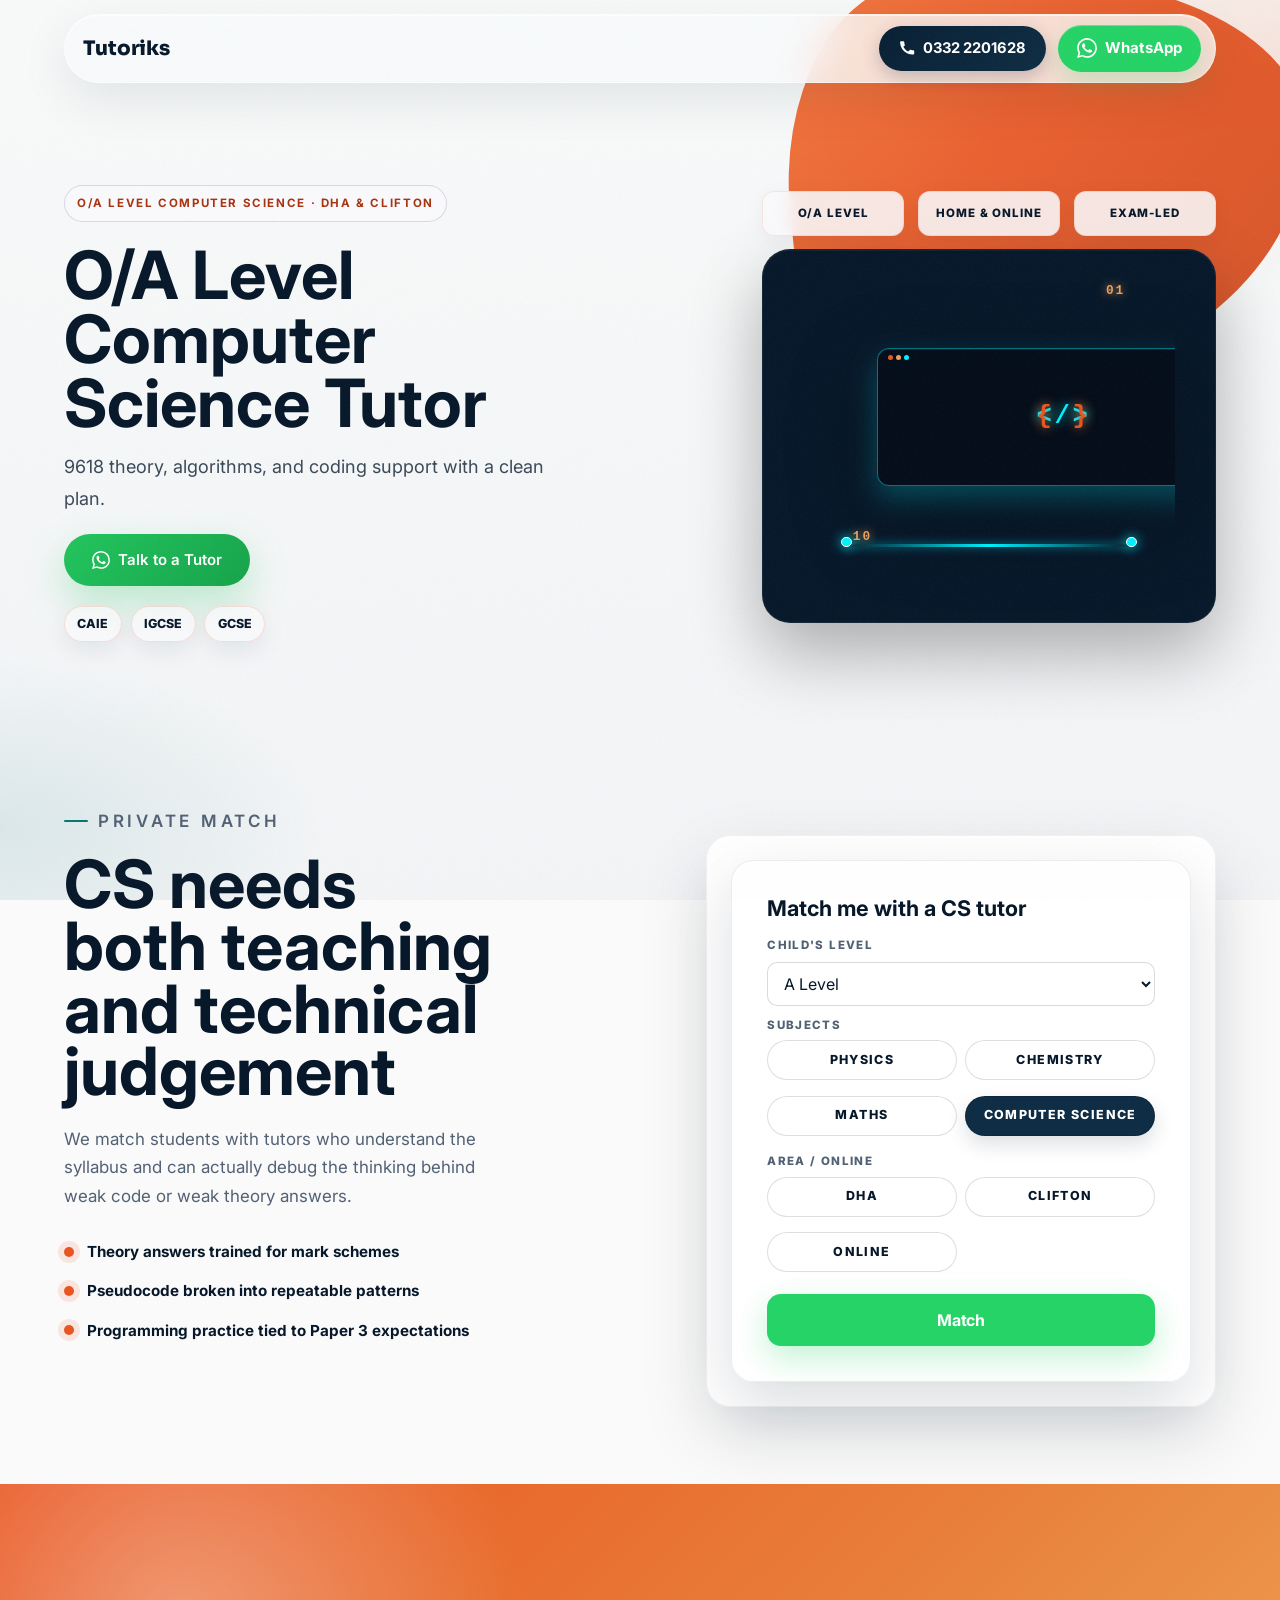
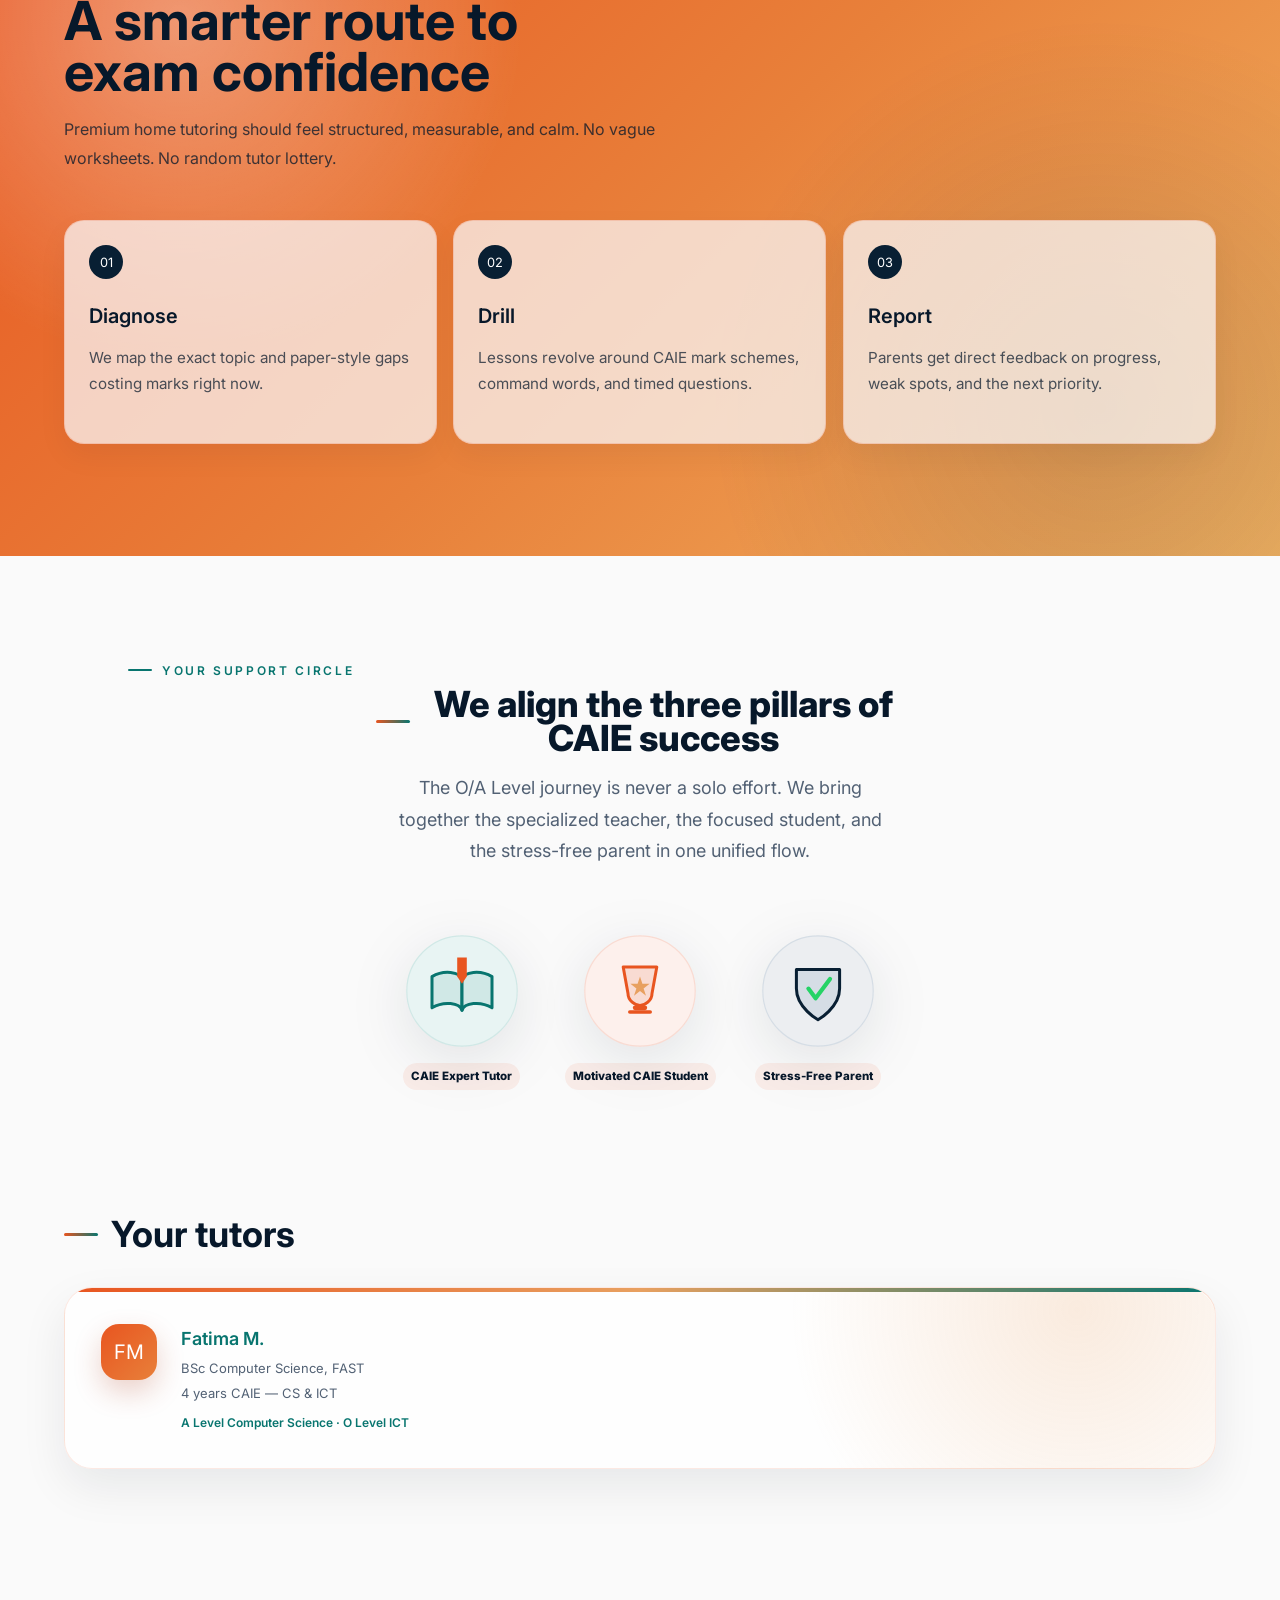
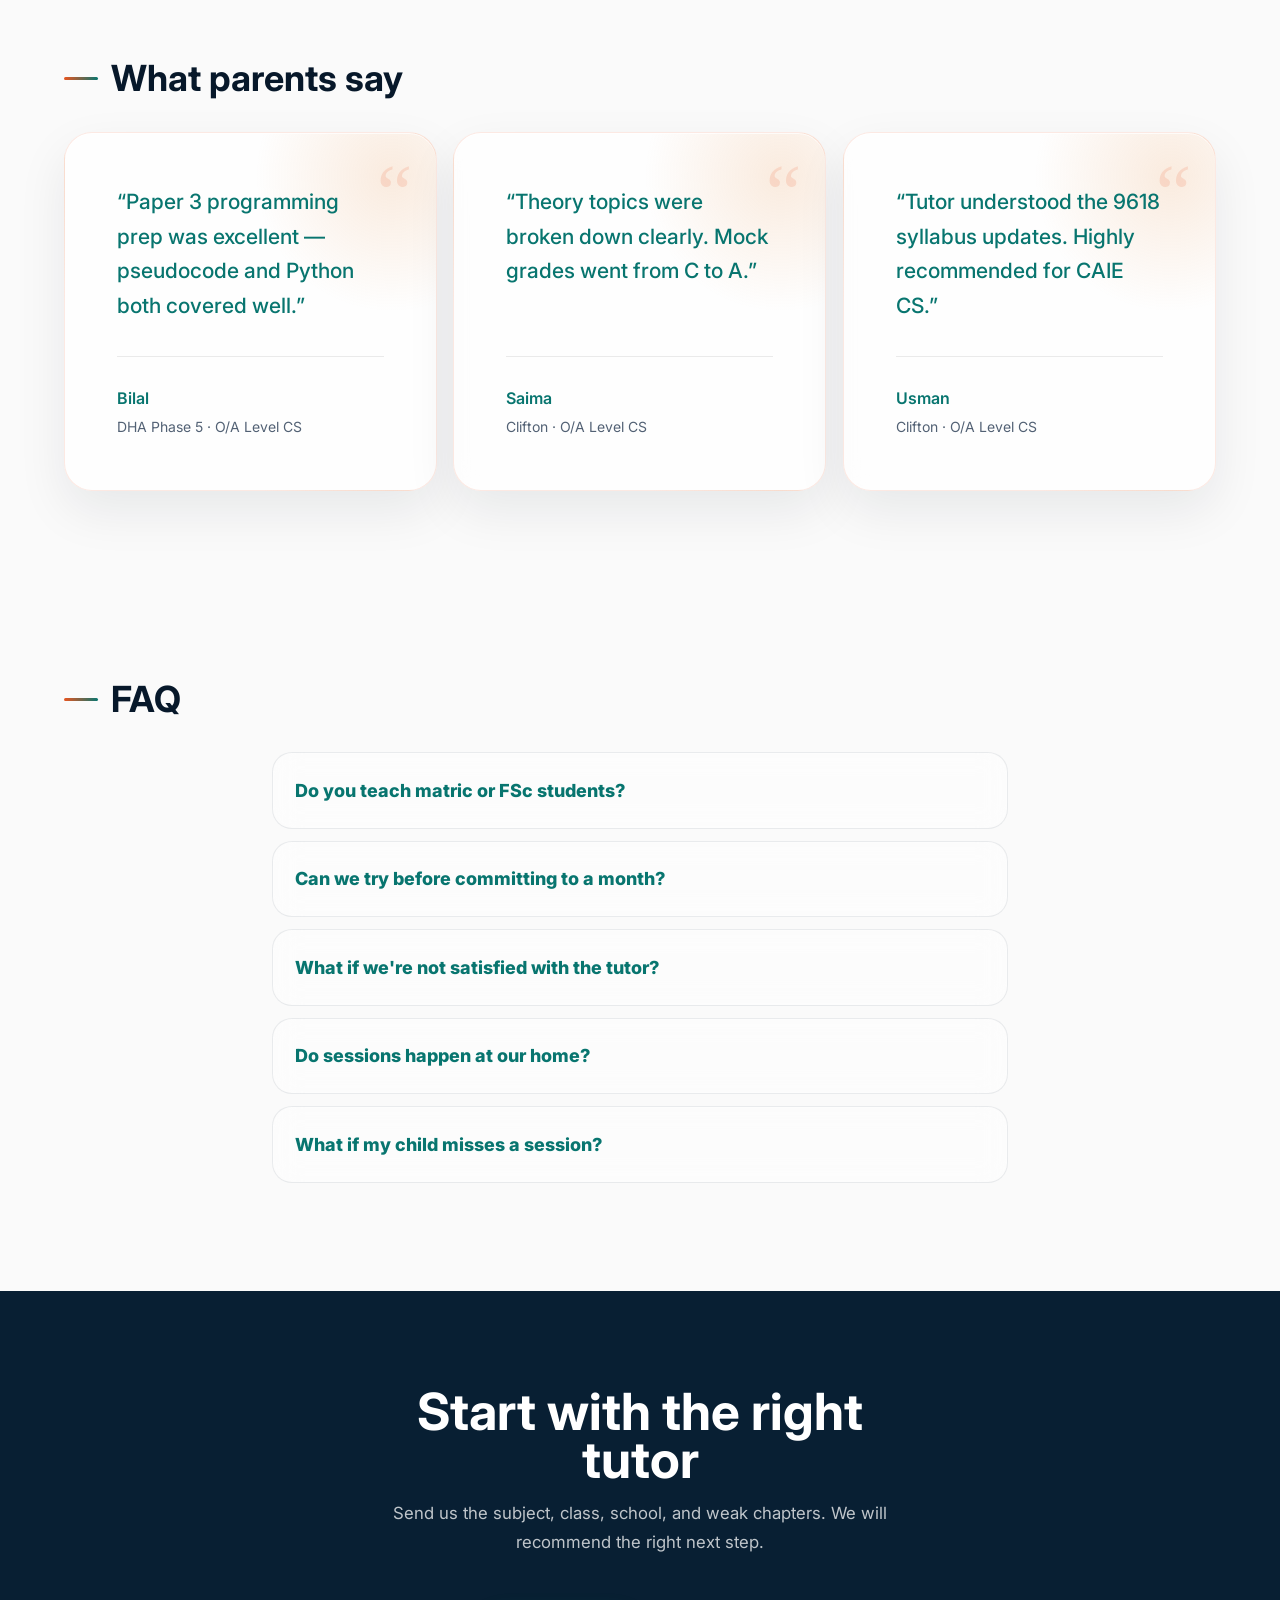
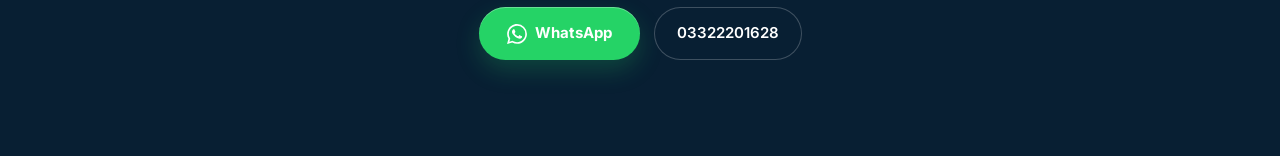
==== commit f96c3481: "Add files via upload" ====
--- a/lp/cs/index.html
+++ b/lp/cs/index.html
@@ -56,7 +56,7 @@
   <p class="lp-kicker">O/A Level Computer Science · DHA &amp; Clifton</p>
   <h1>O/A Level Computer Science Tutor</h1>
   <p class="lede">9618 theory, algorithms, and coding support with a clean plan.</p>
-  <a href="#" class="btn btn-whatsapp" data-wa>Request a CS tutor</a>
+  <a href="#" class="btn btn-whatsapp" data-wa>Talk to a Tutor</a>
   <ul class="trust-bullets">
     <li>IGCSE · GCSE · CAIE</li>
     <li>Exam-led lessons</li>
@@ -89,7 +89,7 @@
       <input type="text" id="subject" name="subject" value="O/A Level Computer Science" readonly autocomplete="off">
       <label for="service_area">Area</label>
       <input type="text" id="service_area" name="service_area" value="DHA &amp; Clifton" readonly autocomplete="off">
-      <button type="submit" class="btn btn-whatsapp">Request my tutor</button>
+      <button type="submit" class="btn btn-whatsapp">Match</button>
     </form>
   </div>
   <div class="lp-ticket-mobile">
@@ -129,7 +129,7 @@
           <p id="matcherSummary">I am looking for a premium A Level Computer Science tutor for DHA home visits.</p>
         </div>
         <a href="#" id="matcherSubmit" class="btn btn-matcher" target="_blank" rel="noopener">
-          Find My Tutor Match
+          Talk to a Tutor
         </a>
       </div>
     </div>
@@ -219,7 +219,7 @@
     <p>Send us the subject, class, school, and weak chapters. We will recommend the right next step.</p>
     <div class="hero-actions">
     <a href="#" class="btn btn-pill-white btn-wa-icon" data-wa><svg viewBox="0 0 24 24" xmlns="http://www.w3.org/2000/svg" width="18" height="18" fill="white" aria-hidden="true"><path d="M17.472 14.382c-.297-.149-1.758-.867-2.03-.967-.273-.099-.471-.148-.67.15-.197.297-.767.966-.94 1.164-.173.199-.347.223-.644.075-.297-.15-1.255-.463-2.39-1.475-.883-.788-1.48-1.761-1.653-2.059-.173-.297-.018-.458.13-.606.134-.133.298-.347.446-.52.149-.174.198-.298.298-.497.099-.198.05-.371-.025-.52-.075-.149-.669-1.612-.916-2.207-.242-.579-.487-.5-.669-.51-.173-.008-.371-.01-.57-.01-.198 0-.52.074-.792.372-.272.297-1.04 1.016-1.04 2.479 0 1.462 1.065 2.875 1.213 3.074.149.198 2.096 3.2 5.077 4.487.709.306 1.262.489 1.694.625.712.227 1.36.195 1.871.118.571-.085 1.758-.719 2.006-1.413.248-.694.248-1.289.173-1.413-.074-.124-.272-.198-.57-.347m-5.421 7.403h-.004a9.87 9.87 0 01-5.031-1.378l-.361-.214-3.741.982.998-3.648-.235-.374a9.86 9.86 0 01-1.51-5.26c.001-5.45 4.436-9.884 9.888-9.884 2.64 0 5.122 1.03 6.988 2.898a9.825 9.825 0 012.893 6.994c-.003 5.45-4.437 9.884-9.885 9.884m8.413-18.297A11.815 11.815 0 0012.05 0C5.495 0 .16 5.335.157 11.892c0 2.096.547 4.142 1.588 5.945L.057 24l6.305-1.654a11.882 11.882 0 005.683 1.448h.005c6.554 0 11.89-5.335 11.893-11.893a11.821 11.821 0 00-3.48-8.413Z"/></svg> WhatsApp</a>
-    <a href="#" class="btn btn-ghost" data-phone>Call</a>
+    <a href="tel:+923322201628" class="btn btn-ghost" data-phone>03322201628</a>
   </div>
   </div>
 </footer>
--- a/styles.css
+++ b/styles.css
@@ -3833,7 +3833,7 @@
   /* Hide "Menu" text — show only hamburger bars */
   .nav-toggle-label { display: none; }
   .nav-right { margin-left: auto; gap: 8px; }
-  .nav-phone-pill { padding: 8px 14px; font-size: 0.82rem; }
+  .nav-phone-pill { display: none; }
 
   h1.display {
     font-size: 2.62rem;
--- a/styles.css
+++ b/styles.css
@@ -3833,7 +3833,7 @@
   /* Hide "Menu" text — show only hamburger bars */
   .nav-toggle-label { display: none; }
   .nav-right { margin-left: auto; gap: 8px; }
-  .nav-phone-pill { padding: 8px 14px; font-size: 0.82rem; }
+  .nav-phone-pill { display: none; }
 
   h1.display {
     font-size: 2.62rem;
--- a/landing.css
+++ b/landing.css
@@ -189,6 +189,7 @@
   border-radius: 0;
   background: transparent;
   box-shadow: none;
+  justify-content: center;
 }
 
 .trust-bullets li {
@@ -801,6 +802,12 @@
   justify-content: center;
 }
 
+.lp-footer .hero-actions .btn-ghost {
+  padding: 11px 22px;
+  border: 1px solid rgba(255, 255, 255, 0.22);
+  font-weight: 600;
+}
+
 .lp-sticky-wa {
   position: fixed;
   right: max(18px, env(safe-area-inset-right));
@@ -861,8 +868,7 @@
     font-size: 0.8rem;
   }
   .lp-header .nav-phone-pill {
-    padding: 8px 14px;
-    font-size: 0.82rem;
+    display: none;
   }
 
   /* ── LP HERO ──────────────────────────────── */
--- a/landing.css
+++ b/landing.css
@@ -189,6 +189,7 @@
   border-radius: 0;
   background: transparent;
   box-shadow: none;
+  justify-content: center;
 }
 
 .trust-bullets li {
@@ -801,6 +802,12 @@
   justify-content: center;
 }
 
+.lp-footer .hero-actions .btn-ghost {
+  padding: 11px 22px;
+  border: 1px solid rgba(255, 255, 255, 0.22);
+  font-weight: 600;
+}
+
 .lp-sticky-wa {
   position: fixed;
   right: max(18px, env(safe-area-inset-right));
@@ -861,8 +868,7 @@
     font-size: 0.8rem;
   }
   .lp-header .nav-phone-pill {
-    padding: 8px 14px;
-    font-size: 0.82rem;
+    display: none;
   }
 
   /* ── LP HERO ──────────────────────────────── */
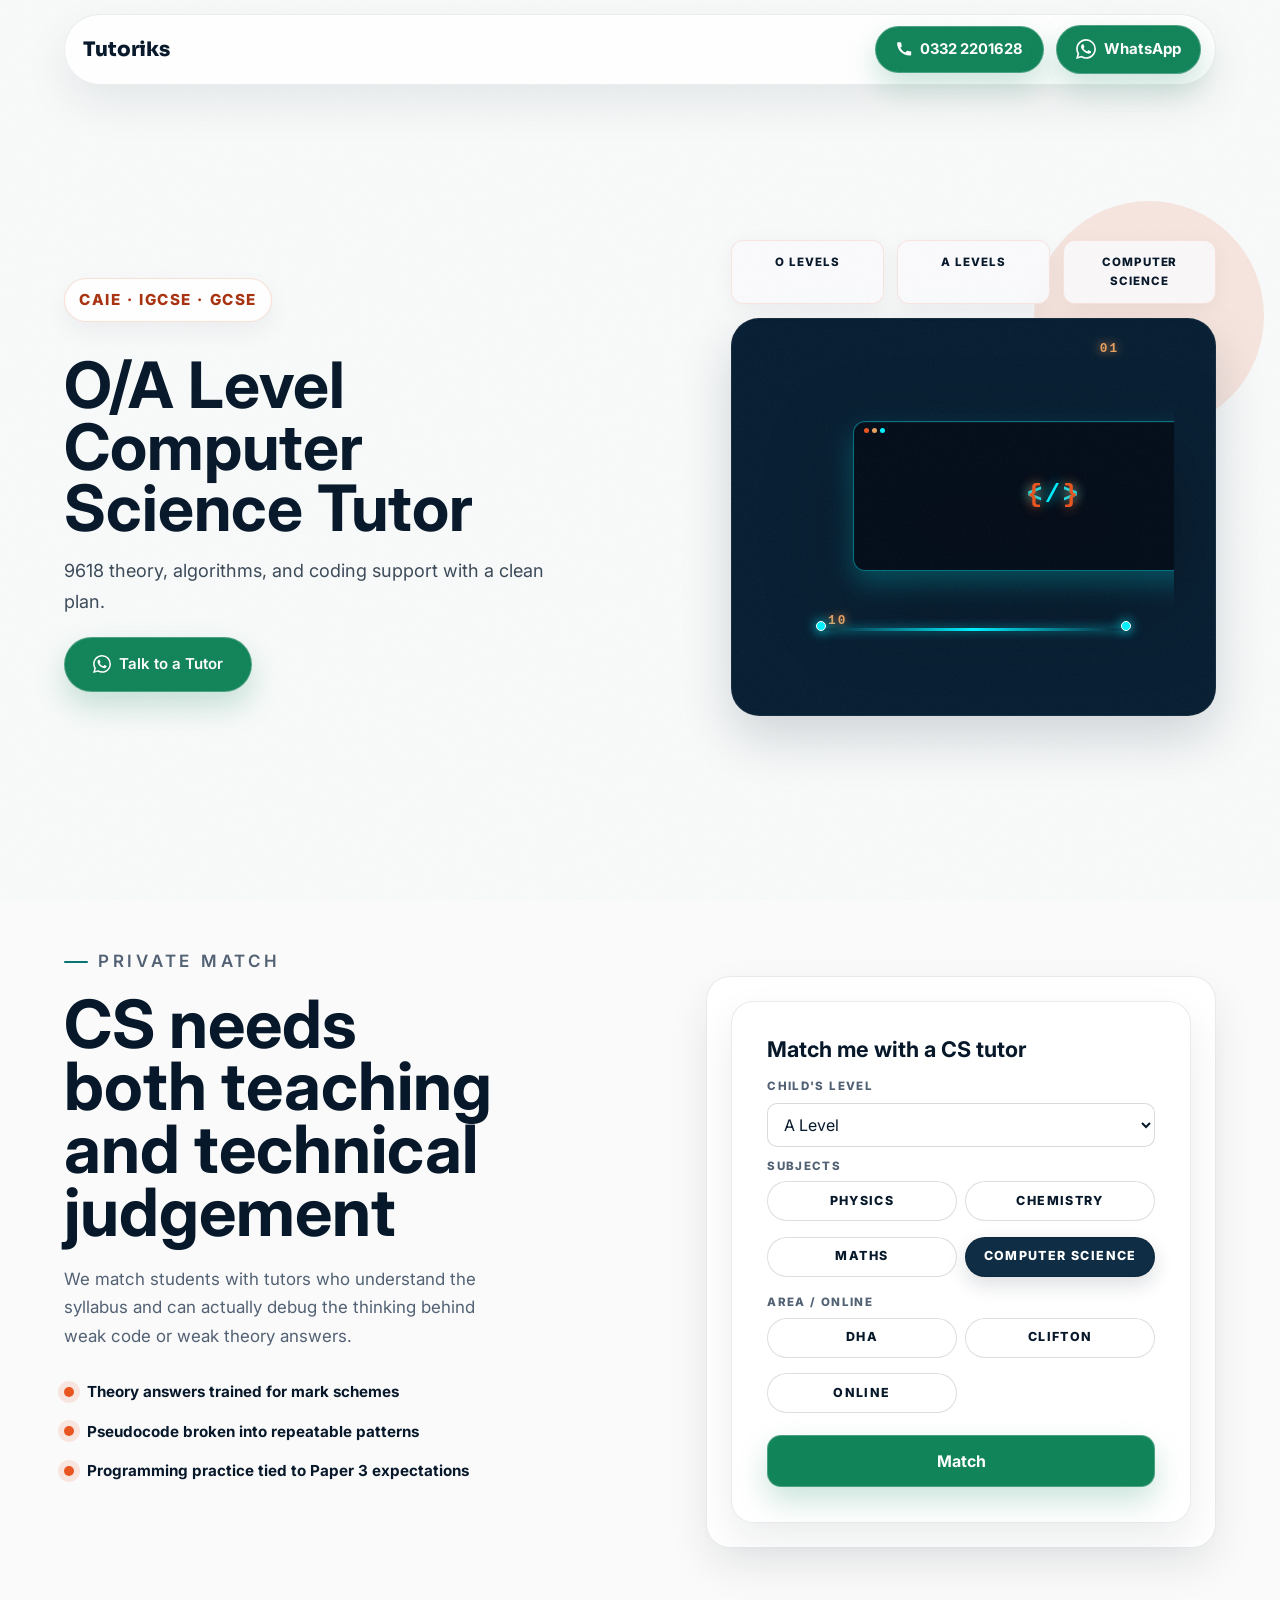
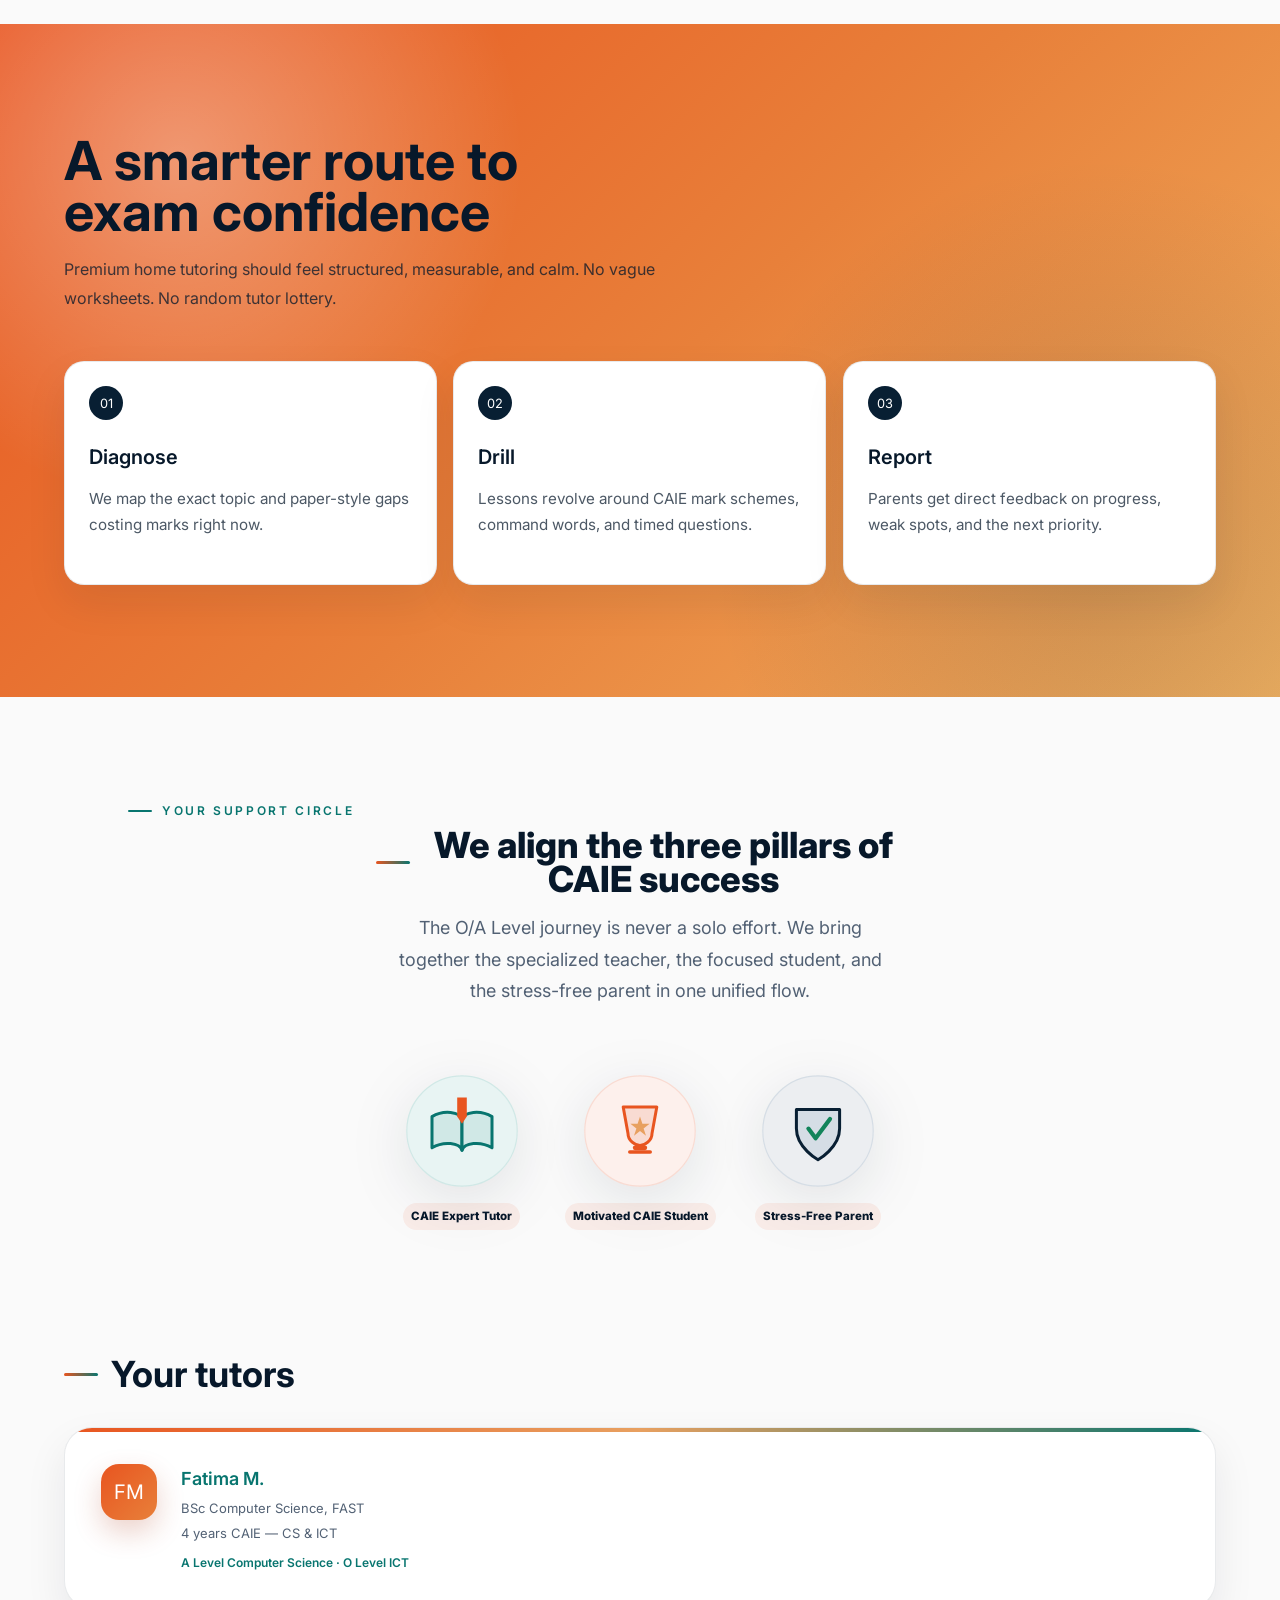
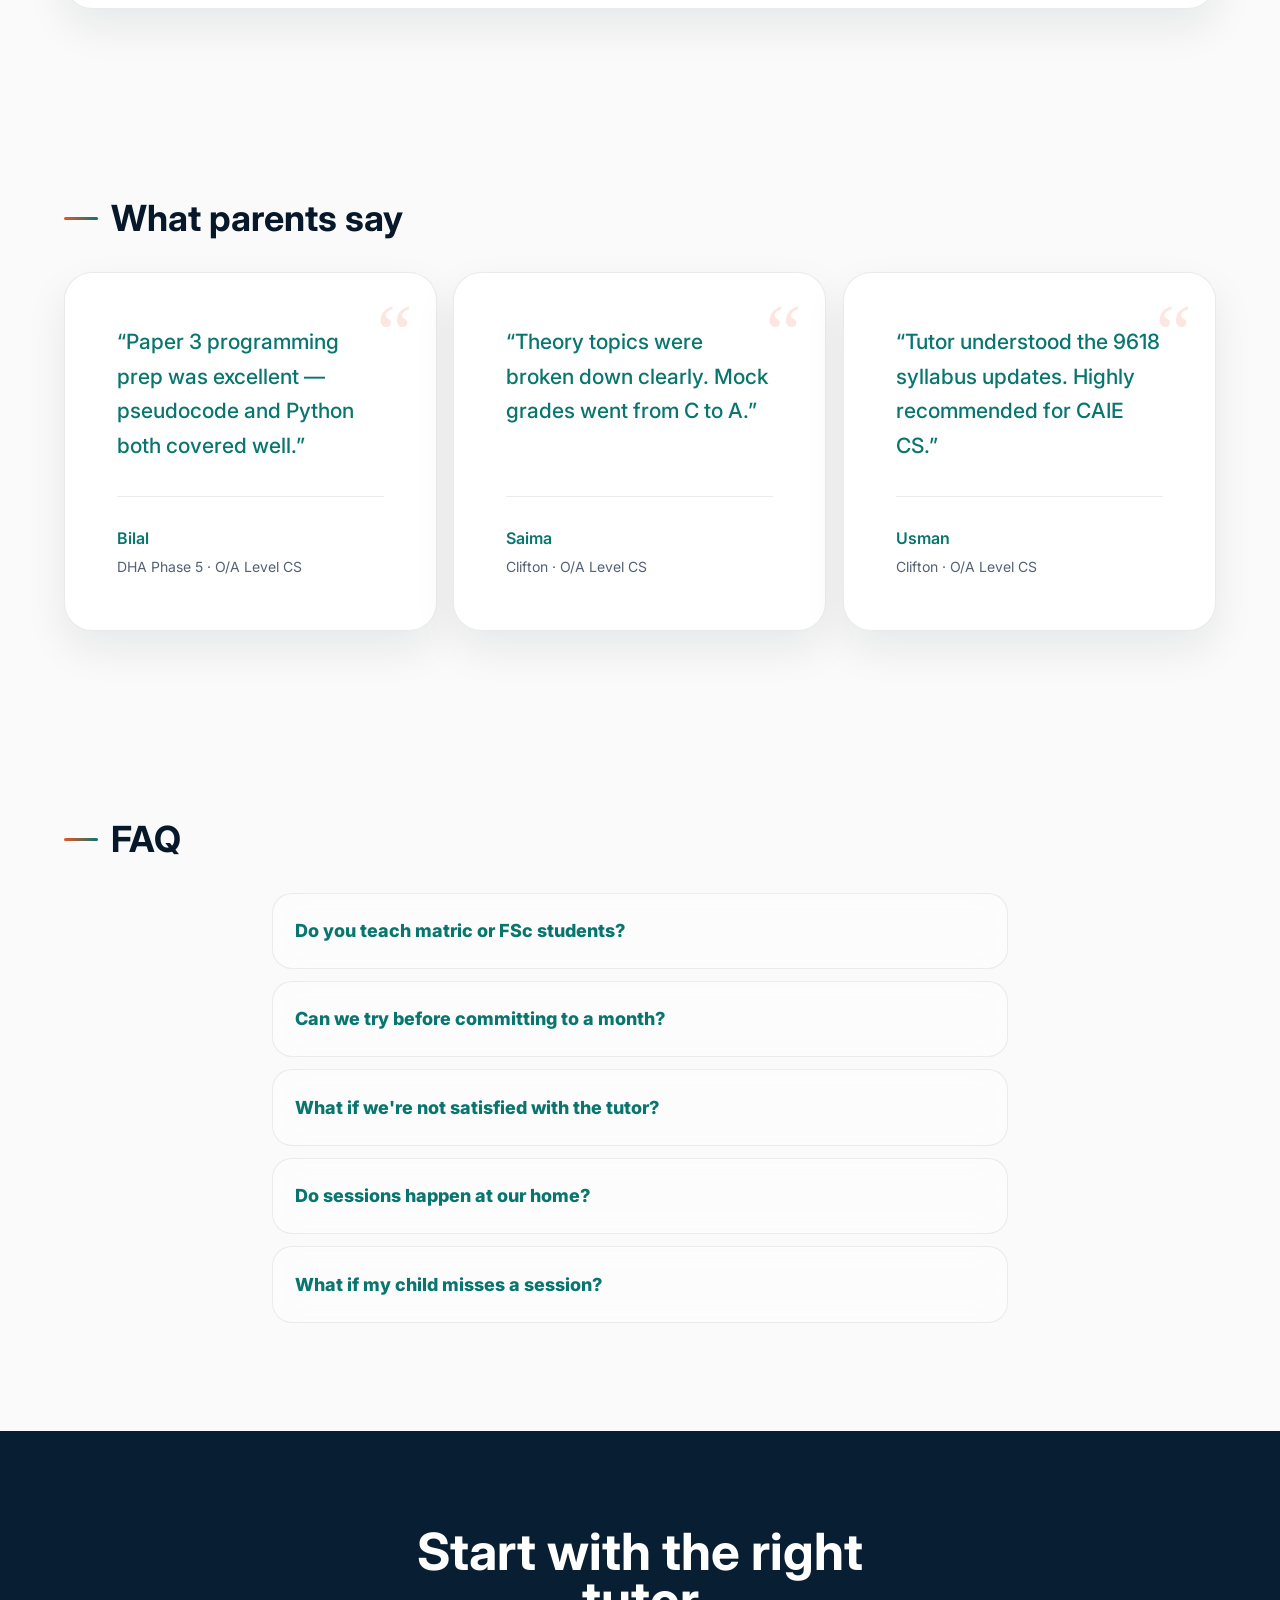
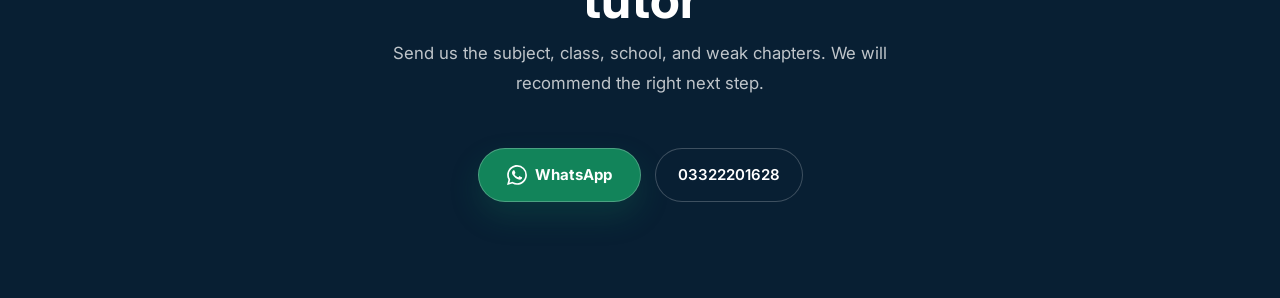
==== commit 037df973: "Add files via upload" ====
--- a/lp/cs/index.html
+++ b/lp/cs/index.html
@@ -9,10 +9,10 @@
 <title>O/A Level Computer Science Tutor in DHA &amp; Clifton | Tutoriks</title>
 <link rel="preconnect" href="https://fonts.googleapis.com">
 <link rel="preconnect" href="https://fonts.gstatic.com" crossorigin>
-<link rel="preload" href="../../styles.css" as="style" fetchpriority="high">
-<link rel="stylesheet" href="../../styles.css">
-<link rel="preload" href="../../landing.css" as="style">
-<link rel="stylesheet" href="../../landing.css">
+<link rel="preload" href="../../styles.css?v=7" as="style" fetchpriority="high">
+<link rel="stylesheet" href="../../styles.css?v=7">
+<link rel="preload" href="../../landing.css?v=7" as="style">
+<link rel="stylesheet" href="../../landing.css?v=7">
 <link rel="preload" as="style" href="https://fonts.googleapis.com/css2?family=Inter:wght@400;500;600;700;800&family=Plus+Jakarta+Sans:wght@400;600;700&family=Sora:wght@700;800&display=swap">
 <link rel="stylesheet" href="https://fonts.googleapis.com/css2?family=Inter:wght@400;500;600;700;800&family=Plus+Jakarta+Sans:wght@400;600;700&family=Sora:wght@700;800&display=swap" media="print" onload="this.media='all'">
 <noscript><link rel="stylesheet" href="https://fonts.googleapis.com/css2?family=Inter:wght@400;500;600;700;800&family=Plus+Jakarta+Sans:wght@400;600;700&family=Sora:wght@700;800&display=swap"></noscript>
@@ -22,16 +22,26 @@
 
 <header class="lp-header">
   <a href="../../Main.html">Tutoriks</a>
+  <div class="nav-links" id="navLinks">
+    <a href="../../Main.html#subjects">Subjects</a>
+    <a href="../../Main.html#areas">Areas</a>
+    <a href="../../Main.html#how">How it works</a>
+    <a href="../../Main.html#faq">FAQ</a>
+  </div>
   <a href="tel:+923322201628" class="nav-phone-pill">
     <svg viewBox="0 0 24 24" xmlns="http://www.w3.org/2000/svg" aria-hidden="true"><path d="M6.615 10.193c1.513 3.142 4.05 5.676 7.195 7.192l2.428-2.43c.318-.318.786-.438 1.193-.283 1.31.527 2.724.813 4.194.813.653 0 1.182.53 1.182 1.183v3.864c0 .653-.53 1.183-1.183 1.183C10.22 22.333 1.667 13.78 1.667 3.148c0-.653.53-1.183 1.183-1.183h3.864c.653 0 1.183.53 1.183 1.183 0 1.47.286 2.884.813 4.194.155.407.035.875-.283 1.193l-2.812 2.398z"/></svg>
     0332 2201628
   </a>
   <a href="#" class="btn btn-pill-white btn-wa-icon" data-wa><svg viewBox="0 0 24 24" xmlns="http://www.w3.org/2000/svg" width="18" height="18" fill="white" aria-hidden="true"><path d="M17.472 14.382c-.297-.149-1.758-.867-2.03-.967-.273-.099-.471-.148-.67.15-.197.297-.767.966-.94 1.164-.173.199-.347.223-.644.075-.297-.15-1.255-.463-2.39-1.475-.883-.788-1.48-1.761-1.653-2.059-.173-.297-.018-.458.13-.606.134-.133.298-.347.446-.52.149-.174.198-.298.298-.497.099-.198.05-.371-.025-.52-.075-.149-.669-1.612-.916-2.207-.242-.579-.487-.5-.669-.51-.173-.008-.371-.01-.57-.01-.198 0-.52.074-.792.372-.272.297-1.04 1.016-1.04 2.479 0 1.462 1.065 2.875 1.213 3.074.149.198 2.096 3.2 5.077 4.487.709.306 1.262.489 1.694.625.712.227 1.36.195 1.871.118.571-.085 1.758-.719 2.006-1.413.248-.694.248-1.289.173-1.413-.074-.124-.272-.198-.57-.347m-5.421 7.403h-.004a9.87 9.87 0 01-5.031-1.378l-.361-.214-3.741.982.998-3.648-.235-.374a9.86 9.86 0 01-1.51-5.26c.001-5.45 4.436-9.884 9.888-9.884 2.64 0 5.122 1.03 6.988 2.898a9.825 9.825 0 012.893 6.994c-.003 5.45-4.437 9.884-9.885 9.884m8.413-18.297A11.815 11.815 0 0012.05 0C5.495 0 .16 5.335.157 11.892c0 2.096.547 4.142 1.588 5.945L.057 24l6.305-1.654a11.882 11.882 0 005.683 1.448h.005c6.554 0 11.89-5.335 11.893-11.893a11.821 11.821 0 00-3.48-8.413Z"/></svg> WhatsApp</a>
+  <button type="button" class="nav-toggle" id="navToggle" aria-label="Open menu" aria-expanded="false">
+    <span class="nav-toggle-label">Menu</span>
+    <span class="nav-toggle-bars" aria-hidden="true"><span></span><span></span><span></span></span>
+  </button>
 </header>
 
 <section class="lp-hero">
   <div class="lp-hero-art" aria-hidden="true">
-    <div class="lp-hero-metrics"><span>O/A Level</span><span>Home &amp; Online</span><span>Exam-led</span></div>
+    <div class="lp-hero-metrics"><span>O Levels</span><span>A Levels</span><span>Computer Science</span></div>
     <div class="lp-hero-art-card">
     <span class="lp-hero-studio lp-hero-studio--cs">
       <span class="studio-board">
@@ -53,7 +63,7 @@
     </span>
   </div>
   <div class="lp-hero-copy">
-  <p class="lp-kicker">O/A Level Computer Science · DHA &amp; Clifton</p>
+  <p class="lp-kicker"><span>CAIE</span><span>·</span><span>IGCSE</span><span>·</span><span>GCSE</span></p>
   <h1>O/A Level Computer Science Tutor</h1>
   <p class="lede">9618 theory, algorithms, and coding support with a clean plan.</p>
   <a href="#" class="btn btn-whatsapp" data-wa>Talk to a Tutor</a>
@@ -180,7 +190,7 @@
           <svg class="char-svg char-svg--parent" viewBox="0 0 100 100" xmlns="http://www.w3.org/2000/svg">
   <circle cx="50" cy="50" r="46" fill="#ECEEF1" stroke="#D5DDE5" stroke-width="1"/>
   <path d="M32 32 L68 32 L68 48 C68 64, 50 74, 50 74 C50 74, 32 64, 32 48 Z" fill="#D5DDE5" stroke="#081F33" stroke-width="2.5" stroke-linejoin="round"/>
-  <path d="M42 48 L48 56 L60 40" fill="none" stroke="#25D366" stroke-width="3.5" stroke-linecap="round" stroke-linejoin="round"/>
+  <path d="M42 48 L48 56 L60 40" fill="none" stroke="#12845A" stroke-width="3.5" stroke-linecap="round" stroke-linejoin="round"/>
 </svg>
           <span class="char-label">Stress-Free Parent</span>
         </div>
@@ -228,7 +238,7 @@
   <a href="#" class="btn btn-whatsapp" data-wa aria-label="WhatsApp">WhatsApp</a>
 </div>
 
-<script src="../../site-config.js" defer></script>
-<script src="../../main.js" defer></script>
+<script src="../../site-config.js?v=7" defer></script>
+<script src="../../main.js?v=7" defer></script>
 </body>
 </html>
--- a/styles.css
+++ b/styles.css
@@ -33,8 +33,9 @@
   --white-06: rgba(255, 255, 255, 0.06);
   --gold: var(--warm-accent);
   --gold-light: rgba(232, 85, 32, 0.16);
-  --wa: #168A57;
-  --wa-hover: #0F7448;
+  --wa: #12845A;
+  --wa-hover: #0B6B49;
+  --wa-shadow: rgba(18, 132, 90, 0.24);
   --ink-on-white: var(--teal);
   --ink-muted: #526174;
   --text: var(--ink);
@@ -323,6 +324,85 @@
   padding: 12px 22px;
 }
 
+@media (max-width: 1100px) {
+  .ambient-bg {
+    display: none;
+  }
+
+  .site-header {
+    top: max(10px, env(safe-area-inset-top));
+    padding: 0 max(1rem, env(safe-area-inset-left)) 0 max(1rem, env(safe-area-inset-right));
+  }
+
+  .site-header nav {
+    min-height: 58px;
+    padding: 6px 12px 6px 16px;
+    flex-wrap: nowrap;
+    overflow: hidden;
+  }
+
+  .nav-links,
+  .nav-phone-pill {
+    display: none;
+  }
+
+  .nav-right {
+    margin-left: auto;
+    gap: 8px;
+  }
+
+  .nav-right .btn-wa-green,
+  .nav-right .btn-pill-white {
+    min-height: 38px;
+    padding: 8px 13px;
+    font-size: 0.78rem;
+    white-space: nowrap;
+  }
+
+  .nav-right .btn-wa-green svg,
+  .nav-right .btn-pill-white svg {
+    width: 16px;
+    height: 16px;
+  }
+
+  .nav-toggle {
+    display: flex;
+    min-width: 44px;
+    min-height: 44px;
+    justify-content: center;
+    z-index: 102;
+    position: relative;
+  }
+
+  .nav-toggle-label {
+    display: none;
+  }
+
+  .nav-links.open {
+    display: flex;
+    position: absolute;
+    top: calc(100% + 10px);
+    right: 0;
+    left: 0;
+    flex-direction: column;
+    background: rgba(250, 252, 255, 0.96);
+    padding: 12px;
+    border: 1px solid rgba(232, 85, 32, 0.16);
+    border-radius: 20px;
+    box-shadow: 0 16px 44px rgba(7, 24, 42, 0.15);
+    backdrop-filter: blur(20px);
+    -webkit-backdrop-filter: blur(20px);
+  }
+
+  .site-header nav {
+    position: relative;
+  }
+
+  .site-footer [data-phone] {
+    display: none;
+  }
+}
+
 .nav-toggle {
   display: none;
   flex-direction: column;
@@ -345,6 +425,21 @@
 .nav-toggle-bars span:nth-child(1) { transform: none; }
 .nav-toggle-bars span:nth-child(2) { transform: none; width: 100%; margin-left: 0; }
 .nav-toggle-bars span:nth-child(3) { transform: none; width: 100%; }
+
+@media (max-width: 1100px) {
+  .nav-toggle {
+    display: flex;
+    min-width: 44px;
+    min-height: 44px;
+    justify-content: center;
+    z-index: 102;
+    position: relative;
+  }
+
+  .nav-toggle-label {
+    display: none;
+  }
+}
 
 /* Buttons */
 .btn {
@@ -366,20 +461,20 @@
 
 /* Green WhatsApp Button (used on landing page headers) */
 .btn-pill-white {
-  background: #25D366;
+  background: linear-gradient(135deg, var(--wa) 0%, var(--wa-hover) 100%);
   color: #ffffff;
   font-weight: 700;
   border: none;
   box-shadow: 
-    0 1px 0 rgba(255, 255, 255, 0.3) inset,
-    0 10px 24px rgba(37, 211, 102, 0.22);
+    0 1px 0 rgba(255, 255, 255, 0.24) inset,
+    0 10px 24px var(--wa-shadow);
   letter-spacing: 0;
 }
 .btn-pill-white:hover {
-  background: #1EB855;
+  background: linear-gradient(135deg, #159363 0%, var(--wa-hover) 100%);
   box-shadow: 
-    0 1px 0 rgba(255, 255, 255, 0.3) inset,
-    0 14px 32px rgba(37, 211, 102, 0.32);
+    0 1px 0 rgba(255, 255, 255, 0.24) inset,
+    0 14px 32px rgba(18, 132, 90, 0.32);
   transform: translateY(-2px);
 }
 .btn-pill-white svg { fill: #ffffff; }
@@ -392,36 +487,36 @@
 .btn-ghost:hover { background: #041522; border-color: var(--hairline); }
 
 .btn-whatsapp {
-  background: #25D366;
+  background: linear-gradient(135deg, var(--wa) 0%, var(--wa-hover) 100%);
   color: var(--white);
   box-shadow: 
-    0 1px 0 rgba(255, 255, 255, 0.3) inset,
-    0 12px 30px rgba(37, 211, 102, 0.22);
+    0 1px 0 rgba(255, 255, 255, 0.24) inset,
+    0 12px 30px var(--wa-shadow);
 }
 .btn-whatsapp:hover {
-  background: #1EB855;
+  background: linear-gradient(135deg, #159363 0%, var(--wa-hover) 100%);
   box-shadow: 
-    0 1px 0 rgba(255, 255, 255, 0.3) inset,
-    0 16px 36px rgba(37, 211, 102, 0.32);
+    0 1px 0 rgba(255, 255, 255, 0.24) inset,
+    0 16px 36px rgba(18, 132, 90, 0.32);
   transform: translateY(-2px);
 }
 .btn-whatsapp svg { width: 18px; height: 18px; }
 
 /* Green WA button — used on main CTAs */
 .btn-wa-green {
-  background: #25D366;
+  background: linear-gradient(135deg, var(--wa) 0%, var(--wa-hover) 100%);
   color: #ffffff;
   font-weight: 700;
   border: none;
   box-shadow: 
-    0 1px 0 rgba(255, 255, 255, 0.3) inset,
-    0 10px 24px rgba(37, 211, 102, 0.22);
+    0 1px 0 rgba(255, 255, 255, 0.24) inset,
+    0 10px 24px var(--wa-shadow);
 }
 .btn-wa-green:hover {
-  background: #1EB855;
+  background: linear-gradient(135deg, #159363 0%, var(--wa-hover) 100%);
   box-shadow: 
-    0 1px 0 rgba(255, 255, 255, 0.3) inset,
-    0 14px 32px rgba(37, 211, 102, 0.32);
+    0 1px 0 rgba(255, 255, 255, 0.24) inset,
+    0 14px 32px rgba(18, 132, 90, 0.32);
   transform: translateY(-2px);
 }
 .btn-wa-green svg { fill: #ffffff; }
@@ -440,19 +535,19 @@
 .btn-on-dark { background: var(--teal); color: var(--white); font-weight: 700; }
 
 .btn-hero-primary {
-  background: #25D366;
+  background: linear-gradient(135deg, var(--wa) 0%, var(--wa-hover) 100%);
   color: #ffffff;
   font-weight: 700;
   box-shadow:
-    0 1px 0 rgba(255, 255, 255, 0.25) inset,
-    0 12px 32px rgba(37, 211, 102, 0.28);
+    0 1px 0 rgba(255, 255, 255, 0.24) inset,
+    0 12px 32px var(--wa-shadow);
 }
 .btn-hero-primary:hover {
   transform: translateY(-2px) scale(1.01);
-  background: #1ebe5a;
+  background: linear-gradient(135deg, #159363 0%, var(--wa-hover) 100%);
   box-shadow:
-    0 1px 0 rgba(255, 255, 255, 0.25) inset,
-    0 20px 42px rgba(37, 211, 102, 0.35);
+    0 1px 0 rgba(255, 255, 255, 0.24) inset,
+    0 20px 42px rgba(18, 132, 90, 0.34);
 }
 
 /* Outline Secondary Button */
@@ -570,8 +665,8 @@
 
 /* Hero */
 .hero {
-  padding: clamp(8.5rem, 13vw, 10rem) 0 clamp(5rem, 9vw, 7rem);
-  min-height: min(92vh, 940px);
+  padding: clamp(8rem, 10vw, 9rem) 0 clamp(4.5rem, 8vw, 6.5rem);
+  min-height: min(86vh, 820px);
   display: flex;
   flex-direction: column;
   justify-content: center;
@@ -729,13 +824,13 @@
 
 .hero-inner {
   display: grid;
-  grid-template-columns: 1fr 1fr;
+  grid-template-columns: minmax(0, 1.02fr) minmax(22rem, 0.98fr);
   gap: clamp(2rem, 4vw, 3.5rem);
   align-items: center;
 }
 
 .hero-copy {
-  max-width: 41rem;
+  max-width: 38rem;
 }
 
 .hero-kicker {
@@ -762,14 +857,14 @@
 }
 
 .hero-title {
-  max-width: 18ch;
+  max-width: 14ch;
   margin: 0;
   color: var(--ink);
   font-family: var(--font-display);
-  font-size: clamp(3.2rem, 6vw, 5.6rem);
+  font-size: clamp(3rem, 5.2vw, 4.9rem);
   font-weight: 800;
   line-height: 1.02;
-  letter-spacing: -0.02em;
+  letter-spacing: 0;
 }
 
 .hero-title span {
@@ -778,7 +873,7 @@
 }
 
 .hero-lede {
-  max-width: 35rem;
+  max-width: 33rem;
   margin: clamp(1.75rem, 3.5vw, 2.4rem) 0 0;
   color: rgba(7, 24, 42, 0.74);
   font-size: clamp(1rem, 1.45vw, 1.18rem);
@@ -809,7 +904,7 @@
 
 .hero-visual {
   position: relative;
-  min-height: clamp(32rem, 44vw, 40rem);
+  min-height: clamp(28rem, 38vw, 34rem);
   display: grid;
   place-items: center;
   touch-action: manipulation;
@@ -818,7 +913,7 @@
 .hero-study-scene {
   position: relative;
   z-index: 2;
-  width: min(100%, 44rem);
+  width: min(100%, 38rem);
   height: auto;
   overflow: visible;
   filter: drop-shadow(0 28px 70px rgba(7, 24, 42, 0.18));
@@ -1000,7 +1095,7 @@
 .hero-scene-tag .tag-secondary {
   font-size: 0.88rem;
   font-weight: 800;
-  letter-spacing: -0.02em;
+  letter-spacing: 0;
   color: var(--ink);
   text-shadow: 0 1px 16px rgba(250, 252, 255, 0.95);
 }
@@ -2975,9 +3070,9 @@
 }
 
 .outcome-grade--after {
-  background: linear-gradient(135deg, #25D366, #1EB855);
+  background: linear-gradient(135deg, var(--wa), var(--wa-hover));
   color: var(--white);
-  box-shadow: 0 6px 16px rgba(37, 211, 102, 0.22);
+  box-shadow: 0 6px 16px var(--wa-shadow);
 }
 
 .outcome-desc {
@@ -3132,28 +3227,28 @@
   font-family: var(--font-body);
   font-size: 0.875rem;
   font-weight: 600;
-  color: rgba(8,31,51,0.65);
-  background: rgba(8,31,51,0.04);
-  border: 1.5px solid rgba(8,31,51,0.10);
+  color: rgba(8, 31, 51, 0.68);
+  background: rgba(255, 255, 255, 0.74);
+  border: 1px solid rgba(8, 31, 51, 0.13);
   border-radius: 999px;
   padding: 7px 16px;
   cursor: pointer;
-  transition: all 0.2s ease;
+  transition: background 0.2s ease, border-color 0.2s ease, box-shadow 0.2s ease, color 0.2s ease, transform 0.2s ease;
   white-space: nowrap;
 }
 
 .chip:hover {
-  color: rgba(8,31,51,0.92);
-  background: rgba(232,85,32,0.06);
-  border-color: rgba(232,85,32,0.22);
+  color: var(--ink);
+  background: rgba(255, 255, 255, 0.96);
+  border-color: rgba(8, 31, 51, 0.24);
   transform: translateY(-1px);
 }
 
 .chip.active {
   color: #fff;
-  background: linear-gradient(135deg, #081F33, #0F2D44);
+  background: linear-gradient(135deg, var(--teal-deep), #0D314B);
   border-color: transparent;
-  box-shadow: 0 6px 20px rgba(8, 31, 51, 0.30);
+  box-shadow: 0 8px 22px rgba(8, 31, 51, 0.24);
 }
 
 /* Right panel — ticket receipt */
@@ -3205,14 +3300,14 @@
   width: 10px;
   height: 10px;
   border-radius: 50%;
-  background: #22C55E;
-  box-shadow: 0 0 10px rgba(34,197,94,0.45);
+  background: var(--wa);
+  box-shadow: 0 0 10px rgba(18, 132, 90, 0.42);
   animation: receipt-pulse 2s ease-in-out infinite;
 }
 
 @keyframes receipt-pulse {
-  0%, 100% { box-shadow: 0 0 8px rgba(34,197,94,0.35); opacity: 1; }
-  50% { box-shadow: 0 0 18px rgba(34,197,94,0.55); opacity: 0.9; }
+  0%, 100% { box-shadow: 0 0 8px rgba(18, 132, 90, 0.32); opacity: 1; }
+  50% { box-shadow: 0 0 18px rgba(18, 132, 90, 0.5); opacity: 0.9; }
 }
 
 .receipt-body {
@@ -3244,6 +3339,11 @@
   transition: opacity 0.25s ease;
 }
 
+#matcherSummary strong {
+  color: var(--wa);
+  font-weight: 800;
+}
+
 /* Dashed separator */
 .receipt-body::after {
   content: '';
@@ -3259,14 +3359,14 @@
   gap: 9px;
   margin: 0 1.75rem 1.75rem;
   padding: 14px 24px;
-  background: #25D366;
+  background: linear-gradient(135deg, var(--wa) 0%, var(--wa-hover) 100%);
   color: #fff;
   font-weight: 700;
   font-size: 0.9375rem;
-  border-radius: 12px;
+  border-radius: 14px;
   border: none;
   text-decoration: none;
-  box-shadow: 0 8px 28px rgba(37,211,102,0.30);
+  box-shadow: 0 12px 28px var(--wa-shadow);
   transition: all 0.2s ease;
 }
 
@@ -3280,8 +3380,8 @@
 }
 
 .btn-matcher:hover {
-  background: #1EB855;
-  box-shadow: 0 14px 40px rgba(37,211,102,0.42);
+  background: linear-gradient(135deg, #159363 0%, var(--wa-hover) 100%);
+  box-shadow: 0 16px 40px rgba(18, 132, 90, 0.34);
   transform: translateY(-2px);
 }
 
@@ -3662,7 +3762,7 @@
   .qm-pip--physics { background: #E85520; box-shadow: 0 0 8px #E85520; }
   .qm-pip--chem    { background: #22A59A; box-shadow: 0 0 8px #22A59A; }
   .qm-pip--maths   { background: #E8A060; box-shadow: 0 0 8px #E8A060; }
-  .qm-pip--cs      { background: #25D366; box-shadow: 0 0 8px #25D366; }
+  .qm-pip--cs      { background: var(--wa); box-shadow: 0 0 8px rgba(18, 132, 90, 0.5); }
 
   /* Orbit 1: CAIE Verified — radius 95px */
   .qm-orbit--1 { animation: orbitSpin 10s linear infinite; }
@@ -3767,8 +3867,10 @@
   .site-header.scrolled { box-shadow: none; }
 
   .site-header nav {
-    min-height: 56px;
+    min-height: 58px;
     padding: 6px 12px 6px 16px;
+    flex-wrap: nowrap;
+    overflow: hidden;
     border-color: rgba(255, 255, 255, 0.4);
     background: rgba(248, 250, 252, 0.78);
     box-shadow: 0 12px 34px rgba(7, 24, 42, 0.08);
@@ -3892,7 +3994,7 @@
     line-height: 1.12;
     max-width: 14ch;
     margin-bottom: 2rem;
-    letter-spacing: -0.015em;
+    letter-spacing: 0;
   }
 
   /* Hide lede paragraph on mobile — h1 says it all */
@@ -4016,6 +4118,7 @@
 
   /* ── FOOTER ─────────────────────────────────── */
   .footer-grid { grid-template-columns: 1fr; gap: 1.75rem; }
+  .site-footer [data-phone] { display: none; }
 
   /* ── DISABLE HOVER TRANSFORMS ON TOUCH ──────── */
   .card:hover,
@@ -4026,8 +4129,9 @@
 
 @media (max-width: 430px) {
   .site-header nav {
-    padding: 8px 10px 8px 14px;
-    min-height: 68px;
+    padding: 6px 10px 6px 14px;
+    min-height: 58px;
+    gap: 10px;
   }
   .nav-brand {
     gap: 10px;
@@ -4281,7 +4385,7 @@
 
 .ambient-shape {
   position: absolute;
-  opacity: 0.6;
+  opacity: 0.32;
 }
 
 .ambient-shape--1 {
@@ -4310,3 +4414,161 @@
   50% { transform: translateY(40px) rotate(180deg); }
   100% { transform: translateY(0) rotate(360deg); }
 }
+
+/* Premium refresh: solid palette, structured spacing, quieter motion */
+body::before,
+body.lp::before {
+  background: #F8FAFA;
+}
+
+.section--alt,
+.hero {
+  background: #F8FAFA;
+}
+
+.hero::before,
+.lp-hero::before {
+  right: max(-3rem, -4vw);
+  top: 7.25rem;
+  width: clamp(8rem, 18vw, 16rem);
+  height: clamp(8rem, 18vw, 16rem);
+  border-radius: 999px;
+  background: var(--warm-accent);
+  opacity: 0.12;
+  transform: none;
+}
+
+.hero::after {
+  opacity: 0.42;
+  background-image:
+    linear-gradient(rgba(8, 31, 51, 0.03) 1px, transparent 1px),
+    linear-gradient(90deg, rgba(8, 31, 51, 0.03) 1px, transparent 1px);
+}
+
+.ambient-bg,
+.marquee-wrap::before,
+.marquee-wrap::after,
+.hero .leaf-decoration {
+  display: none;
+}
+
+.site-header nav,
+.lp-header {
+  background: rgba(255, 255, 255, 0.88);
+  border-color: rgba(8, 31, 51, 0.08);
+  box-shadow: 0 18px 46px rgba(7, 24, 42, 0.08);
+}
+
+.nav-phone-pill,
+.lp-header .nav-phone-pill,
+.btn-pill-white,
+.btn-whatsapp,
+.btn-wa-green,
+.btn-hero-primary,
+.btn-matcher,
+.lead-form .btn,
+.lp-hero-copy > .btn {
+  background: var(--wa);
+  color: #fff;
+  border: 1px solid rgba(255, 255, 255, 0.24);
+  box-shadow: 0 14px 30px rgba(18, 132, 90, 0.22);
+}
+
+.nav-phone-pill:hover,
+.lp-header .nav-phone-pill:hover,
+.btn-pill-white:hover,
+.btn-whatsapp:hover,
+.btn-wa-green:hover,
+.btn-hero-primary:hover,
+.btn-matcher:hover,
+.lead-form .btn:hover {
+  background: var(--wa-hover);
+  box-shadow: 0 18px 36px rgba(18, 132, 90, 0.28);
+}
+
+.hero-kicker,
+.lp-kicker,
+.trust-bar span,
+.trust-bullets li {
+  background: #FFFFFF;
+  border-color: rgba(232, 85, 32, 0.18);
+  box-shadow: 0 10px 24px rgba(7, 24, 42, 0.05);
+}
+
+.hero-inner,
+.lp-hero {
+  align-items: center;
+}
+
+.hero-title,
+.lp-hero h1 {
+  line-height: 1.02;
+}
+
+.hero-study-scene,
+.lp-hero-art,
+.lp-hero-studio {
+  transform: none;
+}
+
+.hero-visual,
+.lp-hero-art {
+  filter: none;
+}
+
+.lp-hero-art-card,
+.subject-studio .studio-board,
+.match-filter {
+  background: var(--teal-deep);
+  box-shadow: 0 22px 52px rgba(7, 24, 42, 0.16);
+}
+
+.subject-card {
+  background: #FFFFFF;
+  border-color: rgba(8, 31, 51, 0.09);
+  box-shadow: 0 18px 42px rgba(7, 24, 42, 0.08);
+}
+
+.subject-card::before {
+  background: none;
+  border-top: 3px solid rgba(8, 117, 111, 0.42);
+}
+
+.subject-card:is(:hover, :active, :focus-visible) {
+  background: #FFFFFF;
+  border-color: rgba(8, 117, 111, 0.24);
+  box-shadow: 0 24px 56px rgba(7, 24, 42, 0.12);
+  transform: translateY(-6px);
+}
+
+.matcher-card,
+.lead-form,
+.tutor-card,
+.t-card,
+.card,
+.filter-card,
+.outcome-card {
+  border-color: rgba(8, 31, 51, 0.09);
+  box-shadow: 0 18px 42px rgba(7, 24, 42, 0.08);
+}
+
+.chip.active,
+.choice-pill input:checked + span {
+  background: var(--teal-deep);
+  color: #fff;
+  box-shadow: 0 8px 20px rgba(8, 31, 51, 0.18);
+}
+
+.receipt-header {
+  background: var(--teal-deep);
+}
+
+@media (max-width: 1100px) {
+  .hero::before,
+  .lp-hero::before {
+    width: 8rem;
+    height: 8rem;
+    top: 5.5rem;
+    right: -4rem;
+  }
+}
--- a/styles.css
+++ b/styles.css
@@ -33,8 +33,9 @@
   --white-06: rgba(255, 255, 255, 0.06);
   --gold: var(--warm-accent);
   --gold-light: rgba(232, 85, 32, 0.16);
-  --wa: #168A57;
-  --wa-hover: #0F7448;
+  --wa: #12845A;
+  --wa-hover: #0B6B49;
+  --wa-shadow: rgba(18, 132, 90, 0.24);
   --ink-on-white: var(--teal);
   --ink-muted: #526174;
   --text: var(--ink);
@@ -323,6 +324,85 @@
   padding: 12px 22px;
 }
 
+@media (max-width: 1100px) {
+  .ambient-bg {
+    display: none;
+  }
+
+  .site-header {
+    top: max(10px, env(safe-area-inset-top));
+    padding: 0 max(1rem, env(safe-area-inset-left)) 0 max(1rem, env(safe-area-inset-right));
+  }
+
+  .site-header nav {
+    min-height: 58px;
+    padding: 6px 12px 6px 16px;
+    flex-wrap: nowrap;
+    overflow: hidden;
+  }
+
+  .nav-links,
+  .nav-phone-pill {
+    display: none;
+  }
+
+  .nav-right {
+    margin-left: auto;
+    gap: 8px;
+  }
+
+  .nav-right .btn-wa-green,
+  .nav-right .btn-pill-white {
+    min-height: 38px;
+    padding: 8px 13px;
+    font-size: 0.78rem;
+    white-space: nowrap;
+  }
+
+  .nav-right .btn-wa-green svg,
+  .nav-right .btn-pill-white svg {
+    width: 16px;
+    height: 16px;
+  }
+
+  .nav-toggle {
+    display: flex;
+    min-width: 44px;
+    min-height: 44px;
+    justify-content: center;
+    z-index: 102;
+    position: relative;
+  }
+
+  .nav-toggle-label {
+    display: none;
+  }
+
+  .nav-links.open {
+    display: flex;
+    position: absolute;
+    top: calc(100% + 10px);
+    right: 0;
+    left: 0;
+    flex-direction: column;
+    background: rgba(250, 252, 255, 0.96);
+    padding: 12px;
+    border: 1px solid rgba(232, 85, 32, 0.16);
+    border-radius: 20px;
+    box-shadow: 0 16px 44px rgba(7, 24, 42, 0.15);
+    backdrop-filter: blur(20px);
+    -webkit-backdrop-filter: blur(20px);
+  }
+
+  .site-header nav {
+    position: relative;
+  }
+
+  .site-footer [data-phone] {
+    display: none;
+  }
+}
+
 .nav-toggle {
   display: none;
   flex-direction: column;
@@ -345,6 +425,21 @@
 .nav-toggle-bars span:nth-child(1) { transform: none; }
 .nav-toggle-bars span:nth-child(2) { transform: none; width: 100%; margin-left: 0; }
 .nav-toggle-bars span:nth-child(3) { transform: none; width: 100%; }
+
+@media (max-width: 1100px) {
+  .nav-toggle {
+    display: flex;
+    min-width: 44px;
+    min-height: 44px;
+    justify-content: center;
+    z-index: 102;
+    position: relative;
+  }
+
+  .nav-toggle-label {
+    display: none;
+  }
+}
 
 /* Buttons */
 .btn {
@@ -366,20 +461,20 @@
 
 /* Green WhatsApp Button (used on landing page headers) */
 .btn-pill-white {
-  background: #25D366;
+  background: linear-gradient(135deg, var(--wa) 0%, var(--wa-hover) 100%);
   color: #ffffff;
   font-weight: 700;
   border: none;
   box-shadow: 
-    0 1px 0 rgba(255, 255, 255, 0.3) inset,
-    0 10px 24px rgba(37, 211, 102, 0.22);
+    0 1px 0 rgba(255, 255, 255, 0.24) inset,
+    0 10px 24px var(--wa-shadow);
   letter-spacing: 0;
 }
 .btn-pill-white:hover {
-  background: #1EB855;
+  background: linear-gradient(135deg, #159363 0%, var(--wa-hover) 100%);
   box-shadow: 
-    0 1px 0 rgba(255, 255, 255, 0.3) inset,
-    0 14px 32px rgba(37, 211, 102, 0.32);
+    0 1px 0 rgba(255, 255, 255, 0.24) inset,
+    0 14px 32px rgba(18, 132, 90, 0.32);
   transform: translateY(-2px);
 }
 .btn-pill-white svg { fill: #ffffff; }
@@ -392,36 +487,36 @@
 .btn-ghost:hover { background: #041522; border-color: var(--hairline); }
 
 .btn-whatsapp {
-  background: #25D366;
+  background: linear-gradient(135deg, var(--wa) 0%, var(--wa-hover) 100%);
   color: var(--white);
   box-shadow: 
-    0 1px 0 rgba(255, 255, 255, 0.3) inset,
-    0 12px 30px rgba(37, 211, 102, 0.22);
+    0 1px 0 rgba(255, 255, 255, 0.24) inset,
+    0 12px 30px var(--wa-shadow);
 }
 .btn-whatsapp:hover {
-  background: #1EB855;
+  background: linear-gradient(135deg, #159363 0%, var(--wa-hover) 100%);
   box-shadow: 
-    0 1px 0 rgba(255, 255, 255, 0.3) inset,
-    0 16px 36px rgba(37, 211, 102, 0.32);
+    0 1px 0 rgba(255, 255, 255, 0.24) inset,
+    0 16px 36px rgba(18, 132, 90, 0.32);
   transform: translateY(-2px);
 }
 .btn-whatsapp svg { width: 18px; height: 18px; }
 
 /* Green WA button — used on main CTAs */
 .btn-wa-green {
-  background: #25D366;
+  background: linear-gradient(135deg, var(--wa) 0%, var(--wa-hover) 100%);
   color: #ffffff;
   font-weight: 700;
   border: none;
   box-shadow: 
-    0 1px 0 rgba(255, 255, 255, 0.3) inset,
-    0 10px 24px rgba(37, 211, 102, 0.22);
+    0 1px 0 rgba(255, 255, 255, 0.24) inset,
+    0 10px 24px var(--wa-shadow);
 }
 .btn-wa-green:hover {
-  background: #1EB855;
+  background: linear-gradient(135deg, #159363 0%, var(--wa-hover) 100%);
   box-shadow: 
-    0 1px 0 rgba(255, 255, 255, 0.3) inset,
-    0 14px 32px rgba(37, 211, 102, 0.32);
+    0 1px 0 rgba(255, 255, 255, 0.24) inset,
+    0 14px 32px rgba(18, 132, 90, 0.32);
   transform: translateY(-2px);
 }
 .btn-wa-green svg { fill: #ffffff; }
@@ -440,19 +535,19 @@
 .btn-on-dark { background: var(--teal); color: var(--white); font-weight: 700; }
 
 .btn-hero-primary {
-  background: #25D366;
+  background: linear-gradient(135deg, var(--wa) 0%, var(--wa-hover) 100%);
   color: #ffffff;
   font-weight: 700;
   box-shadow:
-    0 1px 0 rgba(255, 255, 255, 0.25) inset,
-    0 12px 32px rgba(37, 211, 102, 0.28);
+    0 1px 0 rgba(255, 255, 255, 0.24) inset,
+    0 12px 32px var(--wa-shadow);
 }
 .btn-hero-primary:hover {
   transform: translateY(-2px) scale(1.01);
-  background: #1ebe5a;
+  background: linear-gradient(135deg, #159363 0%, var(--wa-hover) 100%);
   box-shadow:
-    0 1px 0 rgba(255, 255, 255, 0.25) inset,
-    0 20px 42px rgba(37, 211, 102, 0.35);
+    0 1px 0 rgba(255, 255, 255, 0.24) inset,
+    0 20px 42px rgba(18, 132, 90, 0.34);
 }
 
 /* Outline Secondary Button */
@@ -570,8 +665,8 @@
 
 /* Hero */
 .hero {
-  padding: clamp(8.5rem, 13vw, 10rem) 0 clamp(5rem, 9vw, 7rem);
-  min-height: min(92vh, 940px);
+  padding: clamp(8rem, 10vw, 9rem) 0 clamp(4.5rem, 8vw, 6.5rem);
+  min-height: min(86vh, 820px);
   display: flex;
   flex-direction: column;
   justify-content: center;
@@ -729,13 +824,13 @@
 
 .hero-inner {
   display: grid;
-  grid-template-columns: 1fr 1fr;
+  grid-template-columns: minmax(0, 1.02fr) minmax(22rem, 0.98fr);
   gap: clamp(2rem, 4vw, 3.5rem);
   align-items: center;
 }
 
 .hero-copy {
-  max-width: 41rem;
+  max-width: 38rem;
 }
 
 .hero-kicker {
@@ -762,14 +857,14 @@
 }
 
 .hero-title {
-  max-width: 18ch;
+  max-width: 14ch;
   margin: 0;
   color: var(--ink);
   font-family: var(--font-display);
-  font-size: clamp(3.2rem, 6vw, 5.6rem);
+  font-size: clamp(3rem, 5.2vw, 4.9rem);
   font-weight: 800;
   line-height: 1.02;
-  letter-spacing: -0.02em;
+  letter-spacing: 0;
 }
 
 .hero-title span {
@@ -778,7 +873,7 @@
 }
 
 .hero-lede {
-  max-width: 35rem;
+  max-width: 33rem;
   margin: clamp(1.75rem, 3.5vw, 2.4rem) 0 0;
   color: rgba(7, 24, 42, 0.74);
   font-size: clamp(1rem, 1.45vw, 1.18rem);
@@ -809,7 +904,7 @@
 
 .hero-visual {
   position: relative;
-  min-height: clamp(32rem, 44vw, 40rem);
+  min-height: clamp(28rem, 38vw, 34rem);
   display: grid;
   place-items: center;
   touch-action: manipulation;
@@ -818,7 +913,7 @@
 .hero-study-scene {
   position: relative;
   z-index: 2;
-  width: min(100%, 44rem);
+  width: min(100%, 38rem);
   height: auto;
   overflow: visible;
   filter: drop-shadow(0 28px 70px rgba(7, 24, 42, 0.18));
@@ -1000,7 +1095,7 @@
 .hero-scene-tag .tag-secondary {
   font-size: 0.88rem;
   font-weight: 800;
-  letter-spacing: -0.02em;
+  letter-spacing: 0;
   color: var(--ink);
   text-shadow: 0 1px 16px rgba(250, 252, 255, 0.95);
 }
@@ -2975,9 +3070,9 @@
 }
 
 .outcome-grade--after {
-  background: linear-gradient(135deg, #25D366, #1EB855);
+  background: linear-gradient(135deg, var(--wa), var(--wa-hover));
   color: var(--white);
-  box-shadow: 0 6px 16px rgba(37, 211, 102, 0.22);
+  box-shadow: 0 6px 16px var(--wa-shadow);
 }
 
 .outcome-desc {
@@ -3132,28 +3227,28 @@
   font-family: var(--font-body);
   font-size: 0.875rem;
   font-weight: 600;
-  color: rgba(8,31,51,0.65);
-  background: rgba(8,31,51,0.04);
-  border: 1.5px solid rgba(8,31,51,0.10);
+  color: rgba(8, 31, 51, 0.68);
+  background: rgba(255, 255, 255, 0.74);
+  border: 1px solid rgba(8, 31, 51, 0.13);
   border-radius: 999px;
   padding: 7px 16px;
   cursor: pointer;
-  transition: all 0.2s ease;
+  transition: background 0.2s ease, border-color 0.2s ease, box-shadow 0.2s ease, color 0.2s ease, transform 0.2s ease;
   white-space: nowrap;
 }
 
 .chip:hover {
-  color: rgba(8,31,51,0.92);
-  background: rgba(232,85,32,0.06);
-  border-color: rgba(232,85,32,0.22);
+  color: var(--ink);
+  background: rgba(255, 255, 255, 0.96);
+  border-color: rgba(8, 31, 51, 0.24);
   transform: translateY(-1px);
 }
 
 .chip.active {
   color: #fff;
-  background: linear-gradient(135deg, #081F33, #0F2D44);
+  background: linear-gradient(135deg, var(--teal-deep), #0D314B);
   border-color: transparent;
-  box-shadow: 0 6px 20px rgba(8, 31, 51, 0.30);
+  box-shadow: 0 8px 22px rgba(8, 31, 51, 0.24);
 }
 
 /* Right panel — ticket receipt */
@@ -3205,14 +3300,14 @@
   width: 10px;
   height: 10px;
   border-radius: 50%;
-  background: #22C55E;
-  box-shadow: 0 0 10px rgba(34,197,94,0.45);
+  background: var(--wa);
+  box-shadow: 0 0 10px rgba(18, 132, 90, 0.42);
   animation: receipt-pulse 2s ease-in-out infinite;
 }
 
 @keyframes receipt-pulse {
-  0%, 100% { box-shadow: 0 0 8px rgba(34,197,94,0.35); opacity: 1; }
-  50% { box-shadow: 0 0 18px rgba(34,197,94,0.55); opacity: 0.9; }
+  0%, 100% { box-shadow: 0 0 8px rgba(18, 132, 90, 0.32); opacity: 1; }
+  50% { box-shadow: 0 0 18px rgba(18, 132, 90, 0.5); opacity: 0.9; }
 }
 
 .receipt-body {
@@ -3244,6 +3339,11 @@
   transition: opacity 0.25s ease;
 }
 
+#matcherSummary strong {
+  color: var(--wa);
+  font-weight: 800;
+}
+
 /* Dashed separator */
 .receipt-body::after {
   content: '';
@@ -3259,14 +3359,14 @@
   gap: 9px;
   margin: 0 1.75rem 1.75rem;
   padding: 14px 24px;
-  background: #25D366;
+  background: linear-gradient(135deg, var(--wa) 0%, var(--wa-hover) 100%);
   color: #fff;
   font-weight: 700;
   font-size: 0.9375rem;
-  border-radius: 12px;
+  border-radius: 14px;
   border: none;
   text-decoration: none;
-  box-shadow: 0 8px 28px rgba(37,211,102,0.30);
+  box-shadow: 0 12px 28px var(--wa-shadow);
   transition: all 0.2s ease;
 }
 
@@ -3280,8 +3380,8 @@
 }
 
 .btn-matcher:hover {
-  background: #1EB855;
-  box-shadow: 0 14px 40px rgba(37,211,102,0.42);
+  background: linear-gradient(135deg, #159363 0%, var(--wa-hover) 100%);
+  box-shadow: 0 16px 40px rgba(18, 132, 90, 0.34);
   transform: translateY(-2px);
 }
 
@@ -3662,7 +3762,7 @@
   .qm-pip--physics { background: #E85520; box-shadow: 0 0 8px #E85520; }
   .qm-pip--chem    { background: #22A59A; box-shadow: 0 0 8px #22A59A; }
   .qm-pip--maths   { background: #E8A060; box-shadow: 0 0 8px #E8A060; }
-  .qm-pip--cs      { background: #25D366; box-shadow: 0 0 8px #25D366; }
+  .qm-pip--cs      { background: var(--wa); box-shadow: 0 0 8px rgba(18, 132, 90, 0.5); }
 
   /* Orbit 1: CAIE Verified — radius 95px */
   .qm-orbit--1 { animation: orbitSpin 10s linear infinite; }
@@ -3767,8 +3867,10 @@
   .site-header.scrolled { box-shadow: none; }
 
   .site-header nav {
-    min-height: 56px;
+    min-height: 58px;
     padding: 6px 12px 6px 16px;
+    flex-wrap: nowrap;
+    overflow: hidden;
     border-color: rgba(255, 255, 255, 0.4);
     background: rgba(248, 250, 252, 0.78);
     box-shadow: 0 12px 34px rgba(7, 24, 42, 0.08);
@@ -3892,7 +3994,7 @@
     line-height: 1.12;
     max-width: 14ch;
     margin-bottom: 2rem;
-    letter-spacing: -0.015em;
+    letter-spacing: 0;
   }
 
   /* Hide lede paragraph on mobile — h1 says it all */
@@ -4016,6 +4118,7 @@
 
   /* ── FOOTER ─────────────────────────────────── */
   .footer-grid { grid-template-columns: 1fr; gap: 1.75rem; }
+  .site-footer [data-phone] { display: none; }
 
   /* ── DISABLE HOVER TRANSFORMS ON TOUCH ──────── */
   .card:hover,
@@ -4026,8 +4129,9 @@
 
 @media (max-width: 430px) {
   .site-header nav {
-    padding: 8px 10px 8px 14px;
-    min-height: 68px;
+    padding: 6px 10px 6px 14px;
+    min-height: 58px;
+    gap: 10px;
   }
   .nav-brand {
     gap: 10px;
@@ -4281,7 +4385,7 @@
 
 .ambient-shape {
   position: absolute;
-  opacity: 0.6;
+  opacity: 0.32;
 }
 
 .ambient-shape--1 {
@@ -4310,3 +4414,161 @@
   50% { transform: translateY(40px) rotate(180deg); }
   100% { transform: translateY(0) rotate(360deg); }
 }
+
+/* Premium refresh: solid palette, structured spacing, quieter motion */
+body::before,
+body.lp::before {
+  background: #F8FAFA;
+}
+
+.section--alt,
+.hero {
+  background: #F8FAFA;
+}
+
+.hero::before,
+.lp-hero::before {
+  right: max(-3rem, -4vw);
+  top: 7.25rem;
+  width: clamp(8rem, 18vw, 16rem);
+  height: clamp(8rem, 18vw, 16rem);
+  border-radius: 999px;
+  background: var(--warm-accent);
+  opacity: 0.12;
+  transform: none;
+}
+
+.hero::after {
+  opacity: 0.42;
+  background-image:
+    linear-gradient(rgba(8, 31, 51, 0.03) 1px, transparent 1px),
+    linear-gradient(90deg, rgba(8, 31, 51, 0.03) 1px, transparent 1px);
+}
+
+.ambient-bg,
+.marquee-wrap::before,
+.marquee-wrap::after,
+.hero .leaf-decoration {
+  display: none;
+}
+
+.site-header nav,
+.lp-header {
+  background: rgba(255, 255, 255, 0.88);
+  border-color: rgba(8, 31, 51, 0.08);
+  box-shadow: 0 18px 46px rgba(7, 24, 42, 0.08);
+}
+
+.nav-phone-pill,
+.lp-header .nav-phone-pill,
+.btn-pill-white,
+.btn-whatsapp,
+.btn-wa-green,
+.btn-hero-primary,
+.btn-matcher,
+.lead-form .btn,
+.lp-hero-copy > .btn {
+  background: var(--wa);
+  color: #fff;
+  border: 1px solid rgba(255, 255, 255, 0.24);
+  box-shadow: 0 14px 30px rgba(18, 132, 90, 0.22);
+}
+
+.nav-phone-pill:hover,
+.lp-header .nav-phone-pill:hover,
+.btn-pill-white:hover,
+.btn-whatsapp:hover,
+.btn-wa-green:hover,
+.btn-hero-primary:hover,
+.btn-matcher:hover,
+.lead-form .btn:hover {
+  background: var(--wa-hover);
+  box-shadow: 0 18px 36px rgba(18, 132, 90, 0.28);
+}
+
+.hero-kicker,
+.lp-kicker,
+.trust-bar span,
+.trust-bullets li {
+  background: #FFFFFF;
+  border-color: rgba(232, 85, 32, 0.18);
+  box-shadow: 0 10px 24px rgba(7, 24, 42, 0.05);
+}
+
+.hero-inner,
+.lp-hero {
+  align-items: center;
+}
+
+.hero-title,
+.lp-hero h1 {
+  line-height: 1.02;
+}
+
+.hero-study-scene,
+.lp-hero-art,
+.lp-hero-studio {
+  transform: none;
+}
+
+.hero-visual,
+.lp-hero-art {
+  filter: none;
+}
+
+.lp-hero-art-card,
+.subject-studio .studio-board,
+.match-filter {
+  background: var(--teal-deep);
+  box-shadow: 0 22px 52px rgba(7, 24, 42, 0.16);
+}
+
+.subject-card {
+  background: #FFFFFF;
+  border-color: rgba(8, 31, 51, 0.09);
+  box-shadow: 0 18px 42px rgba(7, 24, 42, 0.08);
+}
+
+.subject-card::before {
+  background: none;
+  border-top: 3px solid rgba(8, 117, 111, 0.42);
+}
+
+.subject-card:is(:hover, :active, :focus-visible) {
+  background: #FFFFFF;
+  border-color: rgba(8, 117, 111, 0.24);
+  box-shadow: 0 24px 56px rgba(7, 24, 42, 0.12);
+  transform: translateY(-6px);
+}
+
+.matcher-card,
+.lead-form,
+.tutor-card,
+.t-card,
+.card,
+.filter-card,
+.outcome-card {
+  border-color: rgba(8, 31, 51, 0.09);
+  box-shadow: 0 18px 42px rgba(7, 24, 42, 0.08);
+}
+
+.chip.active,
+.choice-pill input:checked + span {
+  background: var(--teal-deep);
+  color: #fff;
+  box-shadow: 0 8px 20px rgba(8, 31, 51, 0.18);
+}
+
+.receipt-header {
+  background: var(--teal-deep);
+}
+
+@media (max-width: 1100px) {
+  .hero::before,
+  .lp-hero::before {
+    width: 8rem;
+    height: 8rem;
+    top: 5.5rem;
+    right: -4rem;
+  }
+}
--- a/landing.css
+++ b/landing.css
@@ -81,6 +81,10 @@
   flex-shrink: 0;
 }
 
+.lp-header .nav-links {
+  display: none;
+}
+
 .lp-hero,
 .lp-match,
 .lp-section,
@@ -92,11 +96,11 @@
 
 .lp-hero {
   display: grid;
-  grid-template-columns: minmax(0, 1.04fr) minmax(300px, 0.76fr);
-  gap: clamp(3rem, 6vw, 5.5rem);
+  grid-template-columns: minmax(0, 1.02fr) minmax(20rem, 0.82fr);
+  gap: clamp(2.75rem, 5vw, 4.75rem);
   align-items: center;
-  align-content: center;
-  padding: clamp(4.8rem, 8vw, 7rem) 0 clamp(3.2rem, 6vw, 5rem);
+  min-height: min(86vh, 820px);
+  padding: clamp(8rem, 10vw, 9rem) 0 clamp(4.5rem, 8vw, 6.5rem);
   position: relative;
   z-index: 1;
 }
@@ -104,10 +108,10 @@
 .lp-hero::before {
   content: '';
   position: absolute;
-  right: -8%;
-  top: -18%;
-  width: min(42vw, 520px);
-  height: min(48vh, 420px);
+  right: -5%;
+  top: -12%;
+  width: min(34vw, 440px);
+  height: min(42vh, 360px);
   border-radius: 30% 70% 65% 35% / 55% 45% 60% 40%;
   background: linear-gradient(135deg, #F26E30 0%, #E85520 40%, #D14618 100%);
   opacity: 0.92;
@@ -137,24 +141,35 @@
 
 .lp-kicker {
   display: inline-flex;
-  align-items: center;
-  width: fit-content;
-  padding: 8px 12px;
-  margin-bottom: 1.35rem;
-  border: 1px solid rgba(8, 31, 51, 0.14);
+  flex-wrap: wrap;
+  gap: 0.35rem;
+  margin-bottom: clamp(1.25rem, 3vw, 2rem);
+  padding: 0.55rem 0.9rem;
+  border: 1px solid rgba(232, 85, 32, 0.16);
   border-radius: 999px;
-  background: rgba(250, 250, 252, 0.72);
+  background: rgba(232, 85, 32, 0.06);
   color: var(--warm-accent-deep);
-  font-size: 0.72rem;
-  font-weight: 700;
-  letter-spacing: 0.14em;
+  font-size: clamp(0.82rem, 1.4vw, 0.95rem);
+  font-weight: 800;
+  letter-spacing: 0.1em;
   text-transform: uppercase;
 }
 
+.lp-kicker span {
+  padding: 0;
+  border: none;
+  border-radius: 0;
+  background: transparent;
+}
+
+.lp-hero .trust-bullets {
+  display: none;
+}
+
 .lp-hero h1 {
-  max-width: 12ch;
+  max-width: 13ch;
   font-family: var(--font-display);
-  font-size: clamp(2.75rem, 5.2vw, 5.4rem);
+  font-size: clamp(2.75rem, 5vw, 4.9rem);
   text-transform: none;
   letter-spacing: 0;
   line-height: 0.96;
@@ -163,7 +178,7 @@
 }
 
 .lp-hero .lede {
-  max-width: 30rem;
+  max-width: 32rem;
   color: rgba(7, 24, 42, 0.78);
   font-size: clamp(1rem, 1.5vw, 1.13rem);
   line-height: 1.72;
@@ -172,8 +187,8 @@
 
 .lp-hero-copy > .btn {
   align-self: flex-start;
-  background: linear-gradient(135deg, #22C55E, #16A34A);
-  box-shadow: 0 16px 38px rgba(34, 197, 94, 0.28);
+  background: linear-gradient(135deg, var(--wa) 0%, var(--wa-hover) 100%);
+  box-shadow: 0 16px 38px var(--wa-shadow);
 }
 
 .trust-bullets {
@@ -227,6 +242,8 @@
   touch-action: manipulation;
   cursor: pointer;
   transition: transform 0.45s cubic-bezier(0.22, 1, 0.36, 1);
+  width: min(100%, 32rem);
+  justify-self: end;
 }
 
 /* Animation card wrapper — dark container the studio sits inside */
@@ -642,19 +659,19 @@
   width: 100%;
   min-height: 52px;
   margin-top: 0.2rem;
-  background: #25D366;
+  background: linear-gradient(135deg, var(--wa) 0%, var(--wa-hover) 100%);
   color: var(--white);
-  box-shadow: 0 12px 32px rgba(37, 211, 102, 0.28);
+  box-shadow: 0 12px 32px var(--wa-shadow);
   font-weight: 700;
   font-size: 1rem;
-  letter-spacing: -0.01em;
+  letter-spacing: 0;
   border-radius: 14px;
   transition: all 0.25s ease;
 }
 
 .lead-form .btn:hover {
-  background: #1EB855;
-  box-shadow: 0 16px 40px rgba(37, 211, 102, 0.35);
+  background: linear-gradient(135deg, #159363 0%, var(--wa-hover) 100%);
+  box-shadow: 0 16px 40px rgba(18, 132, 90, 0.34);
   transform: translateY(-2px);
 }
 
@@ -808,6 +825,12 @@
   font-weight: 600;
 }
 
+@media (max-width: 1100px) {
+  .lp-footer .hero-actions .btn-ghost {
+    display: none;
+  }
+}
+
 .lp-sticky-wa {
   position: fixed;
   right: max(18px, env(safe-area-inset-right));
@@ -850,22 +873,35 @@
 
   /* ── LP HEADER ─────────────────────────────── */
   .lp-header {
+    position: fixed;
     top: max(10px, env(safe-area-inset-top));
-    width: calc(100% - 2rem);
-    margin-top: max(10px, env(safe-area-inset-top));
-    padding: 6px 10px 6px 14px;
-    gap: 8px;
+    left: max(1rem, env(safe-area-inset-left));
+    right: max(1rem, env(safe-area-inset-right));
+    margin: 0;
+    width: auto;
+    padding: 6px 12px 6px 16px;
+    gap: 16px;
+    min-height: 58px;
+    flex-wrap: nowrap;
+    overflow: hidden;
     background: rgba(248, 250, 252, 0.78);
     border-color: rgba(255, 255, 255, 0.4);
+    border-radius: 999px;
     box-shadow: 0 12px 34px rgba(7, 24, 42, 0.08);
     backdrop-filter: blur(20px) saturate(1.3);
     -webkit-backdrop-filter: blur(20px) saturate(1.3);
   }
 
   .lp-header .btn {
-    min-height: 40px;
-    padding: 9px 14px;
-    font-size: 0.8rem;
+    flex: 0 1 auto;
+    min-height: 38px;
+    padding: 8px 13px;
+    font-size: 0.78rem;
+    white-space: nowrap;
+  }
+  .lp-header .btn svg {
+    width: 16px;
+    height: 16px;
   }
   .lp-header .nav-phone-pill {
     display: none;
@@ -885,34 +921,40 @@
   .lp-hero-art  { order: 2; }
 
   .lp-kicker {
-    font-size: 0.6rem;
-    padding: 5px 10px;
-    margin-bottom: 0.65rem;
+    margin-bottom: 1rem;
+    align-self: flex-start;
+    font-size: 0.65rem;
+    line-height: 1.4;
     letter-spacing: 0.1em;
+    white-space: nowrap;
+    overflow: hidden;
+    text-overflow: ellipsis;
+    max-width: 100%;
   }
 
   .lp-hero h1 {
-    font-size: clamp(2.2rem, 10vw, 2.9rem);
-    line-height: 1.02;
-    max-width: 16ch;
-    margin-bottom: 0.6rem;
+    font-size: clamp(2.3rem, 10vw, 2.8rem);
+    line-height: 1.12;
+    width: 100%;
+    max-width: 14ch;
+    margin-bottom: 2rem;
+    letter-spacing: 0;
   }
 
   .lp-hero .lede {
-    font-size: 0.95rem;
-    line-height: 1.65;
-    max-width: 100%;
-    margin-bottom: 1.25rem;
-  }
-
-  /* CTA button: centered, not full-width */
+    display: none;
+  }
+
+  /* CTA button: full-width like main page */
   .lp-hero-copy > .btn {
-    width: auto;
-    min-width: 220px;
-    max-width: 320px;
-    justify-content: center;
-    padding: 12px 24px;
-    margin: 0 auto;
+    width: 100%;
+    min-height: 52px;
+    font-size: 1rem;
+    margin: 0;
+  }
+
+  .lp-hero-copy {
+    align-items: flex-start;
   }
 
   /* ── LP HERO ART (the dark card) ───────────── */
@@ -1019,6 +1061,7 @@
   .lp-footer { padding: 4.5rem 0 4.5rem; }
   .lp-footer .hero-actions { flex-direction: column; align-items: stretch; }
   .lp-footer .hero-actions .btn { width: 100%; max-width: none; }
+  .lp-footer .hero-actions .btn-ghost { display: none; }
 
   .lp-sticky-wa { display: none; }
 
@@ -1053,7 +1096,7 @@
   }
 }
 
-@media (max-width: 390px) {
+@media (max-width: 360px) {
   .lp-hero h1 { font-size: 2.15rem; }
   .lp-hero-art-card { min-height: 12rem; }
   .lp-match-copy h2,
@@ -1139,6 +1182,11 @@
 
 /* Responsive fixes for narrow widths */
 @media (max-width: 430px) {
+  .lp-header {
+    padding: 6px 10px 6px 14px;
+    min-height: 58px;
+    gap: 10px;
+  }
   .lp-character-lineup {
     gap: clamp(0.4rem, 2vw, 1rem);
     padding: 0.5rem;
@@ -1155,3 +1203,73 @@
     padding: 3px 6px;
   }
 }
+
+/* Premium refresh for landing pages: solid palette, no gradients */
+body.lp::before {
+  background: #F8FAFA;
+}
+
+.lp-header {
+  background: rgba(255, 255, 255, 0.88);
+  border-color: rgba(8, 31, 51, 0.08);
+  box-shadow: 0 18px 46px rgba(7, 24, 42, 0.08);
+}
+
+.lp-header .nav-phone-pill,
+.lp-header .nav-phone-pill:hover,
+.lp-hero-copy > .btn,
+.lead-form .btn,
+.lead-form .btn:hover,
+.lp-footer .btn-pill-white,
+.lp-sticky-wa .btn {
+  background: var(--wa);
+  color: #fff;
+  box-shadow: 0 14px 30px rgba(18, 132, 90, 0.22);
+}
+
+.lp-header .nav-phone-pill:hover,
+.lp-hero-copy > .btn:hover,
+.lead-form .btn:hover,
+.lp-footer .btn-pill-white:hover,
+.lp-sticky-wa .btn:hover {
+  background: var(--wa-hover);
+  box-shadow: 0 18px 36px rgba(18, 132, 90, 0.28);
+}
+
+.lp-hero::before {
+  right: max(-3rem, -4vw);
+  top: 7.25rem;
+  width: clamp(8rem, 18vw, 16rem);
+  height: clamp(8rem, 18vw, 16rem);
+  border-radius: 999px;
+  background: var(--warm-accent);
+  opacity: 0.12;
+  transform: none;
+}
+
+.lp-kicker,
+.trust-bullets li {
+  background: #FFFFFF;
+  border-color: rgba(232, 85, 32, 0.18);
+  box-shadow: 0 10px 24px rgba(7, 24, 42, 0.05);
+}
+
+.lp-hero-art,
+.lp-hero-studio {
+  transform: none;
+}
+
+.lp-hero-art-card {
+  background: var(--teal-deep);
+  box-shadow: 0 22px 52px rgba(7, 24, 42, 0.16);
+}
+
+.lp-method-card,
+.tutor-card,
+body.lp .t-card,
+.lead-form,
+.lp-form-desktop {
+  background: #FFFFFF;
+  border-color: rgba(8, 31, 51, 0.09);
+  box-shadow: 0 18px 42px rgba(7, 24, 42, 0.08);
+}
--- a/landing.css
+++ b/landing.css
@@ -81,6 +81,10 @@
   flex-shrink: 0;
 }
 
+.lp-header .nav-links {
+  display: none;
+}
+
 .lp-hero,
 .lp-match,
 .lp-section,
@@ -92,11 +96,11 @@
 
 .lp-hero {
   display: grid;
-  grid-template-columns: minmax(0, 1.04fr) minmax(300px, 0.76fr);
-  gap: clamp(3rem, 6vw, 5.5rem);
+  grid-template-columns: minmax(0, 1.02fr) minmax(20rem, 0.82fr);
+  gap: clamp(2.75rem, 5vw, 4.75rem);
   align-items: center;
-  align-content: center;
-  padding: clamp(4.8rem, 8vw, 7rem) 0 clamp(3.2rem, 6vw, 5rem);
+  min-height: min(86vh, 820px);
+  padding: clamp(8rem, 10vw, 9rem) 0 clamp(4.5rem, 8vw, 6.5rem);
   position: relative;
   z-index: 1;
 }
@@ -104,10 +108,10 @@
 .lp-hero::before {
   content: '';
   position: absolute;
-  right: -8%;
-  top: -18%;
-  width: min(42vw, 520px);
-  height: min(48vh, 420px);
+  right: -5%;
+  top: -12%;
+  width: min(34vw, 440px);
+  height: min(42vh, 360px);
   border-radius: 30% 70% 65% 35% / 55% 45% 60% 40%;
   background: linear-gradient(135deg, #F26E30 0%, #E85520 40%, #D14618 100%);
   opacity: 0.92;
@@ -137,24 +141,35 @@
 
 .lp-kicker {
   display: inline-flex;
-  align-items: center;
-  width: fit-content;
-  padding: 8px 12px;
-  margin-bottom: 1.35rem;
-  border: 1px solid rgba(8, 31, 51, 0.14);
+  flex-wrap: wrap;
+  gap: 0.35rem;
+  margin-bottom: clamp(1.25rem, 3vw, 2rem);
+  padding: 0.55rem 0.9rem;
+  border: 1px solid rgba(232, 85, 32, 0.16);
   border-radius: 999px;
-  background: rgba(250, 250, 252, 0.72);
+  background: rgba(232, 85, 32, 0.06);
   color: var(--warm-accent-deep);
-  font-size: 0.72rem;
-  font-weight: 700;
-  letter-spacing: 0.14em;
+  font-size: clamp(0.82rem, 1.4vw, 0.95rem);
+  font-weight: 800;
+  letter-spacing: 0.1em;
   text-transform: uppercase;
 }
 
+.lp-kicker span {
+  padding: 0;
+  border: none;
+  border-radius: 0;
+  background: transparent;
+}
+
+.lp-hero .trust-bullets {
+  display: none;
+}
+
 .lp-hero h1 {
-  max-width: 12ch;
+  max-width: 13ch;
   font-family: var(--font-display);
-  font-size: clamp(2.75rem, 5.2vw, 5.4rem);
+  font-size: clamp(2.75rem, 5vw, 4.9rem);
   text-transform: none;
   letter-spacing: 0;
   line-height: 0.96;
@@ -163,7 +178,7 @@
 }
 
 .lp-hero .lede {
-  max-width: 30rem;
+  max-width: 32rem;
   color: rgba(7, 24, 42, 0.78);
   font-size: clamp(1rem, 1.5vw, 1.13rem);
   line-height: 1.72;
@@ -172,8 +187,8 @@
 
 .lp-hero-copy > .btn {
   align-self: flex-start;
-  background: linear-gradient(135deg, #22C55E, #16A34A);
-  box-shadow: 0 16px 38px rgba(34, 197, 94, 0.28);
+  background: linear-gradient(135deg, var(--wa) 0%, var(--wa-hover) 100%);
+  box-shadow: 0 16px 38px var(--wa-shadow);
 }
 
 .trust-bullets {
@@ -227,6 +242,8 @@
   touch-action: manipulation;
   cursor: pointer;
   transition: transform 0.45s cubic-bezier(0.22, 1, 0.36, 1);
+  width: min(100%, 32rem);
+  justify-self: end;
 }
 
 /* Animation card wrapper — dark container the studio sits inside */
@@ -642,19 +659,19 @@
   width: 100%;
   min-height: 52px;
   margin-top: 0.2rem;
-  background: #25D366;
+  background: linear-gradient(135deg, var(--wa) 0%, var(--wa-hover) 100%);
   color: var(--white);
-  box-shadow: 0 12px 32px rgba(37, 211, 102, 0.28);
+  box-shadow: 0 12px 32px var(--wa-shadow);
   font-weight: 700;
   font-size: 1rem;
-  letter-spacing: -0.01em;
+  letter-spacing: 0;
   border-radius: 14px;
   transition: all 0.25s ease;
 }
 
 .lead-form .btn:hover {
-  background: #1EB855;
-  box-shadow: 0 16px 40px rgba(37, 211, 102, 0.35);
+  background: linear-gradient(135deg, #159363 0%, var(--wa-hover) 100%);
+  box-shadow: 0 16px 40px rgba(18, 132, 90, 0.34);
   transform: translateY(-2px);
 }
 
@@ -808,6 +825,12 @@
   font-weight: 600;
 }
 
+@media (max-width: 1100px) {
+  .lp-footer .hero-actions .btn-ghost {
+    display: none;
+  }
+}
+
 .lp-sticky-wa {
   position: fixed;
   right: max(18px, env(safe-area-inset-right));
@@ -850,22 +873,35 @@
 
   /* ── LP HEADER ─────────────────────────────── */
   .lp-header {
+    position: fixed;
     top: max(10px, env(safe-area-inset-top));
-    width: calc(100% - 2rem);
-    margin-top: max(10px, env(safe-area-inset-top));
-    padding: 6px 10px 6px 14px;
-    gap: 8px;
+    left: max(1rem, env(safe-area-inset-left));
+    right: max(1rem, env(safe-area-inset-right));
+    margin: 0;
+    width: auto;
+    padding: 6px 12px 6px 16px;
+    gap: 16px;
+    min-height: 58px;
+    flex-wrap: nowrap;
+    overflow: hidden;
     background: rgba(248, 250, 252, 0.78);
     border-color: rgba(255, 255, 255, 0.4);
+    border-radius: 999px;
     box-shadow: 0 12px 34px rgba(7, 24, 42, 0.08);
     backdrop-filter: blur(20px) saturate(1.3);
     -webkit-backdrop-filter: blur(20px) saturate(1.3);
   }
 
   .lp-header .btn {
-    min-height: 40px;
-    padding: 9px 14px;
-    font-size: 0.8rem;
+    flex: 0 1 auto;
+    min-height: 38px;
+    padding: 8px 13px;
+    font-size: 0.78rem;
+    white-space: nowrap;
+  }
+  .lp-header .btn svg {
+    width: 16px;
+    height: 16px;
   }
   .lp-header .nav-phone-pill {
     display: none;
@@ -885,34 +921,40 @@
   .lp-hero-art  { order: 2; }
 
   .lp-kicker {
-    font-size: 0.6rem;
-    padding: 5px 10px;
-    margin-bottom: 0.65rem;
+    margin-bottom: 1rem;
+    align-self: flex-start;
+    font-size: 0.65rem;
+    line-height: 1.4;
     letter-spacing: 0.1em;
+    white-space: nowrap;
+    overflow: hidden;
+    text-overflow: ellipsis;
+    max-width: 100%;
   }
 
   .lp-hero h1 {
-    font-size: clamp(2.2rem, 10vw, 2.9rem);
-    line-height: 1.02;
-    max-width: 16ch;
-    margin-bottom: 0.6rem;
+    font-size: clamp(2.3rem, 10vw, 2.8rem);
+    line-height: 1.12;
+    width: 100%;
+    max-width: 14ch;
+    margin-bottom: 2rem;
+    letter-spacing: 0;
   }
 
   .lp-hero .lede {
-    font-size: 0.95rem;
-    line-height: 1.65;
-    max-width: 100%;
-    margin-bottom: 1.25rem;
-  }
-
-  /* CTA button: centered, not full-width */
+    display: none;
+  }
+
+  /* CTA button: full-width like main page */
   .lp-hero-copy > .btn {
-    width: auto;
-    min-width: 220px;
-    max-width: 320px;
-    justify-content: center;
-    padding: 12px 24px;
-    margin: 0 auto;
+    width: 100%;
+    min-height: 52px;
+    font-size: 1rem;
+    margin: 0;
+  }
+
+  .lp-hero-copy {
+    align-items: flex-start;
   }
 
   /* ── LP HERO ART (the dark card) ───────────── */
@@ -1019,6 +1061,7 @@
   .lp-footer { padding: 4.5rem 0 4.5rem; }
   .lp-footer .hero-actions { flex-direction: column; align-items: stretch; }
   .lp-footer .hero-actions .btn { width: 100%; max-width: none; }
+  .lp-footer .hero-actions .btn-ghost { display: none; }
 
   .lp-sticky-wa { display: none; }
 
@@ -1053,7 +1096,7 @@
   }
 }
 
-@media (max-width: 390px) {
+@media (max-width: 360px) {
   .lp-hero h1 { font-size: 2.15rem; }
   .lp-hero-art-card { min-height: 12rem; }
   .lp-match-copy h2,
@@ -1139,6 +1182,11 @@
 
 /* Responsive fixes for narrow widths */
 @media (max-width: 430px) {
+  .lp-header {
+    padding: 6px 10px 6px 14px;
+    min-height: 58px;
+    gap: 10px;
+  }
   .lp-character-lineup {
     gap: clamp(0.4rem, 2vw, 1rem);
     padding: 0.5rem;
@@ -1155,3 +1203,73 @@
     padding: 3px 6px;
   }
 }
+
+/* Premium refresh for landing pages: solid palette, no gradients */
+body.lp::before {
+  background: #F8FAFA;
+}
+
+.lp-header {
+  background: rgba(255, 255, 255, 0.88);
+  border-color: rgba(8, 31, 51, 0.08);
+  box-shadow: 0 18px 46px rgba(7, 24, 42, 0.08);
+}
+
+.lp-header .nav-phone-pill,
+.lp-header .nav-phone-pill:hover,
+.lp-hero-copy > .btn,
+.lead-form .btn,
+.lead-form .btn:hover,
+.lp-footer .btn-pill-white,
+.lp-sticky-wa .btn {
+  background: var(--wa);
+  color: #fff;
+  box-shadow: 0 14px 30px rgba(18, 132, 90, 0.22);
+}
+
+.lp-header .nav-phone-pill:hover,
+.lp-hero-copy > .btn:hover,
+.lead-form .btn:hover,
+.lp-footer .btn-pill-white:hover,
+.lp-sticky-wa .btn:hover {
+  background: var(--wa-hover);
+  box-shadow: 0 18px 36px rgba(18, 132, 90, 0.28);
+}
+
+.lp-hero::before {
+  right: max(-3rem, -4vw);
+  top: 7.25rem;
+  width: clamp(8rem, 18vw, 16rem);
+  height: clamp(8rem, 18vw, 16rem);
+  border-radius: 999px;
+  background: var(--warm-accent);
+  opacity: 0.12;
+  transform: none;
+}
+
+.lp-kicker,
+.trust-bullets li {
+  background: #FFFFFF;
+  border-color: rgba(232, 85, 32, 0.18);
+  box-shadow: 0 10px 24px rgba(7, 24, 42, 0.05);
+}
+
+.lp-hero-art,
+.lp-hero-studio {
+  transform: none;
+}
+
+.lp-hero-art-card {
+  background: var(--teal-deep);
+  box-shadow: 0 22px 52px rgba(7, 24, 42, 0.16);
+}
+
+.lp-method-card,
+.tutor-card,
+body.lp .t-card,
+.lead-form,
+.lp-form-desktop {
+  background: #FFFFFF;
+  border-color: rgba(8, 31, 51, 0.09);
+  box-shadow: 0 18px 42px rgba(7, 24, 42, 0.08);
+}
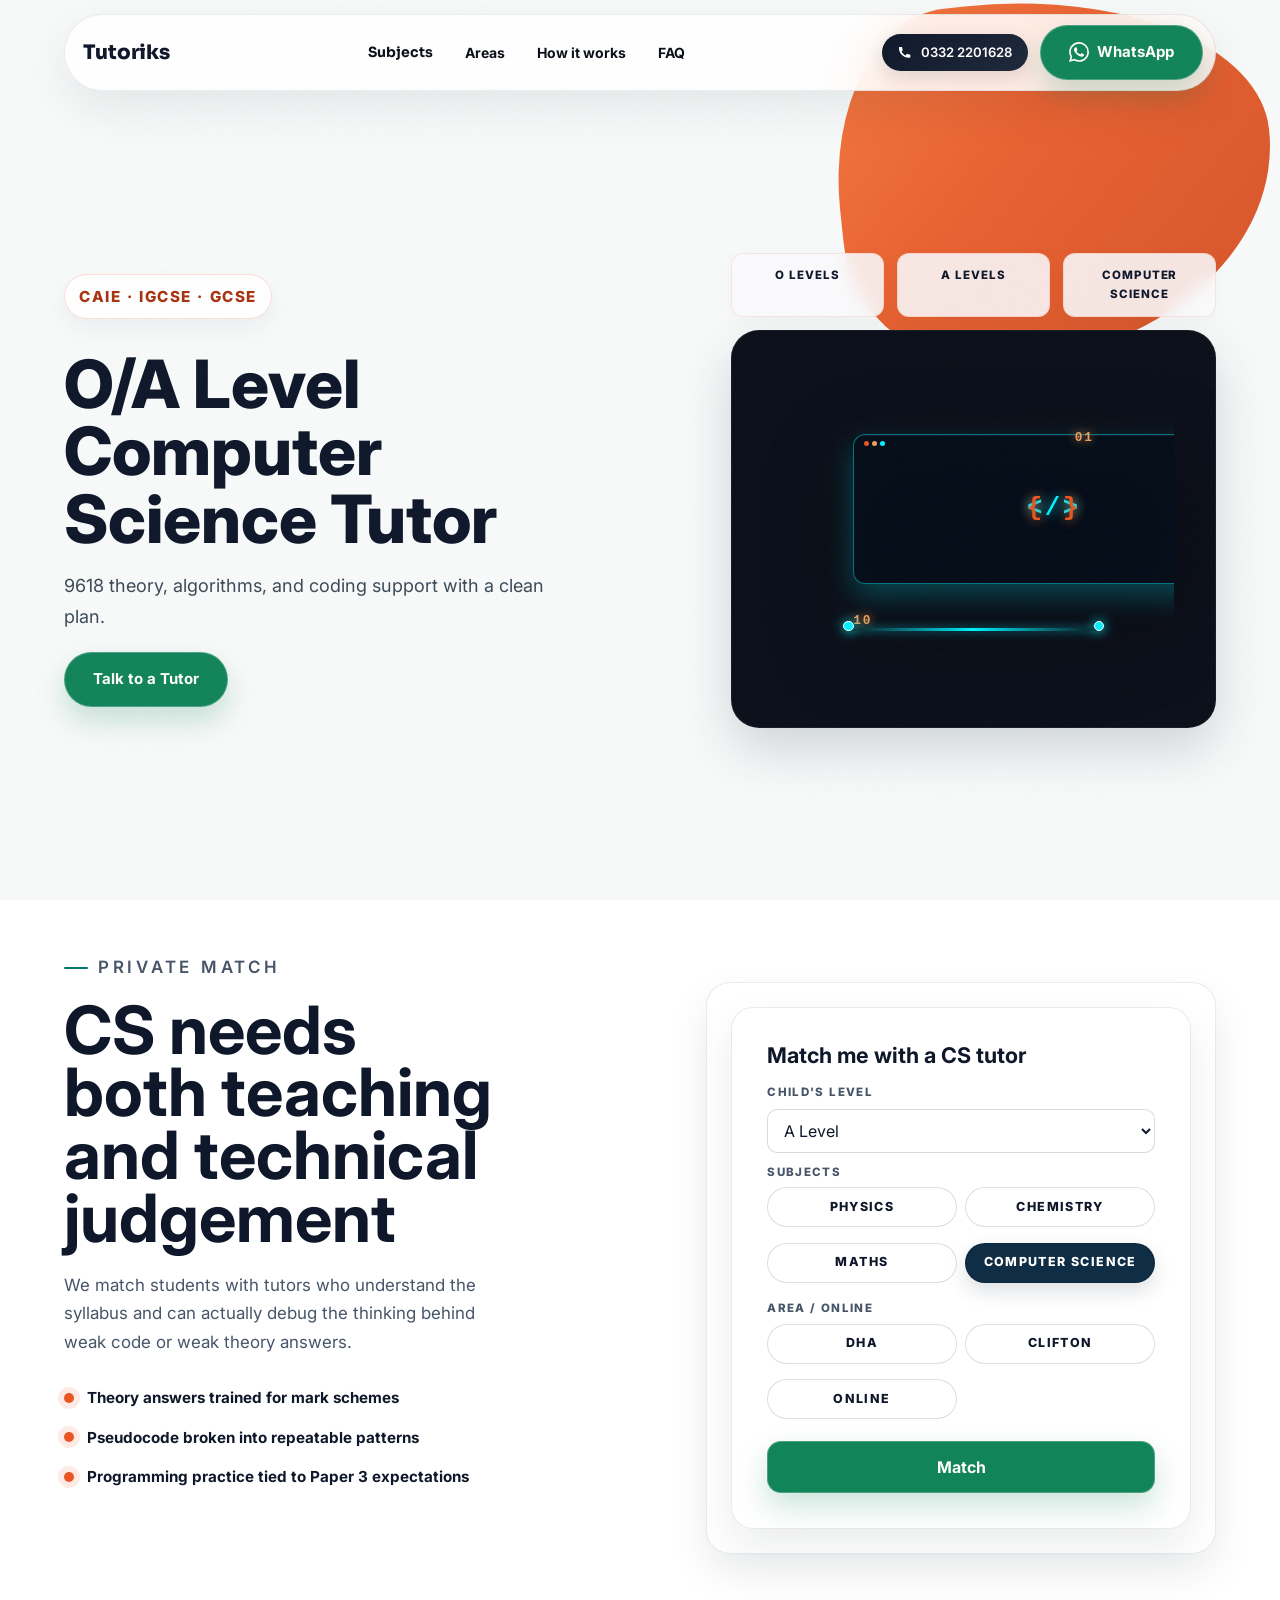
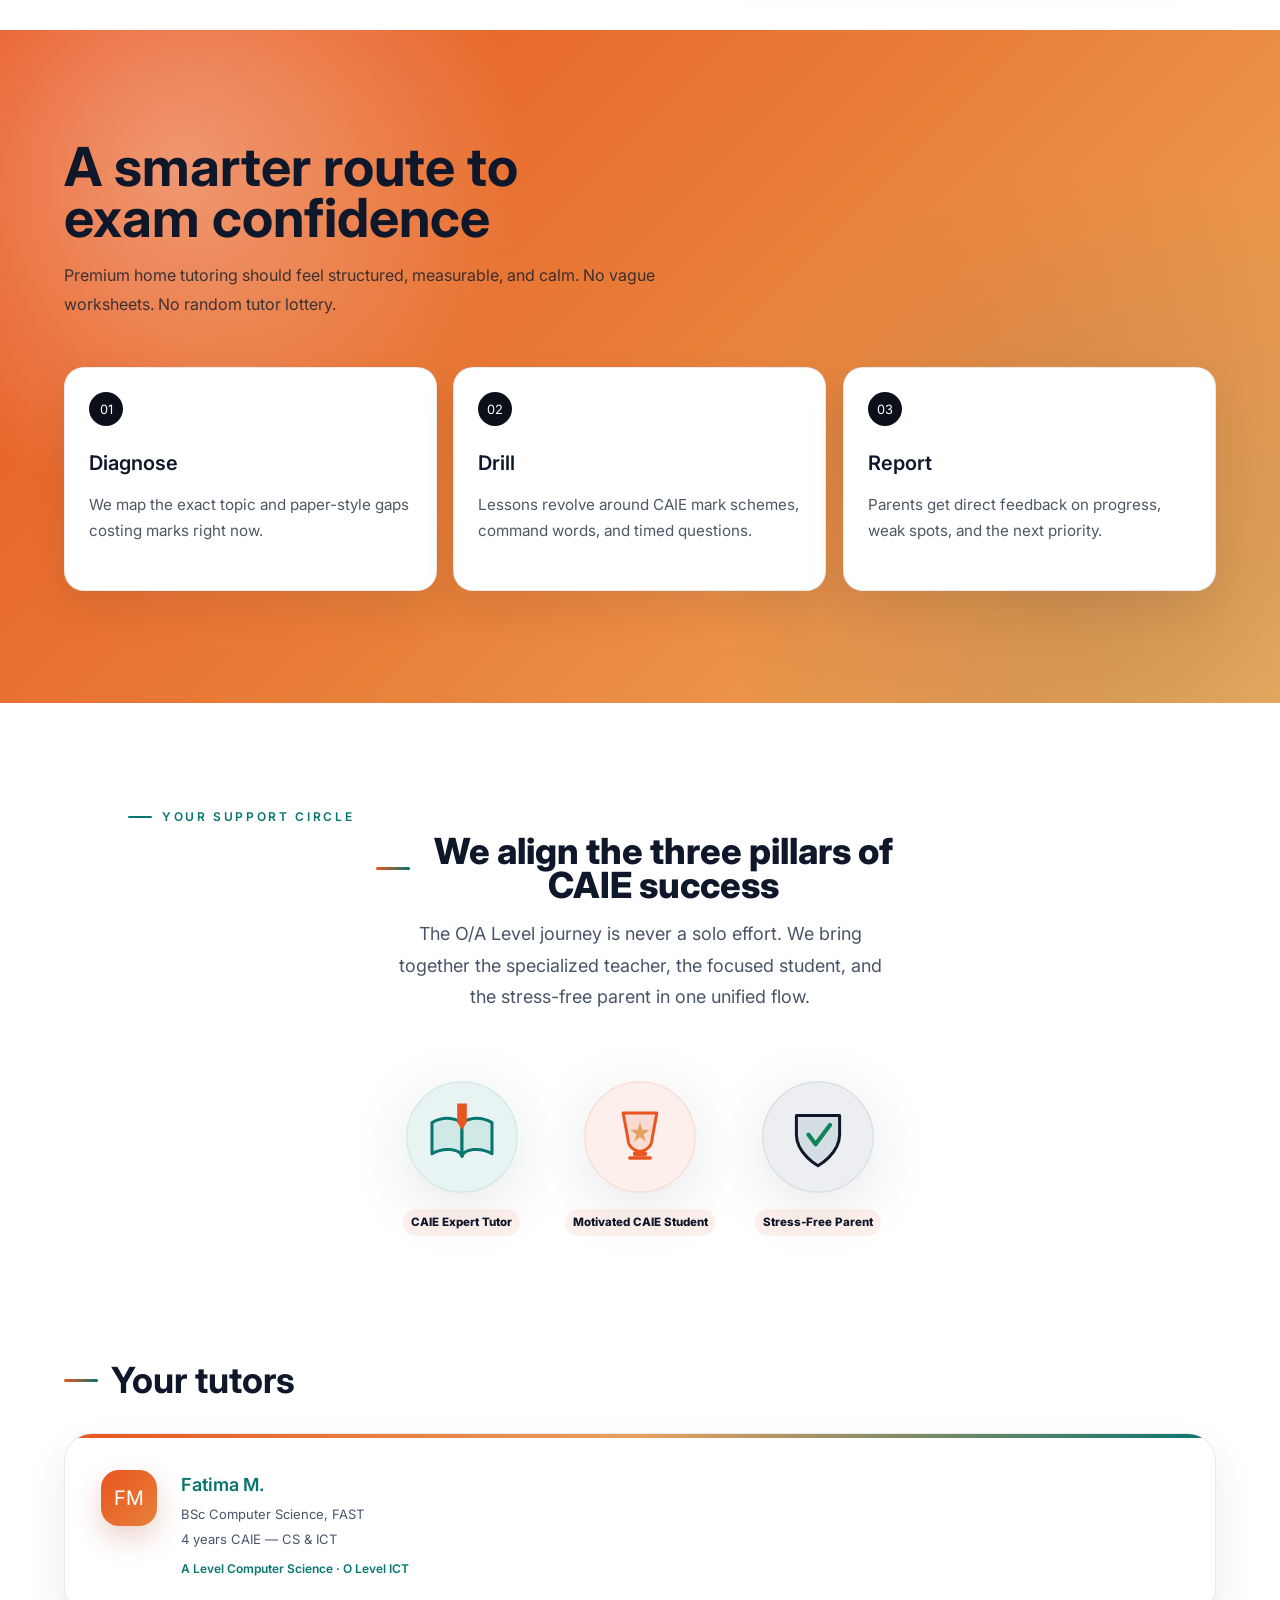
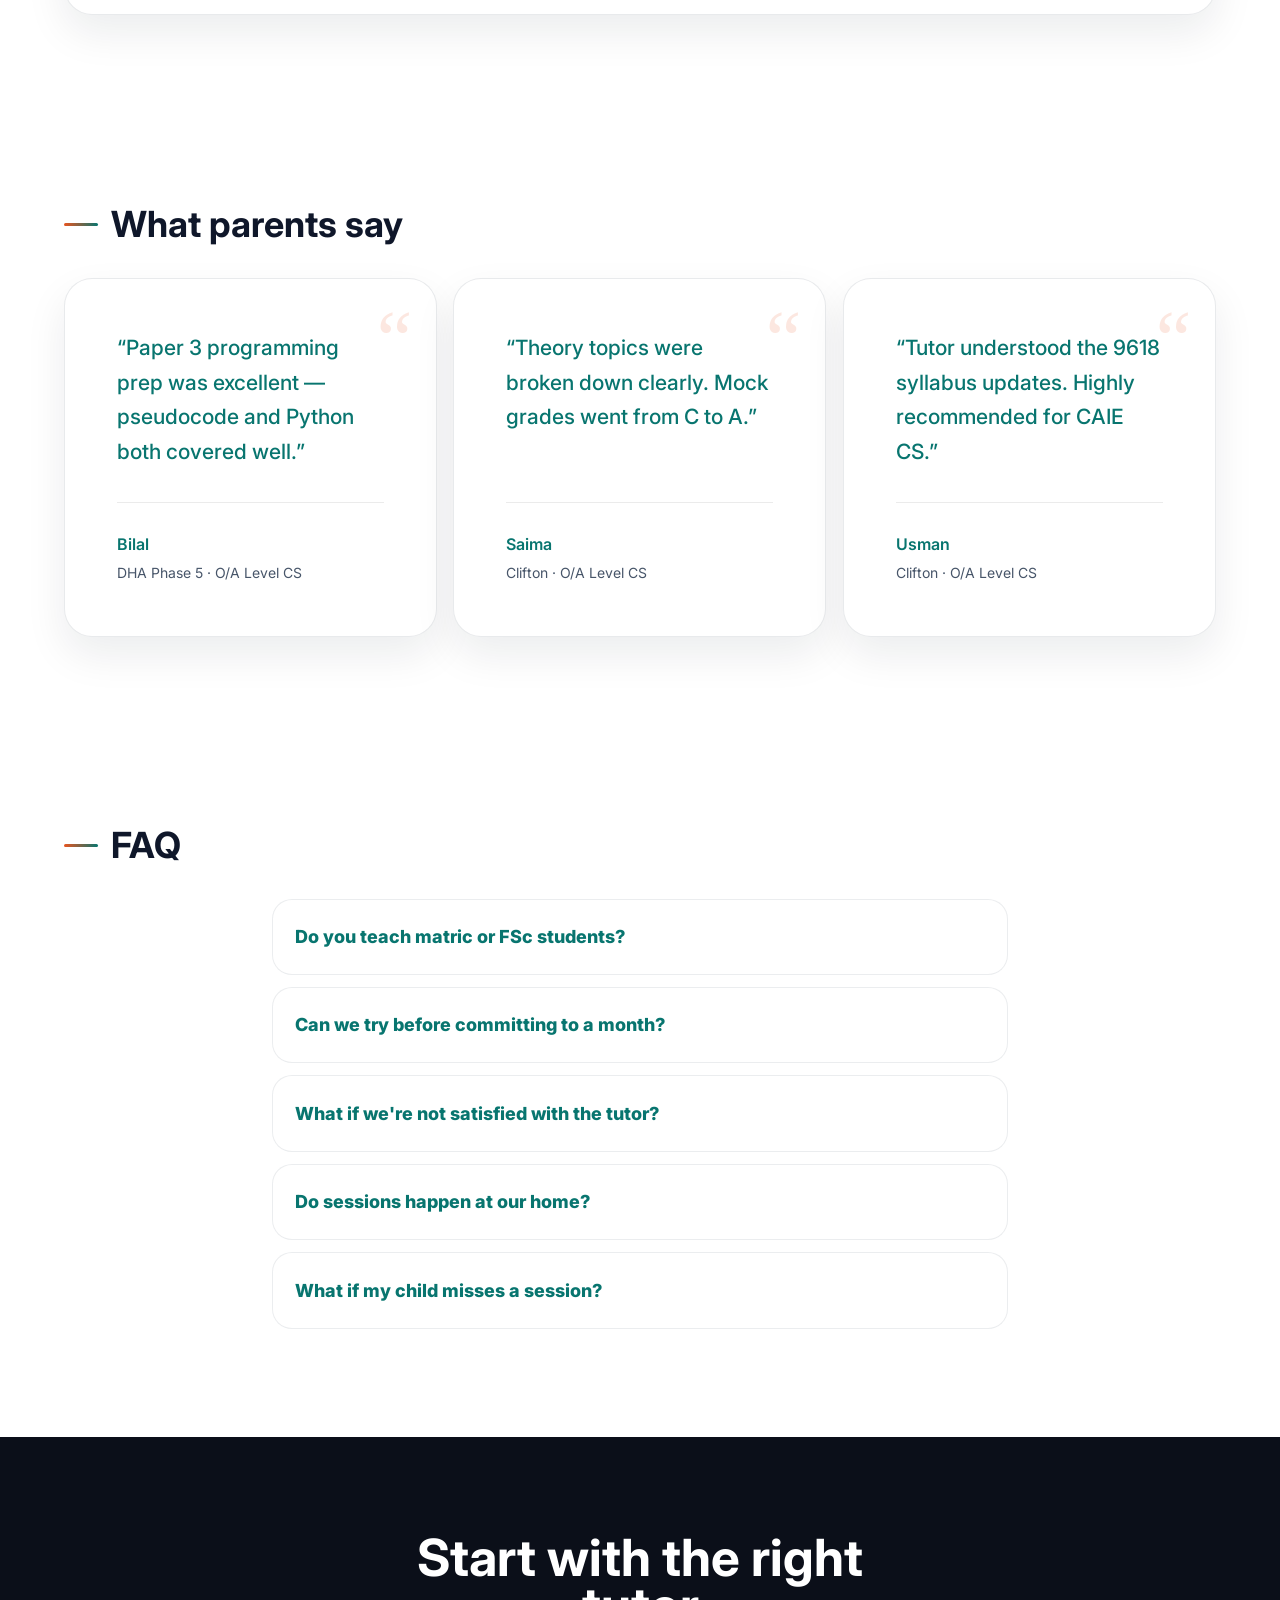
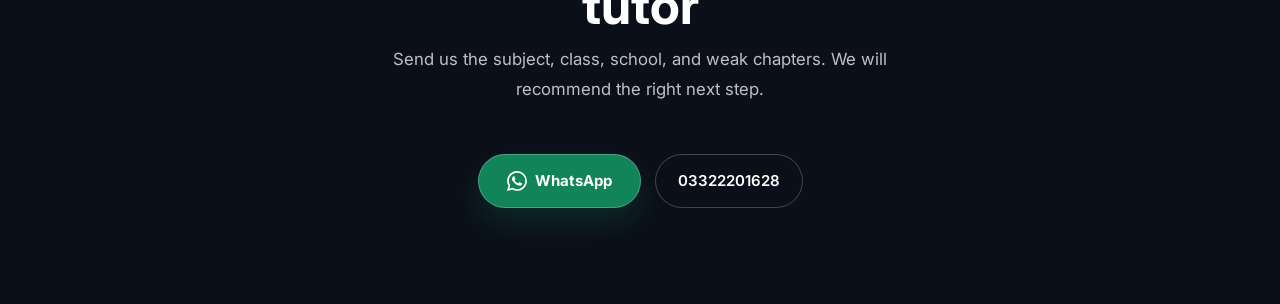
==== commit 31b8a7f4: "Add files via upload" ====
--- a/lp/cs/index.html
+++ b/lp/cs/index.html
@@ -28,49 +28,51 @@
     <a href="../../Main.html#how">How it works</a>
     <a href="../../Main.html#faq">FAQ</a>
   </div>
-  <a href="tel:+923322201628" class="nav-phone-pill">
-    <svg viewBox="0 0 24 24" xmlns="http://www.w3.org/2000/svg" aria-hidden="true"><path d="M6.615 10.193c1.513 3.142 4.05 5.676 7.195 7.192l2.428-2.43c.318-.318.786-.438 1.193-.283 1.31.527 2.724.813 4.194.813.653 0 1.182.53 1.182 1.183v3.864c0 .653-.53 1.183-1.183 1.183C10.22 22.333 1.667 13.78 1.667 3.148c0-.653.53-1.183 1.183-1.183h3.864c.653 0 1.183.53 1.183 1.183 0 1.47.286 2.884.813 4.194.155.407.035.875-.283 1.193l-2.812 2.398z"/></svg>
-    0332 2201628
-  </a>
-  <a href="#" class="btn btn-pill-white btn-wa-icon" data-wa><svg viewBox="0 0 24 24" xmlns="http://www.w3.org/2000/svg" width="18" height="18" fill="white" aria-hidden="true"><path d="M17.472 14.382c-.297-.149-1.758-.867-2.03-.967-.273-.099-.471-.148-.67.15-.197.297-.767.966-.94 1.164-.173.199-.347.223-.644.075-.297-.15-1.255-.463-2.39-1.475-.883-.788-1.48-1.761-1.653-2.059-.173-.297-.018-.458.13-.606.134-.133.298-.347.446-.52.149-.174.198-.298.298-.497.099-.198.05-.371-.025-.52-.075-.149-.669-1.612-.916-2.207-.242-.579-.487-.5-.669-.51-.173-.008-.371-.01-.57-.01-.198 0-.52.074-.792.372-.272.297-1.04 1.016-1.04 2.479 0 1.462 1.065 2.875 1.213 3.074.149.198 2.096 3.2 5.077 4.487.709.306 1.262.489 1.694.625.712.227 1.36.195 1.871.118.571-.085 1.758-.719 2.006-1.413.248-.694.248-1.289.173-1.413-.074-.124-.272-.198-.57-.347m-5.421 7.403h-.004a9.87 9.87 0 01-5.031-1.378l-.361-.214-3.741.982.998-3.648-.235-.374a9.86 9.86 0 01-1.51-5.26c.001-5.45 4.436-9.884 9.888-9.884 2.64 0 5.122 1.03 6.988 2.898a9.825 9.825 0 012.893 6.994c-.003 5.45-4.437 9.884-9.885 9.884m8.413-18.297A11.815 11.815 0 0012.05 0C5.495 0 .16 5.335.157 11.892c0 2.096.547 4.142 1.588 5.945L.057 24l6.305-1.654a11.882 11.882 0 005.683 1.448h.005c6.554 0 11.89-5.335 11.893-11.893a11.821 11.821 0 00-3.48-8.413Z"/></svg> WhatsApp</a>
-  <button type="button" class="nav-toggle" id="navToggle" aria-label="Open menu" aria-expanded="false">
-    <span class="nav-toggle-label">Menu</span>
-    <span class="nav-toggle-bars" aria-hidden="true"><span></span><span></span><span></span></span>
-  </button>
+  <div class="nav-right">
+    <a href="tel:+923322201628" class="nav-phone-pill">
+      <svg viewBox="0 0 24 24" xmlns="http://www.w3.org/2000/svg" aria-hidden="true"><path d="M6.615 10.193c1.513 3.142 4.05 5.676 7.195 7.192l2.428-2.43c.318-.318.786-.438 1.193-.283 1.31.527 2.724.813 4.194.813.653 0 1.182.53 1.182 1.183v3.864c0 .653-.53 1.183-1.183 1.183C10.22 22.333 1.667 13.78 1.667 3.148c0-.653.53-1.183 1.183-1.183h3.864c.653 0 1.183.53 1.183 1.183 0 1.47.286 2.884.813 4.194.155.407.035.875-.283 1.193l-2.812 2.398z"/></svg>
+      0332 2201628
+    </a>
+    <a href="#" class="btn btn-pill-white btn-wa-icon" data-wa><svg viewBox="0 0 24 24" xmlns="http://www.w3.org/2000/svg" width="18" height="18" fill="white" aria-hidden="true"><path d="M17.472 14.382c-.297-.149-1.758-.867-2.03-.967-.273-.099-.471-.148-.67.15-.197.297-.767.966-.94 1.164-.173.199-.347.223-.644.075-.297-.15-1.255-.463-2.39-1.475-.883-.788-1.48-1.761-1.653-2.059-.173-.297-.018-.458.13-.606.134-.133.298-.347.446-.52.149-.174.198-.298.298-.497.099-.198.05-.371-.025-.52-.075-.149-.669-1.612-.916-2.207-.242-.579-.487-.5-.669-.51-.173-.008-.371-.01-.57-.01-.198 0-.52.074-.792.372-.272.297-1.04 1.016-1.04 2.479 0 1.462 1.065 2.875 1.213 3.074.149.198 2.096 3.2 5.077 4.487.709.306 1.262.489 1.694.625.712.227 1.36.195 1.871.118.571-.085 1.758-.719 2.006-1.413.248-.694.248-1.289.173-1.413-.074-.124-.272-.198-.57-.347m-5.421 7.403h-.004a9.87 9.87 0 01-5.031-1.378l-.361-.214-3.741.982.998-3.648-.235-.374a9.86 9.86 0 01-1.51-5.26c.001-5.45 4.436-9.884 9.888-9.884 2.64 0 5.122 1.03 6.988 2.898a9.825 9.825 0 012.893 6.994c-.003 5.45-4.437 9.884-9.885 9.884m8.413-18.297A11.815 11.815 0 0012.05 0C5.495 0 .16 5.335.157 11.892c0 2.096.547 4.142 1.588 5.945L.057 24l6.305-1.654a11.882 11.882 0 005.683 1.448h.005c6.554 0 11.89-5.335 11.893-11.893a11.821 11.821 0 00-3.48-8.413Z"/></svg> WhatsApp</a>
+    <button type="button" class="nav-toggle" id="navToggle" aria-label="Open menu" aria-expanded="false">
+      <span class="nav-toggle-label">Menu</span>
+      <span class="nav-toggle-bars" aria-hidden="true"><span></span><span></span><span></span></span>
+    </button>
+  </div>
 </header>
 
 <section class="lp-hero">
-  <div class="lp-hero-art" aria-hidden="true">
+<div class="lp-hero-art" aria-hidden="true">
     <div class="lp-hero-metrics"><span>O Levels</span><span>A Levels</span><span>Computer Science</span></div>
     <div class="lp-hero-art-card">
-    <span class="lp-hero-studio lp-hero-studio--cs">
-      <span class="studio-board">
-        <span class="cs-monitor">
-          <span class="cs-code-line cs-code-line--one">&lt;/&gt;</span>
-          <span class="cs-code-line cs-code-line--two">{ }</span>
-    </span>
-  </div>
-        <span class="cs-binary cs-binary--one">01</span>
-        <span class="cs-binary cs-binary--two">10</span>
-        <span class="cs-circuit-path"></span>
-        <span class="cs-circuit-node cs-circuit-node--one"></span>
-        <span class="cs-circuit-node cs-circuit-node--two"></span>
+      <span class="lp-hero-studio lp-hero-studio--cs">
+        <span class="studio-board">
+          <span class="cs-monitor">
+            <span class="cs-code-line cs-code-line--one">&lt;/&gt;</span>
+            <span class="cs-code-line cs-code-line--two">{ }</span>
+          </span>
+          <span class="cs-binary cs-binary--one">01</span>
+          <span class="cs-binary cs-binary--two">10</span>
+          <span class="cs-circuit-path"></span>
+          <span class="cs-circuit-node cs-circuit-node--one"></span>
+          <span class="cs-circuit-node cs-circuit-node--two"></span>
+        </span>
+        <span class="studio-desk">
+          <span class="studio-student"></span>
+          <span class="studio-book"></span>
+        </span>
       </span>
-      <span class="studio-desk">
-        <span class="studio-student"></span>
-        <span class="studio-book"></span>
-      </span>
-    </span>
+    </div>
   </div>
   <div class="lp-hero-copy">
-  <p class="lp-kicker"><span>CAIE</span><span>·</span><span>IGCSE</span><span>·</span><span>GCSE</span></p>
-  <h1>O/A Level Computer Science Tutor</h1>
-  <p class="lede">9618 theory, algorithms, and coding support with a clean plan.</p>
-  <a href="#" class="btn btn-whatsapp" data-wa>Talk to a Tutor</a>
+  <p class="lp-kicker"><span>Cambridge Experts</span><span>·</span><span>Syllabus-Aligned</span></p>
+  <h1><span style="color: var(--teal);">CS theory</span> that finally sticks — and scores.</h1>
+  <p class="lede">Algorithms, pseudocode, and paper technique — taught exactly how Cambridge wants it answered.</p>
+  <a href="#" class="btn btn-wa-green btn-wa-icon" data-wa>Talk to a Tutor</a>
   <ul class="trust-bullets">
-    <li>IGCSE · GCSE · CAIE</li>
-    <li>Exam-led lessons</li>
-    <li>Parent updates</li>
+    <li>9618 · 2210 syllabus-mapped</li>
+    <li>Theory + coding technique</li>
+    <li>Parent update after every session</li>
   </ul>
   </div>
 </section>
@@ -189,7 +191,7 @@
         <div class="char-wrapper char-parent">
           <svg class="char-svg char-svg--parent" viewBox="0 0 100 100" xmlns="http://www.w3.org/2000/svg">
   <circle cx="50" cy="50" r="46" fill="#ECEEF1" stroke="#D5DDE5" stroke-width="1"/>
-  <path d="M32 32 L68 32 L68 48 C68 64, 50 74, 50 74 C50 74, 32 64, 32 48 Z" fill="#D5DDE5" stroke="#081F33" stroke-width="2.5" stroke-linejoin="round"/>
+  <path d="M32 32 L68 32 L68 48 C68 64, 50 74, 50 74 C50 74, 32 64, 32 48 Z" fill="#D5DDE5" stroke="#0F172A" stroke-width="2.5" stroke-linejoin="round"/>
   <path d="M42 48 L48 56 L60 40" fill="none" stroke="#12845A" stroke-width="3.5" stroke-linecap="round" stroke-linejoin="round"/>
 </svg>
           <span class="char-label">Stress-Free Parent</span>
--- a/styles.css
+++ b/styles.css
@@ -1,24 +1,24 @@
 /* Tutoriks — premium minimalist 2026 palette */
 @import url('https://fonts.googleapis.com/css2?family=DM+Sans:wght@400;500;700&family=Outfit:wght@400;500;700&family=Poppins:wght@400;500;700;800;900&family=Space+Grotesk:wght@400;500;600;700&display=swap');
 :root {
-  --cream: #FAFAFA;
-  --cream-deep: #F3F4F6;
-  --cream-band: #E5E7EB;
+  --cream: #FFFFFF;
+  --cream-deep: #F8FAFC;
+  --cream-band: #E2E8F0;
   --surface: #FFFFFF;
-  --ink: #07182A;
-  --ink-muted: #52616D;
-  --ink-soft: #7E8A93;
+  --ink: #0F172A;
+  --ink-muted: #475569;
+  --ink-soft: #64748B;
   --teal: #08756F;
-  --teal-deep: #081F33;
+  --teal-deep: #0B0F19;
   --teal-light: #22A59A;
   --teal-soft: rgba(8, 117, 111, 0.1);
-  --sand: #F9FAFB;
-  --sand-deep: #F3F4F6;
+  --sand: #F8FAFC;
+  --sand-deep: #F1F5F9;
   --warm-accent: #E85520;
   --warm-accent-deep: #A83210;
-  --shadow-sm: 0 4px 20px rgba(7, 24, 42, 0.05);
-  --shadow-md: 0 16px 40px rgba(7, 24, 42, 0.08);
-  --shadow-lg: 0 32px 80px rgba(7, 24, 42, 0.12);
+  --shadow-sm: 0 4px 20px rgba(15, 23, 42, 0.03);
+  --shadow-md: 0 16px 40px rgba(15, 23, 42, 0.06);
+  --shadow-lg: 0 32px 80px rgba(15, 23, 42, 0.09);
   /* Legacy names — same variable names, new values */
   --blue: var(--teal);
   --blue-deep: var(--teal-deep);
@@ -37,7 +37,6 @@
   --wa-hover: #0B6B49;
   --wa-shadow: rgba(18, 132, 90, 0.24);
   --ink-on-white: var(--teal);
-  --ink-muted: #526174;
   --text: var(--ink);
   --text-muted: var(--ink-muted);
   --bg: var(--cream);
@@ -54,7 +53,7 @@
   --radius-pill: 999px;
   --radius-card: 16px;
   --radius-feature: clamp(20px, 3vw, 28px);
-  --hairline: rgba(8, 31, 51, 0.08);
+  --hairline: rgba(15, 23, 42, 0.08);
 }
 
 *, *::before, *::after { box-sizing: border-box; margin: 0; padding: 0; }
@@ -88,9 +87,9 @@
   pointer-events: none;
   z-index: 0;
   background:
-    radial-gradient(ellipse 58% 42% at 100% 8%, rgba(232, 85, 32, 0.05) 0%, transparent 58%),
+    radial-gradient(ellipse 58% 42% at 100% 8%, rgba(0, 180, 216, 0.05) 0%, transparent 58%),
     radial-gradient(ellipse 42% 32% at 0% 92%, rgba(8, 117, 111, 0.03) 0%, transparent 60%),
-    linear-gradient(180deg, #FFFFFF 0%, #FAFAFA 100%);
+    linear-gradient(180deg, #FFFFFF 0%, #F8FAFC 100%);
 }
 
 body::after {
@@ -278,28 +277,29 @@
 .nav-phone-pill {
   display: inline-flex;
   align-items: center;
-  gap: 8px;
-  padding: 10px 20px;
+  gap: 6px;
+  padding: 8px 16px;
   border-radius: 999px;
-  background: linear-gradient(135deg, #081F33 0%, #0F2D44 100%);
-  color: #fff;
-  font-family: var(--font-body);
-  font-size: 0.92rem;
-  font-weight: 700;
+  background: linear-gradient(135deg, #0F172A 0%, #1E293B 100%);
+  color: #ffffff !important;
+  font-family: 'Inter', sans-serif !important;
+  font-size: 0.82rem !important;
+  font-weight: 600 !important;
   text-decoration: none;
-  box-shadow: 0 6px 18px rgba(8, 31, 51, 0.22);
+  box-shadow: 0 6px 18px rgba(15, 23, 42, 0.12);
   transition: all 0.2s ease;
   white-space: nowrap;
+  min-height: 36px;
 }
 .nav-phone-pill:hover {
-  background: linear-gradient(135deg, #0F2D44 0%, #081F33 100%);
-  box-shadow: 0 8px 24px rgba(8, 31, 51, 0.30);
+  background: linear-gradient(135deg, #1E293B 0%, #0F172A 100%);
+  box-shadow: 0 8px 24px rgba(15, 23, 42, 0.22);
   transform: translateY(-1px);
 }
 .nav-phone-pill svg {
-  width: 16px;
-  height: 16px;
-  fill: #fff;
+  width: 13px;
+  height: 13px;
+  fill: #ffffff !important;
   flex-shrink: 0;
 }
 .nav-links {
@@ -338,7 +338,7 @@
     min-height: 58px;
     padding: 6px 12px 6px 16px;
     flex-wrap: nowrap;
-    overflow: hidden;
+    overflow: visible;
   }
 
   .nav-links,
@@ -387,7 +387,7 @@
     flex-direction: column;
     background: rgba(250, 252, 255, 0.96);
     padding: 12px;
-    border: 1px solid rgba(232, 85, 32, 0.16);
+    border: 1px solid rgba(15, 23, 42, 0.08);
     border-radius: 20px;
     box-shadow: 0 16px 44px rgba(7, 24, 42, 0.15);
     backdrop-filter: blur(20px);
@@ -396,10 +396,6 @@
 
   .site-header nav {
     position: relative;
-  }
-
-  .site-footer [data-phone] {
-    display: none;
   }
 }
 
@@ -928,7 +924,7 @@
 }
 
 .scene-board {
-  fill: rgba(8, 31, 51, 0.94);
+  fill: var(--teal-deep);
   stroke: rgba(245, 247, 250, 0.18);
   stroke-width: 2;
 }
@@ -1195,21 +1191,18 @@
   position: relative;
   min-height: clamp(30rem, 42vw, 34rem);
   padding: clamp(1.2rem, 2.8vw, 1.65rem);
-  border: 1px solid rgba(232, 85, 32, 0.14);
+  border: 1px solid rgba(232, 85, 32, 0.22);
   border-radius: clamp(24px, 4vw, 34px);
   background:
-    radial-gradient(circle at 82% 18%, rgba(232, 150, 80, 0.22), transparent 30%),
-    linear-gradient(rgba(8, 31, 51, 0.03) 1px, transparent 1px),
-    linear-gradient(90deg, rgba(8, 31, 51, 0.03) 1px, transparent 1px),
-    rgba(250, 250, 252, 0.78);
-  background-size: auto, 34px 34px, 34px 34px, auto;
+    radial-gradient(circle at 82% 18%, rgba(232, 100, 40, 0.18), transparent 38%),
+    radial-gradient(circle at 15% 80%, rgba(8, 117, 111, 0.12), transparent 40%),
+    linear-gradient(160deg, #0F172A 0%, #0B0F19 100%);
+  background-size: auto, auto, auto;
   box-shadow:
-    0 28px 76px rgba(7, 24, 42, 0.11),
-    inset 0 1px 0 rgba(255, 255, 255, 0.7);
+    0 28px 76px rgba(0, 0, 0, 0.38),
+    inset 0 1px 0 rgba(255, 255, 255, 0.06);
   overflow: hidden;
   isolation: isolate;
-  backdrop-filter: blur(18px);
-  -webkit-backdrop-filter: blur(18px);
 }
 
 .match-filter::after {
@@ -1244,7 +1237,7 @@
 
 .filter-ring {
   fill: none;
-  stroke: rgba(8, 31, 51, 0.2);
+  stroke: rgba(255, 255, 255, 0.16);
   stroke-width: 4;
   stroke-dasharray: 18 12;
   transform-origin: 105px 105px;
@@ -1272,12 +1265,13 @@
 .filter-label {
   max-width: 14rem;
   margin: 0 0 clamp(1.2rem, 3vw, 1.6rem);
-  color: var(--warm-accent-deep);
+  color: #F8FAFC;
   font-size: 0.74rem;
   font-weight: 900;
   letter-spacing: 0.12em;
   line-height: 1.45;
   text-transform: uppercase;
+  text-shadow: 0 1px 8px rgba(0,0,0,0.35);
 }
 
 .filter-stack {
@@ -1292,10 +1286,10 @@
   gap: 0.9rem;
   align-items: start;
   padding: 1rem;
-  border: 1px solid rgba(8, 31, 51, 0.08);
+  border: 1px solid rgba(255, 255, 255, 0.08);
   border-radius: 20px;
-  background: rgba(255, 255, 255, 0.72);
-  box-shadow: 0 10px 26px rgba(7, 24, 42, 0.07);
+  background: rgba(255, 255, 255, 0.06);
+  box-shadow: 0 10px 30px rgba(0, 0, 0, 0.16);
   transform: translateX(0);
   transition: transform 0.3s ease, border-color 0.3s ease, box-shadow 0.3s ease, background 0.3s ease;
   backdrop-filter: blur(14px);
@@ -1304,9 +1298,10 @@
 
 .filter-card:hover {
   transform: translateX(-6px);
-  background: rgba(255, 255, 255, 0.88);
-  border-color: rgba(232, 85, 32, 0.3);
-  box-shadow: 0 18px 38px rgba(7, 24, 42, 0.1);
+  background: rgba(255, 255, 255, 0.11);
+  border-color: rgba(232, 85, 32, 0.55);
+  border-left: 3px solid var(--warm-accent);
+  box-shadow: 0 18px 38px rgba(0, 0, 0, 0.28), -4px 0 0 rgba(232, 85, 32, 0.4);
 }
 
 .filter-x {
@@ -1341,14 +1336,14 @@
 
 .filter-card h3 {
   margin: 0 0 0.22rem;
-  color: var(--ink);
+  color: #FFFFFF;
   font-size: clamp(1rem, 1.7vw, 1.12rem);
   font-weight: 850;
 }
 
 .filter-card p {
   margin: 0;
-  color: var(--ink-muted);
+  color: #CBD5E1;
   font-size: 0.9rem;
   line-height: 1.58;
 }
@@ -1356,28 +1351,46 @@
 .filter-result {
   display: grid;
   gap: 0.5rem;
-  margin-top: 1.5rem;
-  padding: 1.35rem 1.5rem;
+  margin-top: 1.75rem;
+  padding: 1.45rem 1.6rem;
   border-radius: 20px;
+  border: 1.5px solid rgba(34, 197, 120, 0.35);
   background:
-    radial-gradient(circle at 74% 22%, rgba(8, 117, 111, 0.22), transparent 55%),
-    radial-gradient(circle at 30% 30%, rgba(255, 255, 255, 0.04), transparent 50%),
-    linear-gradient(145deg, #06121E, #0A1E2E);
+    radial-gradient(circle at 80% 20%, rgba(34, 197, 120, 0.22), transparent 50%),
+    radial-gradient(circle at 10% 80%, rgba(8, 180, 120, 0.18), transparent 50%),
+    linear-gradient(145deg, #064E38 0%, #073D2C 60%, #052E20 100%);
   color: var(--white);
-  box-shadow: 0 20px 46px rgba(7, 24, 42, 0.18);
+  box-shadow:
+    0 24px 56px rgba(6, 78, 56, 0.45),
+    0 0 0 1px rgba(34, 197, 120, 0.15) inset,
+    0 1px 0 rgba(255, 255, 255, 0.12) inset;
+  position: relative;
+  overflow: hidden;
+}
+
+.filter-result::before {
+  content: '';
+  position: absolute;
+  top: 0;
+  left: 0;
+  right: 0;
+  height: 2px;
+  background: linear-gradient(90deg, transparent, rgba(34, 220, 130, 0.7), transparent);
+  border-radius: 20px 20px 0 0;
 }
 
 .filter-result span {
-  color: #E8A060;
+  color: #6EE7B7;
   font-size: 0.72rem;
   font-weight: 900;
-  letter-spacing: 0.12em;
+  letter-spacing: 0.14em;
   text-transform: uppercase;
 }
 
 .filter-result strong {
-  font-size: clamp(0.98rem, 1.8vw, 1.12rem);
+  font-size: clamp(0.98rem, 1.8vw, 1.15rem);
   line-height: 1.45;
+  color: #ECFDF5;
 }
 
 .match-filter:is(:hover, :active) .filter-ring--one {
@@ -1795,7 +1808,7 @@
   border-radius: 20px;
   background:
     radial-gradient(circle at 74% 22%, rgba(232, 85, 32, 0.2), transparent 45%),
-    linear-gradient(145deg, #071626, #0c2338);
+    linear-gradient(145deg, #0F172A, #0B0F19);
   box-shadow:
     inset 0 1px 0 rgba(255, 255, 255, 0.08),
     0 12px 32px rgba(7, 24, 42, 0.28);
@@ -2596,12 +2609,12 @@
   border: none;
   border-radius: clamp(24px, 4vw, 34px);
   background:
-    radial-gradient(circle at 30% 30%, rgba(8, 117, 111, 0.18), transparent 45%),
-    radial-gradient(circle at 80% 80%, rgba(232, 85, 32, 0.12), transparent 40%),
-    var(--ink);
+    radial-gradient(circle at 30% 30%, rgba(8, 117, 111, 0.15), transparent 45%),
+    radial-gradient(circle at 80% 80%, rgba(232, 85, 32, 0.14), transparent 40%),
+    linear-gradient(160deg, #0F172A 0%, #0B0F19 100%);
   box-shadow:
-    0 32px 80px rgba(7, 24, 42, 0.18),
-    inset 0 1px 0 rgba(255, 255, 255, 0.08);
+    0 32px 80px rgba(0, 0, 0, 0.38),
+    inset 0 1px 0 rgba(255, 255, 255, 0.06);
   overflow: hidden;
   position: relative;
 }
@@ -3283,7 +3296,7 @@
   align-items: center;
   justify-content: space-between;
   padding: 1.25rem 1.75rem;
-  background: #081F33;
+  background: var(--teal-deep);
   border-bottom: 1px dashed rgba(255,255,255,0.14);
 }
 
@@ -3293,7 +3306,7 @@
   font-weight: 800;
   letter-spacing: 0.18em;
   text-transform: uppercase;
-  color: rgba(255,255,255,0.60);
+  color: #FFFFFF !important;
 }
 
 .receipt-dot {
@@ -3334,14 +3347,16 @@
   font-family: var(--font-display);
   font-size: clamp(1rem, 2vw, 1.2rem);
   font-weight: 600;
-  color: #081F33;
+  color: var(--ink);
   line-height: 1.55;
   transition: opacity 0.25s ease;
 }
 
 #matcherSummary strong {
-  color: var(--wa);
+  color: var(--teal);
   font-weight: 800;
+  border-bottom: 1.5px dashed rgba(8, 117, 111, 0.35);
+  padding-bottom: 1px;
 }
 
 /* Dashed separator */
@@ -4118,7 +4133,6 @@
 
   /* ── FOOTER ─────────────────────────────────── */
   .footer-grid { grid-template-columns: 1fr; gap: 1.75rem; }
-  .site-footer [data-phone] { display: none; }
 
   /* ── DISABLE HOVER TRANSFORMS ON TOUCH ──────── */
   .card:hover,
@@ -4214,7 +4228,7 @@
 
 .filter-node {
   fill: #fff;
-  stroke: rgba(232, 85, 32, 0.28);
+  stroke: rgba(232, 85, 32, 0.65);
   stroke-width: 2.2;
   filter: drop-shadow(0 6px 12px rgba(7, 24, 42, 0.12));
   transition: stroke 0.3s ease, fill 0.3s ease, filter 0.3s ease;
@@ -4254,7 +4268,7 @@
 /* Connecting paths flow animation */
 .filter-connect {
   fill: none;
-  stroke: rgba(232, 85, 32, 0.3);
+  stroke: rgba(232, 85, 32, 0.65);
   stroke-width: 2.5;
   stroke-linecap: round;
   stroke-linejoin: round;
@@ -4426,18 +4440,6 @@
   background: #F8FAFA;
 }
 
-.hero::before,
-.lp-hero::before {
-  right: max(-3rem, -4vw);
-  top: 7.25rem;
-  width: clamp(8rem, 18vw, 16rem);
-  height: clamp(8rem, 18vw, 16rem);
-  border-radius: 999px;
-  background: var(--warm-accent);
-  opacity: 0.12;
-  transform: none;
-}
-
 .hero::after {
   opacity: 0.42;
   background-image:
@@ -4459,8 +4461,6 @@
   box-shadow: 0 18px 46px rgba(7, 24, 42, 0.08);
 }
 
-.nav-phone-pill,
-.lp-header .nav-phone-pill,
 .btn-pill-white,
 .btn-whatsapp,
 .btn-wa-green,
@@ -4474,8 +4474,6 @@
   box-shadow: 0 14px 30px rgba(18, 132, 90, 0.22);
 }
 
-.nav-phone-pill:hover,
-.lp-header .nav-phone-pill:hover,
 .btn-pill-white:hover,
 .btn-whatsapp:hover,
 .btn-wa-green:hover,
@@ -4517,10 +4515,17 @@
 }
 
 .lp-hero-art-card,
-.subject-studio .studio-board,
-.match-filter {
+.subject-studio .studio-board {
   background: var(--teal-deep);
   box-shadow: 0 22px 52px rgba(7, 24, 42, 0.16);
+}
+
+.match-filter {
+  background:
+    radial-gradient(circle at 82% 18%, rgba(232, 100, 40, 0.18), transparent 38%),
+    radial-gradient(circle at 15% 80%, rgba(8, 117, 111, 0.12), transparent 40%),
+    linear-gradient(160deg, #0F172A 0%, #0B0F19 100%);
+  box-shadow: 0 28px 76px rgba(0, 0, 0, 0.38), inset 0 1px 0 rgba(255,255,255,0.06);
 }
 
 .subject-card {
--- a/styles.css
+++ b/styles.css
@@ -1,24 +1,24 @@
 /* Tutoriks — premium minimalist 2026 palette */
 @import url('https://fonts.googleapis.com/css2?family=DM+Sans:wght@400;500;700&family=Outfit:wght@400;500;700&family=Poppins:wght@400;500;700;800;900&family=Space+Grotesk:wght@400;500;600;700&display=swap');
 :root {
-  --cream: #FAFAFA;
-  --cream-deep: #F3F4F6;
-  --cream-band: #E5E7EB;
+  --cream: #FFFFFF;
+  --cream-deep: #F8FAFC;
+  --cream-band: #E2E8F0;
   --surface: #FFFFFF;
-  --ink: #07182A;
-  --ink-muted: #52616D;
-  --ink-soft: #7E8A93;
+  --ink: #0F172A;
+  --ink-muted: #475569;
+  --ink-soft: #64748B;
   --teal: #08756F;
-  --teal-deep: #081F33;
+  --teal-deep: #0B0F19;
   --teal-light: #22A59A;
   --teal-soft: rgba(8, 117, 111, 0.1);
-  --sand: #F9FAFB;
-  --sand-deep: #F3F4F6;
+  --sand: #F8FAFC;
+  --sand-deep: #F1F5F9;
   --warm-accent: #E85520;
   --warm-accent-deep: #A83210;
-  --shadow-sm: 0 4px 20px rgba(7, 24, 42, 0.05);
-  --shadow-md: 0 16px 40px rgba(7, 24, 42, 0.08);
-  --shadow-lg: 0 32px 80px rgba(7, 24, 42, 0.12);
+  --shadow-sm: 0 4px 20px rgba(15, 23, 42, 0.03);
+  --shadow-md: 0 16px 40px rgba(15, 23, 42, 0.06);
+  --shadow-lg: 0 32px 80px rgba(15, 23, 42, 0.09);
   /* Legacy names — same variable names, new values */
   --blue: var(--teal);
   --blue-deep: var(--teal-deep);
@@ -37,7 +37,6 @@
   --wa-hover: #0B6B49;
   --wa-shadow: rgba(18, 132, 90, 0.24);
   --ink-on-white: var(--teal);
-  --ink-muted: #526174;
   --text: var(--ink);
   --text-muted: var(--ink-muted);
   --bg: var(--cream);
@@ -54,7 +53,7 @@
   --radius-pill: 999px;
   --radius-card: 16px;
   --radius-feature: clamp(20px, 3vw, 28px);
-  --hairline: rgba(8, 31, 51, 0.08);
+  --hairline: rgba(15, 23, 42, 0.08);
 }
 
 *, *::before, *::after { box-sizing: border-box; margin: 0; padding: 0; }
@@ -88,9 +87,9 @@
   pointer-events: none;
   z-index: 0;
   background:
-    radial-gradient(ellipse 58% 42% at 100% 8%, rgba(232, 85, 32, 0.05) 0%, transparent 58%),
+    radial-gradient(ellipse 58% 42% at 100% 8%, rgba(0, 180, 216, 0.05) 0%, transparent 58%),
     radial-gradient(ellipse 42% 32% at 0% 92%, rgba(8, 117, 111, 0.03) 0%, transparent 60%),
-    linear-gradient(180deg, #FFFFFF 0%, #FAFAFA 100%);
+    linear-gradient(180deg, #FFFFFF 0%, #F8FAFC 100%);
 }
 
 body::after {
@@ -278,28 +277,29 @@
 .nav-phone-pill {
   display: inline-flex;
   align-items: center;
-  gap: 8px;
-  padding: 10px 20px;
+  gap: 6px;
+  padding: 8px 16px;
   border-radius: 999px;
-  background: linear-gradient(135deg, #081F33 0%, #0F2D44 100%);
-  color: #fff;
-  font-family: var(--font-body);
-  font-size: 0.92rem;
-  font-weight: 700;
+  background: linear-gradient(135deg, #0F172A 0%, #1E293B 100%);
+  color: #ffffff !important;
+  font-family: 'Inter', sans-serif !important;
+  font-size: 0.82rem !important;
+  font-weight: 600 !important;
   text-decoration: none;
-  box-shadow: 0 6px 18px rgba(8, 31, 51, 0.22);
+  box-shadow: 0 6px 18px rgba(15, 23, 42, 0.12);
   transition: all 0.2s ease;
   white-space: nowrap;
+  min-height: 36px;
 }
 .nav-phone-pill:hover {
-  background: linear-gradient(135deg, #0F2D44 0%, #081F33 100%);
-  box-shadow: 0 8px 24px rgba(8, 31, 51, 0.30);
+  background: linear-gradient(135deg, #1E293B 0%, #0F172A 100%);
+  box-shadow: 0 8px 24px rgba(15, 23, 42, 0.22);
   transform: translateY(-1px);
 }
 .nav-phone-pill svg {
-  width: 16px;
-  height: 16px;
-  fill: #fff;
+  width: 13px;
+  height: 13px;
+  fill: #ffffff !important;
   flex-shrink: 0;
 }
 .nav-links {
@@ -338,7 +338,7 @@
     min-height: 58px;
     padding: 6px 12px 6px 16px;
     flex-wrap: nowrap;
-    overflow: hidden;
+    overflow: visible;
   }
 
   .nav-links,
@@ -387,7 +387,7 @@
     flex-direction: column;
     background: rgba(250, 252, 255, 0.96);
     padding: 12px;
-    border: 1px solid rgba(232, 85, 32, 0.16);
+    border: 1px solid rgba(15, 23, 42, 0.08);
     border-radius: 20px;
     box-shadow: 0 16px 44px rgba(7, 24, 42, 0.15);
     backdrop-filter: blur(20px);
@@ -396,10 +396,6 @@
 
   .site-header nav {
     position: relative;
-  }
-
-  .site-footer [data-phone] {
-    display: none;
   }
 }
 
@@ -928,7 +924,7 @@
 }
 
 .scene-board {
-  fill: rgba(8, 31, 51, 0.94);
+  fill: var(--teal-deep);
   stroke: rgba(245, 247, 250, 0.18);
   stroke-width: 2;
 }
@@ -1195,21 +1191,18 @@
   position: relative;
   min-height: clamp(30rem, 42vw, 34rem);
   padding: clamp(1.2rem, 2.8vw, 1.65rem);
-  border: 1px solid rgba(232, 85, 32, 0.14);
+  border: 1px solid rgba(232, 85, 32, 0.22);
   border-radius: clamp(24px, 4vw, 34px);
   background:
-    radial-gradient(circle at 82% 18%, rgba(232, 150, 80, 0.22), transparent 30%),
-    linear-gradient(rgba(8, 31, 51, 0.03) 1px, transparent 1px),
-    linear-gradient(90deg, rgba(8, 31, 51, 0.03) 1px, transparent 1px),
-    rgba(250, 250, 252, 0.78);
-  background-size: auto, 34px 34px, 34px 34px, auto;
+    radial-gradient(circle at 82% 18%, rgba(232, 100, 40, 0.18), transparent 38%),
+    radial-gradient(circle at 15% 80%, rgba(8, 117, 111, 0.12), transparent 40%),
+    linear-gradient(160deg, #0F172A 0%, #0B0F19 100%);
+  background-size: auto, auto, auto;
   box-shadow:
-    0 28px 76px rgba(7, 24, 42, 0.11),
-    inset 0 1px 0 rgba(255, 255, 255, 0.7);
+    0 28px 76px rgba(0, 0, 0, 0.38),
+    inset 0 1px 0 rgba(255, 255, 255, 0.06);
   overflow: hidden;
   isolation: isolate;
-  backdrop-filter: blur(18px);
-  -webkit-backdrop-filter: blur(18px);
 }
 
 .match-filter::after {
@@ -1244,7 +1237,7 @@
 
 .filter-ring {
   fill: none;
-  stroke: rgba(8, 31, 51, 0.2);
+  stroke: rgba(255, 255, 255, 0.16);
   stroke-width: 4;
   stroke-dasharray: 18 12;
   transform-origin: 105px 105px;
@@ -1272,12 +1265,13 @@
 .filter-label {
   max-width: 14rem;
   margin: 0 0 clamp(1.2rem, 3vw, 1.6rem);
-  color: var(--warm-accent-deep);
+  color: #F8FAFC;
   font-size: 0.74rem;
   font-weight: 900;
   letter-spacing: 0.12em;
   line-height: 1.45;
   text-transform: uppercase;
+  text-shadow: 0 1px 8px rgba(0,0,0,0.35);
 }
 
 .filter-stack {
@@ -1292,10 +1286,10 @@
   gap: 0.9rem;
   align-items: start;
   padding: 1rem;
-  border: 1px solid rgba(8, 31, 51, 0.08);
+  border: 1px solid rgba(255, 255, 255, 0.08);
   border-radius: 20px;
-  background: rgba(255, 255, 255, 0.72);
-  box-shadow: 0 10px 26px rgba(7, 24, 42, 0.07);
+  background: rgba(255, 255, 255, 0.06);
+  box-shadow: 0 10px 30px rgba(0, 0, 0, 0.16);
   transform: translateX(0);
   transition: transform 0.3s ease, border-color 0.3s ease, box-shadow 0.3s ease, background 0.3s ease;
   backdrop-filter: blur(14px);
@@ -1304,9 +1298,10 @@
 
 .filter-card:hover {
   transform: translateX(-6px);
-  background: rgba(255, 255, 255, 0.88);
-  border-color: rgba(232, 85, 32, 0.3);
-  box-shadow: 0 18px 38px rgba(7, 24, 42, 0.1);
+  background: rgba(255, 255, 255, 0.11);
+  border-color: rgba(232, 85, 32, 0.55);
+  border-left: 3px solid var(--warm-accent);
+  box-shadow: 0 18px 38px rgba(0, 0, 0, 0.28), -4px 0 0 rgba(232, 85, 32, 0.4);
 }
 
 .filter-x {
@@ -1341,14 +1336,14 @@
 
 .filter-card h3 {
   margin: 0 0 0.22rem;
-  color: var(--ink);
+  color: #FFFFFF;
   font-size: clamp(1rem, 1.7vw, 1.12rem);
   font-weight: 850;
 }
 
 .filter-card p {
   margin: 0;
-  color: var(--ink-muted);
+  color: #CBD5E1;
   font-size: 0.9rem;
   line-height: 1.58;
 }
@@ -1356,28 +1351,46 @@
 .filter-result {
   display: grid;
   gap: 0.5rem;
-  margin-top: 1.5rem;
-  padding: 1.35rem 1.5rem;
+  margin-top: 1.75rem;
+  padding: 1.45rem 1.6rem;
   border-radius: 20px;
+  border: 1.5px solid rgba(34, 197, 120, 0.35);
   background:
-    radial-gradient(circle at 74% 22%, rgba(8, 117, 111, 0.22), transparent 55%),
-    radial-gradient(circle at 30% 30%, rgba(255, 255, 255, 0.04), transparent 50%),
-    linear-gradient(145deg, #06121E, #0A1E2E);
+    radial-gradient(circle at 80% 20%, rgba(34, 197, 120, 0.22), transparent 50%),
+    radial-gradient(circle at 10% 80%, rgba(8, 180, 120, 0.18), transparent 50%),
+    linear-gradient(145deg, #064E38 0%, #073D2C 60%, #052E20 100%);
   color: var(--white);
-  box-shadow: 0 20px 46px rgba(7, 24, 42, 0.18);
+  box-shadow:
+    0 24px 56px rgba(6, 78, 56, 0.45),
+    0 0 0 1px rgba(34, 197, 120, 0.15) inset,
+    0 1px 0 rgba(255, 255, 255, 0.12) inset;
+  position: relative;
+  overflow: hidden;
+}
+
+.filter-result::before {
+  content: '';
+  position: absolute;
+  top: 0;
+  left: 0;
+  right: 0;
+  height: 2px;
+  background: linear-gradient(90deg, transparent, rgba(34, 220, 130, 0.7), transparent);
+  border-radius: 20px 20px 0 0;
 }
 
 .filter-result span {
-  color: #E8A060;
+  color: #6EE7B7;
   font-size: 0.72rem;
   font-weight: 900;
-  letter-spacing: 0.12em;
+  letter-spacing: 0.14em;
   text-transform: uppercase;
 }
 
 .filter-result strong {
-  font-size: clamp(0.98rem, 1.8vw, 1.12rem);
+  font-size: clamp(0.98rem, 1.8vw, 1.15rem);
   line-height: 1.45;
+  color: #ECFDF5;
 }
 
 .match-filter:is(:hover, :active) .filter-ring--one {
@@ -1795,7 +1808,7 @@
   border-radius: 20px;
   background:
     radial-gradient(circle at 74% 22%, rgba(232, 85, 32, 0.2), transparent 45%),
-    linear-gradient(145deg, #071626, #0c2338);
+    linear-gradient(145deg, #0F172A, #0B0F19);
   box-shadow:
     inset 0 1px 0 rgba(255, 255, 255, 0.08),
     0 12px 32px rgba(7, 24, 42, 0.28);
@@ -2596,12 +2609,12 @@
   border: none;
   border-radius: clamp(24px, 4vw, 34px);
   background:
-    radial-gradient(circle at 30% 30%, rgba(8, 117, 111, 0.18), transparent 45%),
-    radial-gradient(circle at 80% 80%, rgba(232, 85, 32, 0.12), transparent 40%),
-    var(--ink);
+    radial-gradient(circle at 30% 30%, rgba(8, 117, 111, 0.15), transparent 45%),
+    radial-gradient(circle at 80% 80%, rgba(232, 85, 32, 0.14), transparent 40%),
+    linear-gradient(160deg, #0F172A 0%, #0B0F19 100%);
   box-shadow:
-    0 32px 80px rgba(7, 24, 42, 0.18),
-    inset 0 1px 0 rgba(255, 255, 255, 0.08);
+    0 32px 80px rgba(0, 0, 0, 0.38),
+    inset 0 1px 0 rgba(255, 255, 255, 0.06);
   overflow: hidden;
   position: relative;
 }
@@ -3283,7 +3296,7 @@
   align-items: center;
   justify-content: space-between;
   padding: 1.25rem 1.75rem;
-  background: #081F33;
+  background: var(--teal-deep);
   border-bottom: 1px dashed rgba(255,255,255,0.14);
 }
 
@@ -3293,7 +3306,7 @@
   font-weight: 800;
   letter-spacing: 0.18em;
   text-transform: uppercase;
-  color: rgba(255,255,255,0.60);
+  color: #FFFFFF !important;
 }
 
 .receipt-dot {
@@ -3334,14 +3347,16 @@
   font-family: var(--font-display);
   font-size: clamp(1rem, 2vw, 1.2rem);
   font-weight: 600;
-  color: #081F33;
+  color: var(--ink);
   line-height: 1.55;
   transition: opacity 0.25s ease;
 }
 
 #matcherSummary strong {
-  color: var(--wa);
+  color: var(--teal);
   font-weight: 800;
+  border-bottom: 1.5px dashed rgba(8, 117, 111, 0.35);
+  padding-bottom: 1px;
 }
 
 /* Dashed separator */
@@ -4118,7 +4133,6 @@
 
   /* ── FOOTER ─────────────────────────────────── */
   .footer-grid { grid-template-columns: 1fr; gap: 1.75rem; }
-  .site-footer [data-phone] { display: none; }
 
   /* ── DISABLE HOVER TRANSFORMS ON TOUCH ──────── */
   .card:hover,
@@ -4214,7 +4228,7 @@
 
 .filter-node {
   fill: #fff;
-  stroke: rgba(232, 85, 32, 0.28);
+  stroke: rgba(232, 85, 32, 0.65);
   stroke-width: 2.2;
   filter: drop-shadow(0 6px 12px rgba(7, 24, 42, 0.12));
   transition: stroke 0.3s ease, fill 0.3s ease, filter 0.3s ease;
@@ -4254,7 +4268,7 @@
 /* Connecting paths flow animation */
 .filter-connect {
   fill: none;
-  stroke: rgba(232, 85, 32, 0.3);
+  stroke: rgba(232, 85, 32, 0.65);
   stroke-width: 2.5;
   stroke-linecap: round;
   stroke-linejoin: round;
@@ -4426,18 +4440,6 @@
   background: #F8FAFA;
 }
 
-.hero::before,
-.lp-hero::before {
-  right: max(-3rem, -4vw);
-  top: 7.25rem;
-  width: clamp(8rem, 18vw, 16rem);
-  height: clamp(8rem, 18vw, 16rem);
-  border-radius: 999px;
-  background: var(--warm-accent);
-  opacity: 0.12;
-  transform: none;
-}
-
 .hero::after {
   opacity: 0.42;
   background-image:
@@ -4459,8 +4461,6 @@
   box-shadow: 0 18px 46px rgba(7, 24, 42, 0.08);
 }
 
-.nav-phone-pill,
-.lp-header .nav-phone-pill,
 .btn-pill-white,
 .btn-whatsapp,
 .btn-wa-green,
@@ -4474,8 +4474,6 @@
   box-shadow: 0 14px 30px rgba(18, 132, 90, 0.22);
 }
 
-.nav-phone-pill:hover,
-.lp-header .nav-phone-pill:hover,
 .btn-pill-white:hover,
 .btn-whatsapp:hover,
 .btn-wa-green:hover,
@@ -4517,10 +4515,17 @@
 }
 
 .lp-hero-art-card,
-.subject-studio .studio-board,
-.match-filter {
+.subject-studio .studio-board {
   background: var(--teal-deep);
   box-shadow: 0 22px 52px rgba(7, 24, 42, 0.16);
+}
+
+.match-filter {
+  background:
+    radial-gradient(circle at 82% 18%, rgba(232, 100, 40, 0.18), transparent 38%),
+    radial-gradient(circle at 15% 80%, rgba(8, 117, 111, 0.12), transparent 40%),
+    linear-gradient(160deg, #0F172A 0%, #0B0F19 100%);
+  box-shadow: 0 28px 76px rgba(0, 0, 0, 0.38), inset 0 1px 0 rgba(255,255,255,0.06);
 }
 
 .subject-card {
--- a/landing.css
+++ b/landing.css
@@ -47,42 +47,97 @@
   color: var(--ink);
 }
 
-.lp-header .btn {
-  min-height: 44px;
-  padding: 11px 19px;
-}
-
+/* ── LP HEADER – base (mobile-first, all screens) ─────────────────── */
 .lp-header .nav-phone-pill {
   display: inline-flex;
   align-items: center;
-  gap: 8px;
-  padding: 10px 20px;
+  gap: 6px;
+  padding: 8px 16px;
   border-radius: 999px;
-  background: linear-gradient(135deg, #081F33 0%, #0F2D44 100%);
-  color: #fff;
-  font-family: var(--font-body);
-  font-size: 0.92rem;
-  font-weight: 700;
+  background: linear-gradient(135deg, #0F172A 0%, #1E293B 100%);
+  color: #ffffff !important;
+  font-family: 'Inter', sans-serif !important;
+  font-size: 0.82rem !important;
+  font-weight: 600 !important;
   text-decoration: none;
-  box-shadow: 0 6px 18px rgba(8, 31, 51, 0.22);
+  box-shadow: 0 6px 18px rgba(15, 23, 42, 0.12);
   transition: all 0.2s ease;
   white-space: nowrap;
-  margin-left: auto;
+  min-height: 36px;
 }
 .lp-header .nav-phone-pill:hover {
-  background: linear-gradient(135deg, #0F2D44 0%, #081F33 100%);
-  box-shadow: 0 8px 24px rgba(8, 31, 51, 0.30);
+  background: linear-gradient(135deg, #1E293B 0%, #0F172A 100%);
+  box-shadow: 0 8px 24px rgba(15, 23, 42, 0.22);
   transform: translateY(-1px);
 }
 .lp-header .nav-phone-pill svg {
-  width: 16px;
-  height: 16px;
-  fill: #fff;
+  width: 13px;
+  height: 13px;
+  fill: #ffffff !important;
   flex-shrink: 0;
 }
 
+/* Nav links hidden by default (mobile); shown on desktop below */
 .lp-header .nav-links {
   display: none;
+}
+.lp-header .nav-links.open {
+  display: flex !important;
+}
+
+/* ── LP HEADER – desktop only (≥ 769px): mirror main page exactly ─── */
+@media (min-width: 769px) {
+  .lp-header {
+    padding: 10px 12px 10px 18px;
+    min-height: 74px;
+    gap: 16px;
+  }
+
+  /* Show nav links exactly like the main page — centered via auto margins */
+  .lp-header .nav-links {
+    display: flex;
+    align-items: center;
+    gap: 4px;
+    padding: 4px;
+    border-radius: 999px;
+    background: rgba(255, 255, 255, 0.55);
+    /* auto margins on both sides → true center between logo and nav-right */
+    margin-left: auto;
+    margin-right: auto;
+  }
+  .lp-header .nav-links a {
+    font-size: 0.875rem;
+    font-weight: 700;
+    color: var(--teal-deep);
+    padding: 9px 14px;
+    border-radius: var(--radius-pill);
+    text-decoration: none;
+    transition: color 0.2s, background 0.2s;
+  }
+  .lp-header .nav-links a:hover {
+    color: var(--warm-accent-deep);
+    background: rgba(232, 85, 32, 0.12);
+  }
+
+  /* nav-right: no margin-left:auto — nav-links auto margins handle centering */
+  .lp-header .nav-right {
+    display: flex;
+    align-items: center;
+    gap: 12px;
+    flex-shrink: 0;
+  }
+
+  /* Phone pill: remove the mobile margin-left:auto since nav-right handles alignment */
+  .lp-header .nav-phone-pill {
+    margin-left: 0;
+  }
+
+
+
+  /* Hide hamburger toggle on desktop */
+  .lp-header .nav-toggle {
+    display: none;
+  }
 }
 
 .lp-hero,
@@ -169,10 +224,11 @@
 .lp-hero h1 {
   max-width: 13ch;
   font-family: var(--font-display);
-  font-size: clamp(2.75rem, 5vw, 4.9rem);
+  font-size: clamp(3rem, 5.2vw, 4.9rem);
+  font-weight: 800;
   text-transform: none;
   letter-spacing: 0;
-  line-height: 0.96;
+  line-height: 1.02;
   margin-bottom: 1rem;
   color: var(--ink);
 }
@@ -825,11 +881,7 @@
   font-weight: 600;
 }
 
-@media (max-width: 1100px) {
-  .lp-footer .hero-actions .btn-ghost {
-    display: none;
-  }
-}
+
 
 .lp-sticky-wa {
   position: fixed;
@@ -883,7 +935,7 @@
     gap: 16px;
     min-height: 58px;
     flex-wrap: nowrap;
-    overflow: hidden;
+    overflow: visible;
     background: rgba(248, 250, 252, 0.78);
     border-color: rgba(255, 255, 255, 0.4);
     border-radius: 999px;
@@ -933,8 +985,9 @@
   }
 
   .lp-hero h1 {
-    font-size: clamp(2.3rem, 10vw, 2.8rem);
-    line-height: 1.12;
+    font-size: clamp(2.3rem, 10vw, 3.2rem);
+    font-weight: 800;
+    line-height: 1.05;
     width: 100%;
     max-width: 14ch;
     margin-bottom: 2rem;
@@ -1061,7 +1114,6 @@
   .lp-footer { padding: 4.5rem 0 4.5rem; }
   .lp-footer .hero-actions { flex-direction: column; align-items: stretch; }
   .lp-footer .hero-actions .btn { width: 100%; max-width: none; }
-  .lp-footer .hero-actions .btn-ghost { display: none; }
 
   .lp-sticky-wa { display: none; }
 
@@ -1215,8 +1267,6 @@
   box-shadow: 0 18px 46px rgba(7, 24, 42, 0.08);
 }
 
-.lp-header .nav-phone-pill,
-.lp-header .nav-phone-pill:hover,
 .lp-hero-copy > .btn,
 .lead-form .btn,
 .lead-form .btn:hover,
@@ -1227,24 +1277,12 @@
   box-shadow: 0 14px 30px rgba(18, 132, 90, 0.22);
 }
 
-.lp-header .nav-phone-pill:hover,
 .lp-hero-copy > .btn:hover,
 .lead-form .btn:hover,
 .lp-footer .btn-pill-white:hover,
 .lp-sticky-wa .btn:hover {
   background: var(--wa-hover);
   box-shadow: 0 18px 36px rgba(18, 132, 90, 0.28);
-}
-
-.lp-hero::before {
-  right: max(-3rem, -4vw);
-  top: 7.25rem;
-  width: clamp(8rem, 18vw, 16rem);
-  height: clamp(8rem, 18vw, 16rem);
-  border-radius: 999px;
-  background: var(--warm-accent);
-  opacity: 0.12;
-  transform: none;
 }
 
 .lp-kicker,
--- a/landing.css
+++ b/landing.css
@@ -47,42 +47,97 @@
   color: var(--ink);
 }
 
-.lp-header .btn {
-  min-height: 44px;
-  padding: 11px 19px;
-}
-
+/* ── LP HEADER – base (mobile-first, all screens) ─────────────────── */
 .lp-header .nav-phone-pill {
   display: inline-flex;
   align-items: center;
-  gap: 8px;
-  padding: 10px 20px;
+  gap: 6px;
+  padding: 8px 16px;
   border-radius: 999px;
-  background: linear-gradient(135deg, #081F33 0%, #0F2D44 100%);
-  color: #fff;
-  font-family: var(--font-body);
-  font-size: 0.92rem;
-  font-weight: 700;
+  background: linear-gradient(135deg, #0F172A 0%, #1E293B 100%);
+  color: #ffffff !important;
+  font-family: 'Inter', sans-serif !important;
+  font-size: 0.82rem !important;
+  font-weight: 600 !important;
   text-decoration: none;
-  box-shadow: 0 6px 18px rgba(8, 31, 51, 0.22);
+  box-shadow: 0 6px 18px rgba(15, 23, 42, 0.12);
   transition: all 0.2s ease;
   white-space: nowrap;
-  margin-left: auto;
+  min-height: 36px;
 }
 .lp-header .nav-phone-pill:hover {
-  background: linear-gradient(135deg, #0F2D44 0%, #081F33 100%);
-  box-shadow: 0 8px 24px rgba(8, 31, 51, 0.30);
+  background: linear-gradient(135deg, #1E293B 0%, #0F172A 100%);
+  box-shadow: 0 8px 24px rgba(15, 23, 42, 0.22);
   transform: translateY(-1px);
 }
 .lp-header .nav-phone-pill svg {
-  width: 16px;
-  height: 16px;
-  fill: #fff;
+  width: 13px;
+  height: 13px;
+  fill: #ffffff !important;
   flex-shrink: 0;
 }
 
+/* Nav links hidden by default (mobile); shown on desktop below */
 .lp-header .nav-links {
   display: none;
+}
+.lp-header .nav-links.open {
+  display: flex !important;
+}
+
+/* ── LP HEADER – desktop only (≥ 769px): mirror main page exactly ─── */
+@media (min-width: 769px) {
+  .lp-header {
+    padding: 10px 12px 10px 18px;
+    min-height: 74px;
+    gap: 16px;
+  }
+
+  /* Show nav links exactly like the main page — centered via auto margins */
+  .lp-header .nav-links {
+    display: flex;
+    align-items: center;
+    gap: 4px;
+    padding: 4px;
+    border-radius: 999px;
+    background: rgba(255, 255, 255, 0.55);
+    /* auto margins on both sides → true center between logo and nav-right */
+    margin-left: auto;
+    margin-right: auto;
+  }
+  .lp-header .nav-links a {
+    font-size: 0.875rem;
+    font-weight: 700;
+    color: var(--teal-deep);
+    padding: 9px 14px;
+    border-radius: var(--radius-pill);
+    text-decoration: none;
+    transition: color 0.2s, background 0.2s;
+  }
+  .lp-header .nav-links a:hover {
+    color: var(--warm-accent-deep);
+    background: rgba(232, 85, 32, 0.12);
+  }
+
+  /* nav-right: no margin-left:auto — nav-links auto margins handle centering */
+  .lp-header .nav-right {
+    display: flex;
+    align-items: center;
+    gap: 12px;
+    flex-shrink: 0;
+  }
+
+  /* Phone pill: remove the mobile margin-left:auto since nav-right handles alignment */
+  .lp-header .nav-phone-pill {
+    margin-left: 0;
+  }
+
+
+
+  /* Hide hamburger toggle on desktop */
+  .lp-header .nav-toggle {
+    display: none;
+  }
 }
 
 .lp-hero,
@@ -169,10 +224,11 @@
 .lp-hero h1 {
   max-width: 13ch;
   font-family: var(--font-display);
-  font-size: clamp(2.75rem, 5vw, 4.9rem);
+  font-size: clamp(3rem, 5.2vw, 4.9rem);
+  font-weight: 800;
   text-transform: none;
   letter-spacing: 0;
-  line-height: 0.96;
+  line-height: 1.02;
   margin-bottom: 1rem;
   color: var(--ink);
 }
@@ -825,11 +881,7 @@
   font-weight: 600;
 }
 
-@media (max-width: 1100px) {
-  .lp-footer .hero-actions .btn-ghost {
-    display: none;
-  }
-}
+
 
 .lp-sticky-wa {
   position: fixed;
@@ -883,7 +935,7 @@
     gap: 16px;
     min-height: 58px;
     flex-wrap: nowrap;
-    overflow: hidden;
+    overflow: visible;
     background: rgba(248, 250, 252, 0.78);
     border-color: rgba(255, 255, 255, 0.4);
     border-radius: 999px;
@@ -933,8 +985,9 @@
   }
 
   .lp-hero h1 {
-    font-size: clamp(2.3rem, 10vw, 2.8rem);
-    line-height: 1.12;
+    font-size: clamp(2.3rem, 10vw, 3.2rem);
+    font-weight: 800;
+    line-height: 1.05;
     width: 100%;
     max-width: 14ch;
     margin-bottom: 2rem;
@@ -1061,7 +1114,6 @@
   .lp-footer { padding: 4.5rem 0 4.5rem; }
   .lp-footer .hero-actions { flex-direction: column; align-items: stretch; }
   .lp-footer .hero-actions .btn { width: 100%; max-width: none; }
-  .lp-footer .hero-actions .btn-ghost { display: none; }
 
   .lp-sticky-wa { display: none; }
 
@@ -1215,8 +1267,6 @@
   box-shadow: 0 18px 46px rgba(7, 24, 42, 0.08);
 }
 
-.lp-header .nav-phone-pill,
-.lp-header .nav-phone-pill:hover,
 .lp-hero-copy > .btn,
 .lead-form .btn,
 .lead-form .btn:hover,
@@ -1227,24 +1277,12 @@
   box-shadow: 0 14px 30px rgba(18, 132, 90, 0.22);
 }
 
-.lp-header .nav-phone-pill:hover,
 .lp-hero-copy > .btn:hover,
 .lead-form .btn:hover,
 .lp-footer .btn-pill-white:hover,
 .lp-sticky-wa .btn:hover {
   background: var(--wa-hover);
   box-shadow: 0 18px 36px rgba(18, 132, 90, 0.28);
-}
-
-.lp-hero::before {
-  right: max(-3rem, -4vw);
-  top: 7.25rem;
-  width: clamp(8rem, 18vw, 16rem);
-  height: clamp(8rem, 18vw, 16rem);
-  border-radius: 999px;
-  background: var(--warm-accent);
-  opacity: 0.12;
-  transform: none;
 }
 
 .lp-kicker,
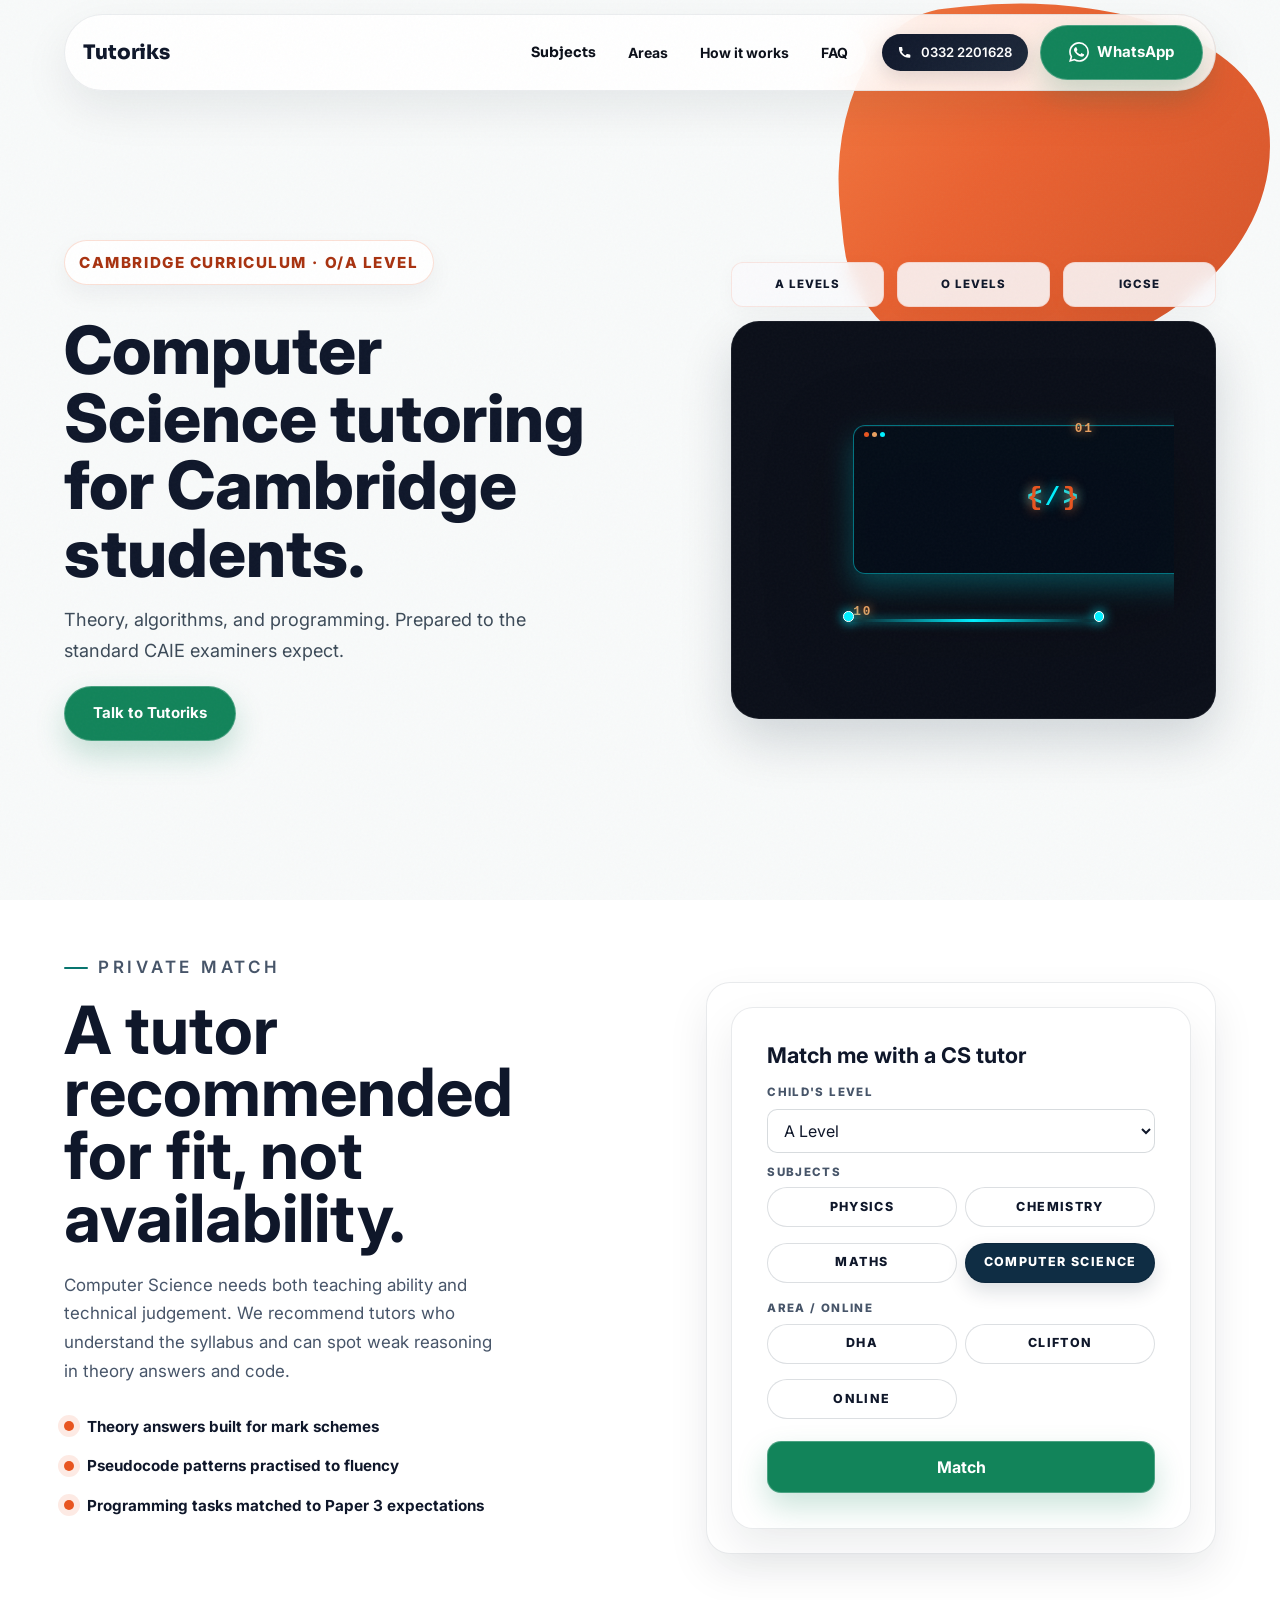
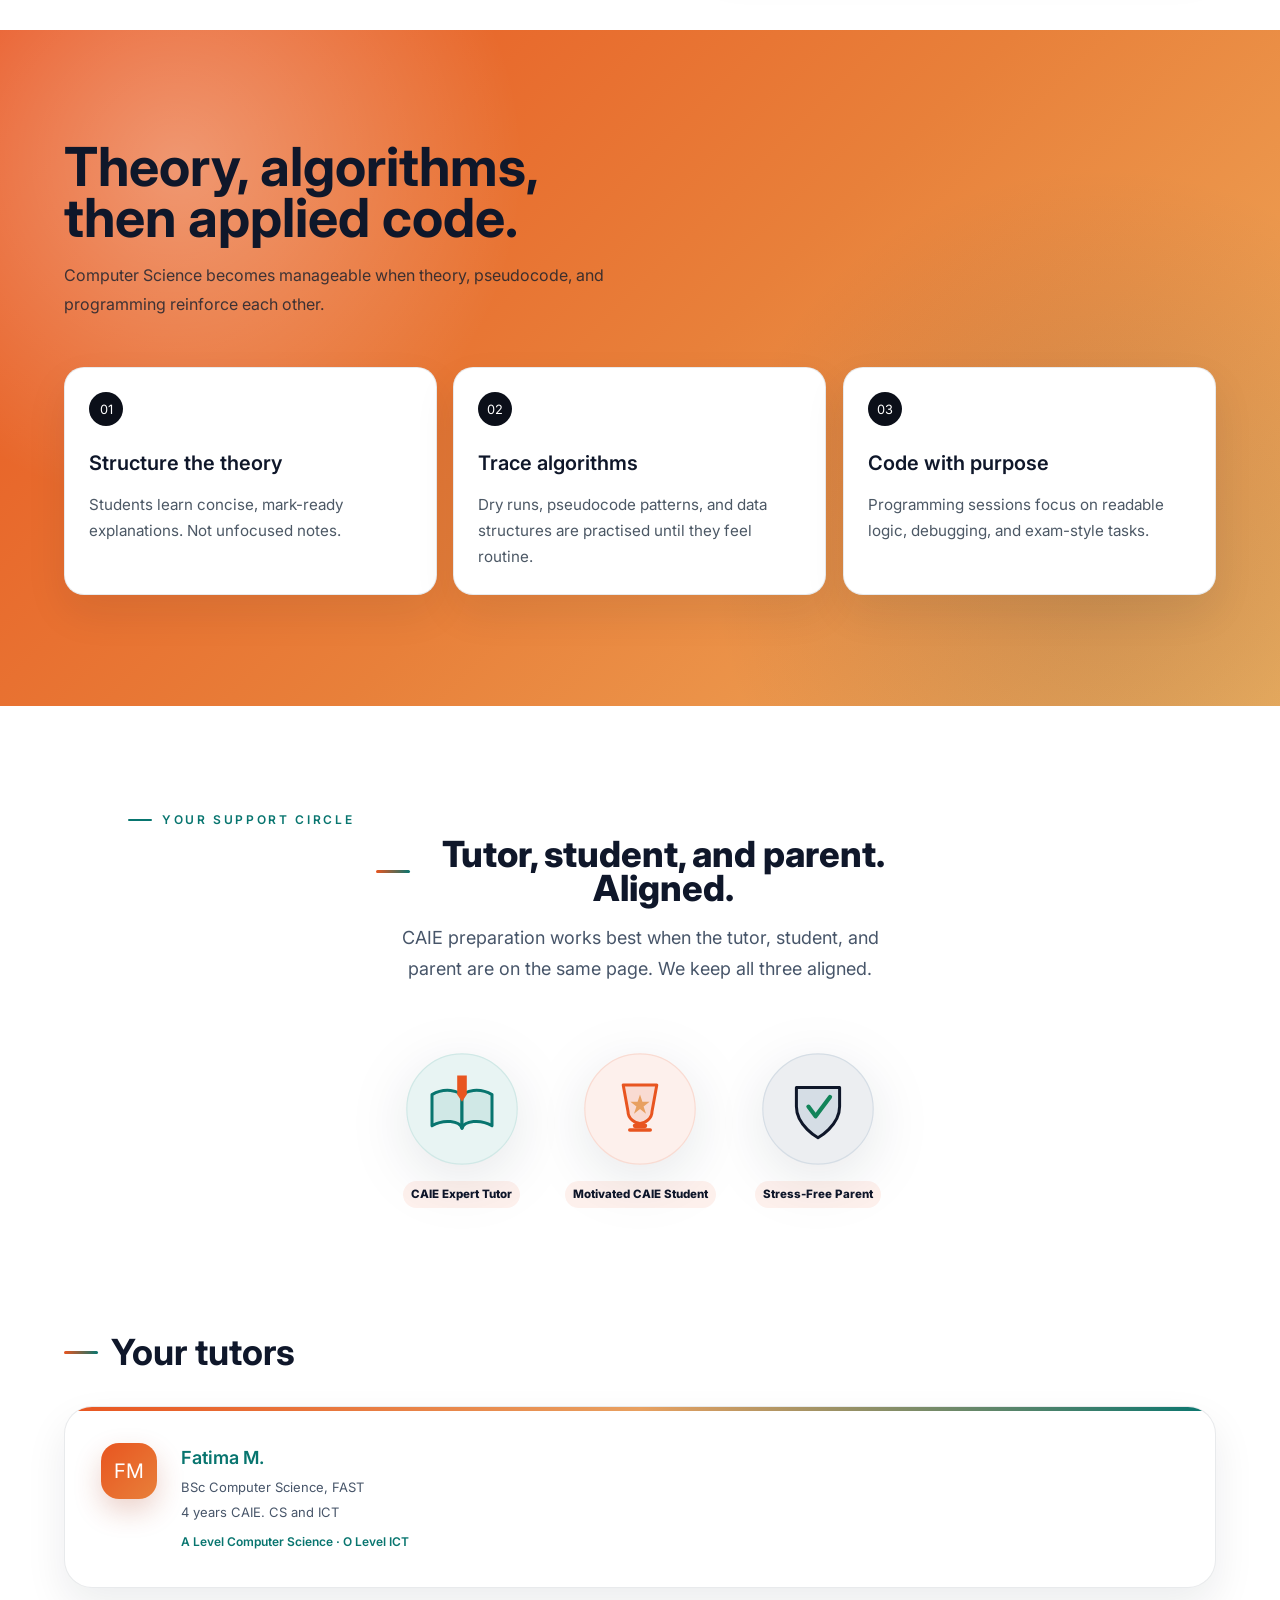
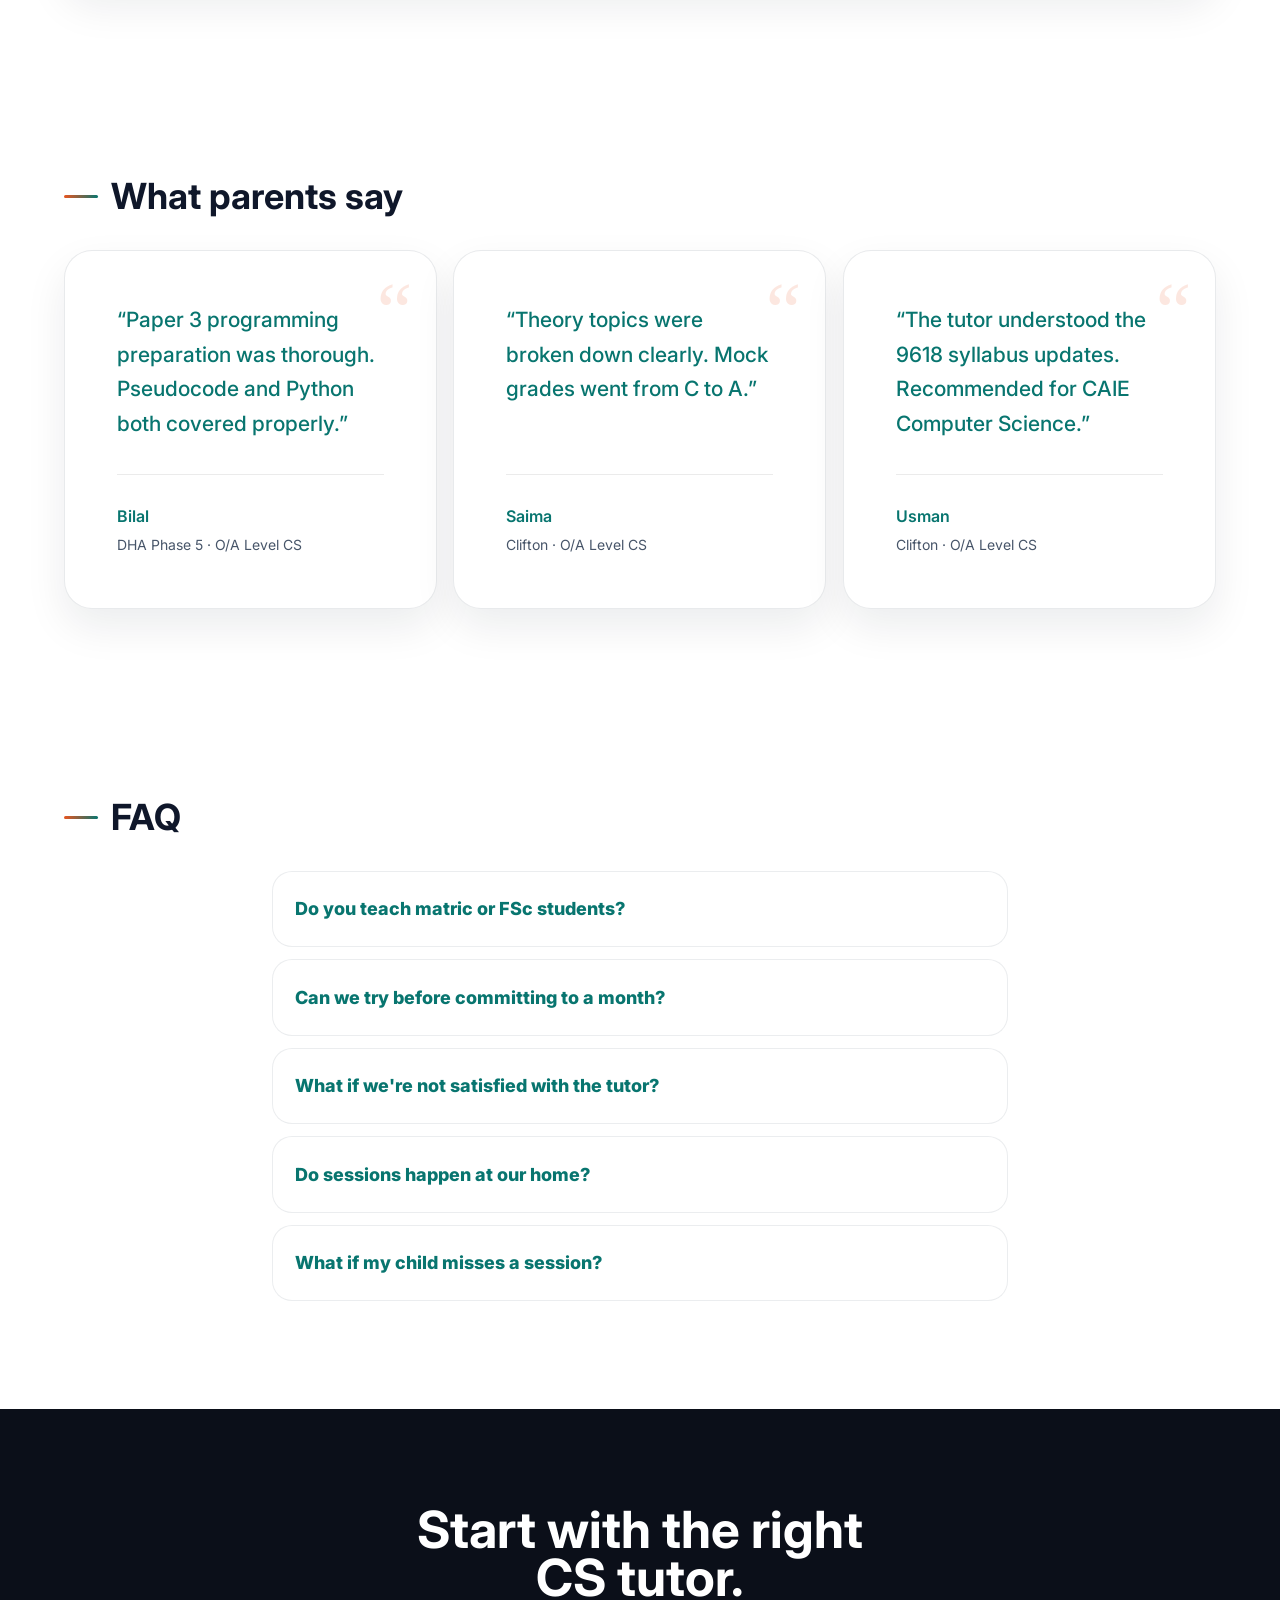
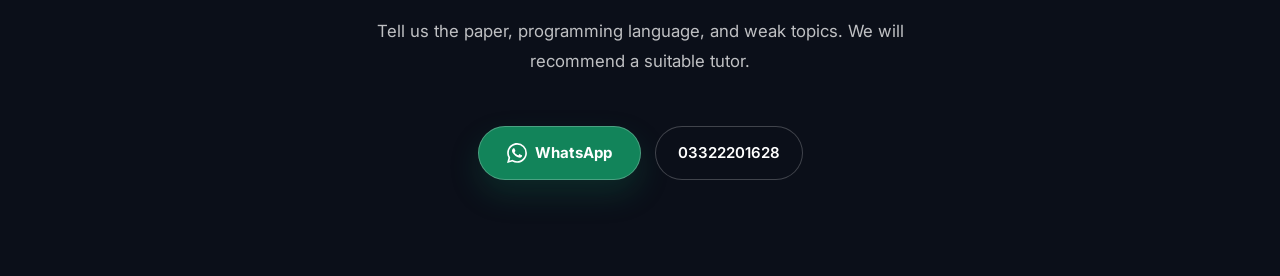
==== commit b261ed59: "Add files via upload" ====
--- a/lp/cs/index.html
+++ b/lp/cs/index.html
@@ -9,10 +9,10 @@
 <title>O/A Level Computer Science Tutor in DHA &amp; Clifton | Tutoriks</title>
 <link rel="preconnect" href="https://fonts.googleapis.com">
 <link rel="preconnect" href="https://fonts.gstatic.com" crossorigin>
-<link rel="preload" href="../../styles.css?v=7" as="style" fetchpriority="high">
-<link rel="stylesheet" href="../../styles.css?v=7">
-<link rel="preload" href="../../landing.css?v=7" as="style">
-<link rel="stylesheet" href="../../landing.css?v=7">
+<link rel="preload" href="../../styles.css?v=8" as="style" fetchpriority="high">
+<link rel="stylesheet" href="../../styles.css?v=8">
+<link rel="preload" href="../../landing.css?v=8" as="style">
+<link rel="stylesheet" href="../../landing.css?v=8">
 <link rel="preload" as="style" href="https://fonts.googleapis.com/css2?family=Inter:wght@400;500;600;700;800&family=Plus+Jakarta+Sans:wght@400;600;700&family=Sora:wght@700;800&display=swap">
 <link rel="stylesheet" href="https://fonts.googleapis.com/css2?family=Inter:wght@400;500;600;700;800&family=Plus+Jakarta+Sans:wght@400;600;700&family=Sora:wght@700;800&display=swap" media="print" onload="this.media='all'">
 <noscript><link rel="stylesheet" href="https://fonts.googleapis.com/css2?family=Inter:wght@400;500;600;700;800&family=Plus+Jakarta+Sans:wght@400;600;700&family=Sora:wght@700;800&display=swap"></noscript>
@@ -43,7 +43,7 @@
 
 <section class="lp-hero">
 <div class="lp-hero-art" aria-hidden="true">
-    <div class="lp-hero-metrics"><span>O Levels</span><span>A Levels</span><span>Computer Science</span></div>
+    <div class="lp-hero-metrics"><span>A Levels</span><span>O Levels</span><span>IGCSE</span></div>
     <div class="lp-hero-art-card">
       <span class="lp-hero-studio lp-hero-studio--cs">
         <span class="studio-board">
@@ -65,13 +65,13 @@
     </div>
   </div>
   <div class="lp-hero-copy">
-  <p class="lp-kicker"><span>Cambridge Experts</span><span>·</span><span>Syllabus-Aligned</span></p>
-  <h1><span style="color: var(--teal);">CS theory</span> that finally sticks — and scores.</h1>
-  <p class="lede">Algorithms, pseudocode, and paper technique — taught exactly how Cambridge wants it answered.</p>
-  <a href="#" class="btn btn-wa-green btn-wa-icon" data-wa>Talk to a Tutor</a>
+  <p class="lp-kicker"><span>Cambridge Curriculum</span><span>·</span><span>O/A Level</span></p>
+  <h1>Structured <span style="color: var(--teal);">Computer Science</span> support for Cambridge students.</h1>
+  <p class="lede">Theory, algorithms, and programming. Prepared to the standard CAIE examiners expect.</p>
+  <a href="#" class="btn btn-wa-green btn-wa-icon" data-wa>Talk to Tutoriks</a>
   <ul class="trust-bullets">
-    <li>9618 · 2210 syllabus-mapped</li>
-    <li>Theory + coding technique</li>
+    <li>9618 and 2210 syllabus coverage</li>
+    <li>Theory and coding technique combined</li>
     <li>Parent update after every session</li>
   </ul>
   </div>
@@ -80,12 +80,12 @@
 <div class="container lp-match">
   <div class="lp-match-copy">
     <p class="eyebrow">Private match</p>
-    <h2>A tutor selected, not assigned</h2>
-    <p>We look at the syllabus, weak chapters, school pace, and exam timeline before recommending an expert.</p>
+    <h2>A tutor recommended for fit, not availability.</h2>
+    <p>Computer Science needs both teaching ability and technical judgement. We recommend tutors who understand the syllabus and can spot weak reasoning in theory answers and code.</p>
     <div class="lp-signal-list">
-      <span>Syllabus-fit before availability</span>
-      <span>Past-paper method from lesson one</span>
-      <span>Parent feedback after key milestones</span>
+      <span>Theory answers built for mark schemes</span>
+      <span>Pseudocode patterns practised to fluency</span>
+      <span>Programming tasks matched to Paper 3 expectations</span>
     </div>
   </div>
   <div class="lp-form-desktop">
@@ -138,10 +138,10 @@
           <span class="receipt-dot" aria-hidden="true"></span>
         </div>
         <div class="receipt-body">
-          <p id="matcherSummary">I am looking for a premium A Level Computer Science tutor for DHA home visits.</p>
+          <p id="matcherSummary">I am looking for an A Level Computer Science tutor for DHA home visits.</p>
         </div>
         <a href="#" id="matcherSubmit" class="btn btn-matcher" target="_blank" rel="noopener">
-          Talk to a Tutor
+          Talk to Tutoriks
         </a>
       </div>
     </div>
@@ -150,12 +150,12 @@
 
 <section class="lp-method">
   <div class="lp-method-inner">
-    <h2>A smarter route to exam confidence</h2>
-    <p>Premium home tutoring should feel structured, measurable, and calm. No vague worksheets. No random tutor lottery.</p>
+    <h2>Theory, algorithms, then applied code.</h2>
+    <p>Computer Science becomes manageable when theory, pseudocode, and programming reinforce each other.</p>
     <div class="lp-method-grid">
-      <article class="lp-method-card"><span>01</span><h3>Diagnose</h3><p>We map the exact topic and paper-style gaps costing marks right now.</p></article>
-      <article class="lp-method-card"><span>02</span><h3>Drill</h3><p>Lessons revolve around CAIE mark schemes, command words, and timed questions.</p></article>
-      <article class="lp-method-card"><span>03</span><h3>Report</h3><p>Parents get direct feedback on progress, weak spots, and the next priority.</p></article>
+      <article class="lp-method-card"><span>01</span><h3>Structure the theory</h3><p>Students learn concise, mark-ready explanations. Not unfocused notes.</p></article>
+      <article class="lp-method-card"><span>02</span><h3>Trace algorithms</h3><p>Dry runs, pseudocode patterns, and data structures are practised until they feel routine.</p></article>
+      <article class="lp-method-card"><span>03</span><h3>Code with purpose</h3><p>Programming sessions focus on readable logic, debugging, and exam-style tasks.</p></article>
     </div>
   </div>
 </section>
@@ -164,8 +164,8 @@
   <section class="lp-section lp-team-trust" style="padding-bottom: 0;">
     <div class="container center">
       <p class="eyebrow" style="text-align: center; margin-bottom: 0.5rem;">Your Support Circle</p>
-      <h2 class="display display--section-sm" style="text-align: center; max-width: 22ch; margin: 0 auto 1rem;">We align the three pillars of CAIE success</h2>
-      <p class="lede" style="text-align: center; max-width: 32rem; margin: 0 auto;">The O/A Level journey is never a solo effort. We bring together the specialized teacher, the focused student, and the stress-free parent in one unified flow.</p>
+      <h2 class="display display--section-sm" style="text-align: center; max-width: 22ch; margin: 0 auto 1rem;">Tutor, student, and parent. Aligned.</h2>
+      <p class="lede" style="text-align: center; max-width: 32rem; margin: 0 auto;">CAIE preparation works best when the tutor, student, and parent are on the same page. We keep all three aligned.</p>
       
       <!-- Beautiful Animated SVG Character Lineup -->
       <div class="lp-character-lineup">
@@ -203,16 +203,17 @@
 <section class="lp-section">
   <h2>Your tutors</h2>
   <div class="tutor-grid" id="lpTutors">
-    <article class="tutor-card"><div class="tutor-avatar" aria-hidden="true">CA</div><div><h3>CAIE subject expert</h3><p class="meta">Cambridge-focused home tutor</p><p class="meta">Matched to syllabus, area, and exam timeline</p><p class="subjects">Past papers · Weak-topic repair · Parent feedback</p></div></article>
-    <article class="tutor-card"><div class="tutor-avatar" aria-hidden="true">EX</div><div><h3>Exam method coach</h3><p class="meta">Paper technique and mark-scheme training</p><p class="meta">Structured practice for mocks and final exams</p><p class="subjects">CAIE command words · Timed drills · Progress plan</p></div></article>
+    <article class="tutor-card"><div class="tutor-avatar" aria-hidden="true">CA</div><div><h3>CAIE subject expert</h3><p class="meta">Cambridge-focused tutor</p><p class="meta">Matched to syllabus, area, and exam session</p><p class="subjects">Past papers · Weak-topic focus · Parent feedback</p></div></article>
+    <article class="tutor-card"><div class="tutor-avatar" aria-hidden="true">EX</div><div><h3>Exam method coach</h3><p class="meta">Paper technique and mark-scheme training</p><p class="meta">Focused practice for mocks and final exams</p><p class="subjects">Command words · Timed drills · Progress plan</p></div></article>
   </div>
 </section>
 
 <section class="lp-section">
   <h2>What parents say</h2>
   <div class="testimonial-grid" id="lpTestimonials">
-    <article class="t-card"><p>“The lessons were structured around the exact papers, not generic tuition. We knew what was improving every week.”</p><footer><strong>DHA parent</strong>Cambridge O/A Level</footer></article>
-    <article class="t-card"><p>“The tutor was professional, punctual, and honest about weak areas. The past-paper method made the biggest difference.”</p><footer><strong>Clifton parent</strong>CAIE home tutoring</footer></article>
+    <article class="t-card"><p>“Paper 3 programming preparation was thorough. Pseudocode and Python both covered properly.”</p><footer><strong>Bilal</strong>DHA Phase 5 · O/A Level CS</footer></article>
+    <article class="t-card"><p>“Theory topics were broken down clearly. Mock grades went from C to A.”</p><footer><strong>Saima</strong>Clifton · O/A Level CS</footer></article>
+    <article class="t-card"><p>“The tutor understood the 9618 syllabus updates. Recommended for CAIE Computer Science.”</p><footer><strong>Usman</strong>Clifton · O/A Level CS</footer></article>
   </div>
 </section>
 
@@ -220,15 +221,15 @@
   <h2>FAQ</h2>
   <div class="faq-list" id="faqList">
     <details><summary>Do you only teach Cambridge students?</summary><div class="faq-a">Yes. Tutoriks focuses on Cambridge O and A Level students.</div></details>
-    <details><summary>Do sessions happen at home or online?</summary><div class="faq-a">Both. Home visits are available in DHA and Clifton. Online sessions are available for students anywhere in Pakistan and abroad.</div></details>
+    <details><summary>Do sessions happen at home or online?</summary><div class="faq-a">Both. Home visits in DHA and Clifton. Online sessions for students anywhere.</div></details>
     <details><summary>What happens if the tutor is not the right fit?</summary><div class="faq-a">We replace the tutor quickly and keep the process straightforward.</div></details>
   </div>
 </section>
 
 <footer class="lp-footer">
   <div class="lp-footer-inner">
-    <h2>Start with the right tutor</h2>
-    <p>Send us the subject, class, school, and weak chapters. We will recommend the right next step.</p>
+    <h2>Start with the right CS tutor.</h2>
+    <p>Tell us the paper, programming language, and weak topics. We will recommend a suitable tutor.</p>
     <div class="hero-actions">
     <a href="#" class="btn btn-pill-white btn-wa-icon" data-wa><svg viewBox="0 0 24 24" xmlns="http://www.w3.org/2000/svg" width="18" height="18" fill="white" aria-hidden="true"><path d="M17.472 14.382c-.297-.149-1.758-.867-2.03-.967-.273-.099-.471-.148-.67.15-.197.297-.767.966-.94 1.164-.173.199-.347.223-.644.075-.297-.15-1.255-.463-2.39-1.475-.883-.788-1.48-1.761-1.653-2.059-.173-.297-.018-.458.13-.606.134-.133.298-.347.446-.52.149-.174.198-.298.298-.497.099-.198.05-.371-.025-.52-.075-.149-.669-1.612-.916-2.207-.242-.579-.487-.5-.669-.51-.173-.008-.371-.01-.57-.01-.198 0-.52.074-.792.372-.272.297-1.04 1.016-1.04 2.479 0 1.462 1.065 2.875 1.213 3.074.149.198 2.096 3.2 5.077 4.487.709.306 1.262.489 1.694.625.712.227 1.36.195 1.871.118.571-.085 1.758-.719 2.006-1.413.248-.694.248-1.289.173-1.413-.074-.124-.272-.198-.57-.347m-5.421 7.403h-.004a9.87 9.87 0 01-5.031-1.378l-.361-.214-3.741.982.998-3.648-.235-.374a9.86 9.86 0 01-1.51-5.26c.001-5.45 4.436-9.884 9.888-9.884 2.64 0 5.122 1.03 6.988 2.898a9.825 9.825 0 012.893 6.994c-.003 5.45-4.437 9.884-9.885 9.884m8.413-18.297A11.815 11.815 0 0012.05 0C5.495 0 .16 5.335.157 11.892c0 2.096.547 4.142 1.588 5.945L.057 24l6.305-1.654a11.882 11.882 0 005.683 1.448h.005c6.554 0 11.89-5.335 11.893-11.893a11.821 11.821 0 00-3.48-8.413Z"/></svg> WhatsApp</a>
     <a href="tel:+923322201628" class="btn btn-ghost" data-phone>03322201628</a>
@@ -240,7 +241,7 @@
   <a href="#" class="btn btn-whatsapp" data-wa aria-label="WhatsApp">WhatsApp</a>
 </div>
 
-<script src="../../site-config.js?v=7" defer></script>
-<script src="../../main.js?v=7" defer></script>
+<script src="../../site-config.js?v=8" defer></script>
+<script src="../../main.js?v=8" defer></script>
 </body>
 </html>
--- a/styles.css
+++ b/styles.css
@@ -378,20 +378,21 @@
     display: none;
   }
 
-  .nav-links.open {
+  .site-header .nav-links.open {
     display: flex;
     position: absolute;
     top: calc(100% + 10px);
     right: 0;
     left: 0;
     flex-direction: column;
-    background: rgba(250, 252, 255, 0.96);
+    background: rgba(250, 252, 255, 0.97);
     padding: 12px;
     border: 1px solid rgba(15, 23, 42, 0.08);
     border-radius: 20px;
     box-shadow: 0 16px 44px rgba(7, 24, 42, 0.15);
     backdrop-filter: blur(20px);
     -webkit-backdrop-filter: blur(20px);
+    z-index: 500;
   }
 
   .site-header nav {
@@ -3915,30 +3916,30 @@
     height: 16px;
   }
 
-  .nav-links {
+  .site-header .nav-links {
     display: none;
     position: absolute;
-    top: 100%;
+    top: calc(100% + 10px);
     right: 0;
     left: 0;
     flex-direction: column;
-    background: rgba(250, 252, 255, 0.96);
+    background: rgba(250, 252, 255, 0.97);
     padding: 12px;
     border: 1px solid rgba(232, 85, 32, 0.16);
-    margin-top: 10px;
     border-radius: 20px;
     box-shadow: 0 16px 44px rgba(7, 24, 42, 0.15);
     backdrop-filter: blur(20px);
     -webkit-backdrop-filter: blur(20px);
-  }
-  .nav-links a {
+    z-index: 500;
+  }
+  .site-header .nav-links a {
     min-height: 44px;
     display: flex;
     align-items: center;
     width: 100%;
   }
-  .nav-links.open { display: flex; }
-  .site-header nav { position: relative; flex-wrap: wrap; }
+  .site-header .nav-links.open { display: flex; z-index: 500; }
+  .site-header nav { position: relative; flex-wrap: wrap; overflow: visible; }
   .nav-toggle {
     display: flex;
     min-width: 44px;
@@ -4074,9 +4075,10 @@
   .filter-card {
     padding: 1.5rem 1.25rem;
     border-radius: 16px;
-    border: 1.5px solid rgba(8, 31, 51, 0.06);
-    background: rgba(255, 255, 255, 0.85);
-    box-shadow: 0 12px 30px rgba(7, 24, 42, 0.03);
+    /* Keep dark glass styling to match desktop — do NOT override to white */
+    background: rgba(255, 255, 255, 0.06);
+    border: 1px solid rgba(255, 255, 255, 0.08);
+    box-shadow: 0 10px 30px rgba(0, 0, 0, 0.16);
     animation: filterCardReveal 1s cubic-bezier(0.16, 1, 0.3, 1) both;
   }
   .filter-card:nth-child(1) { animation-delay: 0.1s; }
--- a/styles.css
+++ b/styles.css
@@ -378,20 +378,21 @@
     display: none;
   }
 
-  .nav-links.open {
+  .site-header .nav-links.open {
     display: flex;
     position: absolute;
     top: calc(100% + 10px);
     right: 0;
     left: 0;
     flex-direction: column;
-    background: rgba(250, 252, 255, 0.96);
+    background: rgba(250, 252, 255, 0.97);
     padding: 12px;
     border: 1px solid rgba(15, 23, 42, 0.08);
     border-radius: 20px;
     box-shadow: 0 16px 44px rgba(7, 24, 42, 0.15);
     backdrop-filter: blur(20px);
     -webkit-backdrop-filter: blur(20px);
+    z-index: 500;
   }
 
   .site-header nav {
@@ -3915,30 +3916,30 @@
     height: 16px;
   }
 
-  .nav-links {
+  .site-header .nav-links {
     display: none;
     position: absolute;
-    top: 100%;
+    top: calc(100% + 10px);
     right: 0;
     left: 0;
     flex-direction: column;
-    background: rgba(250, 252, 255, 0.96);
+    background: rgba(250, 252, 255, 0.97);
     padding: 12px;
     border: 1px solid rgba(232, 85, 32, 0.16);
-    margin-top: 10px;
     border-radius: 20px;
     box-shadow: 0 16px 44px rgba(7, 24, 42, 0.15);
     backdrop-filter: blur(20px);
     -webkit-backdrop-filter: blur(20px);
-  }
-  .nav-links a {
+    z-index: 500;
+  }
+  .site-header .nav-links a {
     min-height: 44px;
     display: flex;
     align-items: center;
     width: 100%;
   }
-  .nav-links.open { display: flex; }
-  .site-header nav { position: relative; flex-wrap: wrap; }
+  .site-header .nav-links.open { display: flex; z-index: 500; }
+  .site-header nav { position: relative; flex-wrap: wrap; overflow: visible; }
   .nav-toggle {
     display: flex;
     min-width: 44px;
@@ -4074,9 +4075,10 @@
   .filter-card {
     padding: 1.5rem 1.25rem;
     border-radius: 16px;
-    border: 1.5px solid rgba(8, 31, 51, 0.06);
-    background: rgba(255, 255, 255, 0.85);
-    box-shadow: 0 12px 30px rgba(7, 24, 42, 0.03);
+    /* Keep dark glass styling to match desktop — do NOT override to white */
+    background: rgba(255, 255, 255, 0.06);
+    border: 1px solid rgba(255, 255, 255, 0.08);
+    box-shadow: 0 10px 30px rgba(0, 0, 0, 0.16);
     animation: filterCardReveal 1s cubic-bezier(0.16, 1, 0.3, 1) both;
   }
   .filter-card:nth-child(1) { animation-delay: 0.1s; }
--- a/landing.css
+++ b/landing.css
@@ -81,8 +81,23 @@
 .lp-header .nav-links {
   display: none;
 }
+/* Mobile hamburger dropdown */
 .lp-header .nav-links.open {
   display: flex !important;
+  position: absolute;
+  top: calc(100% + 8px);
+  left: 0;
+  right: 0;
+  flex-direction: column;
+  gap: 4px;
+  background: rgba(250, 252, 255, 0.97);
+  padding: 12px;
+  border: 1px solid rgba(232, 85, 32, 0.12);
+  border-radius: 20px;
+  box-shadow: 0 16px 44px rgba(7, 24, 42, 0.15);
+  backdrop-filter: blur(20px);
+  -webkit-backdrop-filter: blur(20px);
+  z-index: 200;
 }
 
 /* ── LP HEADER – desktop only (≥ 769px): mirror main page exactly ─── */
@@ -91,9 +106,13 @@
     padding: 10px 12px 10px 18px;
     min-height: 74px;
     gap: 16px;
-  }
-
-  /* Show nav links exactly like the main page — centered via auto margins */
+    /* Switch from space-between (which centers the middle child)
+       to flex-start so nav-links + nav-right group together on the right */
+    justify-content: flex-start;
+  }
+
+  /* Nav links: margin-left:auto pushes it (and nav-right) to the far right,
+     matching how main page groups [nav-links · phone · wa] on the right */
   .lp-header .nav-links {
     display: flex;
     align-items: center;
@@ -101,9 +120,8 @@
     padding: 4px;
     border-radius: 999px;
     background: rgba(255, 255, 255, 0.55);
-    /* auto margins on both sides → true center between logo and nav-right */
     margin-left: auto;
-    margin-right: auto;
+    margin-right: 0;
   }
   .lp-header .nav-links a {
     font-size: 0.875rem;
@@ -119,7 +137,6 @@
     background: rgba(232, 85, 32, 0.12);
   }
 
-  /* nav-right: no margin-left:auto — nav-links auto margins handle centering */
   .lp-header .nav-right {
     display: flex;
     align-items: center;
@@ -127,12 +144,9 @@
     flex-shrink: 0;
   }
 
-  /* Phone pill: remove the mobile margin-left:auto since nav-right handles alignment */
   .lp-header .nav-phone-pill {
     margin-left: 0;
   }
-
-
 
   /* Hide hamburger toggle on desktop */
   .lp-header .nav-toggle {
--- a/landing.css
+++ b/landing.css
@@ -81,8 +81,23 @@
 .lp-header .nav-links {
   display: none;
 }
+/* Mobile hamburger dropdown */
 .lp-header .nav-links.open {
   display: flex !important;
+  position: absolute;
+  top: calc(100% + 8px);
+  left: 0;
+  right: 0;
+  flex-direction: column;
+  gap: 4px;
+  background: rgba(250, 252, 255, 0.97);
+  padding: 12px;
+  border: 1px solid rgba(232, 85, 32, 0.12);
+  border-radius: 20px;
+  box-shadow: 0 16px 44px rgba(7, 24, 42, 0.15);
+  backdrop-filter: blur(20px);
+  -webkit-backdrop-filter: blur(20px);
+  z-index: 200;
 }
 
 /* ── LP HEADER – desktop only (≥ 769px): mirror main page exactly ─── */
@@ -91,9 +106,13 @@
     padding: 10px 12px 10px 18px;
     min-height: 74px;
     gap: 16px;
-  }
-
-  /* Show nav links exactly like the main page — centered via auto margins */
+    /* Switch from space-between (which centers the middle child)
+       to flex-start so nav-links + nav-right group together on the right */
+    justify-content: flex-start;
+  }
+
+  /* Nav links: margin-left:auto pushes it (and nav-right) to the far right,
+     matching how main page groups [nav-links · phone · wa] on the right */
   .lp-header .nav-links {
     display: flex;
     align-items: center;
@@ -101,9 +120,8 @@
     padding: 4px;
     border-radius: 999px;
     background: rgba(255, 255, 255, 0.55);
-    /* auto margins on both sides → true center between logo and nav-right */
     margin-left: auto;
-    margin-right: auto;
+    margin-right: 0;
   }
   .lp-header .nav-links a {
     font-size: 0.875rem;
@@ -119,7 +137,6 @@
     background: rgba(232, 85, 32, 0.12);
   }
 
-  /* nav-right: no margin-left:auto — nav-links auto margins handle centering */
   .lp-header .nav-right {
     display: flex;
     align-items: center;
@@ -127,12 +144,9 @@
     flex-shrink: 0;
   }
 
-  /* Phone pill: remove the mobile margin-left:auto since nav-right handles alignment */
   .lp-header .nav-phone-pill {
     margin-left: 0;
   }
-
-
 
   /* Hide hamburger toggle on desktop */
   .lp-header .nav-toggle {
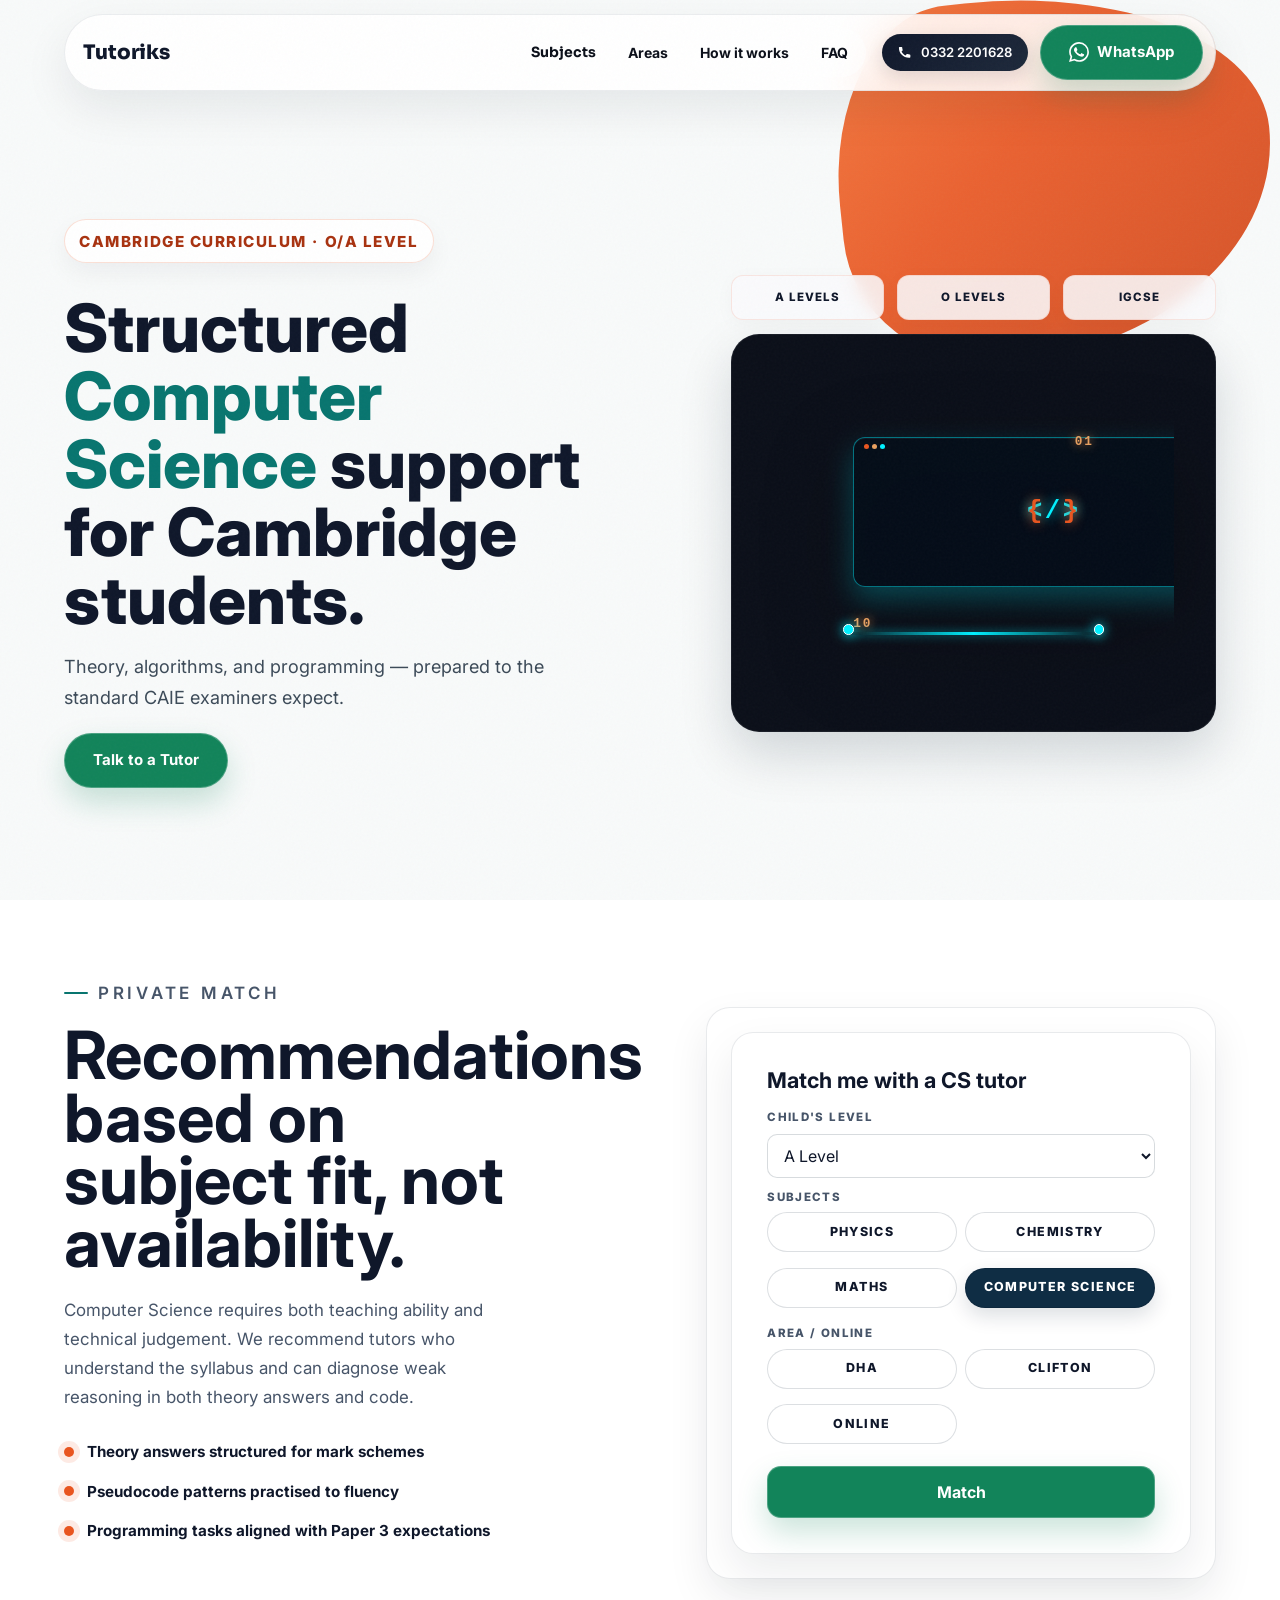
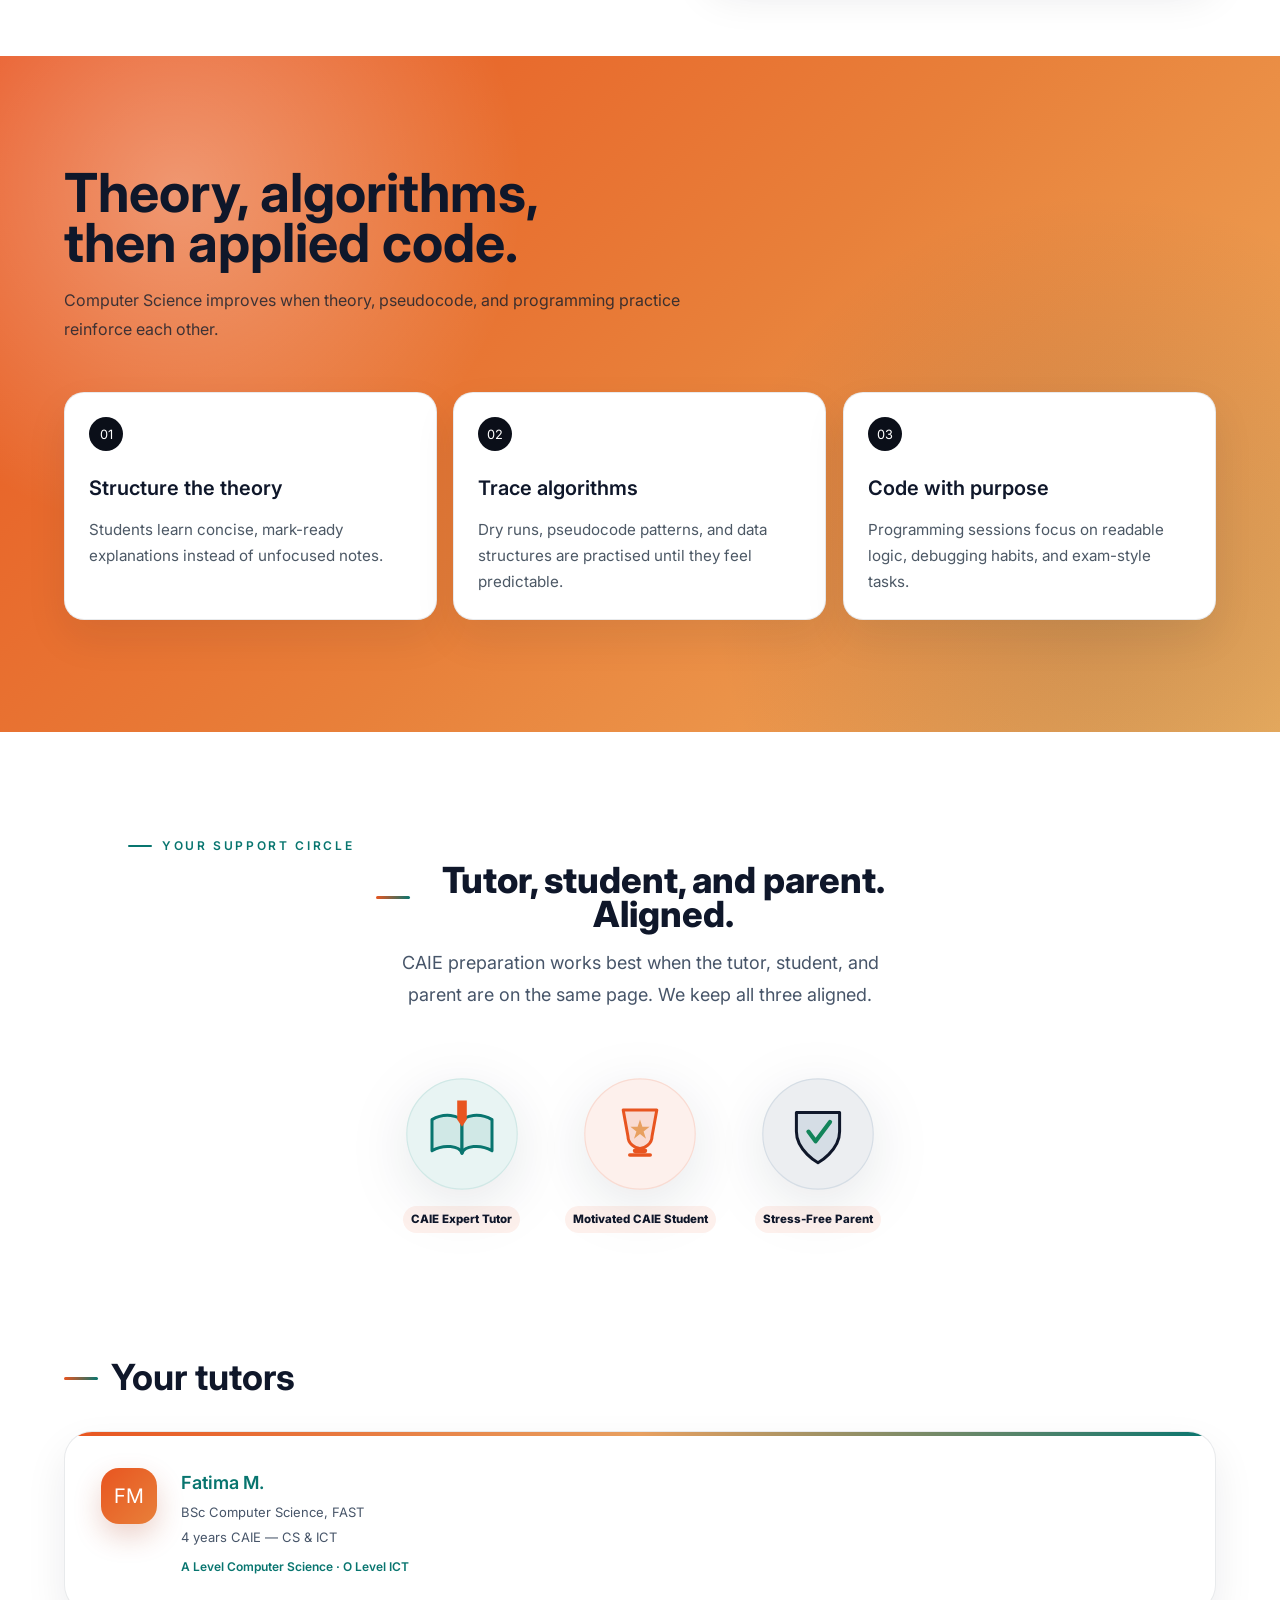
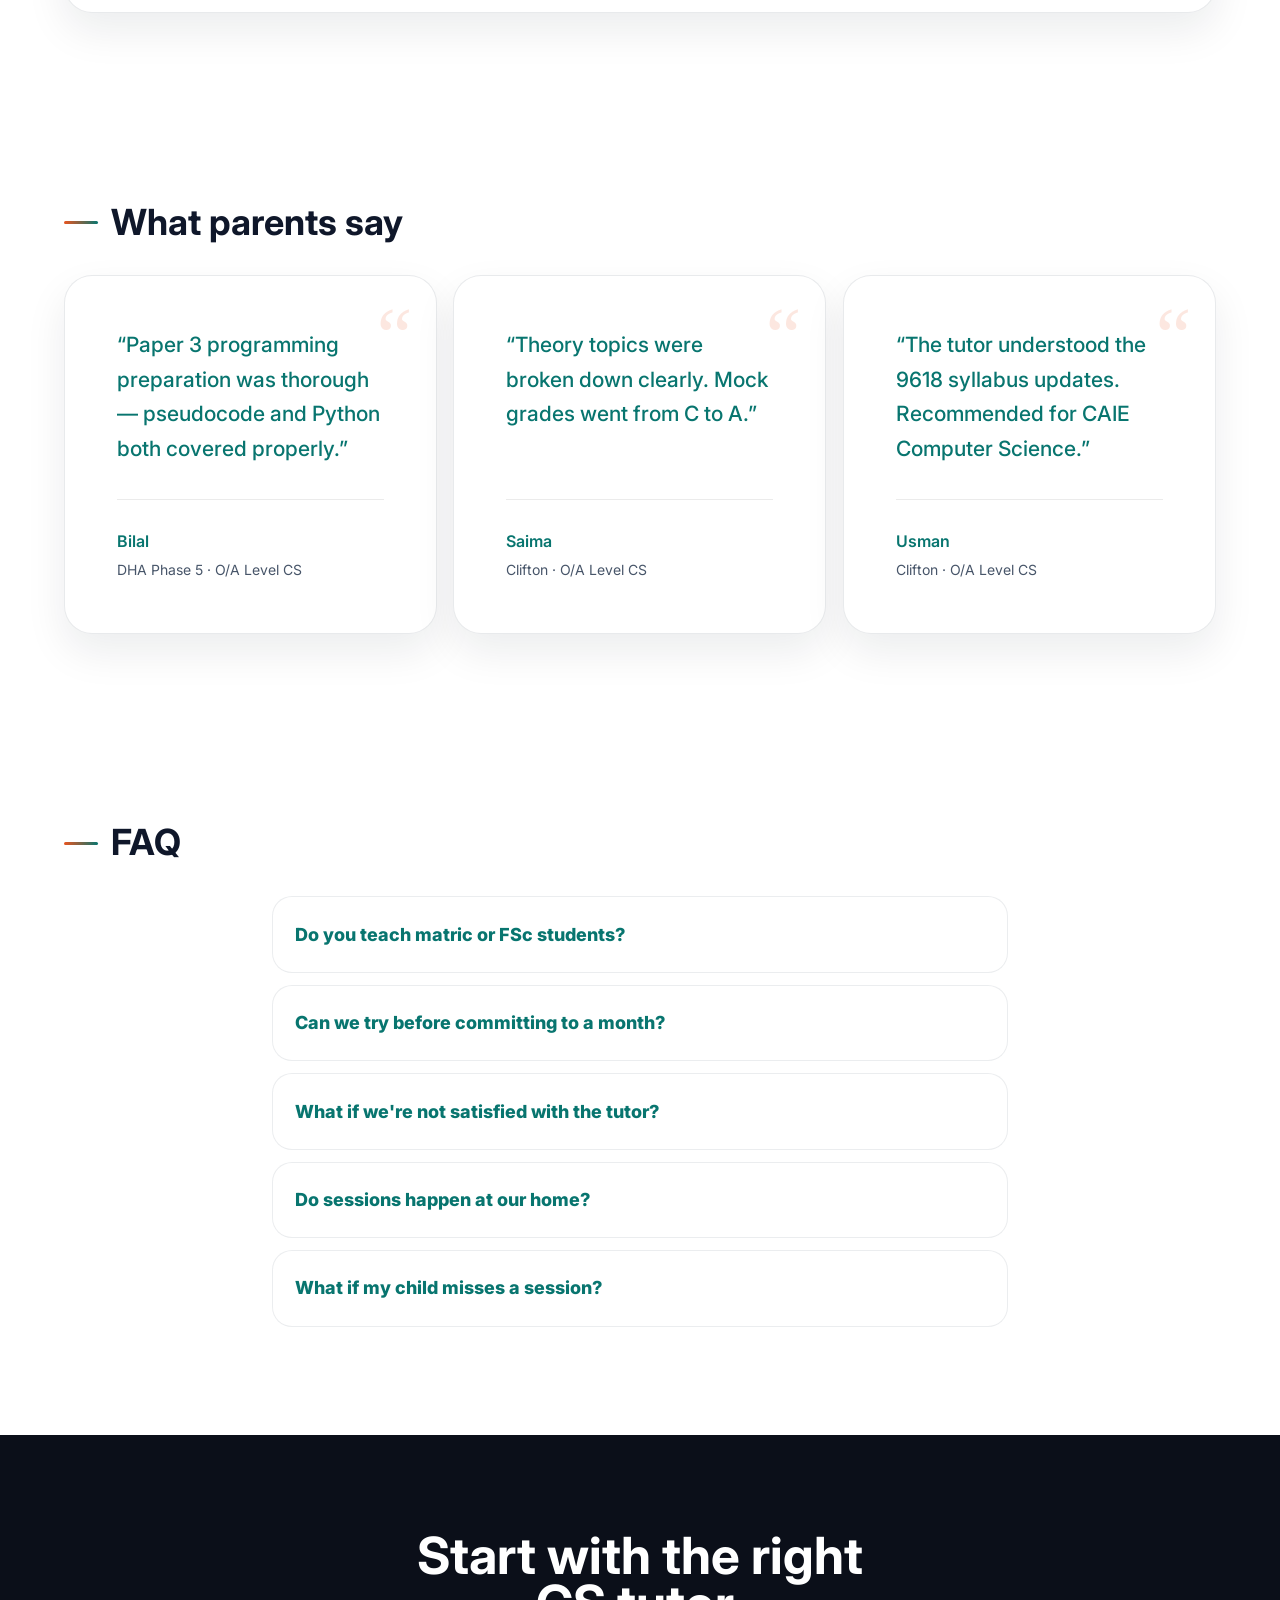
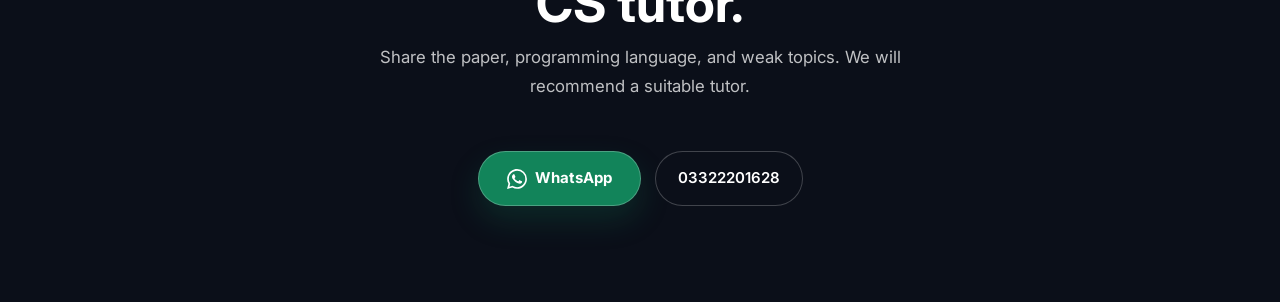
==== commit fca8f184: "Add files via upload" ====
--- a/lp/cs/index.html
+++ b/lp/cs/index.html
@@ -33,7 +33,7 @@
       <svg viewBox="0 0 24 24" xmlns="http://www.w3.org/2000/svg" aria-hidden="true"><path d="M6.615 10.193c1.513 3.142 4.05 5.676 7.195 7.192l2.428-2.43c.318-.318.786-.438 1.193-.283 1.31.527 2.724.813 4.194.813.653 0 1.182.53 1.182 1.183v3.864c0 .653-.53 1.183-1.183 1.183C10.22 22.333 1.667 13.78 1.667 3.148c0-.653.53-1.183 1.183-1.183h3.864c.653 0 1.183.53 1.183 1.183 0 1.47.286 2.884.813 4.194.155.407.035.875-.283 1.193l-2.812 2.398z"/></svg>
       0332 2201628
     </a>
-    <a href="#" class="btn btn-pill-white btn-wa-icon" data-wa><svg viewBox="0 0 24 24" xmlns="http://www.w3.org/2000/svg" width="18" height="18" fill="white" aria-hidden="true"><path d="M17.472 14.382c-.297-.149-1.758-.867-2.03-.967-.273-.099-.471-.148-.67.15-.197.297-.767.966-.94 1.164-.173.199-.347.223-.644.075-.297-.15-1.255-.463-2.39-1.475-.883-.788-1.48-1.761-1.653-2.059-.173-.297-.018-.458.13-.606.134-.133.298-.347.446-.52.149-.174.198-.298.298-.497.099-.198.05-.371-.025-.52-.075-.149-.669-1.612-.916-2.207-.242-.579-.487-.5-.669-.51-.173-.008-.371-.01-.57-.01-.198 0-.52.074-.792.372-.272.297-1.04 1.016-1.04 2.479 0 1.462 1.065 2.875 1.213 3.074.149.198 2.096 3.2 5.077 4.487.709.306 1.262.489 1.694.625.712.227 1.36.195 1.871.118.571-.085 1.758-.719 2.006-1.413.248-.694.248-1.289.173-1.413-.074-.124-.272-.198-.57-.347m-5.421 7.403h-.004a9.87 9.87 0 01-5.031-1.378l-.361-.214-3.741.982.998-3.648-.235-.374a9.86 9.86 0 01-1.51-5.26c.001-5.45 4.436-9.884 9.888-9.884 2.64 0 5.122 1.03 6.988 2.898a9.825 9.825 0 012.893 6.994c-.003 5.45-4.437 9.884-9.885 9.884m8.413-18.297A11.815 11.815 0 0012.05 0C5.495 0 .16 5.335.157 11.892c0 2.096.547 4.142 1.588 5.945L.057 24l6.305-1.654a11.882 11.882 0 005.683 1.448h.005c6.554 0 11.89-5.335 11.893-11.893a11.821 11.821 0 00-3.48-8.413Z"/></svg> WhatsApp</a>
+    <a href="#" class="btn btn-pill-white btn-wa-icon" data-wa><svg viewBox="0 0 24 24" xmlns="http://www.w3.org/2000/svg" width="18" height="18" fill="white" aria-hidden="true"><path d="M17.472 14.382c-.297-.149-1.758-.867-2.03-.967-.273-.099-.471-.148-.67.15-.197.297-.767.966-.94 1.164-.173.199-.347.223-.644.075-.297-.15-1.255-.463-2.39-1.475-.883-.788-1.48-1.761-1.653-2.059-.173-.297-.018-.458.13-.606.134-.133.298-.347.446-.52.149-.174.198-.298.298-.497.099-.198.05-.371-.025-.52-.075-.149-.669-1.612-.916-2.207-.242-.579-.487-.5-.669-.51-.173-.008-.371-.01-.57-.01-.198 0-.52.074-.792.372-.272.297-1.04 1.016-1.04 2.479 0 1.462 1.065 2.875 1.213 3.074.149.198 2.096 3.2 5.077 4.487.709.306 1.262.489 1.694.625.712.227 1.36.195 1.871.118.571-.085 1.758-.719 2.006-1.413.248-.694.248-1.289.173-1.413-.074-.124-.272-.198-.57-.347m-5.421 7.403h-.004a9.87 9.87 0 01-5.031-1.378l-.361-.214-3.741.982.998-3.648-.235-.374a9.86 9.86 0 01-1.51-5.26c.001-5.45 4.436-9.884 9.888-9.884 2.64 0 5.122 1.03 6.988 2.898a9.825 9.825 0 012.893 6.994c-.003 5.45-4.437 9.884-9.885 9.884m8.413-18.297A11.815 11.815 0 0012.05 0C5.495 0 .16 5.335.157 11.892c0 2.096.547 4.142 1.588 5.945L.057 24l6.305-1.654a11.882 11.882 0 005.683 1.448h.005c6.554 0 11.89-5.335 11.893-11.893a11.821 11.821 0 00-3.48-8.413Z"/></svg><span class="btn-label">WhatsApp</span></a>
     <button type="button" class="nav-toggle" id="navToggle" aria-label="Open menu" aria-expanded="false">
       <span class="nav-toggle-label">Menu</span>
       <span class="nav-toggle-bars" aria-hidden="true"><span></span><span></span><span></span></span>
@@ -67,8 +67,8 @@
   <div class="lp-hero-copy">
   <p class="lp-kicker"><span>Cambridge Curriculum</span><span>·</span><span>O/A Level</span></p>
   <h1>Structured <span style="color: var(--teal);">Computer Science</span> support for Cambridge students.</h1>
-  <p class="lede">Theory, algorithms, and programming. Prepared to the standard CAIE examiners expect.</p>
-  <a href="#" class="btn btn-wa-green btn-wa-icon" data-wa>Talk to Tutoriks</a>
+  <p class="lede">Theory, algorithms, and programming — prepared to the standard CAIE examiners expect.</p>
+  <a href="#" class="btn btn-wa-green btn-wa-icon" data-wa>Talk to a Tutor</a>
   <ul class="trust-bullets">
     <li>9618 and 2210 syllabus coverage</li>
     <li>Theory and coding technique combined</li>
@@ -80,8 +80,8 @@
 <div class="container lp-match">
   <div class="lp-match-copy">
     <p class="eyebrow">Private match</p>
-    <h2>A tutor recommended for fit, not availability.</h2>
-    <p>Computer Science needs both teaching ability and technical judgement. We recommend tutors who understand the syllabus and can spot weak reasoning in theory answers and code.</p>
+    <h2>Recommendations based on subject fit, not availability.</h2>
+    <p>Computer Science requires both teaching ability and technical judgement. We recommend tutors who understand the syllabus and can diagnose weak reasoning in both theory answers and code.</p>
     <div class="lp-signal-list">
       <span>Theory answers built for mark schemes</span>
       <span>Pseudocode patterns practised to fluency</span>
@@ -141,7 +141,7 @@
           <p id="matcherSummary">I am looking for an A Level Computer Science tutor for DHA home visits.</p>
         </div>
         <a href="#" id="matcherSubmit" class="btn btn-matcher" target="_blank" rel="noopener">
-          Talk to Tutoriks
+          Talk to a Tutor
         </a>
       </div>
     </div>
@@ -151,11 +151,11 @@
 <section class="lp-method">
   <div class="lp-method-inner">
     <h2>Theory, algorithms, then applied code.</h2>
-    <p>Computer Science becomes manageable when theory, pseudocode, and programming reinforce each other.</p>
+    <p>Computer Science improves when theory, pseudocode, and programming practice reinforce each other.</p>
     <div class="lp-method-grid">
-      <article class="lp-method-card"><span>01</span><h3>Structure the theory</h3><p>Students learn concise, mark-ready explanations. Not unfocused notes.</p></article>
-      <article class="lp-method-card"><span>02</span><h3>Trace algorithms</h3><p>Dry runs, pseudocode patterns, and data structures are practised until they feel routine.</p></article>
-      <article class="lp-method-card"><span>03</span><h3>Code with purpose</h3><p>Programming sessions focus on readable logic, debugging, and exam-style tasks.</p></article>
+      <article class="lp-method-card"><span>01</span><h3>Structure the theory</h3><p>Students learn concise, mark-ready explanations instead of unfocused notes.</p></article>
+      <article class="lp-method-card"><span>02</span><h3>Trace algorithms</h3><p>Dry runs, pseudocode patterns, and data structures are practised until they feel predictable.</p></article>
+      <article class="lp-method-card"><span>03</span><h3>Code with purpose</h3><p>Programming sessions focus on readable logic, debugging habits, and exam-style tasks.</p></article>
     </div>
   </div>
 </section>
@@ -211,7 +211,7 @@
 <section class="lp-section">
   <h2>What parents say</h2>
   <div class="testimonial-grid" id="lpTestimonials">
-    <article class="t-card"><p>“Paper 3 programming preparation was thorough. Pseudocode and Python both covered properly.”</p><footer><strong>Bilal</strong>DHA Phase 5 · O/A Level CS</footer></article>
+    <article class="t-card"><p>“Paper 3 programming preparation was thorough — pseudocode and Python both covered properly.”</p><footer><strong>Bilal</strong>DHA Phase 5 · O/A Level CS</footer></article>
     <article class="t-card"><p>“Theory topics were broken down clearly. Mock grades went from C to A.”</p><footer><strong>Saima</strong>Clifton · O/A Level CS</footer></article>
     <article class="t-card"><p>“The tutor understood the 9618 syllabus updates. Recommended for CAIE Computer Science.”</p><footer><strong>Usman</strong>Clifton · O/A Level CS</footer></article>
   </div>
@@ -221,7 +221,7 @@
   <h2>FAQ</h2>
   <div class="faq-list" id="faqList">
     <details><summary>Do you only teach Cambridge students?</summary><div class="faq-a">Yes. Tutoriks focuses on Cambridge O and A Level students.</div></details>
-    <details><summary>Do sessions happen at home or online?</summary><div class="faq-a">Both. Home visits in DHA and Clifton. Online sessions for students anywhere.</div></details>
+    <details><summary>Do sessions happen at home or online?</summary><div class="faq-a">Both. Home sessions are available in DHA and Clifton. Online sessions are available for students anywhere.</div></details>
     <details><summary>What happens if the tutor is not the right fit?</summary><div class="faq-a">We replace the tutor quickly and keep the process straightforward.</div></details>
   </div>
 </section>
@@ -229,7 +229,7 @@
 <footer class="lp-footer">
   <div class="lp-footer-inner">
     <h2>Start with the right CS tutor.</h2>
-    <p>Tell us the paper, programming language, and weak topics. We will recommend a suitable tutor.</p>
+    <p>Share the paper, programming language, and weak topics. We will recommend a suitable tutor.</p>
     <div class="hero-actions">
     <a href="#" class="btn btn-pill-white btn-wa-icon" data-wa><svg viewBox="0 0 24 24" xmlns="http://www.w3.org/2000/svg" width="18" height="18" fill="white" aria-hidden="true"><path d="M17.472 14.382c-.297-.149-1.758-.867-2.03-.967-.273-.099-.471-.148-.67.15-.197.297-.767.966-.94 1.164-.173.199-.347.223-.644.075-.297-.15-1.255-.463-2.39-1.475-.883-.788-1.48-1.761-1.653-2.059-.173-.297-.018-.458.13-.606.134-.133.298-.347.446-.52.149-.174.198-.298.298-.497.099-.198.05-.371-.025-.52-.075-.149-.669-1.612-.916-2.207-.242-.579-.487-.5-.669-.51-.173-.008-.371-.01-.57-.01-.198 0-.52.074-.792.372-.272.297-1.04 1.016-1.04 2.479 0 1.462 1.065 2.875 1.213 3.074.149.198 2.096 3.2 5.077 4.487.709.306 1.262.489 1.694.625.712.227 1.36.195 1.871.118.571-.085 1.758-.719 2.006-1.413.248-.694.248-1.289.173-1.413-.074-.124-.272-.198-.57-.347m-5.421 7.403h-.004a9.87 9.87 0 01-5.031-1.378l-.361-.214-3.741.982.998-3.648-.235-.374a9.86 9.86 0 01-1.51-5.26c.001-5.45 4.436-9.884 9.888-9.884 2.64 0 5.122 1.03 6.988 2.898a9.825 9.825 0 012.893 6.994c-.003 5.45-4.437 9.884-9.885 9.884m8.413-18.297A11.815 11.815 0 0012.05 0C5.495 0 .16 5.335.157 11.892c0 2.096.547 4.142 1.588 5.945L.057 24l6.305-1.654a11.882 11.882 0 005.683 1.448h.005c6.554 0 11.89-5.335 11.893-11.893a11.821 11.821 0 00-3.48-8.413Z"/></svg> WhatsApp</a>
     <a href="tel:+923322201628" class="btn btn-ghost" data-phone>03322201628</a>
--- a/styles.css
+++ b/styles.css
@@ -341,8 +341,7 @@
     overflow: visible;
   }
 
-  .nav-links,
-  .nav-phone-pill {
+  .nav-links {
     display: none;
   }
 
@@ -3951,7 +3950,7 @@
   /* Hide "Menu" text — show only hamburger bars */
   .nav-toggle-label { display: none; }
   .nav-right { margin-left: auto; gap: 8px; }
-  .nav-phone-pill { display: none; }
+  .nav-right .btn-wa-icon .btn-label { display: none; }
 
   h1.display {
     font-size: 2.62rem;
--- a/styles.css
+++ b/styles.css
@@ -341,8 +341,7 @@
     overflow: visible;
   }
 
-  .nav-links,
-  .nav-phone-pill {
+  .nav-links {
     display: none;
   }
 
@@ -3951,7 +3950,7 @@
   /* Hide "Menu" text — show only hamburger bars */
   .nav-toggle-label { display: none; }
   .nav-right { margin-left: auto; gap: 8px; }
-  .nav-phone-pill { display: none; }
+  .nav-right .btn-wa-icon .btn-label { display: none; }
 
   h1.display {
     font-size: 2.62rem;
--- a/landing.css
+++ b/landing.css
@@ -969,7 +969,7 @@
     width: 16px;
     height: 16px;
   }
-  .lp-header .nav-phone-pill {
+  .nav-right .btn-wa-icon .btn-label {
     display: none;
   }
 
--- a/landing.css
+++ b/landing.css
@@ -969,7 +969,7 @@
     width: 16px;
     height: 16px;
   }
-  .lp-header .nav-phone-pill {
+  .nav-right .btn-wa-icon .btn-label {
     display: none;
   }
 
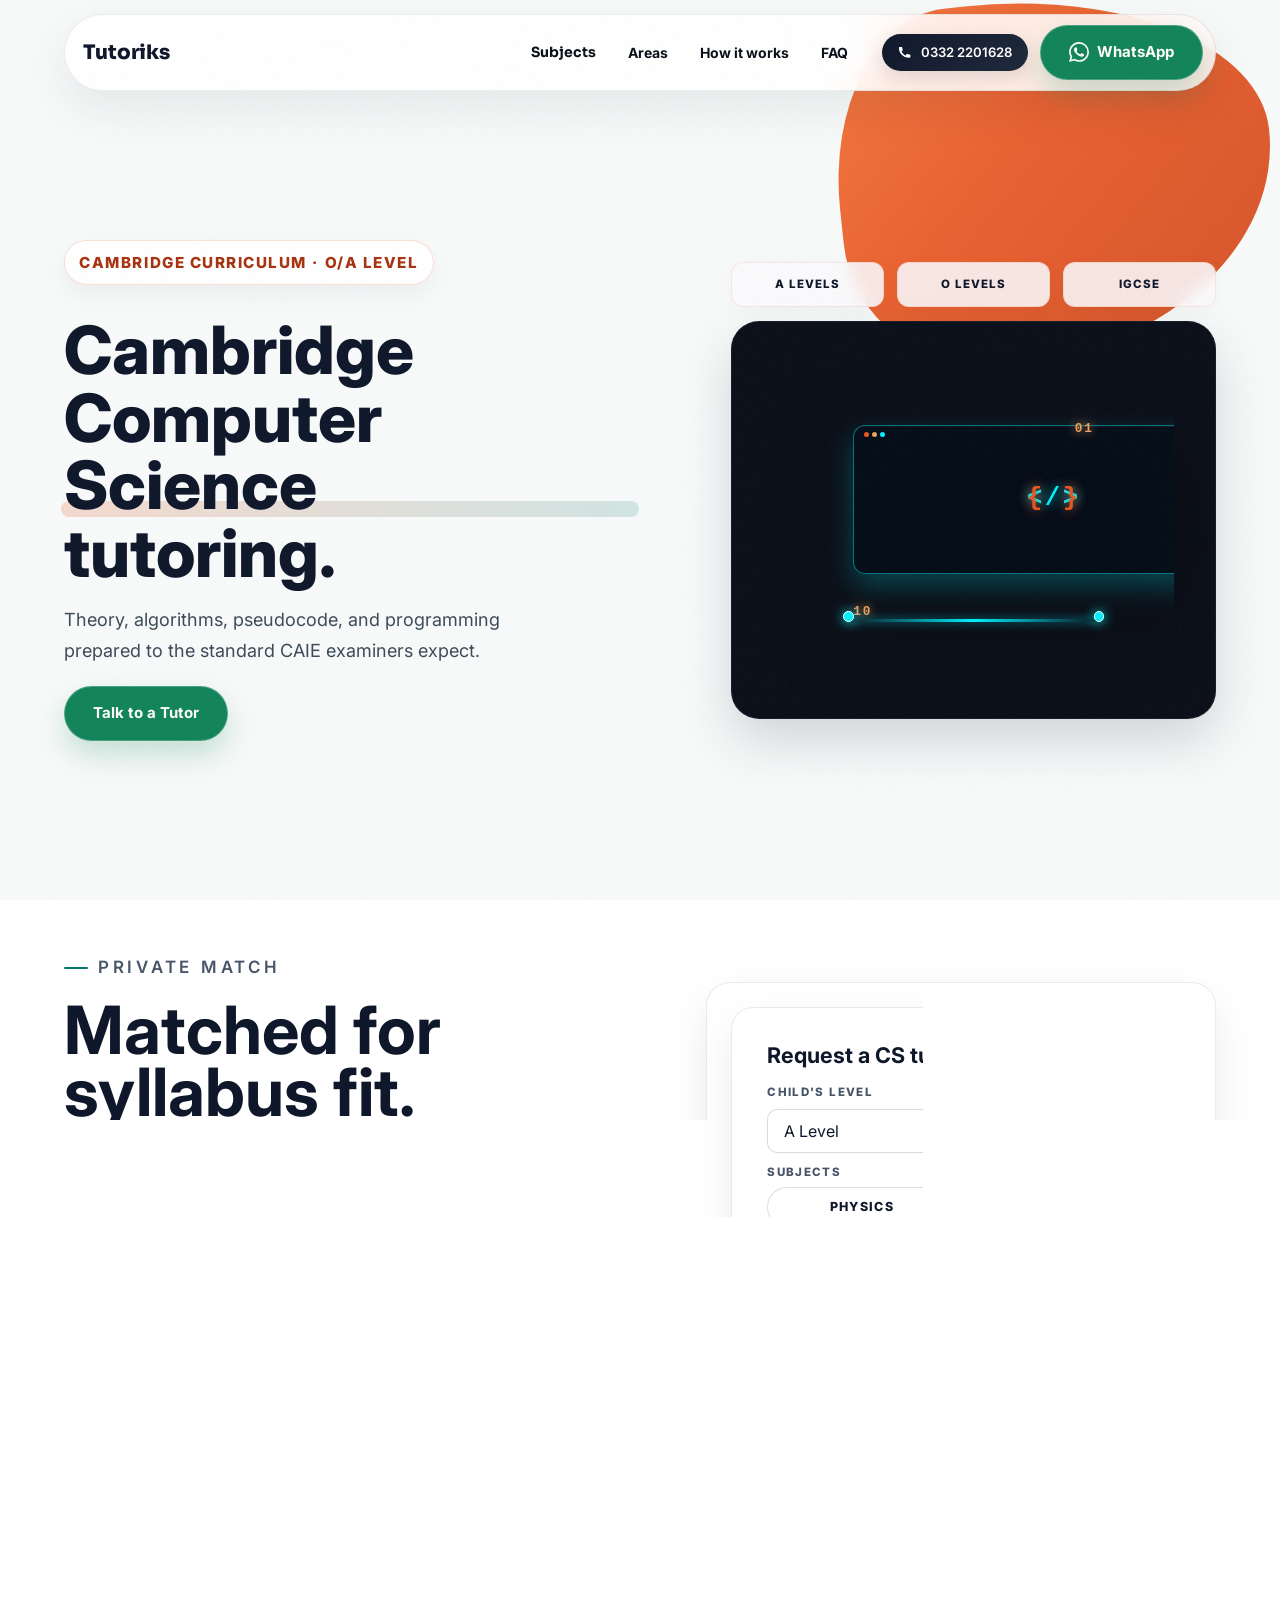
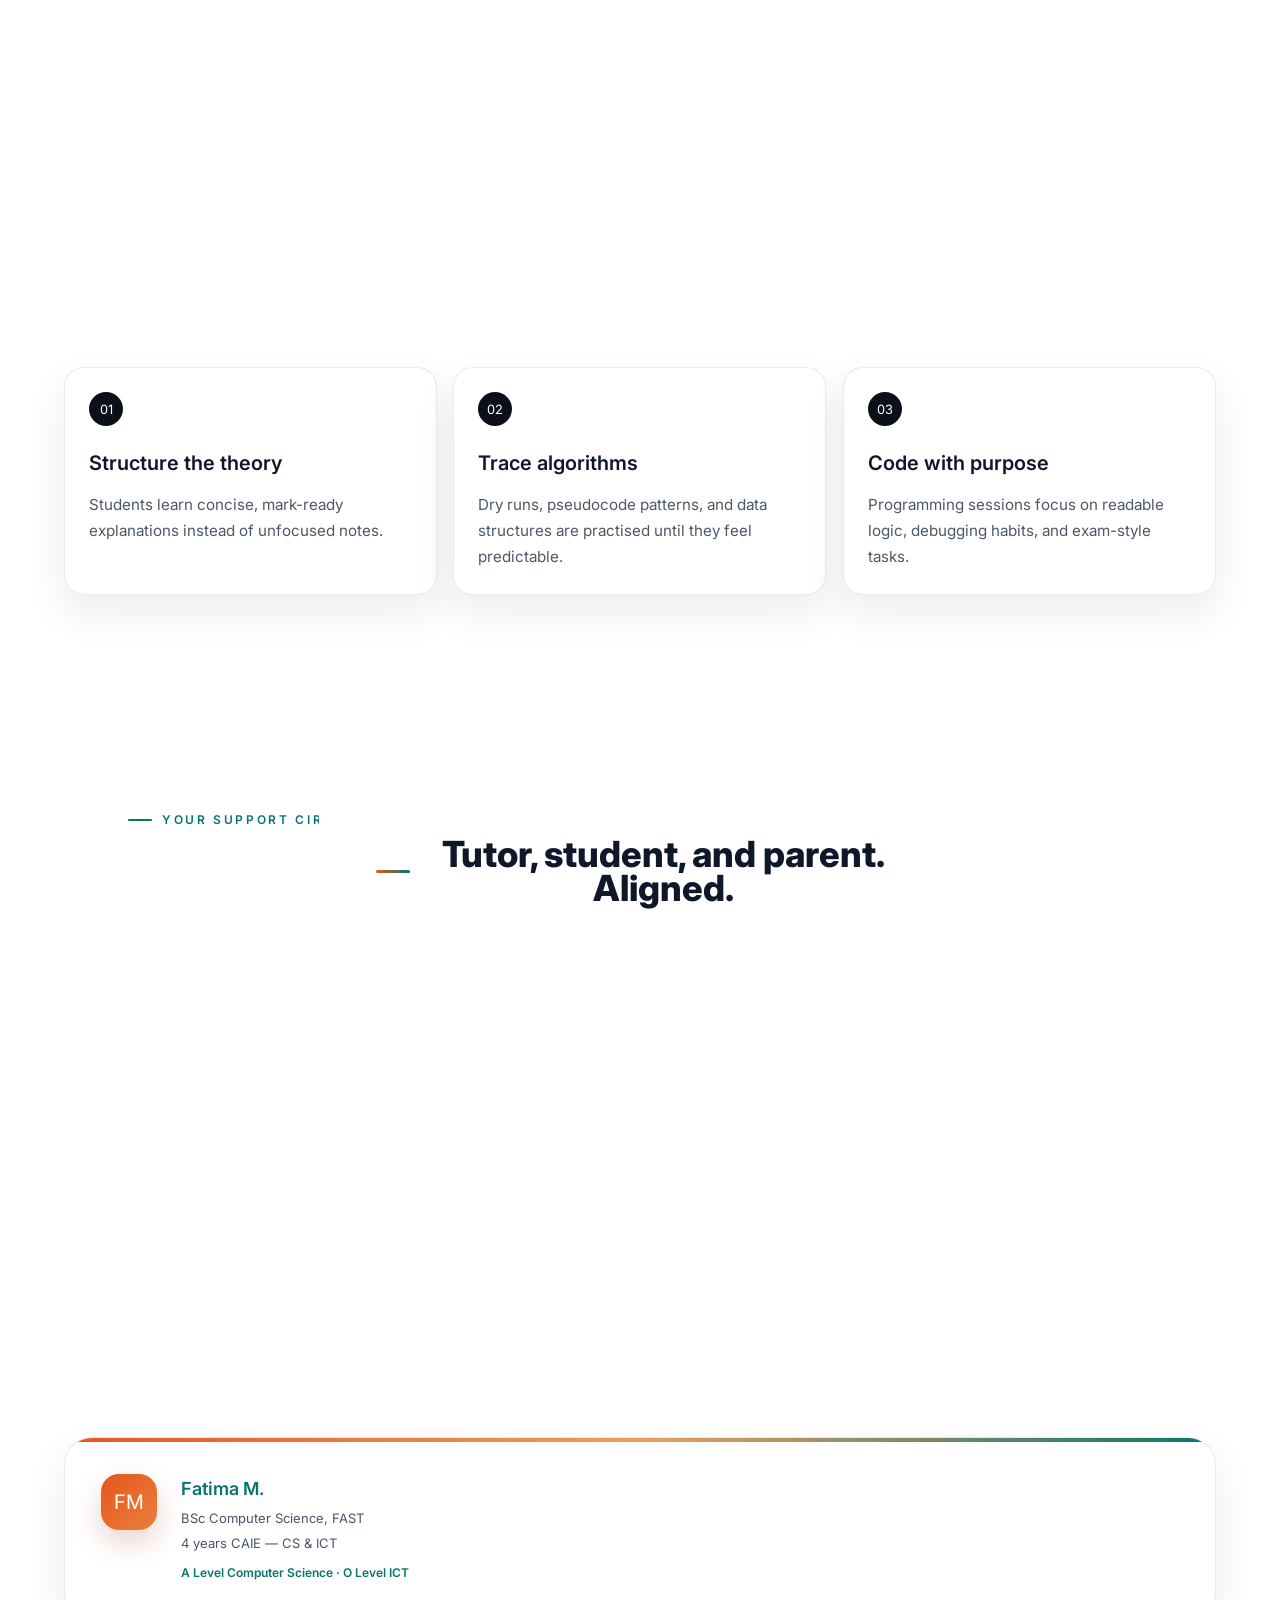
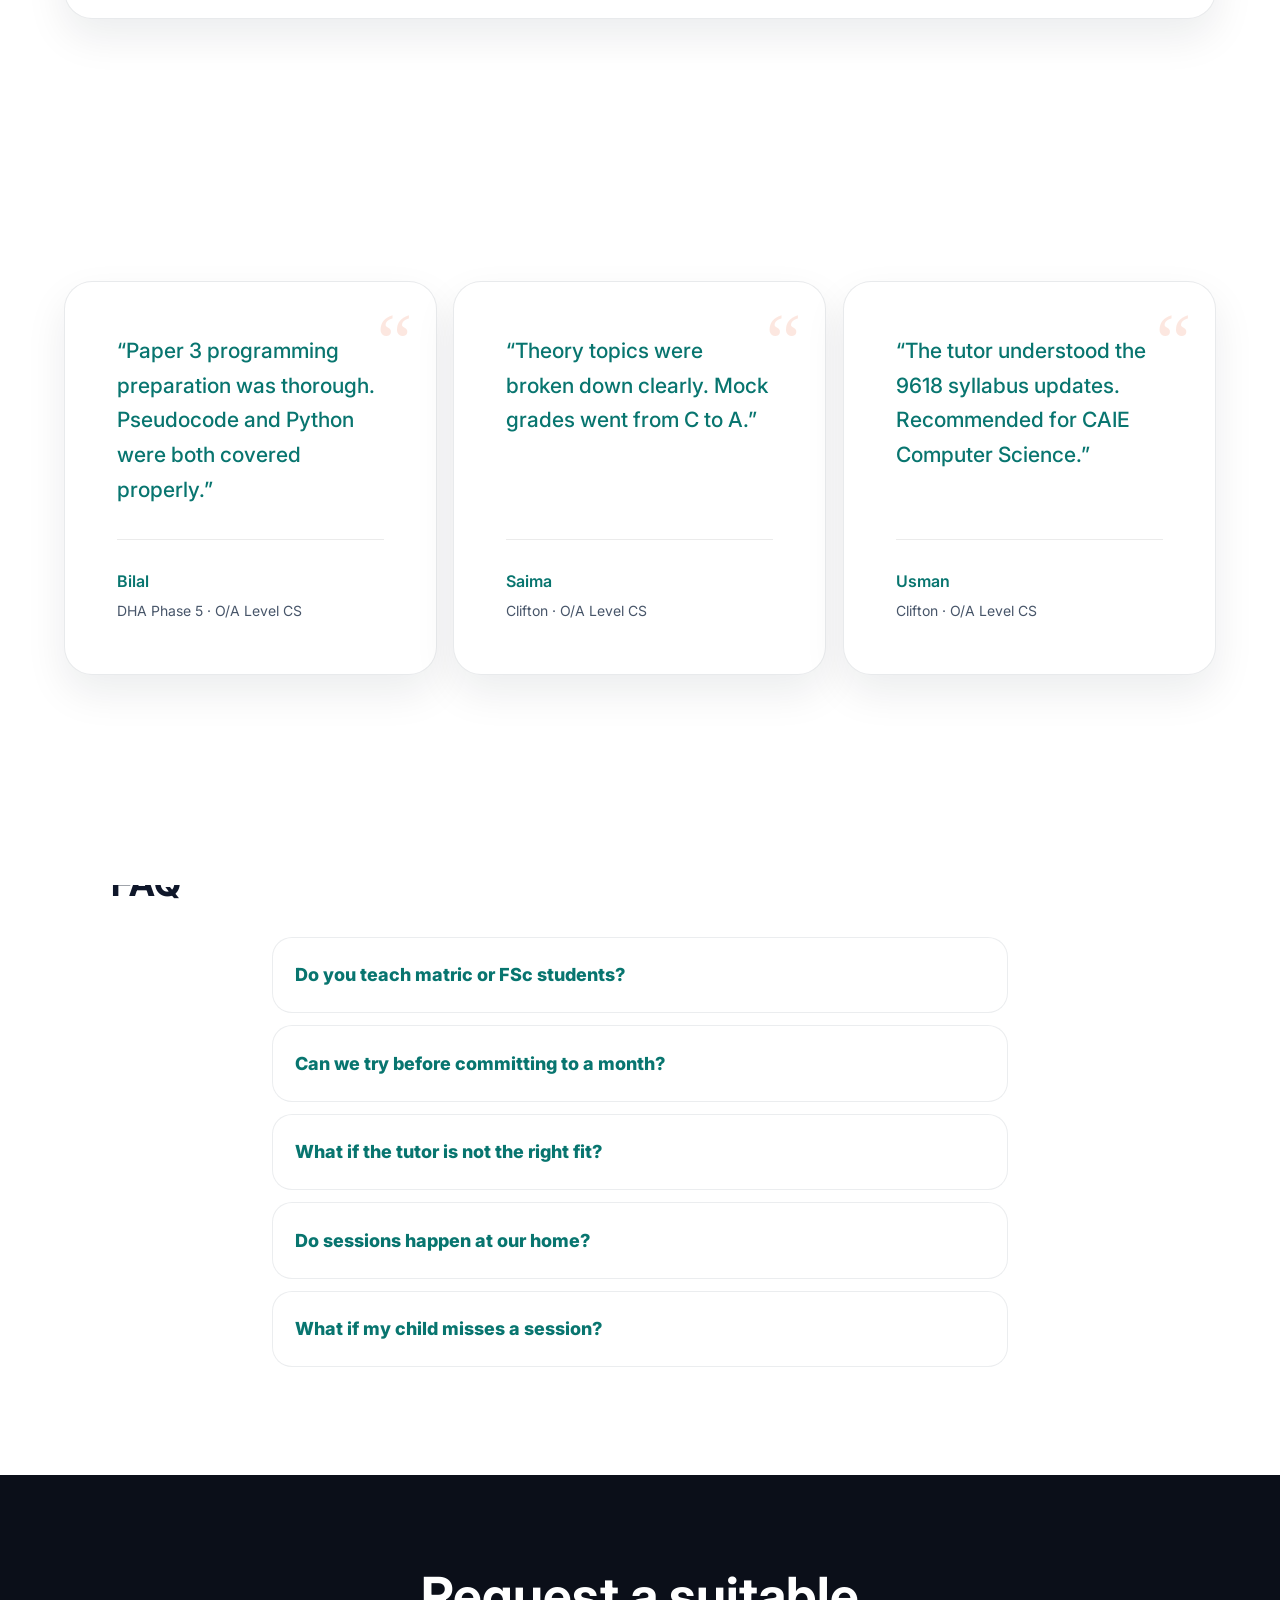
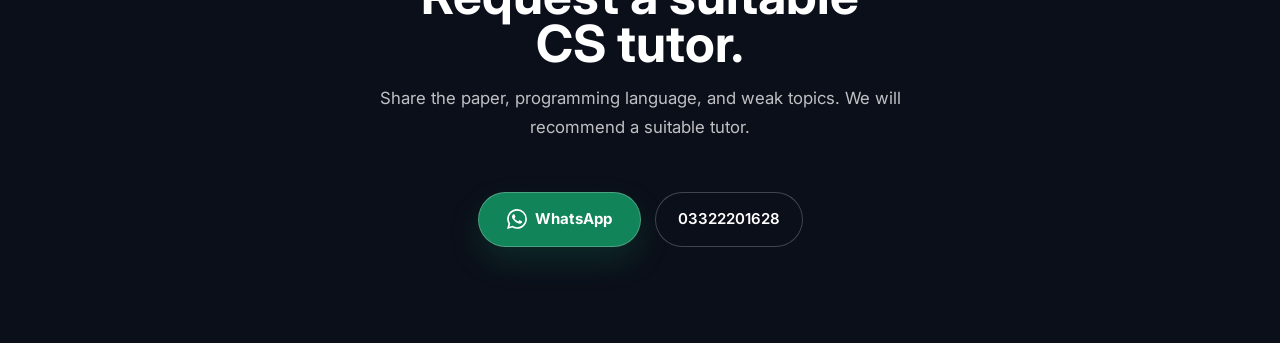
==== commit db92eb5e: "Add files via upload" ====
--- a/lp/cs/index.html
+++ b/lp/cs/index.html
@@ -3,16 +3,16 @@
 <head>
 <meta charset="UTF-8">
 <meta name="viewport" content="width=device-width, initial-scale=1.0, viewport-fit=cover">
-<meta name="description" content="Cambridge-expert tutors. Trial session available. DHA and Clifton only.">
+<meta name="description" content="Cambridge Computer Science tutoring for O Level, A Level, IGCSE and GCSE students. Home tutoring in DHA and Clifton, with online support available.">
 <meta name="robots" content="noindex, nofollow">
 <meta name="theme-color" content="#E86A2A">
-<title>O/A Level Computer Science Tutor in DHA &amp; Clifton | Tutoriks</title>
+<title>Cambridge Computer Science Tutor in DHA, Clifton &amp; Online | Tutoriks</title>
 <link rel="preconnect" href="https://fonts.googleapis.com">
 <link rel="preconnect" href="https://fonts.gstatic.com" crossorigin>
-<link rel="preload" href="../../styles.css?v=8" as="style" fetchpriority="high">
-<link rel="stylesheet" href="../../styles.css?v=8">
-<link rel="preload" href="../../landing.css?v=8" as="style">
-<link rel="stylesheet" href="../../landing.css?v=8">
+<link rel="preload" href="../../styles.css?v=9" as="style" fetchpriority="high">
+<link rel="stylesheet" href="../../styles.css?v=9">
+<link rel="preload" href="../../landing.css?v=9" as="style">
+<link rel="stylesheet" href="../../landing.css?v=9">
 <link rel="preload" as="style" href="https://fonts.googleapis.com/css2?family=Inter:wght@400;500;600;700;800&family=Plus+Jakarta+Sans:wght@400;600;700&family=Sora:wght@700;800&display=swap">
 <link rel="stylesheet" href="https://fonts.googleapis.com/css2?family=Inter:wght@400;500;600;700;800&family=Plus+Jakarta+Sans:wght@400;600;700&family=Sora:wght@700;800&display=swap" media="print" onload="this.media='all'">
 <noscript><link rel="stylesheet" href="https://fonts.googleapis.com/css2?family=Inter:wght@400;500;600;700;800&family=Plus+Jakarta+Sans:wght@400;600;700&family=Sora:wght@700;800&display=swap"></noscript>
@@ -66,8 +66,8 @@
   </div>
   <div class="lp-hero-copy">
   <p class="lp-kicker"><span>Cambridge Curriculum</span><span>·</span><span>O/A Level</span></p>
-  <h1>Structured <span style="color: var(--teal);">Computer Science</span> support for Cambridge students.</h1>
-  <p class="lede">Theory, algorithms, and programming — prepared to the standard CAIE examiners expect.</p>
+  <h1>Cambridge <span class="lp-subject-mark">Computer Science</span> tutoring.</h1>
+  <p class="lede">Theory, algorithms, pseudocode, and programming prepared to the standard CAIE examiners expect.</p>
   <a href="#" class="btn btn-wa-green btn-wa-icon" data-wa>Talk to a Tutor</a>
   <ul class="trust-bullets">
     <li>9618 and 2210 syllabus coverage</li>
@@ -80,7 +80,7 @@
 <div class="container lp-match">
   <div class="lp-match-copy">
     <p class="eyebrow">Private match</p>
-    <h2>Recommendations based on subject fit, not availability.</h2>
+    <h2>Matched for syllabus fit.</h2>
     <p>Computer Science requires both teaching ability and technical judgement. We recommend tutors who understand the syllabus and can diagnose weak reasoning in both theory answers and code.</p>
     <div class="lp-signal-list">
       <span>Theory answers built for mark schemes</span>
@@ -90,7 +90,7 @@
   </div>
   <div class="lp-form-desktop">
     <form class="lead-form" id="leadForm" aria-label="Get matched">
-      <h2>Match me with a CS tutor</h2>
+      <h2>Request a CS tutor</h2>
       <label for="level">Child's level</label>
       <select id="level" name="level" required>
         <option value="">Select level</option>
@@ -101,7 +101,7 @@
       <input type="text" id="subject" name="subject" value="O/A Level Computer Science" readonly autocomplete="off">
       <label for="service_area">Area</label>
       <input type="text" id="service_area" name="service_area" value="DHA &amp; Clifton" readonly autocomplete="off">
-      <button type="submit" class="btn btn-whatsapp">Match</button>
+      <button type="submit" class="btn btn-whatsapp">Request match</button>
     </form>
   </div>
   <div class="lp-ticket-mobile">
@@ -165,7 +165,7 @@
     <div class="container center">
       <p class="eyebrow" style="text-align: center; margin-bottom: 0.5rem;">Your Support Circle</p>
       <h2 class="display display--section-sm" style="text-align: center; max-width: 22ch; margin: 0 auto 1rem;">Tutor, student, and parent. Aligned.</h2>
-      <p class="lede" style="text-align: center; max-width: 32rem; margin: 0 auto;">CAIE preparation works best when the tutor, student, and parent are on the same page. We keep all three aligned.</p>
+      <p class="lede" style="text-align: center; max-width: 32rem; margin: 0 auto;">Cambridge preparation works best when the tutor, student, and parent have the same plan. We keep expectations clear and progress visible.</p>
       
       <!-- Beautiful Animated SVG Character Lineup -->
       <div class="lp-character-lineup">
@@ -186,7 +186,7 @@
   <rect x="40" y="66" width="20" height="3" rx="1.5" fill="#E85520"/>
   <path d="M50 38 L52 44 L58 44 L53 48 L55 54 L50 50 L45 54 L47 48 L42 44 L48 44 Z" fill="#E8A060"/>
 </svg>
-          <span class="char-label">Motivated CAIE Student</span>
+          <span class="char-label">Cambridge Student</span>
         </div>
         <div class="char-wrapper char-parent">
           <svg class="char-svg char-svg--parent" viewBox="0 0 100 100" xmlns="http://www.w3.org/2000/svg">
@@ -194,7 +194,7 @@
   <path d="M32 32 L68 32 L68 48 C68 64, 50 74, 50 74 C50 74, 32 64, 32 48 Z" fill="#D5DDE5" stroke="#0F172A" stroke-width="2.5" stroke-linejoin="round"/>
   <path d="M42 48 L48 56 L60 40" fill="none" stroke="#12845A" stroke-width="3.5" stroke-linecap="round" stroke-linejoin="round"/>
 </svg>
-          <span class="char-label">Stress-Free Parent</span>
+          <span class="char-label">Informed Parent</span>
         </div>
       </div>
     </div>
@@ -211,7 +211,7 @@
 <section class="lp-section">
   <h2>What parents say</h2>
   <div class="testimonial-grid" id="lpTestimonials">
-    <article class="t-card"><p>“Paper 3 programming preparation was thorough — pseudocode and Python both covered properly.”</p><footer><strong>Bilal</strong>DHA Phase 5 · O/A Level CS</footer></article>
+    <article class="t-card"><p>“Paper 3 programming preparation was thorough. Pseudocode and Python both covered properly.”</p><footer><strong>Bilal</strong>DHA Phase 5 · O/A Level CS</footer></article>
     <article class="t-card"><p>“Theory topics were broken down clearly. Mock grades went from C to A.”</p><footer><strong>Saima</strong>Clifton · O/A Level CS</footer></article>
     <article class="t-card"><p>“The tutor understood the 9618 syllabus updates. Recommended for CAIE Computer Science.”</p><footer><strong>Usman</strong>Clifton · O/A Level CS</footer></article>
   </div>
@@ -222,13 +222,13 @@
   <div class="faq-list" id="faqList">
     <details><summary>Do you only teach Cambridge students?</summary><div class="faq-a">Yes. Tutoriks focuses on Cambridge O and A Level students.</div></details>
     <details><summary>Do sessions happen at home or online?</summary><div class="faq-a">Both. Home sessions are available in DHA and Clifton. Online sessions are available for students anywhere.</div></details>
-    <details><summary>What happens if the tutor is not the right fit?</summary><div class="faq-a">We replace the tutor quickly and keep the process straightforward.</div></details>
+    <details><summary>What happens if the tutor is not the right fit?</summary><div class="faq-a">We review the concern and arrange a more suitable tutor where needed.</div></details>
   </div>
 </section>
 
 <footer class="lp-footer">
   <div class="lp-footer-inner">
-    <h2>Start with the right CS tutor.</h2>
+    <h2>Request a suitable CS tutor.</h2>
     <p>Share the paper, programming language, and weak topics. We will recommend a suitable tutor.</p>
     <div class="hero-actions">
     <a href="#" class="btn btn-pill-white btn-wa-icon" data-wa><svg viewBox="0 0 24 24" xmlns="http://www.w3.org/2000/svg" width="18" height="18" fill="white" aria-hidden="true"><path d="M17.472 14.382c-.297-.149-1.758-.867-2.03-.967-.273-.099-.471-.148-.67.15-.197.297-.767.966-.94 1.164-.173.199-.347.223-.644.075-.297-.15-1.255-.463-2.39-1.475-.883-.788-1.48-1.761-1.653-2.059-.173-.297-.018-.458.13-.606.134-.133.298-.347.446-.52.149-.174.198-.298.298-.497.099-.198.05-.371-.025-.52-.075-.149-.669-1.612-.916-2.207-.242-.579-.487-.5-.669-.51-.173-.008-.371-.01-.57-.01-.198 0-.52.074-.792.372-.272.297-1.04 1.016-1.04 2.479 0 1.462 1.065 2.875 1.213 3.074.149.198 2.096 3.2 5.077 4.487.709.306 1.262.489 1.694.625.712.227 1.36.195 1.871.118.571-.085 1.758-.719 2.006-1.413.248-.694.248-1.289.173-1.413-.074-.124-.272-.198-.57-.347m-5.421 7.403h-.004a9.87 9.87 0 01-5.031-1.378l-.361-.214-3.741.982.998-3.648-.235-.374a9.86 9.86 0 01-1.51-5.26c.001-5.45 4.436-9.884 9.888-9.884 2.64 0 5.122 1.03 6.988 2.898a9.825 9.825 0 012.893 6.994c-.003 5.45-4.437 9.884-9.885 9.884m8.413-18.297A11.815 11.815 0 0012.05 0C5.495 0 .16 5.335.157 11.892c0 2.096.547 4.142 1.588 5.945L.057 24l6.305-1.654a11.882 11.882 0 005.683 1.448h.005c6.554 0 11.89-5.335 11.893-11.893a11.821 11.821 0 00-3.48-8.413Z"/></svg> WhatsApp</a>
@@ -241,7 +241,7 @@
   <a href="#" class="btn btn-whatsapp" data-wa aria-label="WhatsApp">WhatsApp</a>
 </div>
 
-<script src="../../site-config.js?v=8" defer></script>
-<script src="../../main.js?v=8" defer></script>
+<script src="../../site-config.js?v=9" defer></script>
+<script src="../../main.js?v=9" defer></script>
 </body>
 </html>
--- a/styles.css
+++ b/styles.css
@@ -3938,7 +3938,7 @@
     width: 100%;
   }
   .site-header .nav-links.open { display: flex; z-index: 500; }
-  .site-header nav { position: relative; flex-wrap: wrap; overflow: visible; }
+  .site-header nav { position: relative; flex-wrap: nowrap; overflow: visible; }
   .nav-toggle {
     display: flex;
     min-width: 44px;
@@ -3951,6 +3951,19 @@
   .nav-toggle-label { display: none; }
   .nav-right { margin-left: auto; gap: 8px; }
   .nav-right .btn-wa-icon .btn-label { display: none; }
+  .site-header .btn-wa-green,
+  .site-header .btn-pill-white {
+    padding: 8px 14px;
+    min-height: 38px;
+    font-size: 0.78rem;
+    white-space: nowrap;
+  }
+  .site-header .nav-phone-pill {
+    margin-left: auto;
+  }
+  .site-header nav {
+    gap: 10px;
+  }
 
   h1.display {
     font-size: 2.62rem;
@@ -4144,9 +4157,9 @@
 
 @media (max-width: 430px) {
   .site-header nav {
-    padding: 6px 10px 6px 14px;
+    padding: 6px 18px 6px 14px;
     min-height: 58px;
-    gap: 10px;
+    gap: 8px;
   }
   .nav-brand {
     gap: 10px;
@@ -4194,8 +4207,75 @@
   }
 }
 
+@media (max-width: 390px) {
+  .site-header nav {
+    padding: 6px 14px 6px 12px;
+    gap: 6px;
+  }
+  .nav-right {
+    gap: 4px;
+  }
+  .nav-right .btn-wa-green,
+  .nav-right .btn-pill-white,
+  .site-header .btn-wa-green,
+  .site-header .btn-pill-white {
+    padding: 7px 10px;
+    min-height: 36px;
+    font-size: 0.72rem;
+  }
+  .nav-right .btn-wa-green svg,
+  .nav-right .btn-pill-white svg,
+  .site-header .btn-wa-green svg,
+  .site-header .btn-pill-white svg {
+    width: 14px;
+    height: 14px;
+  }
+  .nav-toggle {
+    min-width: 40px;
+    min-height: 40px;
+    padding: 6px;
+  }
+  .nav-toggle-bars {
+    width: 26px;
+  }
+}
+
 @media (max-width: 380px) {
-  .nav-right .btn-pill-white { padding: 10px 12px; }
+  .site-header nav {
+    padding: 6px 12px 6px 10px;
+    gap: 4px;
+  }
+  .nav-logo {
+    font-size: 1.1rem;
+  }
+  .nav-right {
+    gap: 3px;
+  }
+  .site-header .nav-phone-pill {
+    gap: 5px;
+    padding: 7px 8px;
+    font-size: 0.68rem !important;
+  }
+  .site-header .nav-phone-pill svg {
+    width: 12px;
+    height: 12px;
+  }
+  .nav-right .btn-wa-green,
+  .nav-right .btn-pill-white,
+  .site-header .btn-wa-green,
+  .site-header .btn-pill-white {
+    padding: 7px 9px;
+    min-height: 34px;
+  }
+  .nav-toggle {
+    min-width: 36px;
+    min-height: 36px;
+    padding: 5px;
+  }
+  .nav-toggle-bars {
+    width: 24px;
+    gap: 4px;
+  }
   .trust-bar { font-size: 0.75rem; gap: 0.5rem 1rem; }
 }
 
--- a/styles.css
+++ b/styles.css
@@ -3938,7 +3938,7 @@
     width: 100%;
   }
   .site-header .nav-links.open { display: flex; z-index: 500; }
-  .site-header nav { position: relative; flex-wrap: wrap; overflow: visible; }
+  .site-header nav { position: relative; flex-wrap: nowrap; overflow: visible; }
   .nav-toggle {
     display: flex;
     min-width: 44px;
@@ -3951,6 +3951,19 @@
   .nav-toggle-label { display: none; }
   .nav-right { margin-left: auto; gap: 8px; }
   .nav-right .btn-wa-icon .btn-label { display: none; }
+  .site-header .btn-wa-green,
+  .site-header .btn-pill-white {
+    padding: 8px 14px;
+    min-height: 38px;
+    font-size: 0.78rem;
+    white-space: nowrap;
+  }
+  .site-header .nav-phone-pill {
+    margin-left: auto;
+  }
+  .site-header nav {
+    gap: 10px;
+  }
 
   h1.display {
     font-size: 2.62rem;
@@ -4144,9 +4157,9 @@
 
 @media (max-width: 430px) {
   .site-header nav {
-    padding: 6px 10px 6px 14px;
+    padding: 6px 18px 6px 14px;
     min-height: 58px;
-    gap: 10px;
+    gap: 8px;
   }
   .nav-brand {
     gap: 10px;
@@ -4194,8 +4207,75 @@
   }
 }
 
+@media (max-width: 390px) {
+  .site-header nav {
+    padding: 6px 14px 6px 12px;
+    gap: 6px;
+  }
+  .nav-right {
+    gap: 4px;
+  }
+  .nav-right .btn-wa-green,
+  .nav-right .btn-pill-white,
+  .site-header .btn-wa-green,
+  .site-header .btn-pill-white {
+    padding: 7px 10px;
+    min-height: 36px;
+    font-size: 0.72rem;
+  }
+  .nav-right .btn-wa-green svg,
+  .nav-right .btn-pill-white svg,
+  .site-header .btn-wa-green svg,
+  .site-header .btn-pill-white svg {
+    width: 14px;
+    height: 14px;
+  }
+  .nav-toggle {
+    min-width: 40px;
+    min-height: 40px;
+    padding: 6px;
+  }
+  .nav-toggle-bars {
+    width: 26px;
+  }
+}
+
 @media (max-width: 380px) {
-  .nav-right .btn-pill-white { padding: 10px 12px; }
+  .site-header nav {
+    padding: 6px 12px 6px 10px;
+    gap: 4px;
+  }
+  .nav-logo {
+    font-size: 1.1rem;
+  }
+  .nav-right {
+    gap: 3px;
+  }
+  .site-header .nav-phone-pill {
+    gap: 5px;
+    padding: 7px 8px;
+    font-size: 0.68rem !important;
+  }
+  .site-header .nav-phone-pill svg {
+    width: 12px;
+    height: 12px;
+  }
+  .nav-right .btn-wa-green,
+  .nav-right .btn-pill-white,
+  .site-header .btn-wa-green,
+  .site-header .btn-pill-white {
+    padding: 7px 9px;
+    min-height: 34px;
+  }
+  .nav-toggle {
+    min-width: 36px;
+    min-height: 36px;
+    padding: 5px;
+  }
+  .nav-toggle-bars {
+    width: 24px;
+    gap: 4px;
+  }
   .trust-bar { font-size: 0.75rem; gap: 0.5rem 1rem; }
 }
 
--- a/landing.css
+++ b/landing.css
@@ -245,6 +245,25 @@
   line-height: 1.02;
   margin-bottom: 1rem;
   color: var(--ink);
+}
+
+.lp-subject-mark {
+  position: relative;
+  display: inline-block;
+  color: var(--ink);
+  isolation: isolate;
+}
+
+.lp-subject-mark::before {
+  content: '';
+  position: absolute;
+  left: -0.05em;
+  right: -0.05em;
+  bottom: 0.05em;
+  height: 0.24em;
+  border-radius: 999px;
+  background: linear-gradient(90deg, rgba(232, 85, 32, 0.2), rgba(8, 117, 111, 0.16));
+  z-index: -1;
 }
 
 .lp-hero .lede {
@@ -945,7 +964,7 @@
     right: max(1rem, env(safe-area-inset-right));
     margin: 0;
     width: auto;
-    padding: 6px 12px 6px 16px;
+    padding: 6px 18px 6px 16px;
     gap: 16px;
     min-height: 58px;
     flex-wrap: nowrap;
@@ -1249,7 +1268,7 @@
 /* Responsive fixes for narrow widths */
 @media (max-width: 430px) {
   .lp-header {
-    padding: 6px 10px 6px 14px;
+    padding: 6px 18px 6px 14px;
     min-height: 58px;
     gap: 10px;
   }
@@ -1267,6 +1286,55 @@
   .char-label {
     font-size: 0.58rem;
     padding: 3px 6px;
+  }
+}
+
+@media (max-width: 390px) {
+  .lp-header {
+    padding: 6px 14px 6px 12px;
+    gap: 6px;
+  }
+  .lp-header .nav-right {
+    gap: 4px;
+  }
+  .lp-header .nav-phone-pill {
+    padding: 7px 10px;
+    min-height: 36px;
+    font-size: 0.72rem !important;
+  }
+  .lp-header .nav-phone-pill svg {
+    width: 12px;
+    height: 12px;
+  }
+  .lp-header .btn {
+    padding: 7px 10px;
+    min-height: 36px;
+  }
+  .lp-header .btn svg {
+    width: 14px;
+    height: 14px;
+  }
+}
+
+@media (max-width: 380px) {
+  .lp-header {
+    padding: 6px 12px 6px 10px;
+    gap: 4px;
+  }
+  .lp-header a:first-child {
+    font-size: 1.1rem;
+  }
+  .lp-header .nav-right {
+    gap: 3px;
+  }
+  .lp-header .nav-phone-pill {
+    gap: 5px;
+    padding: 7px 8px;
+    font-size: 0.68rem !important;
+  }
+  .lp-header .btn {
+    padding: 7px 9px;
+    min-height: 34px;
   }
 }
 
--- a/landing.css
+++ b/landing.css
@@ -245,6 +245,25 @@
   line-height: 1.02;
   margin-bottom: 1rem;
   color: var(--ink);
+}
+
+.lp-subject-mark {
+  position: relative;
+  display: inline-block;
+  color: var(--ink);
+  isolation: isolate;
+}
+
+.lp-subject-mark::before {
+  content: '';
+  position: absolute;
+  left: -0.05em;
+  right: -0.05em;
+  bottom: 0.05em;
+  height: 0.24em;
+  border-radius: 999px;
+  background: linear-gradient(90deg, rgba(232, 85, 32, 0.2), rgba(8, 117, 111, 0.16));
+  z-index: -1;
 }
 
 .lp-hero .lede {
@@ -945,7 +964,7 @@
     right: max(1rem, env(safe-area-inset-right));
     margin: 0;
     width: auto;
-    padding: 6px 12px 6px 16px;
+    padding: 6px 18px 6px 16px;
     gap: 16px;
     min-height: 58px;
     flex-wrap: nowrap;
@@ -1249,7 +1268,7 @@
 /* Responsive fixes for narrow widths */
 @media (max-width: 430px) {
   .lp-header {
-    padding: 6px 10px 6px 14px;
+    padding: 6px 18px 6px 14px;
     min-height: 58px;
     gap: 10px;
   }
@@ -1267,6 +1286,55 @@
   .char-label {
     font-size: 0.58rem;
     padding: 3px 6px;
+  }
+}
+
+@media (max-width: 390px) {
+  .lp-header {
+    padding: 6px 14px 6px 12px;
+    gap: 6px;
+  }
+  .lp-header .nav-right {
+    gap: 4px;
+  }
+  .lp-header .nav-phone-pill {
+    padding: 7px 10px;
+    min-height: 36px;
+    font-size: 0.72rem !important;
+  }
+  .lp-header .nav-phone-pill svg {
+    width: 12px;
+    height: 12px;
+  }
+  .lp-header .btn {
+    padding: 7px 10px;
+    min-height: 36px;
+  }
+  .lp-header .btn svg {
+    width: 14px;
+    height: 14px;
+  }
+}
+
+@media (max-width: 380px) {
+  .lp-header {
+    padding: 6px 12px 6px 10px;
+    gap: 4px;
+  }
+  .lp-header a:first-child {
+    font-size: 1.1rem;
+  }
+  .lp-header .nav-right {
+    gap: 3px;
+  }
+  .lp-header .nav-phone-pill {
+    gap: 5px;
+    padding: 7px 8px;
+    font-size: 0.68rem !important;
+  }
+  .lp-header .btn {
+    padding: 7px 9px;
+    min-height: 34px;
   }
 }
 
